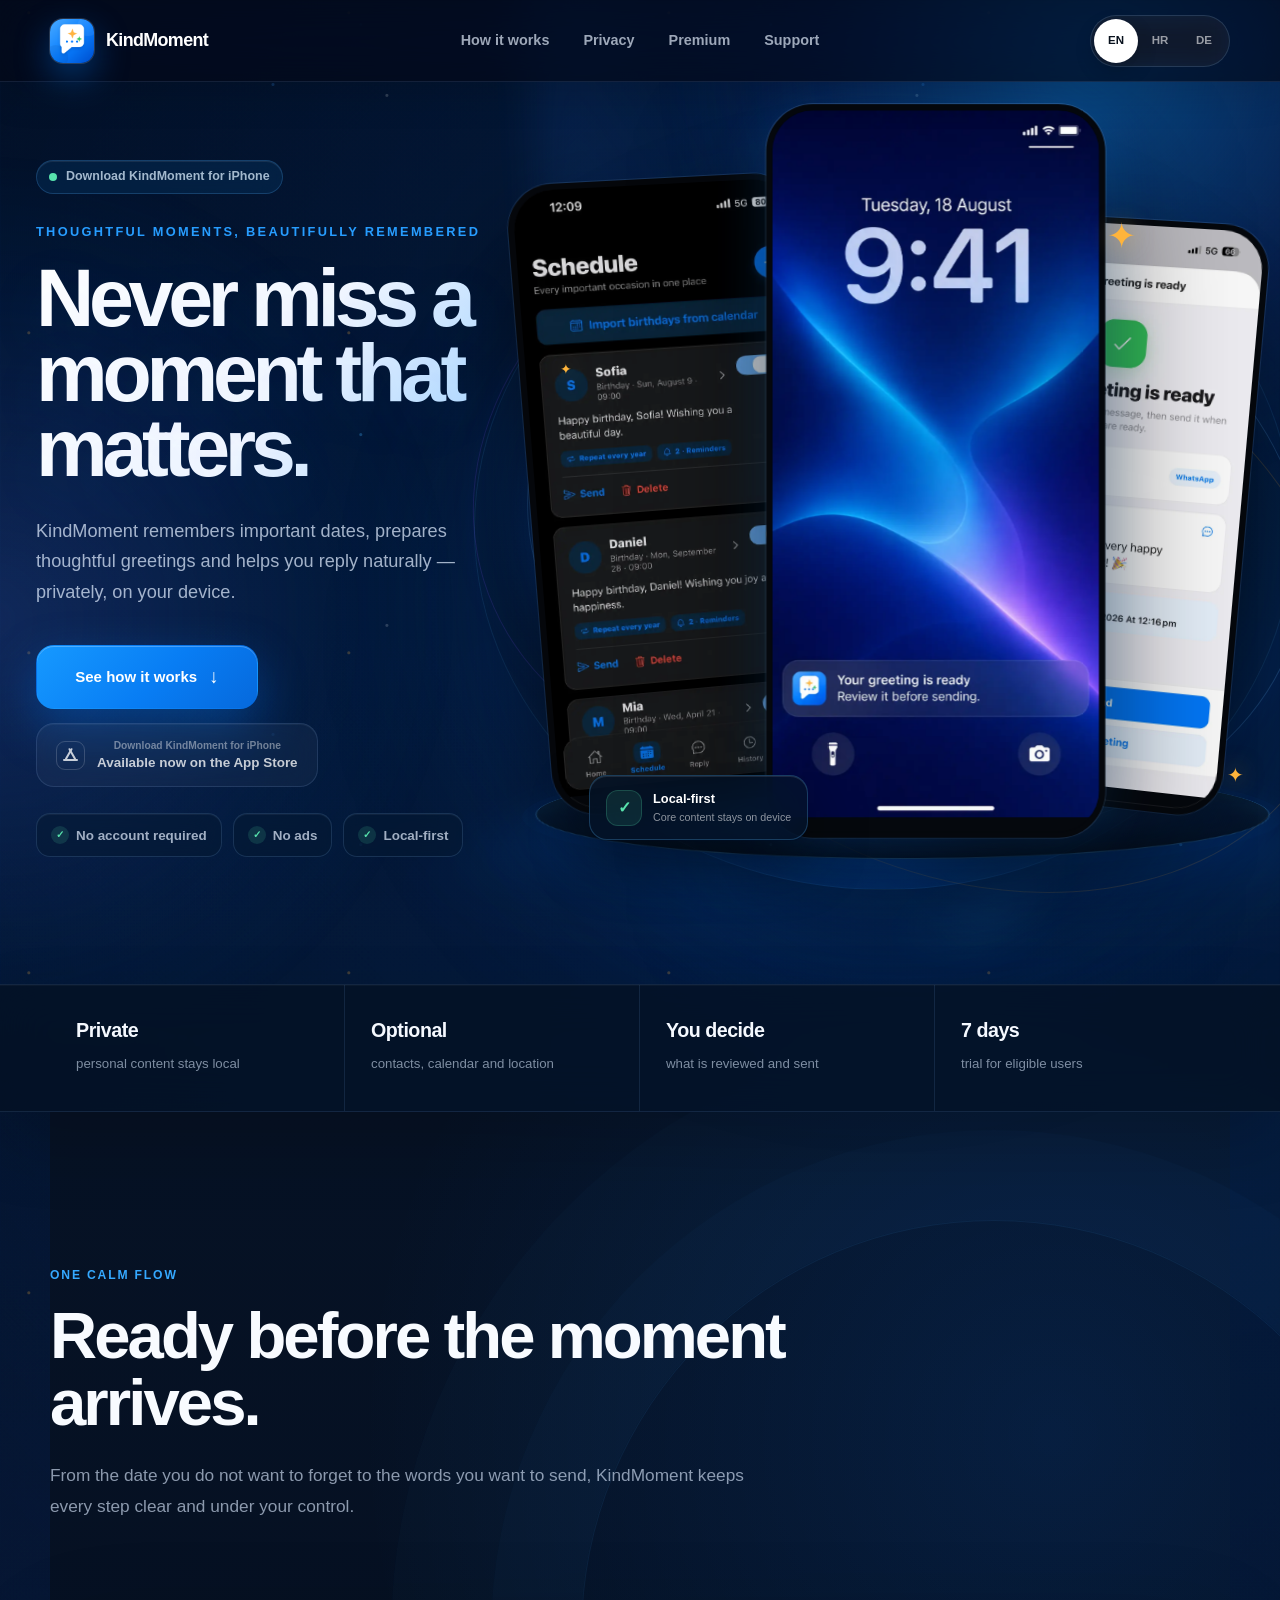
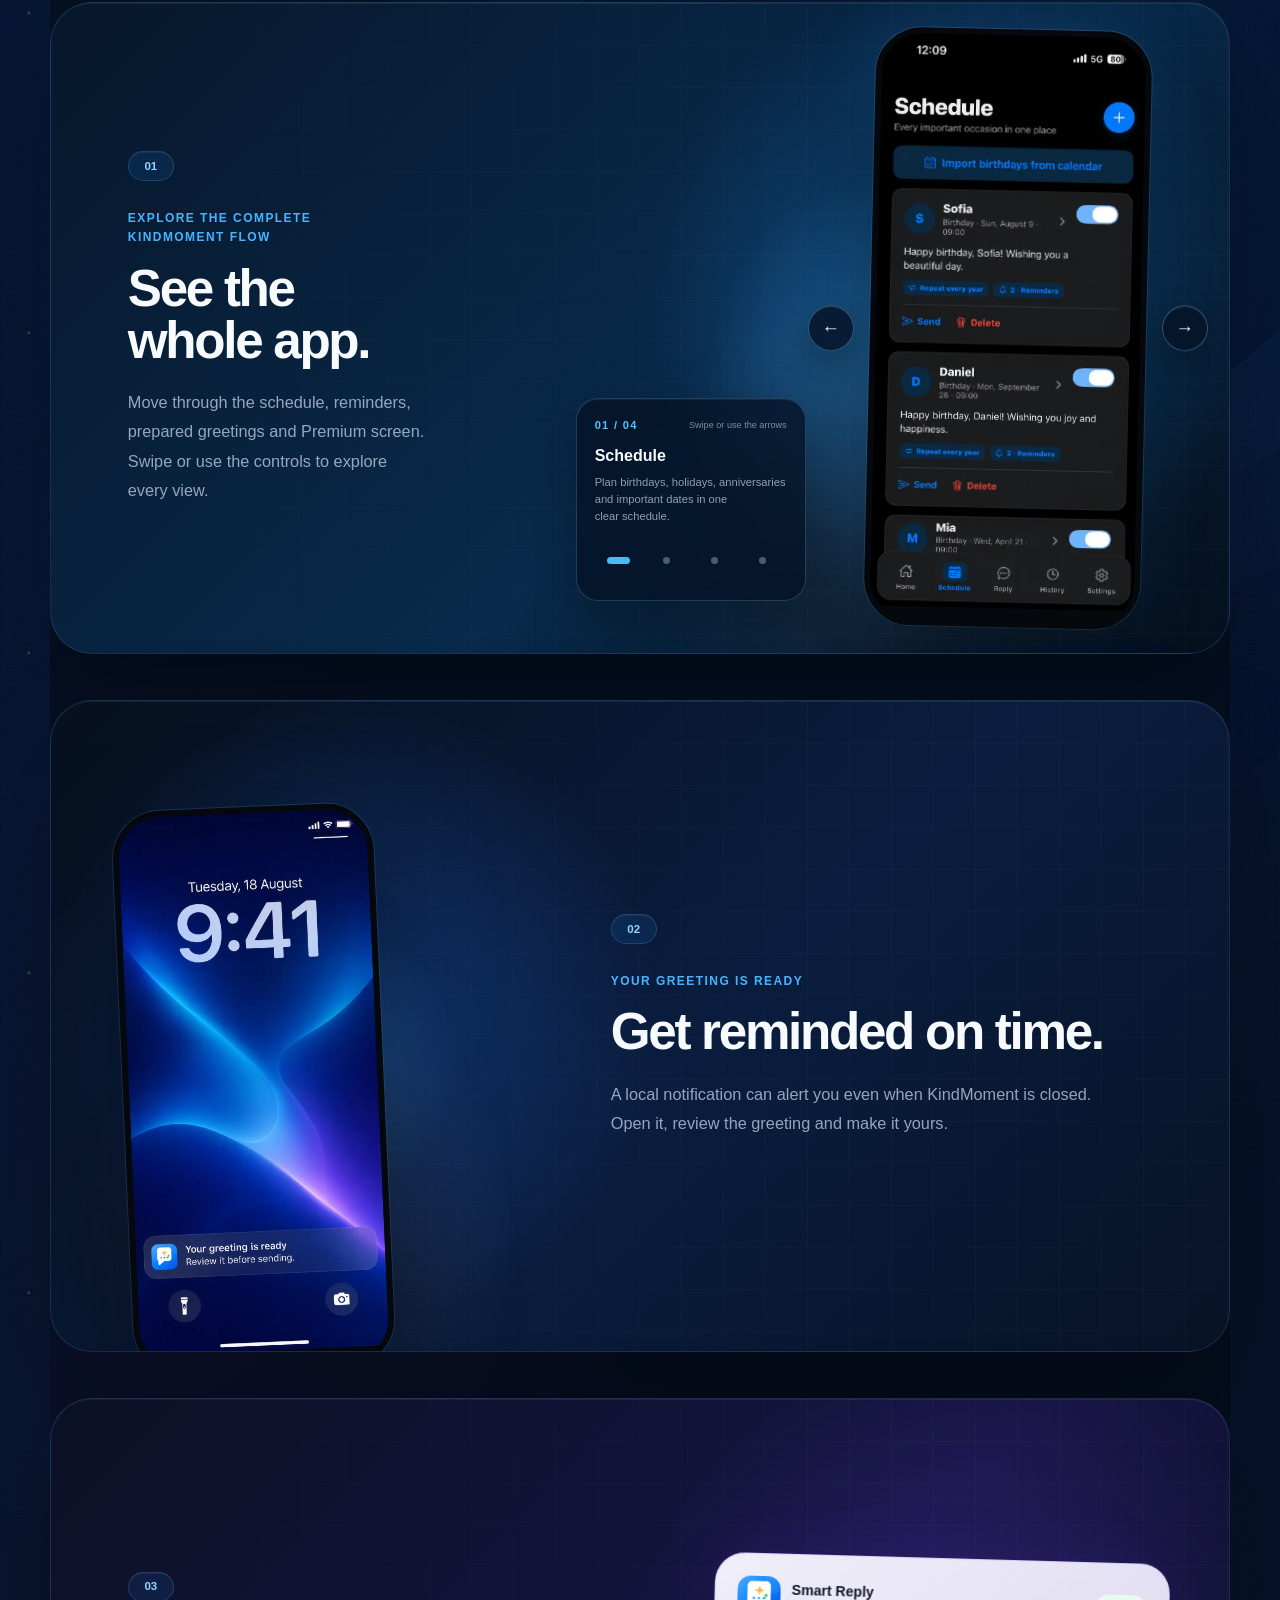
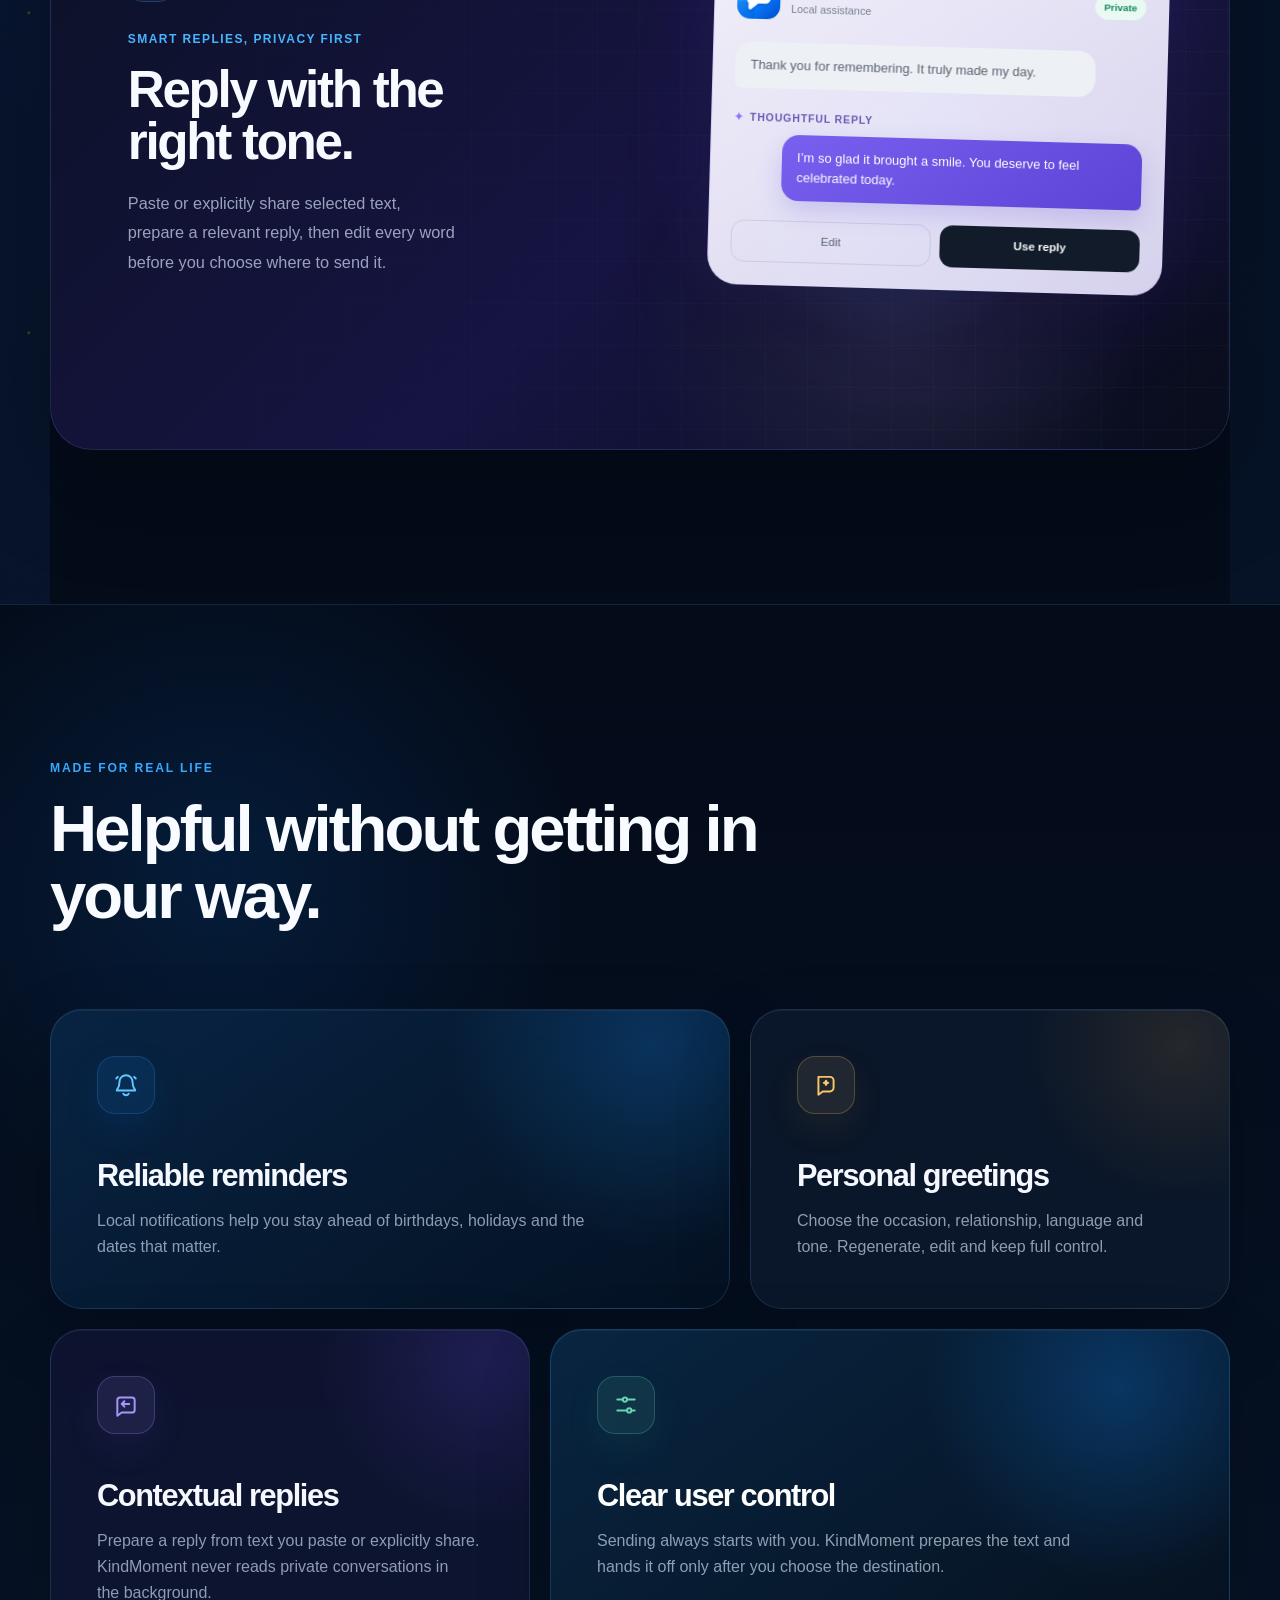
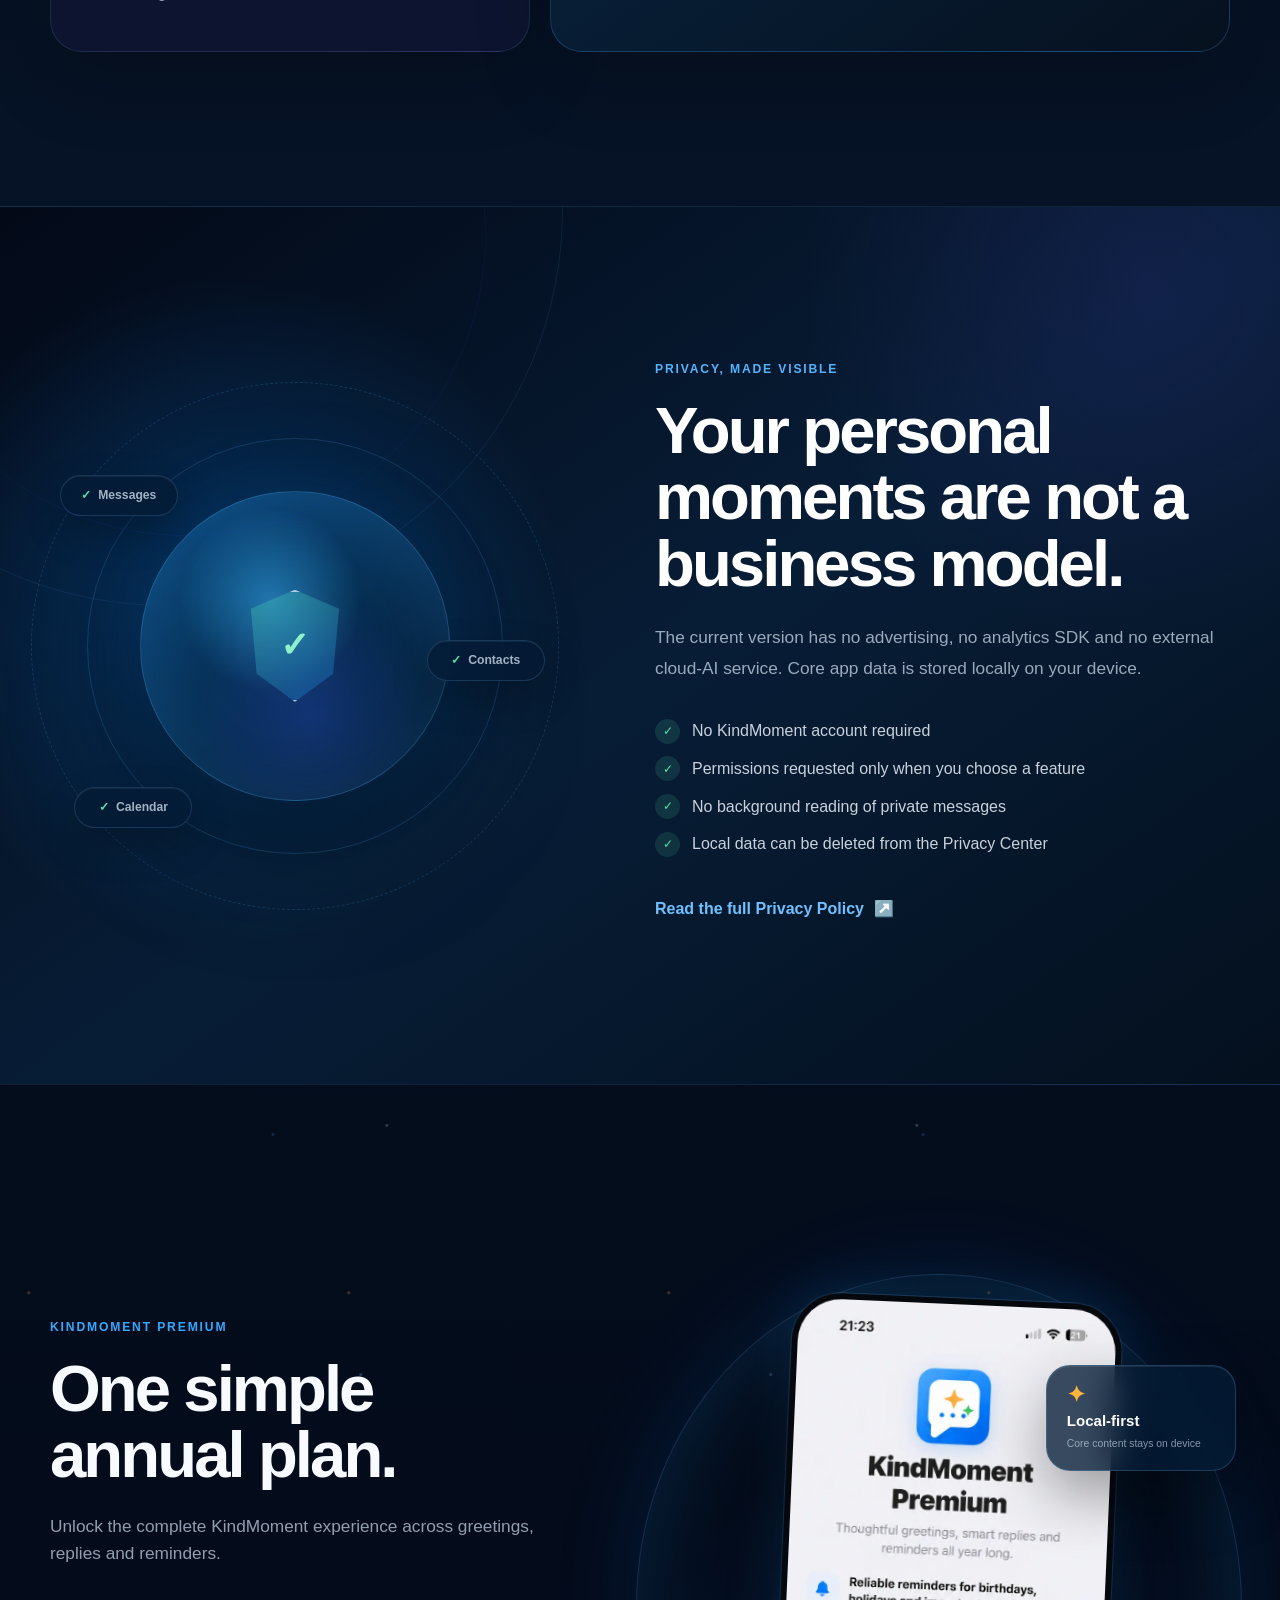
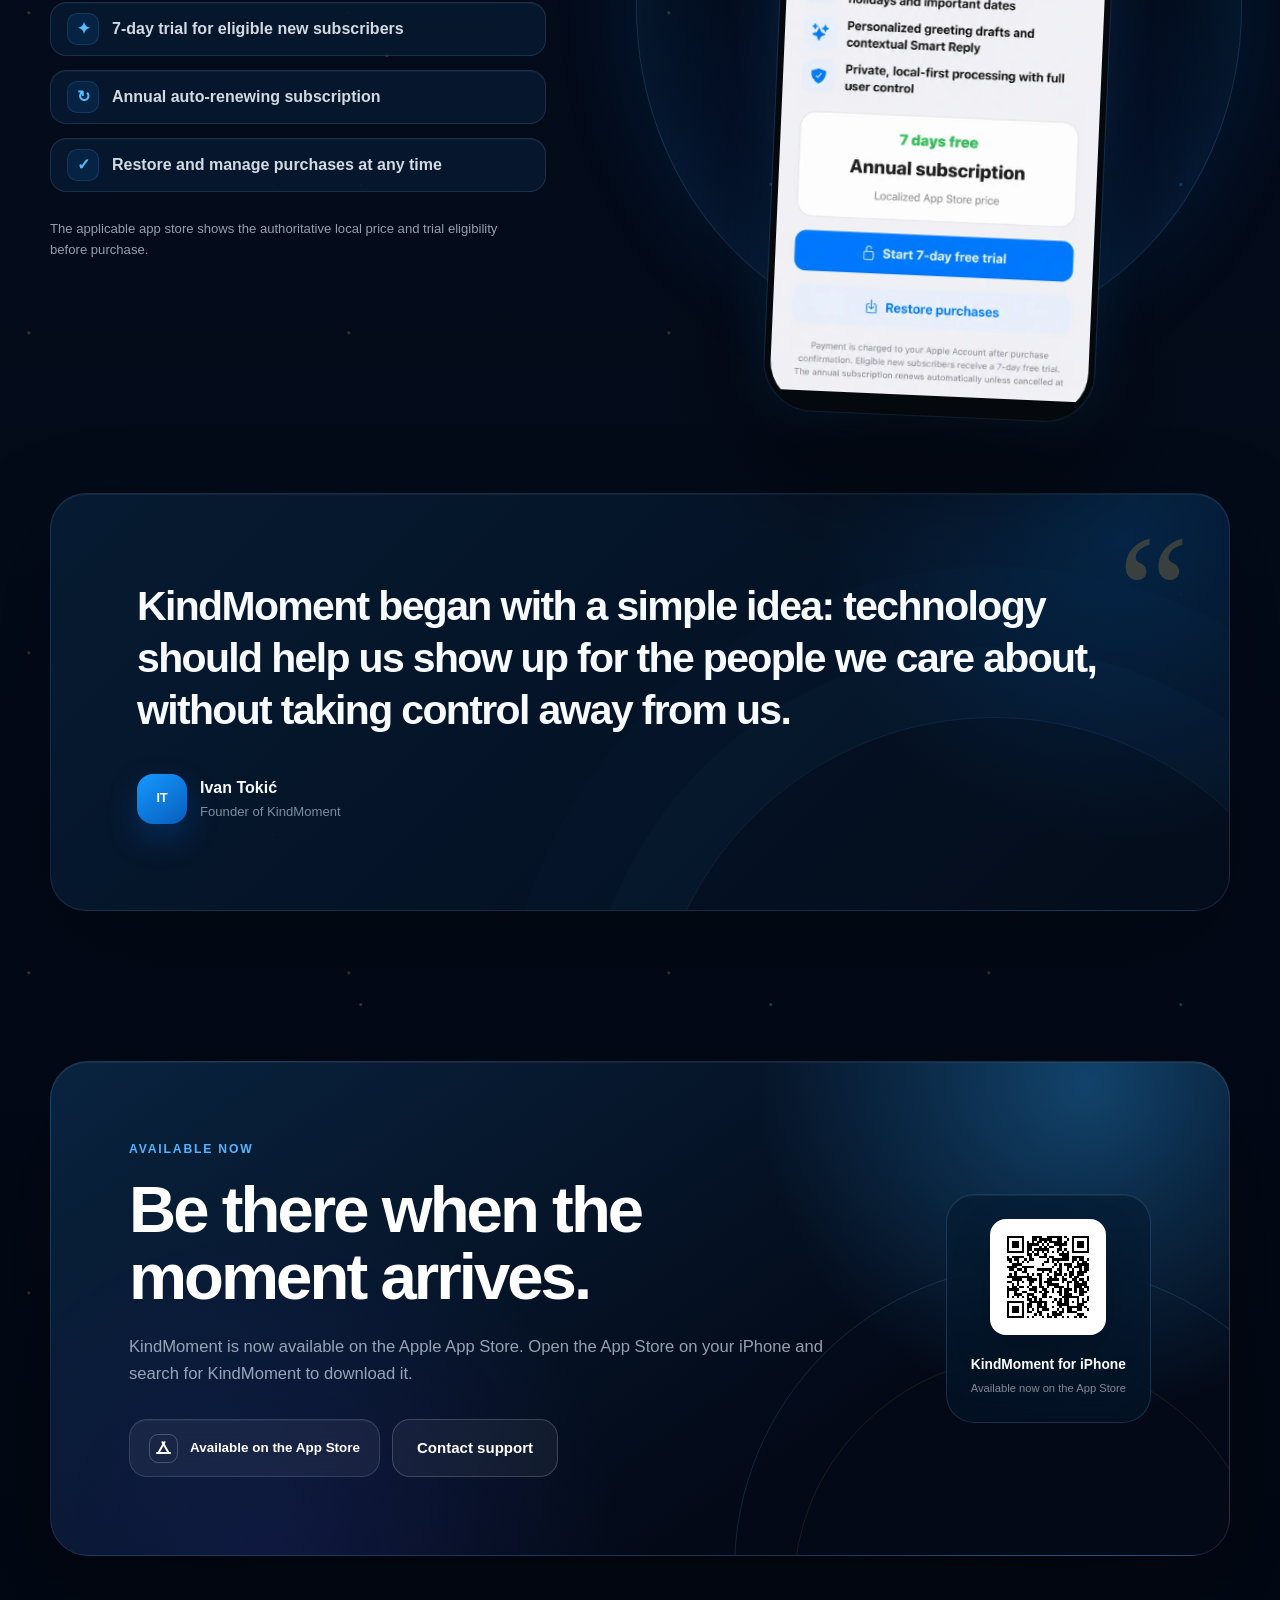
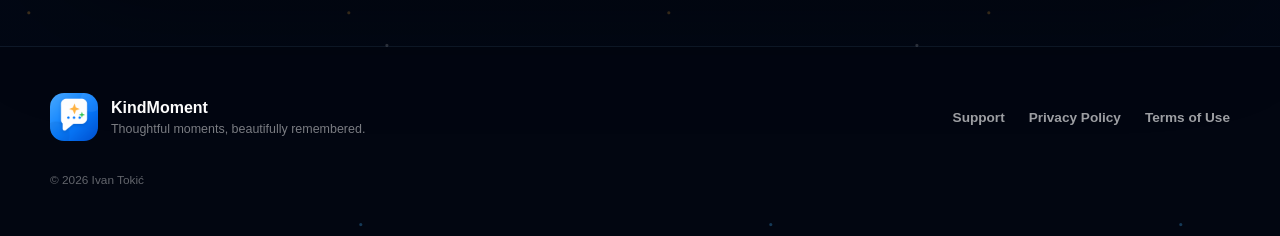
==== index.html @ 4fa4dc0c "Load section anchor scroll fix" ====
<!DOCTYPE html><html lang="en"><head><meta name="referrer" content="strict-origin-when-cross-origin"/><meta http-equiv="Content-Security-Policy" content="default-src 'self'; script-src 'self' 'unsafe-inline'; style-src 'self' 'unsafe-inline'; img-src 'self' data:; font-src 'self' data:; connect-src 'self'; object-src 'none'; base-uri 'self'; form-action 'self'; upgrade-insecure-requests"/><meta charSet="utf-8"/><meta name="viewport" content="width=device-width, initial-scale=1"/><link rel="preload" href="/assets/kindmoment-notification-real.webp" as="image" fetchPriority="high"/><link rel="preload" href="/assets/kindmoment-icon.png" as="image"/><link rel="preload" href="/assets/kindmoment-schedule-real.webp" as="image" fetchPriority="auto"/><link rel="preload" href="/assets/kindmoment-greeting-ready-real.webp" as="image" fetchPriority="auto"/><link rel="preload" href="/assets/kindmoment-app-store-qr.svg" as="image"/><link rel="stylesheet" href="/assets/index-BIJ7lr4t-scroll-unlock-v2.css" data-rsc-css-href="/assets/index-BIJ7lr4t-scroll-unlock-v2.css" data-precedence="vite-rsc/importer-resources"/><link rel="modulepreload" href="/assets/layout-segment-context-CgVqbtiN.js" crossorigin=""/><link rel="modulepreload" href="/assets/rolldown-runtime-QTnfLwEv.js" crossorigin=""/><link rel="modulepreload" href="/assets/framework-B5gSXtEp.js" crossorigin=""/><link rel="modulepreload" href="/assets/index-Khk-bTNC-mobile-scroll-fix-v2.js" crossorigin=""/><link rel="modulepreload" href="/assets/app-tour-carousel-mobile-scroll-fix-v2.js" crossorigin=""/><title>KindMoment — Never miss a moment that matters</title><meta name="description" content="Remember important dates, prepare thoughtful greetings and create contextual replies with privacy-first assistance on your device."/><meta name="application-name" content="KindMoment"/><meta name="creator" content="Ivan Tokić"/><meta name="publisher" content="Ivan Tokić"/><meta name="category" content="productivity"/><meta name="robots" content="index, follow"/><meta property="og:title" content="KindMoment — Never miss a moment that matters"/><meta property="og:description" content="Thoughtful greetings, reliable reminders and privacy-first replies."/><meta property="og:url" content="https://kindmoment.app/"/><meta property="og:type" content="website"/><meta property="og:site_name" content="KindMoment"/><meta property="og:image" content="https://kindmoment.app/assets/kindmoment-social.jpg"/><meta property="og:image:width" content="1200"/><meta property="og:image:height" content="630"/><meta property="og:image:type" content="image/jpeg"/><meta property="og:image:alt" content="KindMoment — thoughtful reminders, greetings and replies"/><meta name="twitter:card" content="summary_large_image"/><meta name="twitter:title" content="KindMoment — Never miss a moment that matters"/><meta name="twitter:description" content="Thoughtful greetings, reliable reminders and privacy-first replies."/><meta name="twitter:image" content="https://kindmoment.app/assets/kindmoment-social.jpg"/><link rel="shortcut icon" href="https://kindmoment.app/assets/kindmoment-icon-32.png"/><link rel="icon" href="https://kindmoment.app/assets/kindmoment-icon-32.png" sizes="32x32" type="image/png"/><link rel="icon" href="https://kindmoment.app/assets/kindmoment-icon-192.png" sizes="192x192" type="image/png"/><link rel="icon" href="https://kindmoment.app/favicon.svg" type="image/svg+xml"/><link rel="apple-touch-icon" href="https://kindmoment.app/assets/kindmoment-apple-touch-icon.png" sizes="180x180" type="image/png"/><link rel="manifest" href="https://kindmoment.app/manifest.webmanifest"/><link rel="canonical" href="https://kindmoment.app/"/><link rel="alternate" hrefLang="en" href="https://kindmoment.app/"/><link rel="alternate" hrefLang="hr" href="https://kindmoment.app/hr"/><link rel="alternate" hrefLang="de" href="https://kindmoment.app/de"/><script>self.__VINEXT_RSC_PARAMS__={}</script><script>self.__VINEXT_RSC_NAV__={"pathname":"/","searchParams":[]}</script><link rel="modulepreload" href="/assets/index-Khk-bTNC-mobile-scroll-fix-v2.js" />
<link rel="preload" href="/assets/_vinext_fonts/geist-8ac0455e797f/geist-ff2310f5.woff2" as="font" type="font/woff2" crossorigin />
<link rel="preload" href="/assets/_vinext_fonts/geist-8ac0455e797f/geist-875ccdd4.woff2" as="font" type="font/woff2" crossorigin />
<link rel="preload" href="/assets/_vinext_fonts/geist-8ac0455e797f/geist-52306abf.woff2" as="font" type="font/woff2" crossorigin />
<link rel="preload" href="/assets/_vinext_fonts/geist-8ac0455e797f/geist-001175b1.woff2" as="font" type="font/woff2" crossorigin />
<link rel="preload" href="/assets/_vinext_fonts/geist-8ac0455e797f/geist-98bbbccb.woff2" as="font" type="font/woff2" crossorigin />
<link rel="preload" href="/assets/_vinext_fonts/geist-mono-00e989178794/geist-mono-f6b33328.woff2" as="font" type="font/woff2" crossorigin />
<link rel="preload" href="/assets/_vinext_fonts/geist-mono-00e989178794/geist-mono-44e03052.woff2" as="font" type="font/woff2" crossorigin />
<link rel="preload" href="/assets/_vinext_fonts/geist-mono-00e989178794/geist-mono-0638449e.woff2" as="font" type="font/woff2" crossorigin />
<link rel="preload" href="/assets/_vinext_fonts/geist-mono-00e989178794/geist-mono-971fb274.woff2" as="font" type="font/woff2" crossorigin />
<link rel="preload" href="/assets/_vinext_fonts/geist-mono-00e989178794/geist-mono-44745446.woff2" as="font" type="font/woff2" crossorigin />
<link rel="preload" href="/assets/_vinext_fonts/geist-mono-00e989178794/geist-mono-013b2f2f.woff2" as="font" type="font/woff2" crossorigin />
<style data-vinext-fonts>/* cyrillic-ext */
@font-face {
  font-family: 'Geist';
  font-style: normal;
  font-weight: 100 900;
  font-display: swap;
  src: url(/assets/_vinext_fonts/geist-8ac0455e797f/geist-ff2310f5.woff2) format('woff2');
  unicode-range: U+0460-052F, U+1C80-1C8A, U+20B4, U+2DE0-2DFF, U+A640-A69F, U+FE2E-FE2F;
}
/* cyrillic */
@font-face {
  font-family: 'Geist';
  font-style: normal;
  font-weight: 100 900;
  font-display: swap;
  src: url(/assets/_vinext_fonts/geist-8ac0455e797f/geist-875ccdd4.woff2) format('woff2');
  unicode-range: U+0301, U+0400-045F, U+0490-0491, U+04B0-04B1, U+2116;
}
/* vietnamese */
@font-face {
  font-family: 'Geist';
  font-style: normal;
  font-weight: 100 900;
  font-display: swap;
  src: url(/assets/_vinext_fonts/geist-8ac0455e797f/geist-52306abf.woff2) format('woff2');
  unicode-range: U+0102-0103, U+0110-0111, U+0128-0129, U+0168-0169, U+01A0-01A1, U+01AF-01B0, U+0300-0301, U+0303-0304, U+0308-0309, U+0323, U+0329, U+1EA0-1EF9, U+20AB;
}
/* latin-ext */
@font-face {
  font-family: 'Geist';
  font-style: normal;
  font-weight: 100 900;
  font-display: swap;
  src: url(/assets/_vinext_fonts/geist-8ac0455e797f/geist-001175b1.woff2) format('woff2');
  unicode-range: U+0100-02BA, U+02BD-02C5, U+02C7-02CC, U+02CE-02D7, U+02DD-02FF, U+0304, U+0308, U+0329, U+1D00-1DBF, U+1E00-1E9F, U+1EF2-1EFF, U+2020, U+20A0-20AB, U+20AD-20C0, U+2113, U+2C60-2C7F, U+A720-A7FF;
}
/* latin */
@font-face {
  font-family: 'Geist';
  font-style: normal;
  font-weight: 100 900;
  font-display: swap;
  src: url(/assets/_vinext_fonts/geist-8ac0455e797f/geist-98bbbccb.woff2) format('woff2');
  unicode-range: U+0000-00FF, U+0131, U+0152-0153, U+02BB-02BC, U+02C6, U+02DA, U+02DC, U+0304, U+0308, U+0329, U+2000-206F, U+20AC, U+2122, U+2191, U+2193, U+2212, U+2215, U+FEFF, U+FFFD;
}

.__font_geist_0tvmz3h { font-family: 'Geist', sans-serif; }

.__variable_geist_0tvmz3h { --font-geist-sans: 'Geist', sans-serif; }

/* cyrillic-ext */
@font-face {
  font-family: 'Geist Mono';
  font-style: normal;
  font-weight: 100 900;
  font-display: swap;
  src: url(/assets/_vinext_fonts/geist-mono-00e989178794/geist-mono-f6b33328.woff2) format('woff2');
  unicode-range: U+0460-052F, U+1C80-1C8A, U+20B4, U+2DE0-2DFF, U+A640-A69F, U+FE2E-FE2F;
}
/* cyrillic */
@font-face {
  font-family: 'Geist Mono';
  font-style: normal;
  font-weight: 100 900;
  font-display: swap;
  src: url(/assets/_vinext_fonts/geist-mono-00e989178794/geist-mono-44e03052.woff2) format('woff2');
  unicode-range: U+0301, U+0400-045F, U+0490-0491, U+04B0-04B1, U+2116;
}
/* symbols2 */
@font-face {
  font-family: 'Geist Mono';
  font-style: normal;
  font-weight: 100 900;
  font-display: swap;
  src: url(/assets/_vinext_fonts/geist-mono-00e989178794/geist-mono-0638449e.woff2) format('woff2');
  unicode-range: U+2000-2001, U+2004-2008, U+200A, U+23B8-23BD, U+2500-259F;
}
/* vietnamese */
@font-face {
  font-family: 'Geist Mono';
  font-style: normal;
  font-weight: 100 900;
  font-display: swap;
  src: url(/assets/_vinext_fonts/geist-mono-00e989178794/geist-mono-971fb274.woff2) format('woff2');
  unicode-range: U+0102-0103, U+0110-0111, U+0128-0129, U+0168-0169, U+01A0-01A1, U+01AF-01B0, U+0300-0301, U+0303-0304, U+0308-0309, U+0323, U+0329, U+1EA0-1EF9, U+20AB;
}
/* latin-ext */
@font-face {
  font-family: 'Geist Mono';
  font-style: normal;
  font-weight: 100 900;
  font-display: swap;
  src: url(/assets/_vinext_fonts/geist-mono-00e989178794/geist-mono-44745446.woff2) format('woff2');
  unicode-range: U+0100-02BA, U+02BD-02C5, U+02C7-02CC, U+02CE-02D7, U+02DD-02FF, U+0304, U+0308, U+0329, U+1D00-1DBF, U+1E00-1E9F, U+1EF2-1EFF, U+2020, U+20A0-20AB, U+20AD-20C0, U+2113, U+2C60-2C7F, U+A720-A7FF;
}
/* latin */
@font-face {
  font-family: 'Geist Mono';
  font-style: normal;
  font-weight: 100 900;
  font-display: swap;
  src: url(/assets/_vinext_fonts/geist-mono-00e989178794/geist-mono-013b2f2f.woff2) format('woff2');
  unicode-range: U+0000-00FF, U+0131, U+0152-0153, U+02BB-02BC, U+02C6, U+02DA, U+02DC, U+0304, U+0308, U+0329, U+2000-206F, U+20AC, U+2122, U+2191, U+2193, U+2212, U+2215, U+FEFF, U+FFFD;
}

.__font_geist_mono_1diim1n { font-family: 'Geist Mono', sans-serif; }

.__variable_geist_mono_1diim1n { --font-geist-mono: 'Geist Mono', sans-serif; }
</style>
<script src="/assets/section-anchor-scroll-fix-v3.js" defer></script></head><body class="__variable_geist_0tvmz3h __variable_geist_mono_1diim1n antialiased"><script type="application/ld+json">{"@context":"https://schema.org","@type":"WebSite","name":"KindMoment","url":"https://kindmoment.app/","description":"Thoughtful greetings, reliable reminders and privacy-first replies.","publisher":{"@type":"Person","name":"Ivan Tokić"}}</script><div class="site-shell" lang="en"><a class="skip-link" href="#main-content">Skip to main content</a><div class="aurora aurora-one" aria-hidden="true"></div><div class="aurora aurora-two" aria-hidden="true"></div><header class="topbar"><a class="brand" href="/" aria-label="KindMoment"><img src="/assets/kindmoment-icon.png" width="512" height="512" alt="" decoding="async"/><span>KindMoment</span></a><nav class="main-nav" aria-label="Primary navigation"><a href="#experience">How it works</a><a href="#privacy">Privacy</a><a href="#premium">Premium</a><a href="/support/">Support</a></nav><div class="language-switcher" aria-label="Language"><a href="/" aria-current="page">EN</a><a href="/hr">HR</a><a href="/de">DE</a></div></header><main id="main-content" tabindex="-1"><section class="hero section-width"><div class="hero-copy"><div class="launch-pill"><span class="pulse-dot" aria-hidden="true"></span>Download KindMoment for iPhone</div><p class="eyebrow">Thoughtful moments, beautifully remembered</p><h1>Never miss a moment that matters.</h1><p class="hero-lead">KindMoment remembers important dates, prepares thoughtful greetings and helps you reply naturally — privately, on your device.</p><div class="hero-actions"><a class="button button-primary" href="#experience">See how it works<span aria-hidden="true">↓</span></a><button class="button button-store button-disabled" type="button" disabled=""><span class="store-mark" aria-hidden="true"><span></span><span></span><span></span></span><span><small>Download KindMoment for iPhone</small><strong>Available now on the App Store</strong></span></button></div><ul class="hero-trust" aria-label="KindMoment highlights"><li><span aria-hidden="true">✓</span>No account required</li><li><span aria-hidden="true">✓</span>No ads</li><li><span aria-hidden="true">✓</span>Local-first</li></ul></div><div class="hero-stage" role="group" aria-label="KindMoment app preview"><div class="stage-aura" aria-hidden="true"></div><div class="orbit orbit-one" aria-hidden="true"></div><div class="orbit orbit-two" aria-hidden="true"></div><div class="orbit orbit-three" aria-hidden="true"></div><div class="spark spark-one" aria-hidden="true">✦</div><div class="spark spark-two" aria-hidden="true">✦</div><div class="spark spark-three" aria-hidden="true">✦</div><div class="stage-platform" aria-hidden="true"></div><figure class="phone phone-schedule"><img class="real-app-screen" src="/assets/kindmoment-schedule-real.webp" width="851" height="1848" alt="KindMoment app screen tour" loading="eager" fetchPriority="auto" decoding="async"/></figure><figure class="phone phone-greeting-ready"><img class="real-app-screen" src="/assets/kindmoment-greeting-ready-real.webp" width="946" height="2048" alt="Your greeting is ready. Review and personalize it before sending." loading="eager" fetchPriority="auto" decoding="async"/></figure><figure class="phone phone-notification"><img class="real-app-screen" src="/assets/kindmoment-notification-real.webp" width="853" height="1844" alt="KindMoment reminder on an iPhone lock screen" loading="eager" fetchPriority="high" decoding="async"/></figure><div class="privacy-chip"><span class="privacy-chip-icon" aria-hidden="true">✓</span><div><strong>Local-first</strong><span>Core content stays on device</span></div></div></div></section><section class="proof-strip" aria-label="KindMoment highlights"><div class="proof-grid section-width"><article><strong>Private</strong><span>personal content stays local</span></article><article><strong>Optional</strong><span>contacts, calendar and location</span></article><article><strong>You decide</strong><span>what is reviewed and sent</span></article><article><strong>7 days</strong><span>trial for eligible users</span></article></div></section><section class="story section-width page-section" id="experience"><div class="section-heading"><p class="eyebrow">One calm flow</p><h2>Ready before the moment arrives.</h2><p>From the date you do not want to forget to the words you want to send, KindMoment keeps every step clear and under your control.</p></div><div class="story-stack"><article class="story-card story-card-1"><div class="story-content"><span class="story-number">01</span><p class="story-kicker">Explore the complete KindMoment flow</p><h3>See the whole app.</h3><p class="story-body">Move through the schedule, reminders, prepared greetings and Premium screen. Swipe or use the controls to explore every view.</p></div><div class="story-visual"><div class="story-glow" aria-hidden="true"></div><div class="app-tour" role="region" aria-roledescription="carousel" aria-label="Explore KindMoment app screens" tabindex="0"><div class="app-tour-phone-wrap"><div class="app-tour-phone"><div class="app-tour-track" style="transform:translateX(-0%)"><figure class="app-tour-slide" aria-hidden="false"><img src="/assets/kindmoment-schedule-real.webp" width="851" height="1848" alt="KindMoment app screen tour" loading="eager" decoding="async" draggable="false"/></figure><figure class="app-tour-slide" aria-hidden="true"><img src="/assets/kindmoment-notification-real.webp" width="853" height="1844" alt="" loading="lazy" decoding="async" draggable="false"/></figure><figure class="app-tour-slide" aria-hidden="true"><img src="/assets/kindmoment-greeting-ready-real.webp" width="946" height="2048" alt="" loading="lazy" decoding="async" draggable="false"/></figure><figure class="app-tour-slide" aria-hidden="true"><img src="/assets/kindmoment-premium-real.webp" width="720" height="1567" alt="" loading="lazy" decoding="async" draggable="false"/></figure></div></div><button class="app-tour-arrow app-tour-arrow-previous" type="button" aria-label="Previous app screen"><span aria-hidden="true">←</span></button><button class="app-tour-arrow app-tour-arrow-next" type="button" aria-label="Next app screen"><span aria-hidden="true">→</span></button></div><div class="app-tour-meta"><div class="app-tour-status" role="status" aria-atomic="true"><div class="app-tour-meta-topline"><span>01<!-- --> /<!-- --> <!-- -->04</span><small>Swipe or use the arrows</small></div><strong>Schedule</strong><p>Plan birthdays, holidays, anniversaries and important dates in one clear schedule.</p></div><div class="app-tour-dots" role="group" aria-label="Explore KindMoment app screens"><button type="button" aria-label="Show: Schedule" aria-current="true"><span aria-hidden="true"></span></button><button type="button" aria-label="Show: Get reminded on time."><span aria-hidden="true"></span></button><button type="button" aria-label="Show: Your greeting is ready"><span aria-hidden="true"></span></button><button type="button" aria-label="Show: KindMoment Premium"><span aria-hidden="true"></span></button></div></div></div></div></article><article class="story-card story-card-2"><div class="story-content"><span class="story-number">02</span><p class="story-kicker">Your greeting is ready</p><h3>Get reminded on time.</h3><p class="story-body">A local notification can alert you even when KindMoment is closed. Open it, review the greeting and make it yours.</p></div><div class="story-visual"><div class="story-glow" aria-hidden="true"></div><figure class="story-phone story-phone-notification"><img class="real-app-screen" src="/assets/kindmoment-notification-real.webp" width="853" height="1844" alt="KindMoment reminder on an iPhone lock screen" loading="lazy" fetchPriority="auto" decoding="async"/></figure></div></article><article class="story-card story-card-3"><div class="story-content"><span class="story-number">03</span><p class="story-kicker">Smart replies, privacy first</p><h3>Reply with the right tone.</h3><p class="story-body">Paste or explicitly share selected text, prepare a relevant reply, then edit every word before you choose where to send it.</p></div><div class="story-visual"><div class="story-glow" aria-hidden="true"></div><div class="reply-demo" role="group" aria-label="KindMoment contextual reply preview"><div class="reply-demo-bar"><img src="/assets/kindmoment-icon.png" width="512" height="512" alt="" decoding="async"/><div><strong>Smart Reply</strong><span>Local assistance</span></div><span class="reply-private">Private</span></div><div class="message-bubble message-in">Thank you for remembering. It truly made my day.</div><div class="reply-label"><span aria-hidden="true">✦</span> <!-- -->Thoughtful reply</div><div class="message-bubble message-out">I’m so glad it brought a smile. You deserve to feel celebrated today.</div><div class="reply-actions"><span>Edit</span><strong>Use reply</strong></div></div></div></article></div></section><section class="features page-section"><div class="section-width"><div class="section-heading"><p class="eyebrow">Made for real life</p><h2>Helpful without getting in your way.</h2></div><div class="feature-grid"><article class="feature-card "><span class="feature-icon" aria-hidden="true"><svg viewBox="0 0 24 24" fill="none" stroke="currentColor" stroke-width="1.8" stroke-linecap="round" stroke-linejoin="round" vector-effect="non-scaling-stroke" focusable="false" aria-hidden="true"><path d="M18 9a6 6 0 0 0-12 0c0 6-2.5 6.8-2.5 8h17c0-1.2-2.5-2-2.5-8Z"></path><path d="M9.5 20a2.8 2.8 0 0 0 5 0"></path><path d="m4.5 4.5-1.5 1.5M19.5 4.5 21 6"></path></svg></span><h3>Reliable reminders</h3><p>Local notifications help you stay ahead of birthdays, holidays and the dates that matter.</p></article><article class="feature-card "><span class="feature-icon" aria-hidden="true"><svg viewBox="0 0 24 24" fill="none" stroke="currentColor" stroke-width="1.8" stroke-linecap="round" stroke-linejoin="round" vector-effect="non-scaling-stroke" focusable="false" aria-hidden="true"><path d="M5 4.5h10.5A3.5 3.5 0 0 1 19 8v6.5a3.5 3.5 0 0 1-3.5 3.5H9l-4 3V4.5Z"></path><path d="m12 8 .55 1.45L14 10l-1.45.55L12 12l-.55-1.45L10 10l1.45-.55L12 8Z"></path></svg></span><h3>Personal greetings</h3><p>Choose the occasion, relationship, language and tone. Regenerate, edit and keep full control.</p></article><article class="feature-card "><span class="feature-icon" aria-hidden="true"><svg viewBox="0 0 24 24" fill="none" stroke="currentColor" stroke-width="1.8" stroke-linecap="round" stroke-linejoin="round" vector-effect="non-scaling-stroke" focusable="false" aria-hidden="true"><path d="M20 16.5a2.5 2.5 0 0 1-2.5 2.5H8l-4 3V7.5A2.5 2.5 0 0 1 6.5 5h11A2.5 2.5 0 0 1 20 7.5Z"></path><path d="M15 11H8m2.5-2.5L8 11l2.5 2.5"></path></svg></span><h3>Contextual replies</h3><p>Prepare a reply from text you paste or explicitly share. KindMoment never reads private conversations in the background.</p></article><article class="feature-card feature-dark"><span class="feature-icon" aria-hidden="true"><svg viewBox="0 0 24 24" fill="none" stroke="currentColor" stroke-width="1.8" stroke-linecap="round" stroke-linejoin="round" vector-effect="non-scaling-stroke" focusable="false" aria-hidden="true"><path d="M4 7h5m4 0h7M4 17h9m4 0h3"></path><circle cx="11" cy="7" r="2"></circle><circle cx="15" cy="17" r="2"></circle></svg></span><h3>Clear user control</h3><p>Sending always starts with you. KindMoment prepares the text and hands it off only after you choose the destination.</p></article></div></div></section><section class="privacy-section page-section" id="privacy"><div class="section-width privacy-layout"><div class="privacy-visual" aria-hidden="true"><div class="shield-orb"><div class="shield">✓</div><span class="shield-ring shield-ring-one"></span><span class="shield-ring shield-ring-two"></span></div><span class="data-pill data-pill-one">Messages</span><span class="data-pill data-pill-two">Contacts</span><span class="data-pill data-pill-three">Calendar</span></div><div class="privacy-copy"><p class="eyebrow eyebrow-light">Privacy, made visible</p><h2>Your personal moments are not a business model.</h2><p class="privacy-lead">The current version has no advertising, no analytics SDK and no external cloud-AI service. Core app data is stored locally on your device.</p><ul><li><span aria-hidden="true">✓</span>No KindMoment account required</li><li><span aria-hidden="true">✓</span>Permissions requested only when you choose a feature</li><li><span aria-hidden="true">✓</span>No background reading of private messages</li><li><span aria-hidden="true">✓</span>Local data can be deleted from the Privacy Center</li></ul><a class="text-link light-link" href="/privacy.html">Read the full Privacy Policy<!-- --> <span aria-hidden="true">↗</span></a></div></div></section><section class="premium-section section-width page-section" id="premium"><div class="premium-copy"><p class="eyebrow">KindMoment Premium</p><h2>One simple annual plan.</h2><p>Unlock the complete KindMoment experience across greetings, replies and reminders.</p><ul class="premium-list"><li><span aria-hidden="true">✦</span>7-day trial for eligible new subscribers</li><li><span aria-hidden="true">↻</span>Annual auto-renewing subscription</li><li><span aria-hidden="true">✓</span>Restore and manage purchases at any time</li></ul><p class="premium-note">The applicable app store shows the authoritative local price and trial eligibility before purchase.</p></div><div class="premium-visual"><div class="premium-halo" aria-hidden="true"></div><figure class="premium-phone"><img class="real-app-screen" src="/assets/kindmoment-premium-real.webp" width="720" height="1567" alt="KindMoment Premium" loading="lazy" fetchPriority="auto" decoding="async"/></figure><div class="premium-badge" aria-hidden="true"><span>✦</span><strong>Local-first</strong><small>Core content stays on device</small></div></div></section><section class="founder-section section-width"><h2 class="sr-only">Founder of KindMoment</h2><div class="founder-mark" aria-hidden="true">“</div><blockquote>KindMoment began with a simple idea: technology should help us show up for the people we care about, without taking control away from us.</blockquote><div class="founder-person"><div class="founder-monogram" aria-hidden="true">IT</div><div><strong>Ivan Tokić</strong><span>Founder of KindMoment</span></div></div></section><section class="launch-section section-width" id="help"><div class="launch-copy"><p class="eyebrow eyebrow-light">Available now</p><h2>Be there when the moment arrives.</h2><p>KindMoment is now available on the Apple App Store. Open the App Store on your iPhone and search for KindMoment to download it.</p><div class="launch-actions"><a class="button button-store" href="https://apps.apple.com/app/kindmoment/id6790472602" target="_blank" rel="noreferrer"><span class="store-mark" aria-hidden="true"><span></span><span></span><span></span></span><strong>Available on the App Store</strong></a><a class="button button-outline-light" href="mailto:tokicx@gmail.com?subject=KindMoment%20Support">Contact support</a></div></div><a class="qr-placeholder" href="https://apps.apple.com/app/kindmoment/id6790472602" target="_blank" rel="noreferrer" aria-label="Available now on the App Store"><img class="app-store-qr" src="/assets/kindmoment-app-store-qr.svg" alt="" width="512" height="512"/><strong>KindMoment for iPhone</strong><span>Available now on the App Store</span></a></section></main><footer class="footer"><div class="section-width footer-layout"><div class="footer-brand"><img src="/assets/kindmoment-icon.png" width="512" height="512" alt="" loading="lazy" decoding="async"/><div><strong>KindMoment</strong><span>Thoughtful moments, beautifully remembered.</span></div></div><div class="footer-links"><a href="/support/">Support</a><a href="/privacy.html">Privacy Policy</a><a href="/terms.html">Terms of Use</a></div><p>© 2026 Ivan Tokić</p></div></footer></div><script id="_R_">import("/assets/index-Khk-bTNC-mobile-scroll-fix-v2.js")</script></body></html><script>self.__VINEXT_RSC_CHUNKS__=self.__VINEXT_RSC_CHUNKS__||[];self.__VINEXT_RSC_CHUNKS__.push("3:I[\"15c18cfaeeff\",[],\"LayoutSegmentProvider\",1]\n4:I[\"8c0f216c4604\",[],\"Slot\",1]\n5:I[\"593f344dc510\",[],\"NotFoundBoundary\",1]\n:HL[\"/assets/index-BIJ7lr4t-scroll-unlock-v2.css\",\"style\"]\n:HL[\"/assets/kindmoment-icon.png\",\"image\"]\n")</script><script>self.__VINEXT_RSC_CHUNKS__=self.__VINEXT_RSC_CHUNKS__||[];self.__VINEXT_RSC_CHUNKS__.push("0:{\"__route\":\"route:/\",\"__interceptionContext\":null,\"__layoutIds\":[\"layout:/\"],\"__rootLayout\":\"/\",\"page:/\":\"$L1\",\"layout:/\":[[[[\"$\",\"link\",\"css:/assets/index-BIJ7lr4t-scroll-unlock-v2.css\",{\"rel\":\"stylesheet\",\"precedence\":\"vite-rsc/importer-resources\",\"href\":\"/assets/index-BIJ7lr4t-scroll-unlock-v2.css\",\"data-rsc-css-href\":\"/assets/index-BIJ7lr4t-scroll-unlock-v2.css\"}],\"$undefined\"],\"$L2\"],null],\"route:/\":[[[\"$\",\"meta\",null,{\"charSet\":\"utf-8\"}],[[\"$\",\"title\",\"0\",{\"children\":\"KindMoment — Never miss a moment that matters\"}],[\"$\",\"meta\",\"1\",{\"name\":\"description\",\"content\":\"Remember important dates, prepare thoughtful greetings and create contextual replies with privacy-first assistance on your device.\"}],[\"$\",\"meta\",\"2\",{\"name\":\"application-name\",\"content\":\"KindMoment\"}],[\"$\",\"meta\",\"3\",{\"name\":\"creator\",\"content\":\"Ivan Tokić\"}],[\"$\",\"meta\",\"4\",{\"name\":\"publisher\",\"content\":\"Ivan Tokić\"}],[\"$\",\"meta\",\"5\",{\"name\":\"category\",\"content\":\"productivity\"}],[\"$\",\"meta\",\"6\",{\"name\":\"robots\",\"content\":\"index, follow\"}],[\"$\",\"meta\",\"7\",{\"property\":\"og:title\",\"content\":\"KindMoment — Never miss a moment that matters\"}],[\"$\",\"meta\",\"8\",{\"property\":\"og:description\",\"content\":\"Thoughtful greetings, reliable reminders and privacy-first replies.\"}],[\"$\",\"meta\",\"9\",{\"property\":\"og:url\",\"content\":\"https://kindmoment.app/\"}],[\"$\",\"meta\",\"10\",{\"property\":\"og:type\",\"content\":\"website\"}],[\"$\",\"meta\",\"11\",{\"property\":\"og:image\",\"content\":\"https://kindmoment.app/assets/kindmoment-social.jpg\"}],[\"$\",\"meta\",\"12\",{\"property\":\"og:image:width\",\"content\":\"1200\"}],[\"$\",\"meta\",\"13\",{\"property\":\"og:image:height\",\"content\":\"630\"}],[\"$\",\"meta\",\"14\",{\"property\":\"og:image:type\",\"content\":\"image/jpeg\"}],[\"$\",\"meta\",\"15\",{\"property\":\"og:image:alt\",\"content\":\"KindMoment — thoughtful reminders, greetings and replies\"}],[\"$\",\"meta\",\"16\",{\"name\":\"twitter:card\",\"content\":\"summary_large_image\"}],[\"$\",\"meta\",\"17\",{\"name\":\"twitter:title\",\"content\":\"KindMoment — Never miss a moment that matters\"}],[\"$\",\"meta\",\"18\",{\"name\":\"twitter:description\",\"content\":\"Thoughtful greetings, reliable reminders and privacy-first replies.\"}],[\"$\",\"meta\",\"19\",{\"name\":\"twitter:image\",\"content\":\"https://kindmoment.app/assets/kindmoment-social.jpg\"}],[\"$\",\"link\",\"20\",{\"rel\":\"shortcut icon\",\"href\":\"https://kindmoment.app/assets/kindmoment-icon-32.png\"}],[\"$\",\"link\",\"21\",{\"rel\":\"icon\",\"href\":\"https://kindmoment.app/assets/kindmoment-icon-32.png\",\"sizes\":\"32x32\",\"type\":\"image/png\"}],[\"$\",\"link\",\"22\",{\"rel\":\"icon\",\"href\":\"https://kindmoment.app/assets/kindmoment-icon-192.png\",\"sizes\":\"192x192\",\"type\":\"image/png\"}],[\"$\",\"link\",\"23\",{\"rel\":\"icon\",\"href\":\"https://kindmoment.app/favicon.svg\",\"type\":\"image/svg+xml\"}],[\"$\",\"link\",\"24\",{\"rel\":\"apple-touch-icon\",\"href\":\"https://kindmoment.app/assets/kindmoment-apple-touch-icon.png\",\"sizes\":\"180x180\",\"type\":\"image/png\"}],[\"$\",\"link\",\"25\",{\"rel\":\"manifest\",\"href\":\"https://kindmoment.app/manifest.webmanifest\"}],[\"$\",\"link\",\"26\",{\"rel\":\"canonical\",\"href\":\"https://kindmoment.app/\"}],[\"$\",\"link\",\"27\",{\"rel\":\"alternate\",\"hrefLang\":\"en\",\"href\":\"https://kindmoment.app/\"}],[\"$\",\"link\",\"28\",{\"rel\":\"alternate\",\"hrefLang\":\"hr\",\"href\":\"https://kindmoment.app/hr\"}],[\"$\",\"link\",\"29\",{\"rel\":\"alternate\",\"hrefLang\":\"de\",\"href\":\"https://kindmoment.app/de\"}]],[[\"$\",\"meta\",\"0\",{\"name\":\"viewport\",\"content\":\"width=device-width, initial-scale=1\"}]]],[\"$\",\"$L3\",null,{\"segmentMap\":{\"children\":[]},\"children\":[\"$\",\"$L4\",null,{\"id\":\"layout:/\",\"parallelSlots\":\"$undefined\",\"children\":[\"$\",\"$L5\",null,{\"resetKey\":\"\",\"fallback\":[\"$\",\"div\",null,{\"className\":\"inner-page\",\"children\":[[\"$\",\"a\",null,{\"className\":\"skip-link\",\"href\":\"#inner-main\",\"children\":\"Skip to main content\"}],[\"$\",\"header\",null,{\"className\":\"inner-header\",\"children\":[[\"$\",\"a\",null,{\"className\":\"brand\",\"href\":\"/\",\"aria-label\":\"KindMoment\",\"children\":[[\"$\",\"img\",null,{\"src\":\"/assets/kindmoment-icon.png\",\"width\":512,\"height\":512,\"alt\":\"\",\"decoding\":\"async\"}],[\"$\",\"span\",null,{\"children\":\"KindMoment\"}]]}],[\"$\",\"nav\",null,{\"className\":\"inner-nav\",\"aria-label\":\"Support and legal navigation\",\"children\":[[\"$\",\"a\",null,{\"href\":\"/support/\",\"children\":\"Support\"}],[\"$\",\"a\",null,{\"href\":\"/privacy.html\",\"children\":\"Privacy\"}],[\"$\",\"a\",null,{\"href\":\"/terms.html\",\"children\":\"Terms\"}]]}]]}],[\"$\",\"main\",null,{\"className\":\"inner-content\",\"id\":\"inner-main\",\"tabIndex\":-1,\"children\":[[\"$\",\"p\",null,{\"className\":\"eyebrow\",\"children\":\"404\"}],[\"$\",\"h1\",null,{\"children\":\"This moment is not here.\"}],\"$L6\",\"$L7\"]}],\"$L8\"]}],\"children\":\"$L9\"}]}]}]],\"__layoutFlags\":{\"layout:/\":\"s\"},\"__artifactCompatibility\":{\"schemaVersion\":1,\"graphVersion\":\"app-route-graph:4uhn5s1wvoptc\",\"deploymentVersion\":\"886e74d7-5bd6-4018-bc83-bc290243bfaa\",\"appElementsSchemaVersion\":1,\"rscPayloadSchemaVersion\":1,\"rootBoundaryId\":\"/\",\"renderEpoch\":null}}\n")</script><script>self.__VINEXT_RSC_CHUNKS__=self.__VINEXT_RSC_CHUNKS__||[];self.__VINEXT_RSC_CHUNKS__.push("a:I[\"593f344dc510\",[],\"RedirectBoundary\",1]\n6:[\"$\",\"p\",null,{\"className\":\"inner-lead\",\"children\":\"The page may have moved, but KindMoment support and legal information are still available.\"}]\n7:[\"$\",\"section\",null,{\"className\":\"support-card\",\"children\":[[\"$\",\"div\",null,{\"children\":[[\"$\",\"h2\",null,{\"children\":\"Choose where to go next\"}],[\"$\",\"p\",null,{\"children\":\"Return to KindMoment or open the support center.\"}]]}],[\"$\",\"div\",null,{\"className\":\"not-found-actions\",\"children\":[[\"$\",\"a\",null,{\"className\":\"button\",\"href\":\"/\",\"children\":\"KindMoment home\"}],[\"$\",\"a\",null,{\"className\":\"text-link\",\"href\":\"/support/\",\"children\":[\"Open support \",[\"$\",\"span\",null,{\"aria-hidden\":\"true\",\"children\":\"→\"}]]}]]}]]}]\n8:[\"$\",\"footer\",null,{\"className\":\"footer\",\"children\":[\"$\",\"div\",null,{\"className\":\"section-width footer-layout\",\"children\":[[\"$\",\"div\",null,{\"className\":\"footer-brand\",\"children\":[[\"$\",\"img\",null,{\"src\":\"/assets/kindmoment-icon.png\",\"width\":512,\"height\":512,\"alt\":\"\",\"loading\":\"lazy\",\"decoding\":\"async\"}],[\"$\",\"div\",null,{\"children\":[[\"$\",\"strong\",null,{\"children\":\"KindMoment\"}],[\"$\",\"span\",null,{\"children\":\"Thoughtful moments, beautifully remembered.\"}]]}]]}],[\"$\",\"div\",null,{\"className\":\"footer-links\",\"children\":[[\"$\",\"a\",null,{\"href\":\"/\",\"children\":\"Home\"}],[\"$\",\"a\",null,{\"href\":\"/support/\",\"children\":\"Support\"}],[\"$\",\"a\",null,{\"href\":\"/privacy.html\",\"children\":\"Privacy Policy\"}],[\"$\",\"a\",null,{\"href\":\"/terms.html\",\"children\":\"Terms of Use\"}]]}],[\"$\",\"p\",null,{\"children\":\"© 2026 Ivan Tokić\"}]]}]}]\n")</script><script>self.__VINEXT_RSC_CHUNKS__=self.__VINEXT_RSC_CHUNKS__||[];self.__VINEXT_RSC_CHUNKS__.push("9:[\"$\",\"$L5\",null,{\"resetKey\":\"\",\"fallback\":[\"$\",\"div\",null,{\"className\":\"inner-page\",\"children\":[[\"$\",\"a\",null,{\"className\":\"skip-link\",\"href\":\"#inner-main\",\"children\":\"Skip to main content\"}],[\"$\",\"header\",null,{\"className\":\"inner-header\",\"children\":[[\"$\",\"a\",null,{\"className\":\"brand\",\"href\":\"/\",\"aria-label\":\"KindMoment\",\"children\":[[\"$\",\"img\",null,{\"src\":\"/assets/kindmoment-icon.png\",\"width\":512,\"height\":512,\"alt\":\"\",\"decoding\":\"async\"}],[\"$\",\"span\",null,{\"children\":\"KindMoment\"}]]}],[\"$\",\"nav\",null,{\"className\":\"inner-nav\",\"aria-label\":\"Support and legal navigation\",\"children\":[[\"$\",\"a\",null,{\"href\":\"/support/\",\"children\":\"Support\"}],[\"$\",\"a\",null,{\"href\":\"/privacy.html\",\"children\":\"Privacy\"}],[\"$\",\"a\",null,{\"href\":\"/terms.html\",\"children\":\"Terms\"}]]}]]}],[\"$\",\"main\",null,{\"className\":\"inner-content\",\"id\":\"inner-main\",\"tabIndex\":-1,\"children\":[[\"$\",\"p\",null,{\"className\":\"eyebrow\",\"children\":\"404\"}],[\"$\",\"h1\",null,{\"children\":\"This moment is not here.\"}],[\"$\",\"p\",null,{\"className\":\"inner-lead\",\"children\":\"The page may have moved, but KindMoment support and legal information are still available.\"}],[\"$\",\"section\",null,{\"className\":\"support-card\",\"children\":[[\"$\",\"div\",null,{\"children\":[[\"$\",\"h2\",null,{\"children\":\"Choose where to go next\"}],[\"$\",\"p\",null,{\"children\":\"Return to KindMoment or open the support center.\"}]]}],[\"$\",\"div\",null,{\"className\":\"not-found-actions\",\"children\":[[\"$\",\"a\",null,{\"className\":\"button\",\"href\":\"/\",\"children\":\"KindMoment home\"}],[\"$\",\"a\",null,{\"className\":\"text-link\",\"href\":\"/support/\",\"children\":[\"Open support \",[\"$\",\"span\",null,{\"aria-hidden\":\"true\",\"children\":\"→\"}]]}]]}]]}]]}],[\"$\",\"footer\",null,{\"className\":\"footer\",\"children\":[\"$\",\"div\",null,{\"className\":\"section-width footer-layout\",\"children\":[[\"$\",\"div\",null,{\"className\":\"footer-brand\",\"children\":[[\"$\",\"img\",null,{\"src\":\"/assets/kindmoment-icon.png\",\"width\":512,\"height\":512,\"alt\":\"\",\"loading\":\"lazy\",\"decoding\":\"async\"}],[\"$\",\"div\",null,{\"children\":[[\"$\",\"strong\",null,{\"children\":\"KindMoment\"}],[\"$\",\"span\",null,{\"children\":\"Thoughtful moments, beautifully remembered.\"}]]}]]}],[\"$\",\"div\",null,{\"className\":\"footer-links\",\"children\":[[\"$\",\"a\",null,{\"href\":\"/\",\"children\":\"Home\"}],[\"$\",\"a\",null,{\"href\":\"/support/\",\"children\":\"Support\"}],[\"$\",\"a\",null,{\"href\":\"/privacy.html\",\"children\":\"Privacy Policy\"}],[\"$\",\"a\",null,{\"href\":\"/terms.html\",\"children\":\"Terms of Use\"}]]}],[\"$\",\"p\",null,{\"children\":\"© 2026 Ivan Tokić\"}]]}]}]]}],\"children\":[\"$\",\"$La\",null,{\"children\":[\"$\",\"$L3\",null,{\"segmentMap\":{\"children\":[]},\"children\":[\"$\",\"$L4\",null,{\"id\":\"page:/\"}]}]}]}]\n")</script><script>self.__VINEXT_RSC_CHUNKS__=self.__VINEXT_RSC_CHUNKS__||[];self.__VINEXT_RSC_CHUNKS__.push("14:I[\"8c0f216c4604\",[],\"Children\",1]\n:HL[\"/assets/kindmoment-schedule-real.webp\",\"image\",{\"fetchPriority\":\"auto\"}]\n:HL[\"/assets/kindmoment-greeting-ready-real.webp\",\"image\",{\"fetchPriority\":\"auto\"}]\n:HL[\"/assets/kindmoment-notification-real.webp\",\"image\",{\"fetchPriority\":\"high\"}]\n")</script><script>self.__VINEXT_RSC_CHUNKS__=self.__VINEXT_RSC_CHUNKS__||[];self.__VINEXT_RSC_CHUNKS__.push("1:[\"$\",\"div\",null,{\"className\":\"site-shell\",\"lang\":\"en\",\"children\":[[\"$\",\"a\",null,{\"className\":\"skip-link\",\"href\":\"#main-content\",\"children\":\"Skip to main content\"}],[\"$\",\"div\",null,{\"className\":\"aurora aurora-one\",\"aria-hidden\":\"true\"}],[\"$\",\"div\",null,{\"className\":\"aurora aurora-two\",\"aria-hidden\":\"true\"}],[\"$\",\"header\",null,{\"className\":\"topbar\",\"children\":[[\"$\",\"a\",null,{\"className\":\"brand\",\"href\":\"/\",\"aria-label\":\"KindMoment\",\"children\":[[\"$\",\"img\",null,{\"src\":\"/assets/kindmoment-icon.png\",\"width\":512,\"height\":512,\"alt\":\"\",\"decoding\":\"async\"}],[\"$\",\"span\",null,{\"children\":\"KindMoment\"}]]}],[\"$\",\"nav\",null,{\"className\":\"main-nav\",\"aria-label\":\"Primary navigation\",\"children\":[[\"$\",\"a\",null,{\"href\":\"#experience\",\"children\":\"How it works\"}],[\"$\",\"a\",null,{\"href\":\"#privacy\",\"children\":\"Privacy\"}],[\"$\",\"a\",null,{\"href\":\"#premium\",\"children\":\"Premium\"}],[\"$\",\"a\",null,{\"href\":\"/support/\",\"children\":\"Support\"}]]}],[\"$\",\"div\",null,{\"className\":\"language-switcher\",\"aria-label\":\"Language\",\"children\":[[\"$\",\"a\",\"en\",{\"href\":\"/\",\"aria-current\":\"page\",\"children\":\"EN\"}],[\"$\",\"a\",\"hr\",{\"href\":\"/hr\",\"aria-current\":\"$undefined\",\"children\":\"HR\"}],[\"$\",\"a\",\"de\",{\"href\":\"/de\",\"aria-current\":\"$undefined\",\"children\":\"DE\"}]]}]]}],[\"$\",\"main\",null,{\"id\":\"main-content\",\"tabIndex\":-1,\"children\":[[\"$\",\"section\",null,{\"className\":\"hero section-width\",\"children\":[[\"$\",\"div\",null,{\"className\":\"hero-copy\",\"children\":[[\"$\",\"div\",null,{\"className\":\"launch-pill\",\"children\":[[\"$\",\"span\",null,{\"className\":\"pulse-dot\",\"aria-hidden\":\"true\"}],\"Download KindMoment for iPhone\"]}],[\"$\",\"p\",null,{\"className\":\"eyebrow\",\"children\":\"Thoughtful moments, beautifully remembered\"}],[\"$\",\"h1\",null,{\"children\":\"Never miss a moment that matters.\"}],[\"$\",\"p\",null,{\"className\":\"hero-lead\",\"children\":\"KindMoment remembers important dates, prepares thoughtful greetings and helps you reply naturally — privately, on your device.\"}],[\"$\",\"div\",null,{\"className\":\"hero-actions\",\"children\":[[\"$\",\"a\",null,{\"className\":\"button button-primary\",\"href\":\"#experience\",\"children\":[\"See how it works\",[\"$\",\"span\",null,{\"aria-hidden\":\"true\",\"children\":\"↓\"}]]}],[\"$\",\"button\",null,{\"className\":\"button button-store button-disabled\",\"type\":\"button\",\"disabled\":true,\"children\":[[\"$\",\"span\",null,{\"className\":\"store-mark\",\"aria-hidden\":\"true\",\"children\":[[\"$\",\"span\",null,{}],[\"$\",\"span\",null,{}],[\"$\",\"span\",null,{}]]}],[\"$\",\"span\",null,{\"children\":[[\"$\",\"small\",null,{\"children\":\"Download KindMoment for iPhone\"}],[\"$\",\"strong\",null,{\"children\":\"Available now on the App Store\"}]]}]]}]]}],[\"$\",\"ul\",null,{\"className\":\"hero-trust\",\"aria-label\":\"KindMoment highlights\",\"children\":[[\"$\",\"li\",\"No account required\",{\"children\":[[\"$\",\"span\",null,{\"aria-hidden\":\"true\",\"children\":\"✓\"}],\"No account required\"]}],[\"$\",\"li\",\"No ads\",{\"children\":[[\"$\",\"span\",null,{\"aria-hidden\":\"true\",\"children\":\"✓\"}],\"No ads\"]}],[\"$\",\"li\",\"Local-first\",{\"children\":[[\"$\",\"span\",null,{\"aria-hidden\":\"true\",\"children\":\"✓\"}],\"Local-first\"]}]]}]]}],[\"$\",\"div\",null,{\"className\":\"hero-stage\",\"role\":\"group\",\"aria-label\":\"KindMoment app preview\",\"children\":[[\"$\",\"div\",null,{\"className\":\"stage-aura\",\"aria-hidden\":\"true\"}],[\"$\",\"div\",null,{\"className\":\"orbit orbit-one\",\"aria-hidden\":\"true\"}],[\"$\",\"div\",null,{\"className\":\"orbit orbit-two\",\"aria-hidden\":\"true\"}],[\"$\",\"div\",null,{\"className\":\"orbit orbit-three\",\"aria-hidden\":\"true\"}],[\"$\",\"div\",null,{\"className\":\"spark spark-one\",\"aria-hidden\":\"true\",\"children\":\"✦\"}],[\"$\",\"div\",null,{\"className\":\"spark spark-two\",\"aria-hidden\":\"true\",\"children\":\"✦\"}],[\"$\",\"div\",null,{\"className\":\"spark spark-three\",\"aria-hidden\":\"true\",\"children\":\"✦\"}],[\"$\",\"div\",null,{\"className\":\"stage-platform\",\"aria-hidden\":\"true\"}],[\"$\",\"figure\",null,{\"className\":\"phone phone-schedule\",\"children\":[\"$\",\"img\",null,{\"className\":\"real-app-screen\",\"src\":\"/assets/kindmoment-schedule-real.webp\",\"width\":851,\"height\":1848,\"alt\":\"KindMoment app screen tour\",\"loading\":\"eager\",\"fetchPriority\":\"auto\",\"decoding\":\"async\"}]}],[\"$\",\"figure\",null,{\"className\":\"phone phone-greeting-ready\",\"children\":[\"$\",\"img\",null,{\"className\":\"real-app-screen\",\"src\":\"/assets/kindmoment-greeting-ready-real.webp\",\"width\":946,\"height\":2048,\"alt\":\"Your greeting is ready. Review and personalize it before sending.\",\"loading\":\"eager\",\"fetchPriority\":\"auto\",\"decoding\":\"async\"}]}],[\"$\",\"figure\",null,{\"className\":\"phone phone-notification\",\"children\":[\"$\",\"img\",null,{\"className\":\"real-app-screen\",\"src\":\"/assets/kindmoment-notification-real.webp\",\"width\":853,\"height\":1844,\"alt\":\"KindMoment reminder on an iPhone lock screen\",\"loading\":\"eager\",\"fetchPriority\":\"high\",\"decoding\":\"async\"}]}],[\"$\",\"div\",null,{\"className\":\"privacy-chip\",\"children\":[[\"$\",\"span\",null,{\"className\":\"privacy-chip-icon\",\"aria-hidden\":\"true\",\"children\":\"✓\"}],\"$Lb\"]}]]}]]}],\"$Lc\",\"$Ld\",\"$Le\",\"$Lf\",\"$L10\",\"$L11\",\"$L12\"]}],\"$L13\"]}]\n")</script><script>self.__VINEXT_RSC_CHUNKS__=self.__VINEXT_RSC_CHUNKS__||[];self.__VINEXT_RSC_CHUNKS__.push("2:[\"$\",\"html\",null,{\"lang\":\"en\",\"children\":[\"$\",\"body\",null,{\"className\":\"__variable_geist_0tvmz3h __variable_geist_mono_1diim1n antialiased\",\"children\":[[\"$\",\"script\",null,{\"type\":\"application/ld+json\",\"dangerouslySetInnerHTML\":{\"__html\":\"{\\\"@context\\\":\\\"https://schema.org\\\",\\\"@type\\\":\\\"WebSite\\\",\\\"name\\\":\\\"KindMoment\\\",\\\"url\\\":\\\"https://kindmoment.app/\\\",\\\"description\\\":\\\"Thoughtful greetings, reliable reminders and privacy-first replies.\\\",\\\"publisher\\\":{\\\"@type\\\":\\\"Person\\\",\\\"name\\\":\\\"Ivan Tokić\\\"}}\"}}],[\"$\",\"$L14\",null,{}]]}]}]\n")</script><script>self.__VINEXT_RSC_CHUNKS__=self.__VINEXT_RSC_CHUNKS__||[];self.__VINEXT_RSC_CHUNKS__.push("15:I[\"0b28fbaeede4\",[],\"AppTourCarousel\",1]\n:HL[\"/assets/kindmoment-app-store-qr.svg\",\"image\"]\nb:[\"$\",\"div\",null,{\"children\":[[\"$\",\"strong\",null,{\"children\":\"Local-first\"}],[\"$\",\"span\",null,{\"children\":\"Core content stays on device\"}]]}]\nc:[\"$\",\"section\",null,{\"className\":\"proof-strip\",\"aria-label\":\"KindMoment highlights\",\"children\":[\"$\",\"div\",null,{\"className\":\"proof-grid section-width\",\"children\":[[\"$\",\"article\",\"Private\",{\"children\":[[\"$\",\"strong\",null,{\"children\":\"Private\"}],[\"$\",\"span\",null,{\"children\":\"personal content stays local\"}]]}],[\"$\",\"article\",\"Optional\",{\"children\":[[\"$\",\"strong\",null,{\"children\":\"Optional\"}],[\"$\",\"span\",null,{\"children\":\"contacts, calendar and location\"}]]}],[\"$\",\"article\",\"You decide\",{\"children\":[[\"$\",\"strong\",null,{\"children\":\"You decide\"}],[\"$\",\"span\",null,{\"children\":\"what is reviewed and sent\"}]]}],[\"$\",\"article\",\"7 days\",{\"children\":[[\"$\",\"strong\",null,{\"children\":\"7 days\"}],[\"$\",\"span\",null,{\"children\":\"trial for eligible users\"}]]}]]}]}]\n")</script><script>self.__VINEXT_RSC_CHUNKS__=self.__VINEXT_RSC_CHUNKS__||[];self.__VINEXT_RSC_CHUNKS__.push("d:[\"$\",\"section\",null,{\"className\":\"story section-width page-section\",\"id\":\"experience\",\"children\":[[\"$\",\"div\",null,{\"className\":\"section-heading\",\"children\":[[\"$\",\"p\",null,{\"className\":\"eyebrow\",\"children\":\"One calm flow\"}],[\"$\",\"h2\",null,{\"children\":\"Ready before the moment arrives.\"}],[\"$\",\"p\",null,{\"children\":\"From the date you do not want to forget to the words you want to send, KindMoment keeps every step clear and under your control.\"}]]}],[\"$\",\"div\",null,{\"className\":\"story-stack\",\"children\":[[\"$\",\"article\",\"01\",{\"className\":\"story-card story-card-1\",\"children\":[[\"$\",\"div\",null,{\"className\":\"story-content\",\"children\":[[\"$\",\"span\",null,{\"className\":\"story-number\",\"children\":\"01\"}],[\"$\",\"p\",null,{\"className\":\"story-kicker\",\"children\":\"Explore the complete KindMoment flow\"}],[\"$\",\"h3\",null,{\"children\":\"See the whole app.\"}],[\"$\",\"p\",null,{\"className\":\"story-body\",\"children\":\"Move through the schedule, reminders, prepared greetings and Premium screen. Swipe or use the controls to explore every view.\"}]]}],[\"$\",\"div\",null,{\"className\":\"story-visual\",\"children\":[[\"$\",\"div\",null,{\"className\":\"story-glow\",\"aria-hidden\":\"true\"}],[\"$\",\"$L15\",null,{\"locale\":\"en\",\"slides\":[{\"src\":\"/assets/kindmoment-schedule-real.webp\",\"width\":851,\"height\":1848,\"title\":\"Schedule\",\"description\":\"Plan birthdays, holidays, anniversaries and important dates in one clear schedule.\",\"alt\":\"KindMoment app screen tour\"},{\"src\":\"/assets/kindmoment-notification-real.webp\",\"width\":853,\"height\":1844,\"title\":\"Get reminded on time.\",\"description\":\"A local notification can alert you even when KindMoment is closed. Open it, review the greeting and make it yours.\",\"alt\":\"KindMoment reminder on an iPhone lock screen\"},{\"src\":\"/assets/kindmoment-greeting-ready-real.webp\",\"width\":946,\"height\":2048,\"title\":\"Your greeting is ready\",\"description\":\"Review and personalize it before sending.\",\"alt\":\"Your greeting is ready. Review and personalize it before sending.\"},{\"src\":\"/assets/kindmoment-premium-real.webp\",\"width\":720,\"height\":1567,\"title\":\"KindMoment Premium\",\"description\":\"Thoughtful greetings, smart replies and reminders all year long.\",\"alt\":\"KindMoment Premium. Thoughtful greetings, smart replies and reminders all year long.\"}]}]]}]]}],[\"$\",\"article\",\"02\",{\"className\":\"story-card story-card-2\",\"children\":[[\"$\",\"div\",null,{\"className\":\"story-content\",\"children\":[[\"$\",\"span\",null,{\"className\":\"story-number\",\"children\":\"02\"}],[\"$\",\"p\",null,{\"className\":\"story-kicker\",\"children\":\"Your greeting is ready\"}],[\"$\",\"h3\",null,{\"children\":\"Get reminded on time.\"}],[\"$\",\"p\",null,{\"className\":\"story-body\",\"children\":\"A local notification can alert you even when KindMoment is closed. Open it, review the greeting and make it yours.\"}]]}],[\"$\",\"div\",null,{\"className\":\"story-visual\",\"children\":[[\"$\",\"div\",null,{\"className\":\"story-glow\",\"aria-hidden\":\"true\"}],[\"$\",\"figure\",null,{\"className\":\"story-phone story-phone-notification\",\"children\":[\"$\",\"img\",null,{\"className\":\"real-app-screen\",\"src\":\"/assets/kindmoment-notification-real.webp\",\"width\":853,\"height\":1844,\"alt\":\"KindMoment reminder on an iPhone lock screen\",\"loading\":\"lazy\",\"fetchPriority\":\"auto\",\"decoding\":\"async\"}]}]]}]]}],[\"$\",\"article\",\"03\",{\"className\":\"story-card story-card-3\",\"children\":[[\"$\",\"div\",null,{\"className\":\"story-content\",\"children\":[[\"$\",\"span\",null,{\"className\":\"story-number\",\"children\":\"03\"}],[\"$\",\"p\",null,{\"className\":\"story-kicker\",\"children\":\"Smart replies, privacy first\"}],[\"$\",\"h3\",null,{\"children\":\"Reply with the right tone.\"}],[\"$\",\"p\",null,{\"className\":\"story-body\",\"children\":\"Paste or explicitly share selected text, prepare a relevant reply, then edit every word before you choose where to send it.\"}]]}],[\"$\",\"div\",null,{\"className\":\"story-visual\",\"children\":[[\"$\",\"div\",null,{\"className\":\"story-glow\",\"aria-hidden\":\"true\"}],[\"$\",\"div\",null,{\"className\":\"reply-demo\",\"role\":\"group\",\"aria-label\":\"KindMoment contextual reply preview\",\"children\":[[\"$\",\"div\",null,{\"className\":\"reply-demo-bar\",\"children\":[[\"$\",\"img\",null,{\"src\":\"/assets/kindmoment-icon.png\",\"width\":512,\"height\":512,\"alt\":\"\",\"decoding\":\"async\"}],[\"$\",\"div\",null,{\"children\":[[\"$\",\"strong\",null,{\"children\":\"Smart Reply\"}],[\"$\",\"span\",null,{\"children\":\"Local assistance\"}]]}],[\"$\",\"span\",null,{\"className\":\"reply-private\",\"children\":\"Private\"}]]}],\"$L16\",\"$L17\",\"$L18\",\"$L19\"]}]]}]]}]]}]]}]\n")</script><script>self.__VINEXT_RSC_CHUNKS__=self.__VINEXT_RSC_CHUNKS__||[];self.__VINEXT_RSC_CHUNKS__.push("e:[\"$\",\"section\",null,{\"className\":\"features page-section\",\"children\":[\"$\",\"div\",null,{\"className\":\"section-width\",\"children\":[[\"$\",\"div\",null,{\"className\":\"section-heading\",\"children\":[[\"$\",\"p\",null,{\"className\":\"eyebrow\",\"children\":\"Made for real life\"}],[\"$\",\"h2\",null,{\"children\":\"Helpful without getting in your way.\"}]]}],[\"$\",\"div\",null,{\"className\":\"feature-grid\",\"children\":[[\"$\",\"article\",\"Reliable reminders\",{\"className\":\"feature-card \",\"children\":[[\"$\",\"span\",null,{\"className\":\"feature-icon\",\"aria-hidden\":\"true\",\"children\":[\"$\",\"svg\",null,{\"viewBox\":\"0 0 24 24\",\"fill\":\"none\",\"stroke\":\"currentColor\",\"strokeWidth\":1.8,\"strokeLinecap\":\"round\",\"strokeLinejoin\":\"round\",\"vectorEffect\":\"non-scaling-stroke\",\"focusable\":false,\"aria-hidden\":true,\"children\":[[\"$\",\"path\",null,{\"d\":\"M18 9a6 6 0 0 0-12 0c0 6-2.5 6.8-2.5 8h17c0-1.2-2.5-2-2.5-8Z\"}],[\"$\",\"path\",null,{\"d\":\"M9.5 20a2.8 2.8 0 0 0 5 0\"}],[\"$\",\"path\",null,{\"d\":\"m4.5 4.5-1.5 1.5M19.5 4.5 21 6\"}]]}]}],[\"$\",\"h3\",null,{\"children\":\"Reliable reminders\"}],[\"$\",\"p\",null,{\"children\":\"Local notifications help you stay ahead of birthdays, holidays and the dates that matter.\"}]]}],[\"$\",\"article\",\"Personal greetings\",{\"className\":\"feature-card \",\"children\":[[\"$\",\"span\",null,{\"className\":\"feature-icon\",\"aria-hidden\":\"true\",\"children\":[\"$\",\"svg\",null,{\"viewBox\":\"0 0 24 24\",\"fill\":\"none\",\"stroke\":\"currentColor\",\"strokeWidth\":1.8,\"strokeLinecap\":\"round\",\"strokeLinejoin\":\"round\",\"vectorEffect\":\"non-scaling-stroke\",\"focusable\":false,\"aria-hidden\":true,\"children\":[[\"$\",\"path\",null,{\"d\":\"M5 4.5h10.5A3.5 3.5 0 0 1 19 8v6.5a3.5 3.5 0 0 1-3.5 3.5H9l-4 3V4.5Z\"}],[\"$\",\"path\",null,{\"d\":\"m12 8 .55 1.45L14 10l-1.45.55L12 12l-.55-1.45L10 10l1.45-.55L12 8Z\"}]]}]}],[\"$\",\"h3\",null,{\"children\":\"Personal greetings\"}],[\"$\",\"p\",null,{\"children\":\"Choose the occasion, relationship, language and tone. Regenerate, edit and keep full control.\"}]]}],[\"$\",\"article\",\"Contextual replies\",{\"className\":\"feature-card \",\"children\":[[\"$\",\"span\",null,{\"className\":\"feature-icon\",\"aria-hidden\":\"true\",\"children\":[\"$\",\"svg\",null,{\"viewBox\":\"0 0 24 24\",\"fill\":\"none\",\"stroke\":\"currentColor\",\"strokeWidth\":1.8,\"strokeLinecap\":\"round\",\"strokeLinejoin\":\"round\",\"vectorEffect\":\"non-scaling-stroke\",\"focusable\":false,\"aria-hidden\":true,\"children\":[[\"$\",\"path\",null,{\"d\":\"M20 16.5a2.5 2.5 0 0 1-2.5 2.5H8l-4 3V7.5A2.5 2.5 0 0 1 6.5 5h11A2.5 2.5 0 0 1 20 7.5Z\"}],[\"$\",\"path\",null,{\"d\":\"M15 11H8m2.5-2.5L8 11l2.5 2.5\"}]]}]}],[\"$\",\"h3\",null,{\"children\":\"Contextual replies\"}],[\"$\",\"p\",null,{\"children\":\"Prepare a reply from text you paste or explicitly share. KindMoment never reads private conversations in the background.\"}]]}],[\"$\",\"article\",\"Clear user control\",{\"className\":\"feature-card feature-dark\",\"children\":[[\"$\",\"span\",null,{\"className\":\"feature-icon\",\"aria-hidden\":\"true\",\"children\":[\"$\",\"svg\",null,{\"viewBox\":\"0 0 24 24\",\"fill\":\"none\",\"stroke\":\"currentColor\",\"strokeWidth\":1.8,\"strokeLinecap\":\"round\",\"strokeLinejoin\":\"round\",\"vectorEffect\":\"non-scaling-stroke\",\"focusable\":false,\"aria-hidden\":true,\"children\":[[\"$\",\"path\",null,{\"d\":\"M4 7h5m4 0h7M4 17h9m4 0h3\"}],[\"$\",\"circle\",null,{\"cx\":\"11\",\"cy\":\"7\",\"r\":\"2\"}],[\"$\",\"circle\",null,{\"cx\":\"15\",\"cy\":\"17\",\"r\":\"2\"}]]}]}],[\"$\",\"h3\",null,{\"children\":\"Clear user control\"}],[\"$\",\"p\",null,{\"children\":\"Sending always starts with you. KindMoment prepares the text and hands it off only after you choose the destination.\"}]]}]]}]]}]}]\n")</script><script>self.__VINEXT_RSC_CHUNKS__=self.__VINEXT_RSC_CHUNKS__||[];self.__VINEXT_RSC_CHUNKS__.push("f:[\"$\",\"section\",null,{\"className\":\"privacy-section page-section\",\"id\":\"privacy\",\"children\":[\"$\",\"div\",null,{\"className\":\"section-width privacy-layout\",\"children\":[[\"$\",\"div\",null,{\"className\":\"privacy-visual\",\"aria-hidden\":\"true\",\"children\":[[\"$\",\"div\",null,{\"className\":\"shield-orb\",\"children\":[[\"$\",\"div\",null,{\"className\":\"shield\",\"children\":\"✓\"}],[\"$\",\"span\",null,{\"className\":\"shield-ring shield-ring-one\"}],[\"$\",\"span\",null,{\"className\":\"shield-ring shield-ring-two\"}]]}],[\"$\",\"span\",null,{\"className\":\"data-pill data-pill-one\",\"children\":\"Messages\"}],[\"$\",\"span\",null,{\"className\":\"data-pill data-pill-two\",\"children\":\"Contacts\"}],[\"$\",\"span\",null,{\"className\":\"data-pill data-pill-three\",\"children\":\"Calendar\"}]]}],[\"$\",\"div\",null,{\"className\":\"privacy-copy\",\"children\":[[\"$\",\"p\",null,{\"className\":\"eyebrow eyebrow-light\",\"children\":\"Privacy, made visible\"}],[\"$\",\"h2\",null,{\"children\":\"Your personal moments are not a business model.\"}],[\"$\",\"p\",null,{\"className\":\"privacy-lead\",\"children\":\"The current version has no advertising, no analytics SDK and no external cloud-AI service. Core app data is stored locally on your device.\"}],[\"$\",\"ul\",null,{\"children\":[[\"$\",\"li\",\"No KindMoment account required\",{\"children\":[[\"$\",\"span\",null,{\"aria-hidden\":\"true\",\"children\":\"✓\"}],\"No KindMoment account required\"]}],[\"$\",\"li\",\"Permissions requested only when you choose a feature\",{\"children\":[[\"$\",\"span\",null,{\"aria-hidden\":\"true\",\"children\":\"✓\"}],\"Permissions requested only when you choose a feature\"]}],[\"$\",\"li\",\"No background reading of private messages\",{\"children\":[[\"$\",\"span\",null,{\"aria-hidden\":\"true\",\"children\":\"✓\"}],\"No background reading of private messages\"]}],[\"$\",\"li\",\"Local data can be deleted from the Privacy Center\",{\"children\":[[\"$\",\"span\",null,{\"aria-hidden\":\"true\",\"children\":\"✓\"}],\"Local data can be deleted from the Privacy Center\"]}]]}],[\"$\",\"a\",null,{\"className\":\"text-link light-link\",\"href\":\"/privacy.html\",\"children\":[\"Read the full Privacy Policy\",\" \",[\"$\",\"span\",null,{\"aria-hidden\":\"true\",\"children\":\"↗\"}]]}]]}]]}]}]\n")</script><script>self.__VINEXT_RSC_CHUNKS__=self.__VINEXT_RSC_CHUNKS__||[];self.__VINEXT_RSC_CHUNKS__.push("10:[\"$\",\"section\",null,{\"className\":\"premium-section section-width page-section\",\"id\":\"premium\",\"children\":[[\"$\",\"div\",null,{\"className\":\"premium-copy\",\"children\":[[\"$\",\"p\",null,{\"className\":\"eyebrow\",\"children\":\"KindMoment Premium\"}],[\"$\",\"h2\",null,{\"children\":\"One simple annual plan.\"}],[\"$\",\"p\",null,{\"children\":\"Unlock the complete KindMoment experience across greetings, replies and reminders.\"}],[\"$\",\"ul\",null,{\"className\":\"premium-list\",\"children\":[[\"$\",\"li\",null,{\"children\":[[\"$\",\"span\",null,{\"aria-hidden\":\"true\",\"children\":\"✦\"}],\"7-day trial for eligible new subscribers\"]}],[\"$\",\"li\",null,{\"children\":[[\"$\",\"span\",null,{\"aria-hidden\":\"true\",\"children\":\"↻\"}],\"Annual auto-renewing subscription\"]}],[\"$\",\"li\",null,{\"children\":[[\"$\",\"span\",null,{\"aria-hidden\":\"true\",\"children\":\"✓\"}],\"Restore and manage purchases at any time\"]}]]}],[\"$\",\"p\",null,{\"className\":\"premium-note\",\"children\":\"The applicable app store shows the authoritative local price and trial eligibility before purchase.\"}]]}],[\"$\",\"div\",null,{\"className\":\"premium-visual\",\"children\":[[\"$\",\"div\",null,{\"className\":\"premium-halo\",\"aria-hidden\":\"true\"}],[\"$\",\"figure\",null,{\"className\":\"premium-phone\",\"children\":[\"$\",\"img\",null,{\"className\":\"real-app-screen\",\"src\":\"/assets/kindmoment-premium-real.webp\",\"width\":720,\"height\":1567,\"alt\":\"KindMoment Premium\",\"loading\":\"lazy\",\"fetchPriority\":\"auto\",\"decoding\":\"async\"}]}],[\"$\",\"div\",null,{\"className\":\"premium-badge\",\"aria-hidden\":\"true\",\"children\":[[\"$\",\"span\",null,{\"children\":\"✦\"}],[\"$\",\"strong\",null,{\"children\":\"Local-first\"}],[\"$\",\"small\",null,{\"children\":\"Core content stays on device\"}]]}]]}]]}]\n")</script><script>self.__VINEXT_RSC_CHUNKS__=self.__VINEXT_RSC_CHUNKS__||[];self.__VINEXT_RSC_CHUNKS__.push("11:[\"$\",\"section\",null,{\"className\":\"founder-section section-width\",\"children\":[[\"$\",\"h2\",null,{\"className\":\"sr-only\",\"children\":\"Founder of KindMoment\"}],[\"$\",\"div\",null,{\"className\":\"founder-mark\",\"aria-hidden\":\"true\",\"children\":\"“\"}],[\"$\",\"blockquote\",null,{\"children\":\"KindMoment began with a simple idea: technology should help us show up for the people we care about, without taking control away from us.\"}],[\"$\",\"div\",null,{\"className\":\"founder-person\",\"children\":[[\"$\",\"div\",null,{\"className\":\"founder-monogram\",\"aria-hidden\":\"true\",\"children\":\"IT\"}],[\"$\",\"div\",null,{\"children\":[[\"$\",\"strong\",null,{\"children\":\"Ivan Tokić\"}],[\"$\",\"span\",null,{\"children\":\"Founder of KindMoment\"}]]}]]}]]}]\n12:[\"$\",\"section\",null,{\"className\":\"launch-section section-width\",\"id\":\"help\",\"children\":[[\"$\",\"div\",null,{\"className\":\"launch-copy\",\"children\":[[\"$\",\"p\",null,{\"className\":\"eyebrow eyebrow-light\",\"children\":\"Available now\"}],[\"$\",\"h2\",null,{\"children\":\"Be there when the moment arrives.\"}],[\"$\",\"p\",null,{\"children\":\"KindMoment is now available on the Apple App Store. Open the App Store on your iPhone and search for KindMoment to download it.\"}],[\"$\",\"div\",null,{\"className\":\"launch-actions\",\"children\":[[\"$\",\"a\",null,{\"className\":\"button button-store\",\"href\":\"https://apps.apple.com/app/kindmoment/id6790472602\",\"target\":\"_blank\",\"rel\":\"noreferrer\",\"children\":[[\"$\",\"span\",null,{\"className\":\"store-mark\",\"aria-hidden\":\"true\",\"children\":[[\"$\",\"span\",null,{}],[\"$\",\"span\",null,{}],[\"$\",\"span\",null,{}]]}],[\"$\",\"strong\",null,{\"children\":\"Available on the App Store\"}]]}],[\"$\",\"a\",null,{\"className\":\"button button-outline-light\",\"href\":\"mailto:tokicx@gmail.com?subject=KindMoment%20Support\",\"children\":\"Contact support\"}]]}]]}],[\"$\",\"a\",null,{\"className\":\"qr-placeholder\",\"href\":\"https://apps.apple.com/app/kindmoment/id6790472602\",\"target\":\"_blank\",\"rel\":\"noreferrer\",\"aria-label\":\"Available now on the App Store\",\"children\":[[\"$\",\"img\",null,{\"className\":\"app-store-qr\",\"src\":\"/assets/kindmoment-app-store-qr.svg\",\"alt\":\"\",\"width\":\"512\",\"height\":\"512\"}],[\"$\",\"strong\",null,{\"children\":\"KindMoment for iPhone\"}],[\"$\",\"span\",null,{\"children\":\"Available now on the App Store\"}]]}]]}]\n")</script><script>self.__VINEXT_RSC_CHUNKS__=self.__VINEXT_RSC_CHUNKS__||[];self.__VINEXT_RSC_CHUNKS__.push("13:[\"$\",\"footer\",null,{\"className\":\"footer\",\"children\":[\"$\",\"div\",null,{\"className\":\"section-width footer-layout\",\"children\":[[\"$\",\"div\",null,{\"className\":\"footer-brand\",\"children\":[[\"$\",\"img\",null,{\"src\":\"/assets/kindmoment-icon.png\",\"width\":512,\"height\":512,\"alt\":\"\",\"loading\":\"lazy\",\"decoding\":\"async\"}],[\"$\",\"div\",null,{\"children\":[[\"$\",\"strong\",null,{\"children\":\"KindMoment\"}],[\"$\",\"span\",null,{\"children\":\"Thoughtful moments, beautifully remembered.\"}]]}]]}],[\"$\",\"div\",null,{\"className\":\"footer-links\",\"children\":[[\"$\",\"a\",null,{\"href\":\"/support/\",\"children\":\"Support\"}],[\"$\",\"a\",null,{\"href\":\"/privacy.html\",\"children\":\"Privacy Policy\"}],[\"$\",\"a\",null,{\"href\":\"/terms.html\",\"children\":\"Terms of Use\"}]]}],[\"$\",\"p\",null,{\"children\":\"© 2026 Ivan Tokić\"}]]}]}]\n")</script><script>self.__VINEXT_RSC_CHUNKS__=self.__VINEXT_RSC_CHUNKS__||[];self.__VINEXT_RSC_CHUNKS__.push("16:[\"$\",\"div\",null,{\"className\":\"message-bubble message-in\",\"children\":\"Thank you for remembering. It truly made my day.\"}]\n17:[\"$\",\"div\",null,{\"className\":\"reply-label\",\"children\":[[\"$\",\"span\",null,{\"aria-hidden\":\"true\",\"children\":\"✦\"}],\" \",\"Thoughtful reply\"]}]\n18:[\"$\",\"div\",null,{\"className\":\"message-bubble message-out\",\"children\":\"I’m so glad it brought a smile. You deserve to feel celebrated today.\"}]\n19:[\"$\",\"div\",null,{\"className\":\"reply-actions\",\"children\":[[\"$\",\"span\",null,{\"children\":\"Edit\"}],[\"$\",\"strong\",null,{\"children\":\"Use reply\"}]]}]\n")</script><script>self.__VINEXT_RSC_DONE__=true</script>
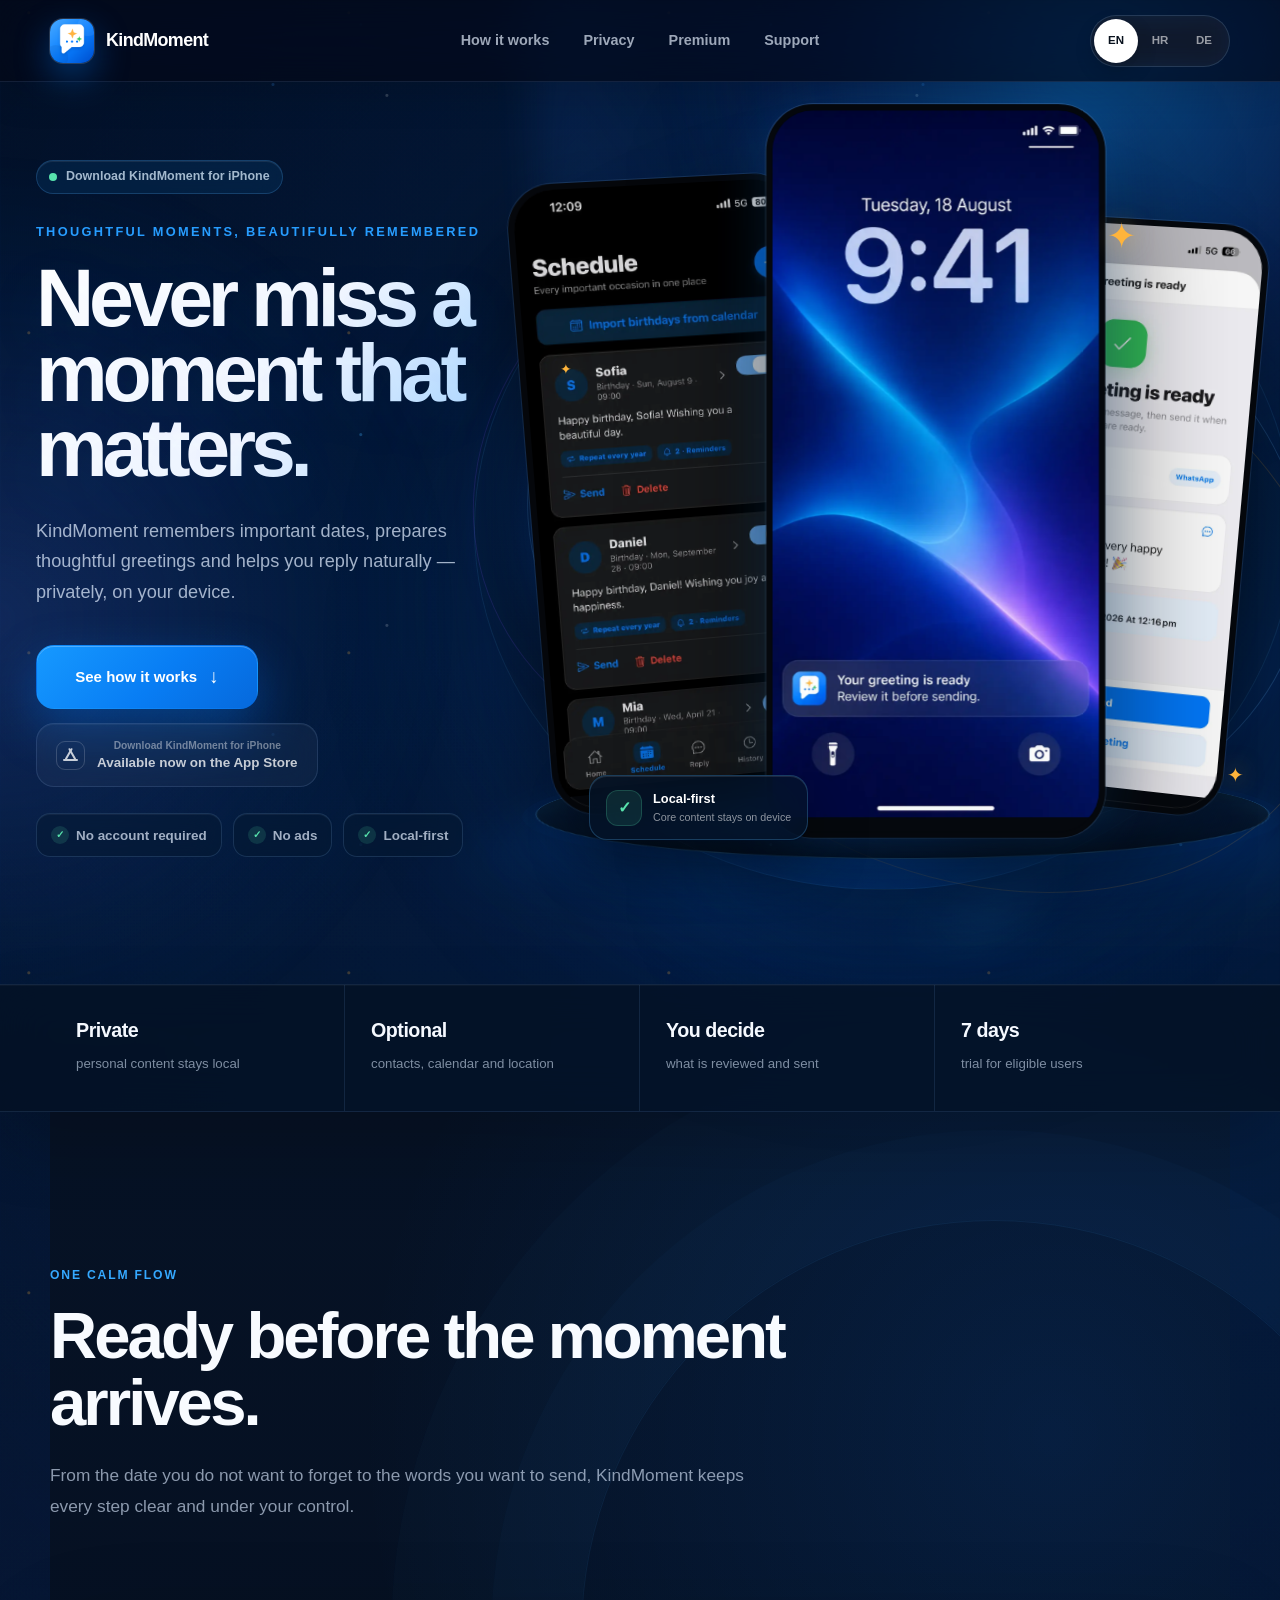
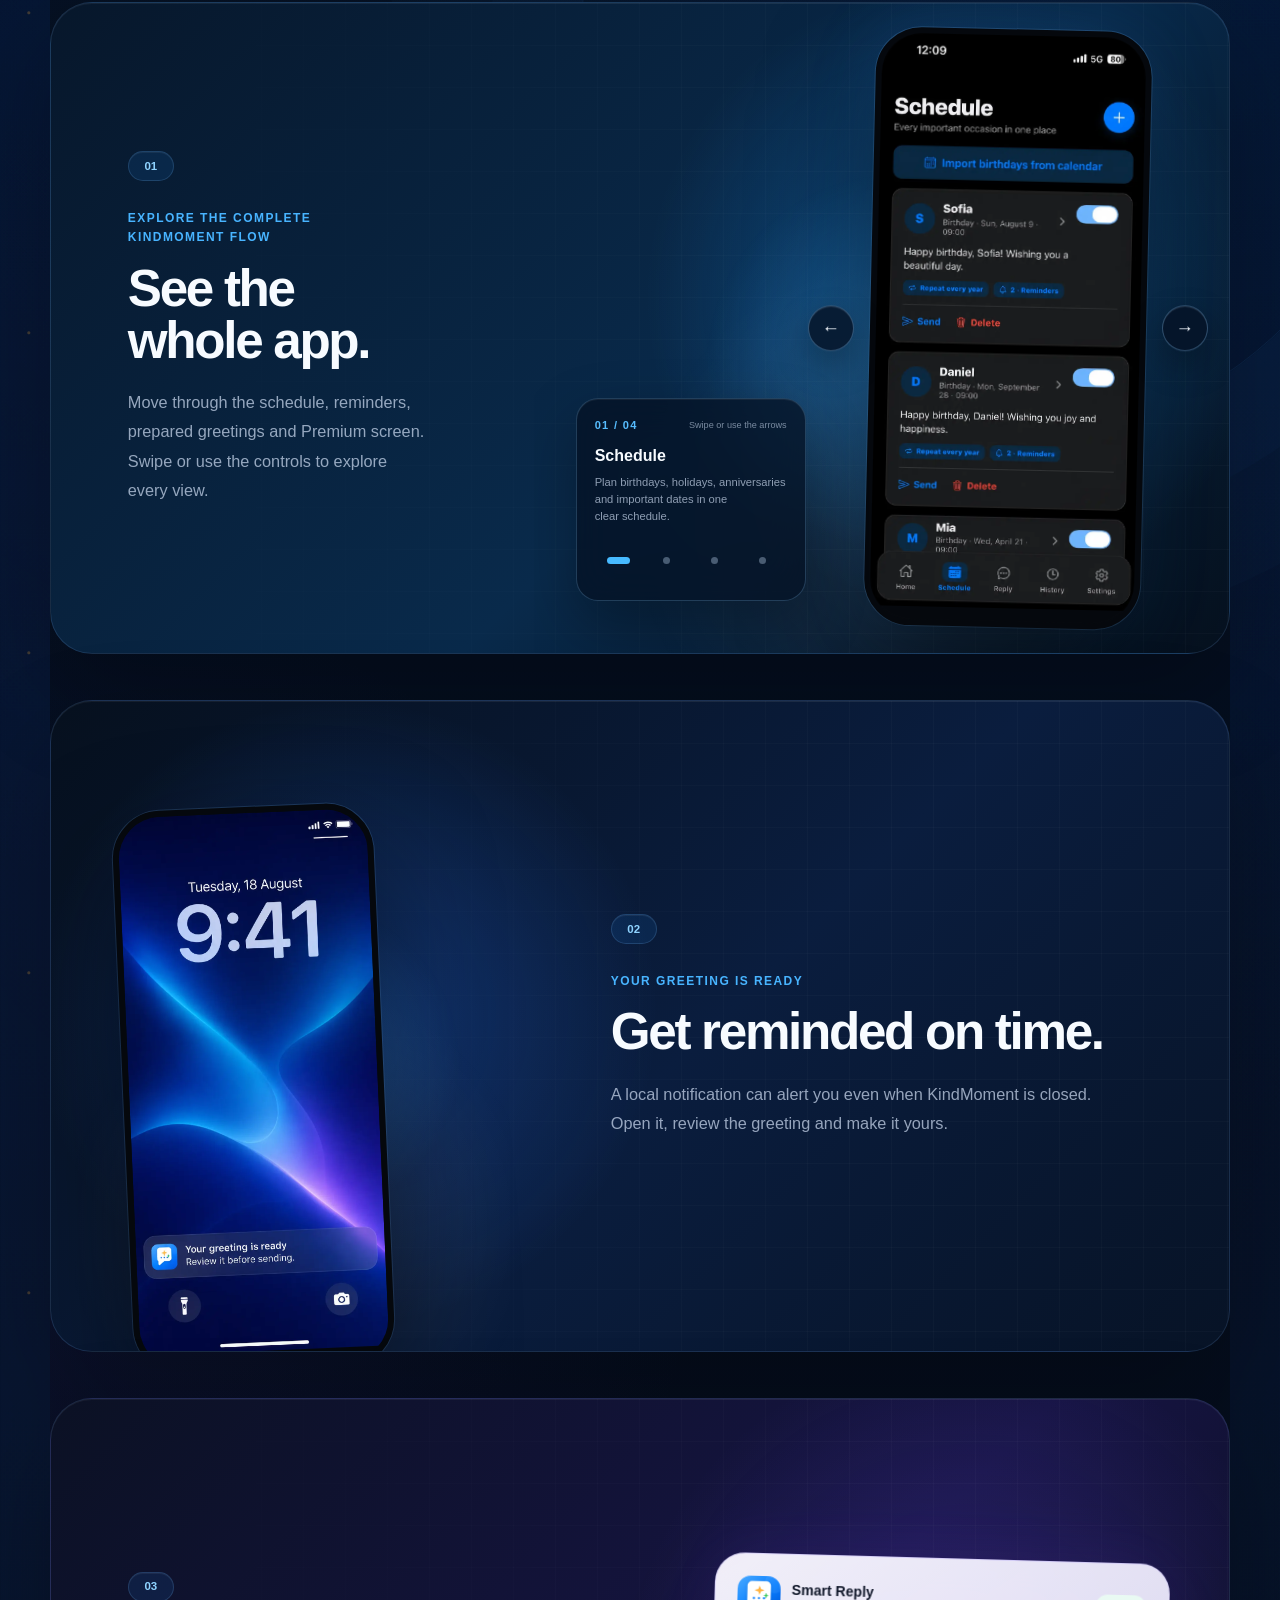
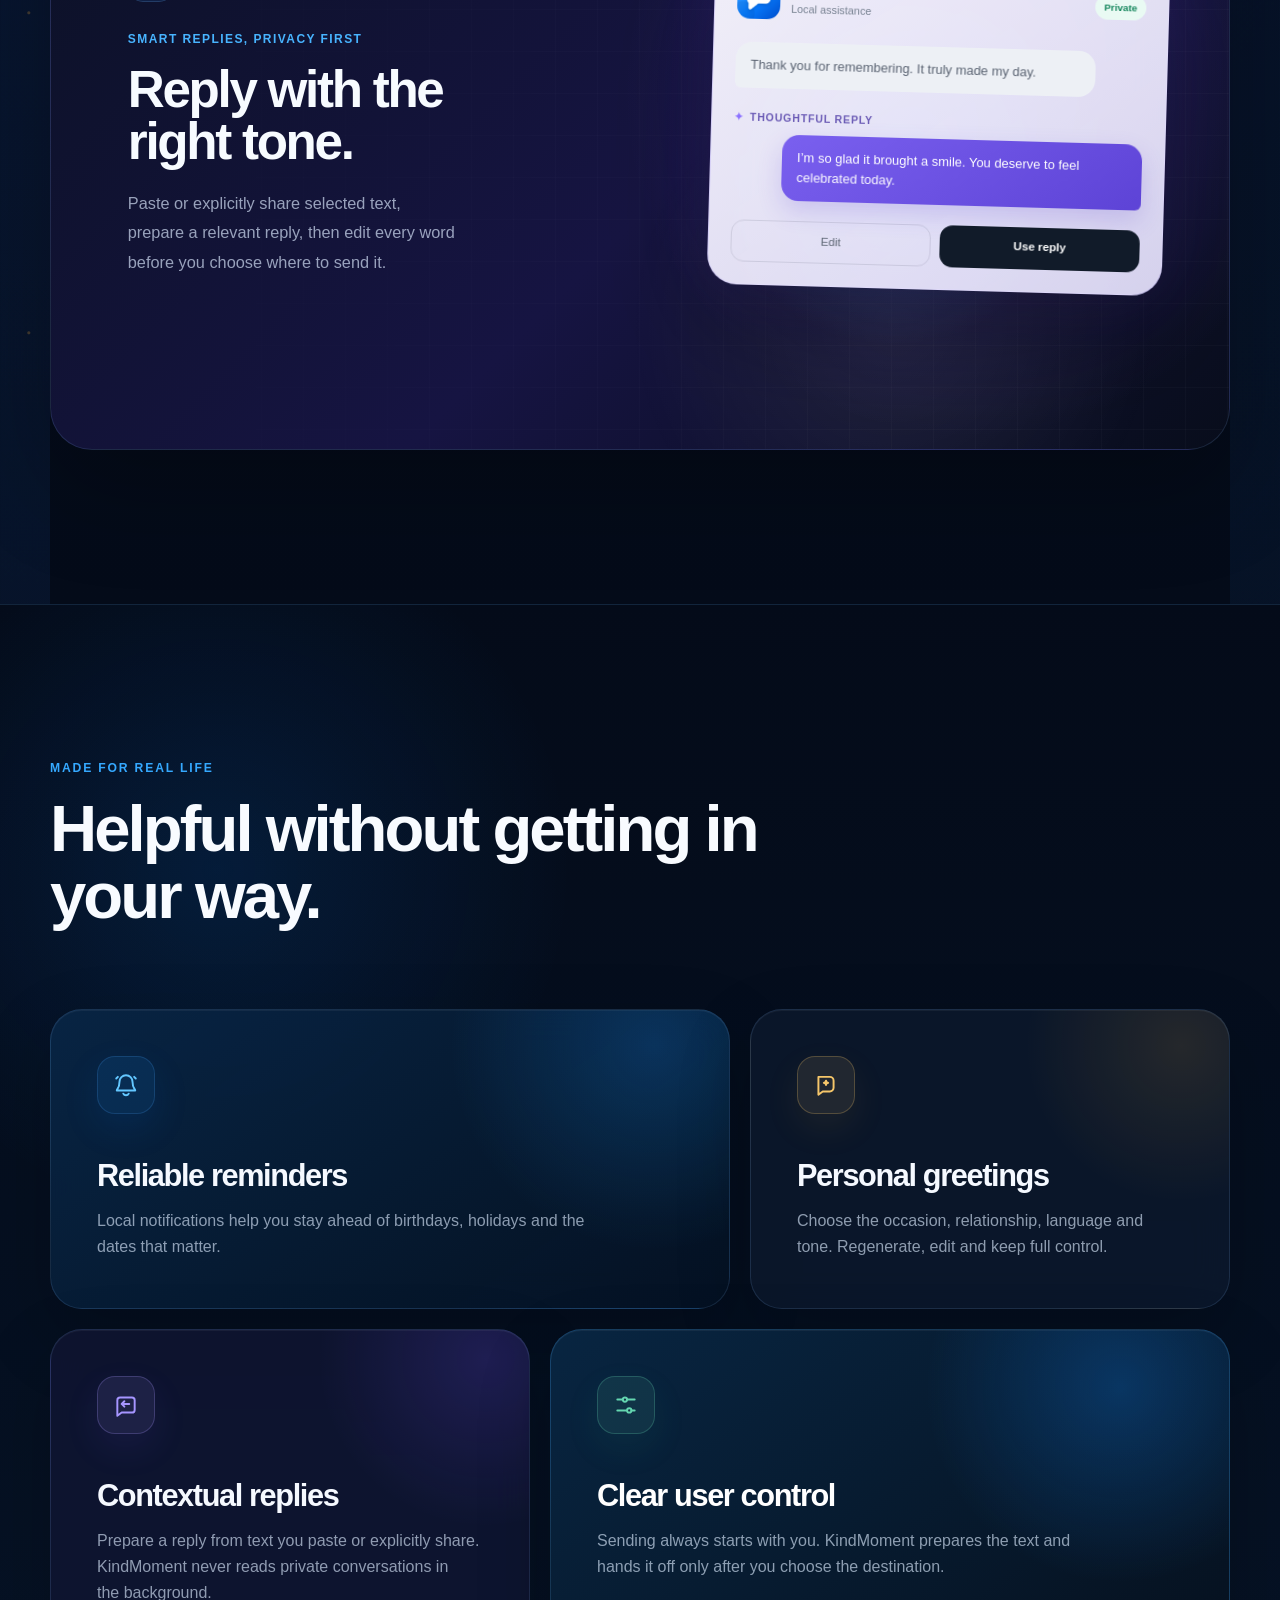
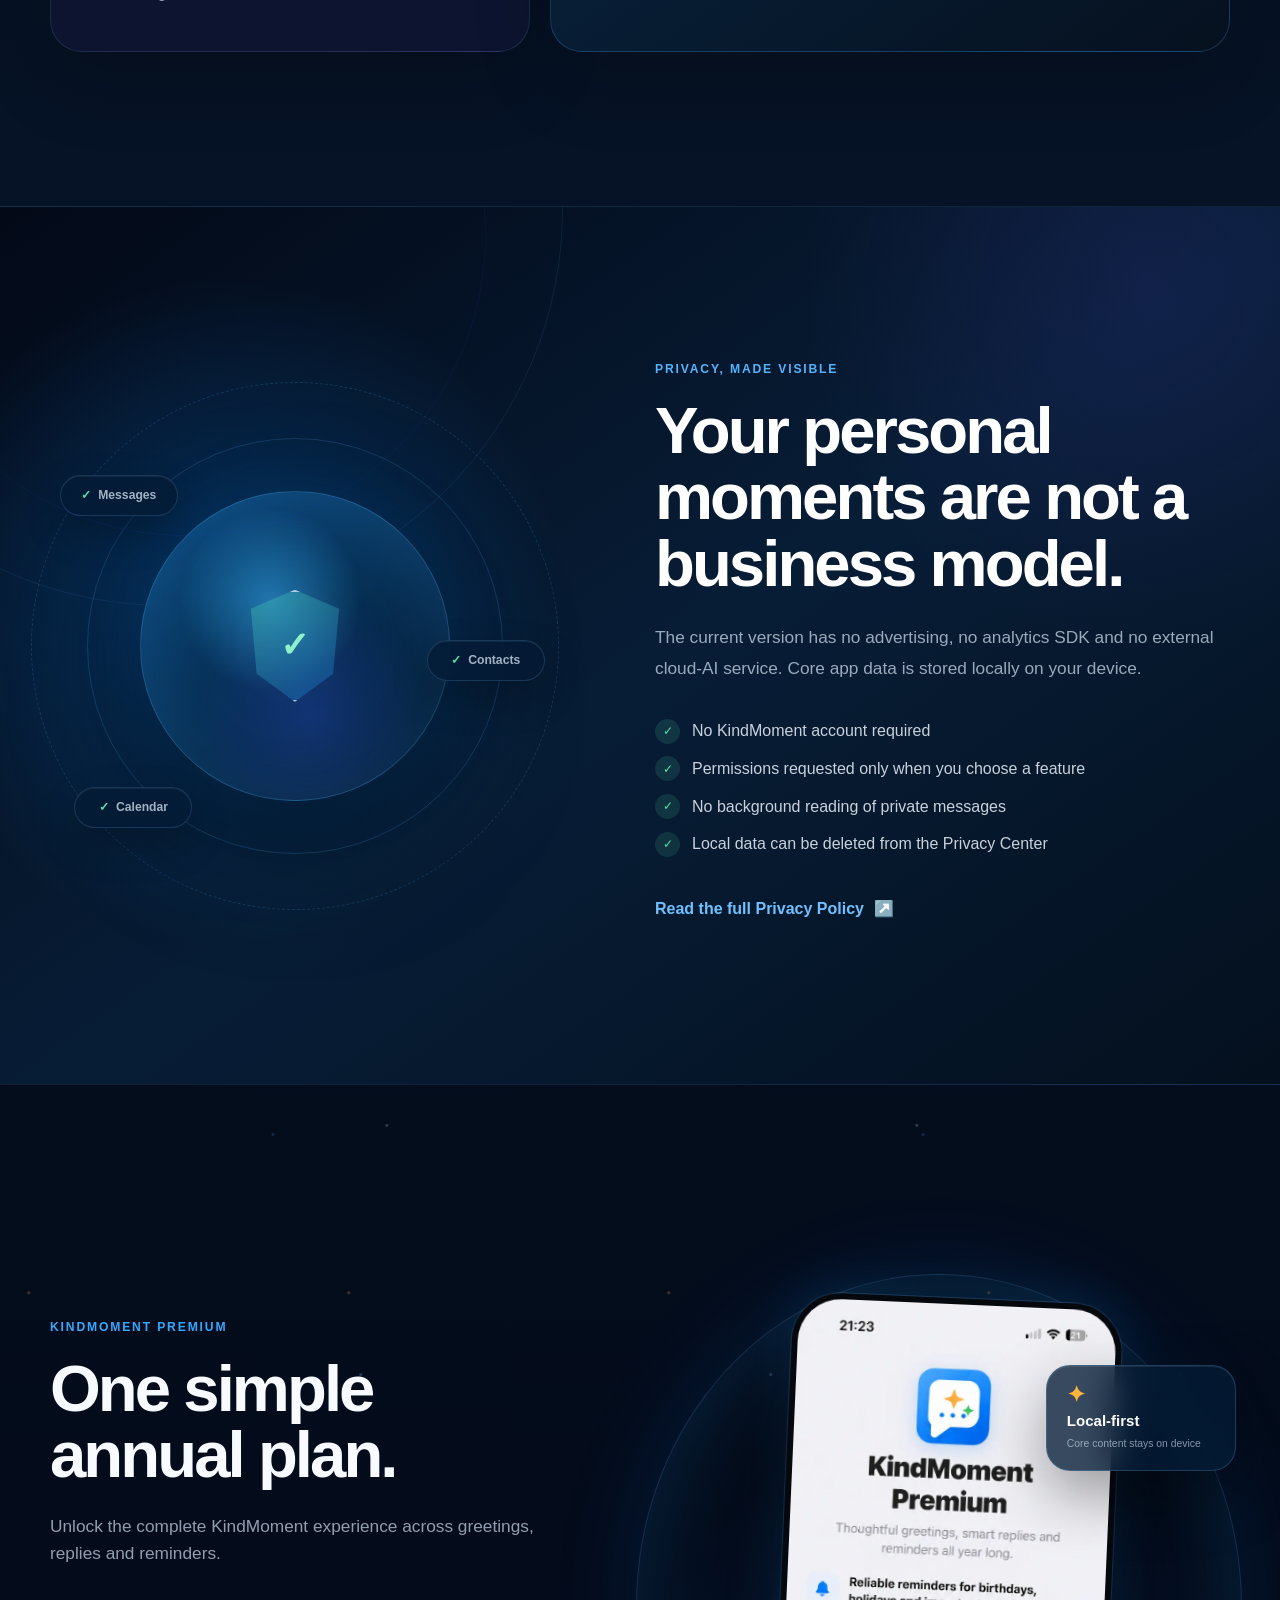
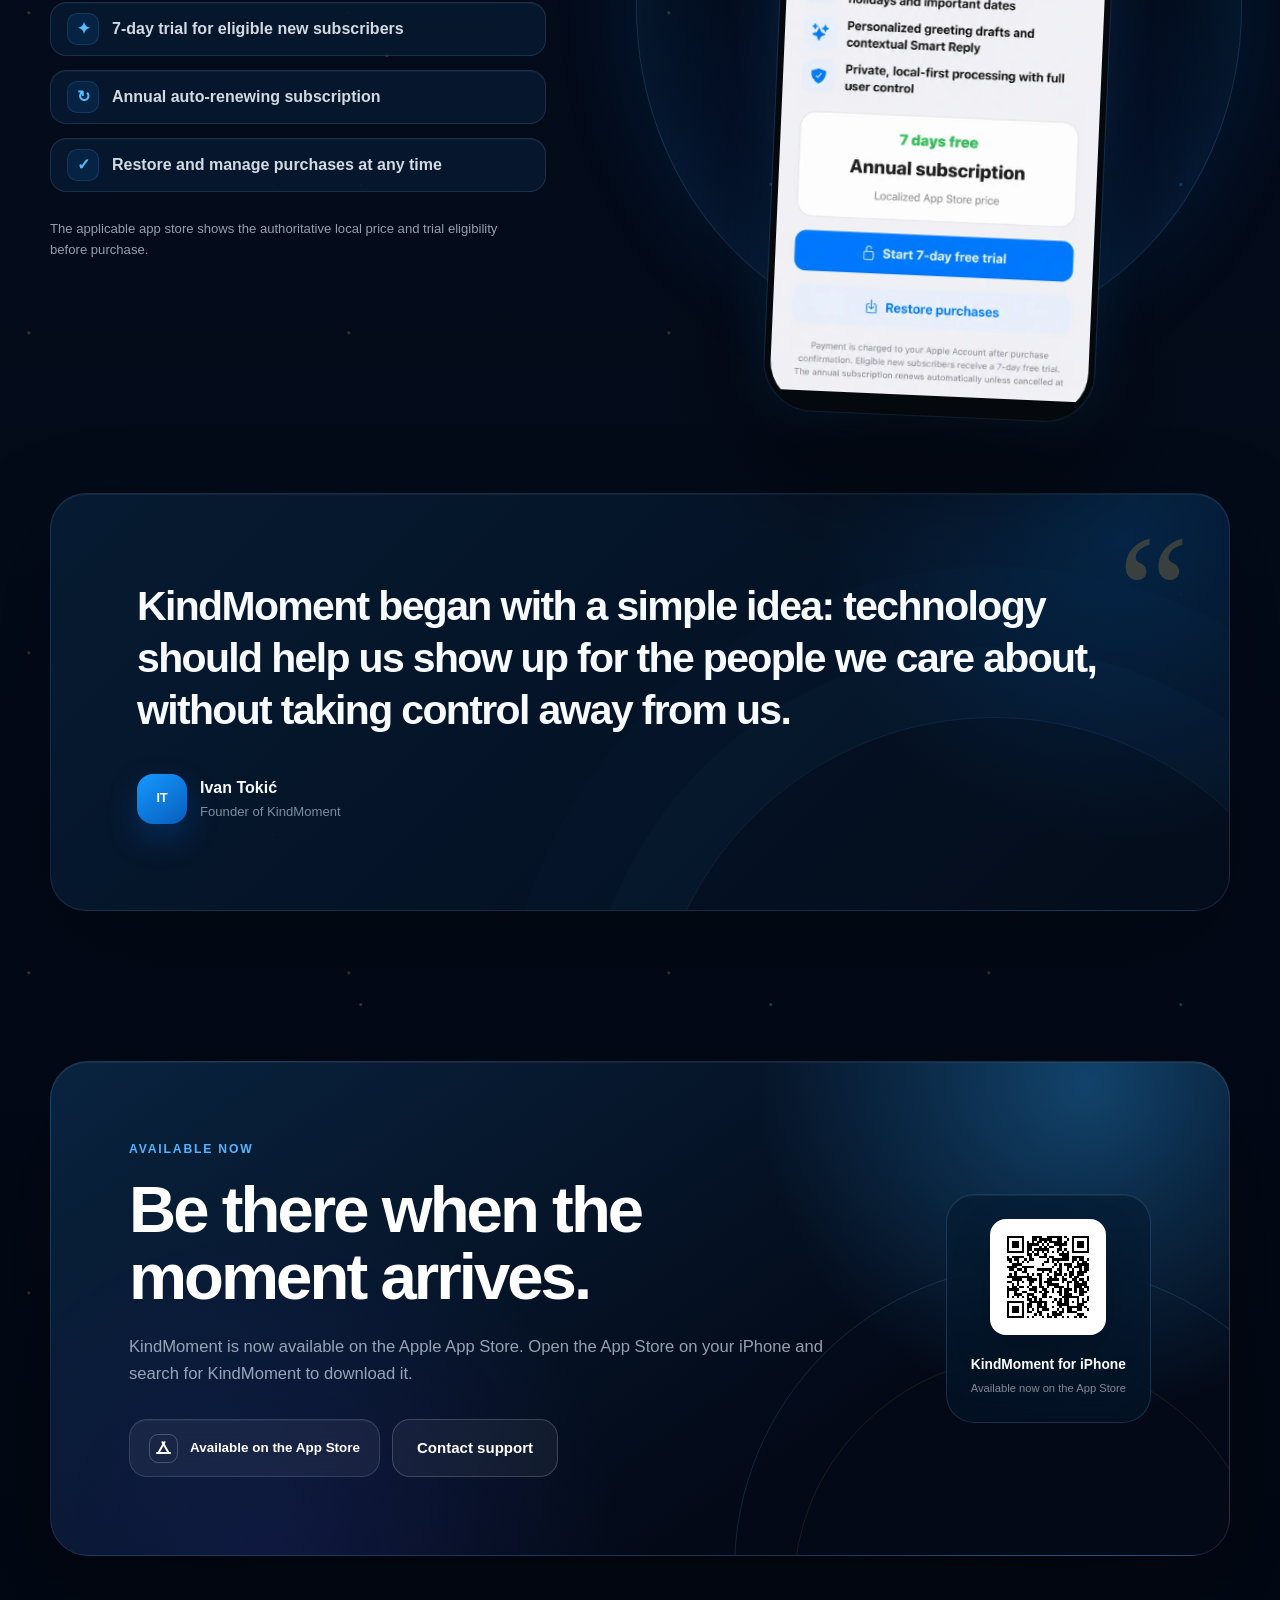
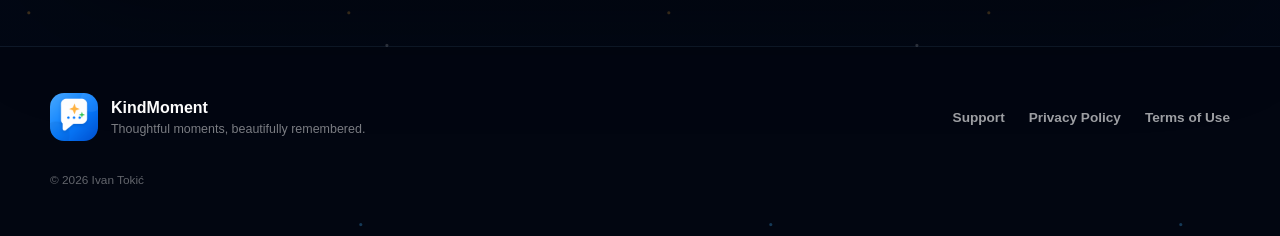
==== commit 1f3d418a: "Load app tour scroll surface fix" ====
--- a/index.html
+++ b/index.html
@@ -1,4 +1,4 @@
-<!DOCTYPE html><html lang="en"><head><meta name="referrer" content="strict-origin-when-cross-origin"/><meta http-equiv="Content-Security-Policy" content="default-src 'self'; script-src 'self' 'unsafe-inline'; style-src 'self' 'unsafe-inline'; img-src 'self' data:; font-src 'self' data:; connect-src 'self'; object-src 'none'; base-uri 'self'; form-action 'self'; upgrade-insecure-requests"/><meta charSet="utf-8"/><meta name="viewport" content="width=device-width, initial-scale=1"/><link rel="preload" href="/assets/kindmoment-notification-real.webp" as="image" fetchPriority="high"/><link rel="preload" href="/assets/kindmoment-icon.png" as="image"/><link rel="preload" href="/assets/kindmoment-schedule-real.webp" as="image" fetchPriority="auto"/><link rel="preload" href="/assets/kindmoment-greeting-ready-real.webp" as="image" fetchPriority="auto"/><link rel="preload" href="/assets/kindmoment-app-store-qr.svg" as="image"/><link rel="stylesheet" href="/assets/index-BIJ7lr4t-scroll-unlock-v2.css" data-rsc-css-href="/assets/index-BIJ7lr4t-scroll-unlock-v2.css" data-precedence="vite-rsc/importer-resources"/><link rel="modulepreload" href="/assets/layout-segment-context-CgVqbtiN.js" crossorigin=""/><link rel="modulepreload" href="/assets/rolldown-runtime-QTnfLwEv.js" crossorigin=""/><link rel="modulepreload" href="/assets/framework-B5gSXtEp.js" crossorigin=""/><link rel="modulepreload" href="/assets/index-Khk-bTNC-mobile-scroll-fix-v2.js" crossorigin=""/><link rel="modulepreload" href="/assets/app-tour-carousel-mobile-scroll-fix-v2.js" crossorigin=""/><title>KindMoment — Never miss a moment that matters</title><meta name="description" content="Remember important dates, prepare thoughtful greetings and create contextual replies with privacy-first assistance on your device."/><meta name="application-name" content="KindMoment"/><meta name="creator" content="Ivan Tokić"/><meta name="publisher" content="Ivan Tokić"/><meta name="category" content="productivity"/><meta name="robots" content="index, follow"/><meta property="og:title" content="KindMoment — Never miss a moment that matters"/><meta property="og:description" content="Thoughtful greetings, reliable reminders and privacy-first replies."/><meta property="og:url" content="https://kindmoment.app/"/><meta property="og:type" content="website"/><meta property="og:site_name" content="KindMoment"/><meta property="og:image" content="https://kindmoment.app/assets/kindmoment-social.jpg"/><meta property="og:image:width" content="1200"/><meta property="og:image:height" content="630"/><meta property="og:image:type" content="image/jpeg"/><meta property="og:image:alt" content="KindMoment — thoughtful reminders, greetings and replies"/><meta name="twitter:card" content="summary_large_image"/><meta name="twitter:title" content="KindMoment — Never miss a moment that matters"/><meta name="twitter:description" content="Thoughtful greetings, reliable reminders and privacy-first replies."/><meta name="twitter:image" content="https://kindmoment.app/assets/kindmoment-social.jpg"/><link rel="shortcut icon" href="https://kindmoment.app/assets/kindmoment-icon-32.png"/><link rel="icon" href="https://kindmoment.app/assets/kindmoment-icon-32.png" sizes="32x32" type="image/png"/><link rel="icon" href="https://kindmoment.app/assets/kindmoment-icon-192.png" sizes="192x192" type="image/png"/><link rel="icon" href="https://kindmoment.app/favicon.svg" type="image/svg+xml"/><link rel="apple-touch-icon" href="https://kindmoment.app/assets/kindmoment-apple-touch-icon.png" sizes="180x180" type="image/png"/><link rel="manifest" href="https://kindmoment.app/manifest.webmanifest"/><link rel="canonical" href="https://kindmoment.app/"/><link rel="alternate" hrefLang="en" href="https://kindmoment.app/"/><link rel="alternate" hrefLang="hr" href="https://kindmoment.app/hr"/><link rel="alternate" hrefLang="de" href="https://kindmoment.app/de"/><script>self.__VINEXT_RSC_PARAMS__={}</script><script>self.__VINEXT_RSC_NAV__={"pathname":"/","searchParams":[]}</script><link rel="modulepreload" href="/assets/index-Khk-bTNC-mobile-scroll-fix-v2.js" />
+<!DOCTYPE html><html lang="en"><head><meta name="referrer" content="strict-origin-when-cross-origin"/><meta http-equiv="Content-Security-Policy" content="default-src 'self'; script-src 'self' 'unsafe-inline'; style-src 'self' 'unsafe-inline'; img-src 'self' data:; font-src 'self' data:; connect-src 'self'; object-src 'none'; base-uri 'self'; form-action 'self'; upgrade-insecure-requests"/><meta charSet="utf-8"/><meta name="viewport" content="width=device-width, initial-scale=1"/><link rel="preload" href="/assets/kindmoment-notification-real.webp" as="image" fetchPriority="high"/><link rel="preload" href="/assets/kindmoment-icon.png" as="image"/><link rel="preload" href="/assets/kindmoment-schedule-real.webp" as="image" fetchPriority="auto"/><link rel="preload" href="/assets/kindmoment-greeting-ready-real.webp" as="image" fetchPriority="auto"/><link rel="preload" href="/assets/kindmoment-app-store-qr.svg" as="image"/><link rel="stylesheet" href="/assets/index-BIJ7lr4t-scroll-surface-v4.css" data-rsc-css-href="/assets/index-BIJ7lr4t-scroll-surface-v4.css" data-precedence="vite-rsc/importer-resources"/><link rel="modulepreload" href="/assets/layout-segment-context-CgVqbtiN.js" crossorigin=""/><link rel="modulepreload" href="/assets/rolldown-runtime-QTnfLwEv.js" crossorigin=""/><link rel="modulepreload" href="/assets/framework-B5gSXtEp.js" crossorigin=""/><link rel="modulepreload" href="/assets/index-Khk-bTNC-mobile-scroll-fix-v2.js" crossorigin=""/><link rel="modulepreload" href="/assets/app-tour-carousel-mobile-scroll-fix-v2.js" crossorigin=""/><title>KindMoment — Never miss a moment that matters</title><meta name="description" content="Remember important dates, prepare thoughtful greetings and create contextual replies with privacy-first assistance on your device."/><meta name="application-name" content="KindMoment"/><meta name="creator" content="Ivan Tokić"/><meta name="publisher" content="Ivan Tokić"/><meta name="category" content="productivity"/><meta name="robots" content="index, follow"/><meta property="og:title" content="KindMoment — Never miss a moment that matters"/><meta property="og:description" content="Thoughtful greetings, reliable reminders and privacy-first replies."/><meta property="og:url" content="https://kindmoment.app/"/><meta property="og:type" content="website"/><meta property="og:site_name" content="KindMoment"/><meta property="og:image" content="https://kindmoment.app/assets/kindmoment-social.jpg"/><meta property="og:image:width" content="1200"/><meta property="og:image:height" content="630"/><meta property="og:image:type" content="image/jpeg"/><meta property="og:image:alt" content="KindMoment — thoughtful reminders, greetings and replies"/><meta name="twitter:card" content="summary_large_image"/><meta name="twitter:title" content="KindMoment — Never miss a moment that matters"/><meta name="twitter:description" content="Thoughtful greetings, reliable reminders and privacy-first replies."/><meta name="twitter:image" content="https://kindmoment.app/assets/kindmoment-social.jpg"/><link rel="shortcut icon" href="https://kindmoment.app/assets/kindmoment-icon-32.png"/><link rel="icon" href="https://kindmoment.app/assets/kindmoment-icon-32.png" sizes="32x32" type="image/png"/><link rel="icon" href="https://kindmoment.app/assets/kindmoment-icon-192.png" sizes="192x192" type="image/png"/><link rel="icon" href="https://kindmoment.app/favicon.svg" type="image/svg+xml"/><link rel="apple-touch-icon" href="https://kindmoment.app/assets/kindmoment-apple-touch-icon.png" sizes="180x180" type="image/png"/><link rel="manifest" href="https://kindmoment.app/manifest.webmanifest"/><link rel="canonical" href="https://kindmoment.app/"/><link rel="alternate" hrefLang="en" href="https://kindmoment.app/"/><link rel="alternate" hrefLang="hr" href="https://kindmoment.app/hr"/><link rel="alternate" hrefLang="de" href="https://kindmoment.app/de"/><script>self.__VINEXT_RSC_PARAMS__={}</script><script>self.__VINEXT_RSC_NAV__={"pathname":"/","searchParams":[]}</script><link rel="modulepreload" href="/assets/index-Khk-bTNC-mobile-scroll-fix-v2.js" />
 <link rel="preload" href="/assets/_vinext_fonts/geist-8ac0455e797f/geist-ff2310f5.woff2" as="font" type="font/woff2" crossorigin />
 <link rel="preload" href="/assets/_vinext_fonts/geist-8ac0455e797f/geist-875ccdd4.woff2" as="font" type="font/woff2" crossorigin />
 <link rel="preload" href="/assets/_vinext_fonts/geist-8ac0455e797f/geist-52306abf.woff2" as="font" type="font/woff2" crossorigin />
@@ -119,4 +119,4 @@
 
 .__variable_geist_mono_1diim1n { --font-geist-mono: 'Geist Mono', sans-serif; }
 </style>
-<script src="/assets/section-anchor-scroll-fix-v3.js" defer></script></head><body class="__variable_geist_0tvmz3h __variable_geist_mono_1diim1n antialiased"><script type="application/ld+json">{"@context":"https://schema.org","@type":"WebSite","name":"KindMoment","url":"https://kindmoment.app/","description":"Thoughtful greetings, reliable reminders and privacy-first replies.","publisher":{"@type":"Person","name":"Ivan Tokić"}}</script><div class="site-shell" lang="en"><a class="skip-link" href="#main-content">Skip to main content</a><div class="aurora aurora-one" aria-hidden="true"></div><div class="aurora aurora-two" aria-hidden="true"></div><header class="topbar"><a class="brand" href="/" aria-label="KindMoment"><img src="/assets/kindmoment-icon.png" width="512" height="512" alt="" decoding="async"/><span>KindMoment</span></a><nav class="main-nav" aria-label="Primary navigation"><a href="#experience">How it works</a><a href="#privacy">Privacy</a><a href="#premium">Premium</a><a href="/support/">Support</a></nav><div class="language-switcher" aria-label="Language"><a href="/" aria-current="page">EN</a><a href="/hr">HR</a><a href="/de">DE</a></div></header><main id="main-content" tabindex="-1"><section class="hero section-width"><div class="hero-copy"><div class="launch-pill"><span class="pulse-dot" aria-hidden="true"></span>Download KindMoment for iPhone</div><p class="eyebrow">Thoughtful moments, beautifully remembered</p><h1>Never miss a moment that matters.</h1><p class="hero-lead">KindMoment remembers important dates, prepares thoughtful greetings and helps you reply naturally — privately, on your device.</p><div class="hero-actions"><a class="button button-primary" href="#experience">See how it works<span aria-hidden="true">↓</span></a><button class="button button-store button-disabled" type="button" disabled=""><span class="store-mark" aria-hidden="true"><span></span><span></span><span></span></span><span><small>Download KindMoment for iPhone</small><strong>Available now on the App Store</strong></span></button></div><ul class="hero-trust" aria-label="KindMoment highlights"><li><span aria-hidden="true">✓</span>No account required</li><li><span aria-hidden="true">✓</span>No ads</li><li><span aria-hidden="true">✓</span>Local-first</li></ul></div><div class="hero-stage" role="group" aria-label="KindMoment app preview"><div class="stage-aura" aria-hidden="true"></div><div class="orbit orbit-one" aria-hidden="true"></div><div class="orbit orbit-two" aria-hidden="true"></div><div class="orbit orbit-three" aria-hidden="true"></div><div class="spark spark-one" aria-hidden="true">✦</div><div class="spark spark-two" aria-hidden="true">✦</div><div class="spark spark-three" aria-hidden="true">✦</div><div class="stage-platform" aria-hidden="true"></div><figure class="phone phone-schedule"><img class="real-app-screen" src="/assets/kindmoment-schedule-real.webp" width="851" height="1848" alt="KindMoment app screen tour" loading="eager" fetchPriority="auto" decoding="async"/></figure><figure class="phone phone-greeting-ready"><img class="real-app-screen" src="/assets/kindmoment-greeting-ready-real.webp" width="946" height="2048" alt="Your greeting is ready. Review and personalize it before sending." loading="eager" fetchPriority="auto" decoding="async"/></figure><figure class="phone phone-notification"><img class="real-app-screen" src="/assets/kindmoment-notification-real.webp" width="853" height="1844" alt="KindMoment reminder on an iPhone lock screen" loading="eager" fetchPriority="high" decoding="async"/></figure><div class="privacy-chip"><span class="privacy-chip-icon" aria-hidden="true">✓</span><div><strong>Local-first</strong><span>Core content stays on device</span></div></div></div></section><section class="proof-strip" aria-label="KindMoment highlights"><div class="proof-grid section-width"><article><strong>Private</strong><span>personal content stays local</span></article><article><strong>Optional</strong><span>contacts, calendar and location</span></article><article><strong>You decide</strong><span>what is reviewed and sent</span></article><article><strong>7 days</strong><span>trial for eligible users</span></article></div></section><section class="story section-width page-section" id="experience"><div class="section-heading"><p class="eyebrow">One calm flow</p><h2>Ready before the moment arrives.</h2><p>From the date you do not want to forget to the words you want to send, KindMoment keeps every step clear and under your control.</p></div><div class="story-stack"><article class="story-card story-card-1"><div class="story-content"><span class="story-number">01</span><p class="story-kicker">Explore the complete KindMoment flow</p><h3>See the whole app.</h3><p class="story-body">Move through the schedule, reminders, prepared greetings and Premium screen. Swipe or use the controls to explore every view.</p></div><div class="story-visual"><div class="story-glow" aria-hidden="true"></div><div class="app-tour" role="region" aria-roledescription="carousel" aria-label="Explore KindMoment app screens" tabindex="0"><div class="app-tour-phone-wrap"><div class="app-tour-phone"><div class="app-tour-track" style="transform:translateX(-0%)"><figure class="app-tour-slide" aria-hidden="false"><img src="/assets/kindmoment-schedule-real.webp" width="851" height="1848" alt="KindMoment app screen tour" loading="eager" decoding="async" draggable="false"/></figure><figure class="app-tour-slide" aria-hidden="true"><img src="/assets/kindmoment-notification-real.webp" width="853" height="1844" alt="" loading="lazy" decoding="async" draggable="false"/></figure><figure class="app-tour-slide" aria-hidden="true"><img src="/assets/kindmoment-greeting-ready-real.webp" width="946" height="2048" alt="" loading="lazy" decoding="async" draggable="false"/></figure><figure class="app-tour-slide" aria-hidden="true"><img src="/assets/kindmoment-premium-real.webp" width="720" height="1567" alt="" loading="lazy" decoding="async" draggable="false"/></figure></div></div><button class="app-tour-arrow app-tour-arrow-previous" type="button" aria-label="Previous app screen"><span aria-hidden="true">←</span></button><button class="app-tour-arrow app-tour-arrow-next" type="button" aria-label="Next app screen"><span aria-hidden="true">→</span></button></div><div class="app-tour-meta"><div class="app-tour-status" role="status" aria-atomic="true"><div class="app-tour-meta-topline"><span>01<!-- --> /<!-- --> <!-- -->04</span><small>Swipe or use the arrows</small></div><strong>Schedule</strong><p>Plan birthdays, holidays, anniversaries and important dates in one clear schedule.</p></div><div class="app-tour-dots" role="group" aria-label="Explore KindMoment app screens"><button type="button" aria-label="Show: Schedule" aria-current="true"><span aria-hidden="true"></span></button><button type="button" aria-label="Show: Get reminded on time."><span aria-hidden="true"></span></button><button type="button" aria-label="Show: Your greeting is ready"><span aria-hidden="true"></span></button><button type="button" aria-label="Show: KindMoment Premium"><span aria-hidden="true"></span></button></div></div></div></div></article><article class="story-card story-card-2"><div class="story-content"><span class="story-number">02</span><p class="story-kicker">Your greeting is ready</p><h3>Get reminded on time.</h3><p class="story-body">A local notification can alert you even when KindMoment is closed. Open it, review the greeting and make it yours.</p></div><div class="story-visual"><div class="story-glow" aria-hidden="true"></div><figure class="story-phone story-phone-notification"><img class="real-app-screen" src="/assets/kindmoment-notification-real.webp" width="853" height="1844" alt="KindMoment reminder on an iPhone lock screen" loading="lazy" fetchPriority="auto" decoding="async"/></figure></div></article><article class="story-card story-card-3"><div class="story-content"><span class="story-number">03</span><p class="story-kicker">Smart replies, privacy first</p><h3>Reply with the right tone.</h3><p class="story-body">Paste or explicitly share selected text, prepare a relevant reply, then edit every word before you choose where to send it.</p></div><div class="story-visual"><div class="story-glow" aria-hidden="true"></div><div class="reply-demo" role="group" aria-label="KindMoment contextual reply preview"><div class="reply-demo-bar"><img src="/assets/kindmoment-icon.png" width="512" height="512" alt="" decoding="async"/><div><strong>Smart Reply</strong><span>Local assistance</span></div><span class="reply-private">Private</span></div><div class="message-bubble message-in">Thank you for remembering. It truly made my day.</div><div class="reply-label"><span aria-hidden="true">✦</span> <!-- -->Thoughtful reply</div><div class="message-bubble message-out">I’m so glad it brought a smile. You deserve to feel celebrated today.</div><div class="reply-actions"><span>Edit</span><strong>Use reply</strong></div></div></div></article></div></section><section class="features page-section"><div class="section-width"><div class="section-heading"><p class="eyebrow">Made for real life</p><h2>Helpful without getting in your way.</h2></div><div class="feature-grid"><article class="feature-card "><span class="feature-icon" aria-hidden="true"><svg viewBox="0 0 24 24" fill="none" stroke="currentColor" stroke-width="1.8" stroke-linecap="round" stroke-linejoin="round" vector-effect="non-scaling-stroke" focusable="false" aria-hidden="true"><path d="M18 9a6 6 0 0 0-12 0c0 6-2.5 6.8-2.5 8h17c0-1.2-2.5-2-2.5-8Z"></path><path d="M9.5 20a2.8 2.8 0 0 0 5 0"></path><path d="m4.5 4.5-1.5 1.5M19.5 4.5 21 6"></path></svg></span><h3>Reliable reminders</h3><p>Local notifications help you stay ahead of birthdays, holidays and the dates that matter.</p></article><article class="feature-card "><span class="feature-icon" aria-hidden="true"><svg viewBox="0 0 24 24" fill="none" stroke="currentColor" stroke-width="1.8" stroke-linecap="round" stroke-linejoin="round" vector-effect="non-scaling-stroke" focusable="false" aria-hidden="true"><path d="M5 4.5h10.5A3.5 3.5 0 0 1 19 8v6.5a3.5 3.5 0 0 1-3.5 3.5H9l-4 3V4.5Z"></path><path d="m12 8 .55 1.45L14 10l-1.45.55L12 12l-.55-1.45L10 10l1.45-.55L12 8Z"></path></svg></span><h3>Personal greetings</h3><p>Choose the occasion, relationship, language and tone. Regenerate, edit and keep full control.</p></article><article class="feature-card "><span class="feature-icon" aria-hidden="true"><svg viewBox="0 0 24 24" fill="none" stroke="currentColor" stroke-width="1.8" stroke-linecap="round" stroke-linejoin="round" vector-effect="non-scaling-stroke" focusable="false" aria-hidden="true"><path d="M20 16.5a2.5 2.5 0 0 1-2.5 2.5H8l-4 3V7.5A2.5 2.5 0 0 1 6.5 5h11A2.5 2.5 0 0 1 20 7.5Z"></path><path d="M15 11H8m2.5-2.5L8 11l2.5 2.5"></path></svg></span><h3>Contextual replies</h3><p>Prepare a reply from text you paste or explicitly share. KindMoment never reads private conversations in the background.</p></article><article class="feature-card feature-dark"><span class="feature-icon" aria-hidden="true"><svg viewBox="0 0 24 24" fill="none" stroke="currentColor" stroke-width="1.8" stroke-linecap="round" stroke-linejoin="round" vector-effect="non-scaling-stroke" focusable="false" aria-hidden="true"><path d="M4 7h5m4 0h7M4 17h9m4 0h3"></path><circle cx="11" cy="7" r="2"></circle><circle cx="15" cy="17" r="2"></circle></svg></span><h3>Clear user control</h3><p>Sending always starts with you. KindMoment prepares the text and hands it off only after you choose the destination.</p></article></div></div></section><section class="privacy-section page-section" id="privacy"><div class="section-width privacy-layout"><div class="privacy-visual" aria-hidden="true"><div class="shield-orb"><div class="shield">✓</div><span class="shield-ring shield-ring-one"></span><span class="shield-ring shield-ring-two"></span></div><span class="data-pill data-pill-one">Messages</span><span class="data-pill data-pill-two">Contacts</span><span class="data-pill data-pill-three">Calendar</span></div><div class="privacy-copy"><p class="eyebrow eyebrow-light">Privacy, made visible</p><h2>Your personal moments are not a business model.</h2><p class="privacy-lead">The current version has no advertising, no analytics SDK and no external cloud-AI service. Core app data is stored locally on your device.</p><ul><li><span aria-hidden="true">✓</span>No KindMoment account required</li><li><span aria-hidden="true">✓</span>Permissions requested only when you choose a feature</li><li><span aria-hidden="true">✓</span>No background reading of private messages</li><li><span aria-hidden="true">✓</span>Local data can be deleted from the Privacy Center</li></ul><a class="text-link light-link" href="/privacy.html">Read the full Privacy Policy<!-- --> <span aria-hidden="true">↗</span></a></div></div></section><section class="premium-section section-width page-section" id="premium"><div class="premium-copy"><p class="eyebrow">KindMoment Premium</p><h2>One simple annual plan.</h2><p>Unlock the complete KindMoment experience across greetings, replies and reminders.</p><ul class="premium-list"><li><span aria-hidden="true">✦</span>7-day trial for eligible new subscribers</li><li><span aria-hidden="true">↻</span>Annual auto-renewing subscription</li><li><span aria-hidden="true">✓</span>Restore and manage purchases at any time</li></ul><p class="premium-note">The applicable app store shows the authoritative local price and trial eligibility before purchase.</p></div><div class="premium-visual"><div class="premium-halo" aria-hidden="true"></div><figure class="premium-phone"><img class="real-app-screen" src="/assets/kindmoment-premium-real.webp" width="720" height="1567" alt="KindMoment Premium" loading="lazy" fetchPriority="auto" decoding="async"/></figure><div class="premium-badge" aria-hidden="true"><span>✦</span><strong>Local-first</strong><small>Core content stays on device</small></div></div></section><section class="founder-section section-width"><h2 class="sr-only">Founder of KindMoment</h2><div class="founder-mark" aria-hidden="true">“</div><blockquote>KindMoment began with a simple idea: technology should help us show up for the people we care about, without taking control away from us.</blockquote><div class="founder-person"><div class="founder-monogram" aria-hidden="true">IT</div><div><strong>Ivan Tokić</strong><span>Founder of KindMoment</span></div></div></section><section class="launch-section section-width" id="help"><div class="launch-copy"><p class="eyebrow eyebrow-light">Available now</p><h2>Be there when the moment arrives.</h2><p>KindMoment is now available on the Apple App Store. Open the App Store on your iPhone and search for KindMoment to download it.</p><div class="launch-actions"><a class="button button-store" href="https://apps.apple.com/app/kindmoment/id6790472602" target="_blank" rel="noreferrer"><span class="store-mark" aria-hidden="true"><span></span><span></span><span></span></span><strong>Available on the App Store</strong></a><a class="button button-outline-light" href="mailto:tokicx@gmail.com?subject=KindMoment%20Support">Contact support</a></div></div><a class="qr-placeholder" href="https://apps.apple.com/app/kindmoment/id6790472602" target="_blank" rel="noreferrer" aria-label="Available now on the App Store"><img class="app-store-qr" src="/assets/kindmoment-app-store-qr.svg" alt="" width="512" height="512"/><strong>KindMoment for iPhone</strong><span>Available now on the App Store</span></a></section></main><footer class="footer"><div class="section-width footer-layout"><div class="footer-brand"><img src="/assets/kindmoment-icon.png" width="512" height="512" alt="" loading="lazy" decoding="async"/><div><strong>KindMoment</strong><span>Thoughtful moments, beautifully remembered.</span></div></div><div class="footer-links"><a href="/support/">Support</a><a href="/privacy.html">Privacy Policy</a><a href="/terms.html">Terms of Use</a></div><p>© 2026 Ivan Tokić</p></div></footer></div><script id="_R_">import("/assets/index-Khk-bTNC-mobile-scroll-fix-v2.js")</script></body></html><script>self.__VINEXT_RSC_CHUNKS__=self.__VINEXT_RSC_CHUNKS__||[];self.__VINEXT_RSC_CHUNKS__.push("3:I[\"15c18cfaeeff\",[],\"LayoutSegmentProvider\",1]\n4:I[\"8c0f216c4604\",[],\"Slot\",1]\n5:I[\"593f344dc510\",[],\"NotFoundBoundary\",1]\n:HL[\"/assets/index-BIJ7lr4t-scroll-unlock-v2.css\",\"style\"]\n:HL[\"/assets/kindmoment-icon.png\",\"image\"]\n")</script><script>self.__VINEXT_RSC_CHUNKS__=self.__VINEXT_RSC_CHUNKS__||[];self.__VINEXT_RSC_CHUNKS__.push("0:{\"__route\":\"route:/\",\"__interceptionContext\":null,\"__layoutIds\":[\"layout:/\"],\"__rootLayout\":\"/\",\"page:/\":\"$L1\",\"layout:/\":[[[[\"$\",\"link\",\"css:/assets/index-BIJ7lr4t-scroll-unlock-v2.css\",{\"rel\":\"stylesheet\",\"precedence\":\"vite-rsc/importer-resources\",\"href\":\"/assets/index-BIJ7lr4t-scroll-unlock-v2.css\",\"data-rsc-css-href\":\"/assets/index-BIJ7lr4t-scroll-unlock-v2.css\"}],\"$undefined\"],\"$L2\"],null],\"route:/\":[[[\"$\",\"meta\",null,{\"charSet\":\"utf-8\"}],[[\"$\",\"title\",\"0\",{\"children\":\"KindMoment — Never miss a moment that matters\"}],[\"$\",\"meta\",\"1\",{\"name\":\"description\",\"content\":\"Remember important dates, prepare thoughtful greetings and create contextual replies with privacy-first assistance on your device.\"}],[\"$\",\"meta\",\"2\",{\"name\":\"application-name\",\"content\":\"KindMoment\"}],[\"$\",\"meta\",\"3\",{\"name\":\"creator\",\"content\":\"Ivan Tokić\"}],[\"$\",\"meta\",\"4\",{\"name\":\"publisher\",\"content\":\"Ivan Tokić\"}],[\"$\",\"meta\",\"5\",{\"name\":\"category\",\"content\":\"productivity\"}],[\"$\",\"meta\",\"6\",{\"name\":\"robots\",\"content\":\"index, follow\"}],[\"$\",\"meta\",\"7\",{\"property\":\"og:title\",\"content\":\"KindMoment — Never miss a moment that matters\"}],[\"$\",\"meta\",\"8\",{\"property\":\"og:description\",\"content\":\"Thoughtful greetings, reliable reminders and privacy-first replies.\"}],[\"$\",\"meta\",\"9\",{\"property\":\"og:url\",\"content\":\"https://kindmoment.app/\"}],[\"$\",\"meta\",\"10\",{\"property\":\"og:type\",\"content\":\"website\"}],[\"$\",\"meta\",\"11\",{\"property\":\"og:image\",\"content\":\"https://kindmoment.app/assets/kindmoment-social.jpg\"}],[\"$\",\"meta\",\"12\",{\"property\":\"og:image:width\",\"content\":\"1200\"}],[\"$\",\"meta\",\"13\",{\"property\":\"og:image:height\",\"content\":\"630\"}],[\"$\",\"meta\",\"14\",{\"property\":\"og:image:type\",\"content\":\"image/jpeg\"}],[\"$\",\"meta\",\"15\",{\"property\":\"og:image:alt\",\"content\":\"KindMoment — thoughtful reminders, greetings and replies\"}],[\"$\",\"meta\",\"16\",{\"name\":\"twitter:card\",\"content\":\"summary_large_image\"}],[\"$\",\"meta\",\"17\",{\"name\":\"twitter:title\",\"content\":\"KindMoment — Never miss a moment that matters\"}],[\"$\",\"meta\",\"18\",{\"name\":\"twitter:description\",\"content\":\"Thoughtful greetings, reliable reminders and privacy-first replies.\"}],[\"$\",\"meta\",\"19\",{\"name\":\"twitter:image\",\"content\":\"https://kindmoment.app/assets/kindmoment-social.jpg\"}],[\"$\",\"link\",\"20\",{\"rel\":\"shortcut icon\",\"href\":\"https://kindmoment.app/assets/kindmoment-icon-32.png\"}],[\"$\",\"link\",\"21\",{\"rel\":\"icon\",\"href\":\"https://kindmoment.app/assets/kindmoment-icon-32.png\",\"sizes\":\"32x32\",\"type\":\"image/png\"}],[\"$\",\"link\",\"22\",{\"rel\":\"icon\",\"href\":\"https://kindmoment.app/assets/kindmoment-icon-192.png\",\"sizes\":\"192x192\",\"type\":\"image/png\"}],[\"$\",\"link\",\"23\",{\"rel\":\"icon\",\"href\":\"https://kindmoment.app/favicon.svg\",\"type\":\"image/svg+xml\"}],[\"$\",\"link\",\"24\",{\"rel\":\"apple-touch-icon\",\"href\":\"https://kindmoment.app/assets/kindmoment-apple-touch-icon.png\",\"sizes\":\"180x180\",\"type\":\"image/png\"}],[\"$\",\"link\",\"25\",{\"rel\":\"manifest\",\"href\":\"https://kindmoment.app/manifest.webmanifest\"}],[\"$\",\"link\",\"26\",{\"rel\":\"canonical\",\"href\":\"https://kindmoment.app/\"}],[\"$\",\"link\",\"27\",{\"rel\":\"alternate\",\"hrefLang\":\"en\",\"href\":\"https://kindmoment.app/\"}],[\"$\",\"link\",\"28\",{\"rel\":\"alternate\",\"hrefLang\":\"hr\",\"href\":\"https://kindmoment.app/hr\"}],[\"$\",\"link\",\"29\",{\"rel\":\"alternate\",\"hrefLang\":\"de\",\"href\":\"https://kindmoment.app/de\"}]],[[\"$\",\"meta\",\"0\",{\"name\":\"viewport\",\"content\":\"width=device-width, initial-scale=1\"}]]],[\"$\",\"$L3\",null,{\"segmentMap\":{\"children\":[]},\"children\":[\"$\",\"$L4\",null,{\"id\":\"layout:/\",\"parallelSlots\":\"$undefined\",\"children\":[\"$\",\"$L5\",null,{\"resetKey\":\"\",\"fallback\":[\"$\",\"div\",null,{\"className\":\"inner-page\",\"children\":[[\"$\",\"a\",null,{\"className\":\"skip-link\",\"href\":\"#inner-main\",\"children\":\"Skip to main content\"}],[\"$\",\"header\",null,{\"className\":\"inner-header\",\"children\":[[\"$\",\"a\",null,{\"className\":\"brand\",\"href\":\"/\",\"aria-label\":\"KindMoment\",\"children\":[[\"$\",\"img\",null,{\"src\":\"/assets/kindmoment-icon.png\",\"width\":512,\"height\":512,\"alt\":\"\",\"decoding\":\"async\"}],[\"$\",\"span\",null,{\"children\":\"KindMoment\"}]]}],[\"$\",\"nav\",null,{\"className\":\"inner-nav\",\"aria-label\":\"Support and legal navigation\",\"children\":[[\"$\",\"a\",null,{\"href\":\"/support/\",\"children\":\"Support\"}],[\"$\",\"a\",null,{\"href\":\"/privacy.html\",\"children\":\"Privacy\"}],[\"$\",\"a\",null,{\"href\":\"/terms.html\",\"children\":\"Terms\"}]]}]]}],[\"$\",\"main\",null,{\"className\":\"inner-content\",\"id\":\"inner-main\",\"tabIndex\":-1,\"children\":[[\"$\",\"p\",null,{\"className\":\"eyebrow\",\"children\":\"404\"}],[\"$\",\"h1\",null,{\"children\":\"This moment is not here.\"}],\"$L6\",\"$L7\"]}],\"$L8\"]}],\"children\":\"$L9\"}]}]}]],\"__layoutFlags\":{\"layout:/\":\"s\"},\"__artifactCompatibility\":{\"schemaVersion\":1,\"graphVersion\":\"app-route-graph:4uhn5s1wvoptc\",\"deploymentVersion\":\"886e74d7-5bd6-4018-bc83-bc290243bfaa\",\"appElementsSchemaVersion\":1,\"rscPayloadSchemaVersion\":1,\"rootBoundaryId\":\"/\",\"renderEpoch\":null}}\n")</script><script>self.__VINEXT_RSC_CHUNKS__=self.__VINEXT_RSC_CHUNKS__||[];self.__VINEXT_RSC_CHUNKS__.push("a:I[\"593f344dc510\",[],\"RedirectBoundary\",1]\n6:[\"$\",\"p\",null,{\"className\":\"inner-lead\",\"children\":\"The page may have moved, but KindMoment support and legal information are still available.\"}]\n7:[\"$\",\"section\",null,{\"className\":\"support-card\",\"children\":[[\"$\",\"div\",null,{\"children\":[[\"$\",\"h2\",null,{\"children\":\"Choose where to go next\"}],[\"$\",\"p\",null,{\"children\":\"Return to KindMoment or open the support center.\"}]]}],[\"$\",\"div\",null,{\"className\":\"not-found-actions\",\"children\":[[\"$\",\"a\",null,{\"className\":\"button\",\"href\":\"/\",\"children\":\"KindMoment home\"}],[\"$\",\"a\",null,{\"className\":\"text-link\",\"href\":\"/support/\",\"children\":[\"Open support \",[\"$\",\"span\",null,{\"aria-hidden\":\"true\",\"children\":\"→\"}]]}]]}]]}]\n8:[\"$\",\"footer\",null,{\"className\":\"footer\",\"children\":[\"$\",\"div\",null,{\"className\":\"section-width footer-layout\",\"children\":[[\"$\",\"div\",null,{\"className\":\"footer-brand\",\"children\":[[\"$\",\"img\",null,{\"src\":\"/assets/kindmoment-icon.png\",\"width\":512,\"height\":512,\"alt\":\"\",\"loading\":\"lazy\",\"decoding\":\"async\"}],[\"$\",\"div\",null,{\"children\":[[\"$\",\"strong\",null,{\"children\":\"KindMoment\"}],[\"$\",\"span\",null,{\"children\":\"Thoughtful moments, beautifully remembered.\"}]]}]]}],[\"$\",\"div\",null,{\"className\":\"footer-links\",\"children\":[[\"$\",\"a\",null,{\"href\":\"/\",\"children\":\"Home\"}],[\"$\",\"a\",null,{\"href\":\"/support/\",\"children\":\"Support\"}],[\"$\",\"a\",null,{\"href\":\"/privacy.html\",\"children\":\"Privacy Policy\"}],[\"$\",\"a\",null,{\"href\":\"/terms.html\",\"children\":\"Terms of Use\"}]]}],[\"$\",\"p\",null,{\"children\":\"© 2026 Ivan Tokić\"}]]}]}]\n")</script><script>self.__VINEXT_RSC_CHUNKS__=self.__VINEXT_RSC_CHUNKS__||[];self.__VINEXT_RSC_CHUNKS__.push("9:[\"$\",\"$L5\",null,{\"resetKey\":\"\",\"fallback\":[\"$\",\"div\",null,{\"className\":\"inner-page\",\"children\":[[\"$\",\"a\",null,{\"className\":\"skip-link\",\"href\":\"#inner-main\",\"children\":\"Skip to main content\"}],[\"$\",\"header\",null,{\"className\":\"inner-header\",\"children\":[[\"$\",\"a\",null,{\"className\":\"brand\",\"href\":\"/\",\"aria-label\":\"KindMoment\",\"children\":[[\"$\",\"img\",null,{\"src\":\"/assets/kindmoment-icon.png\",\"width\":512,\"height\":512,\"alt\":\"\",\"decoding\":\"async\"}],[\"$\",\"span\",null,{\"children\":\"KindMoment\"}]]}],[\"$\",\"nav\",null,{\"className\":\"inner-nav\",\"aria-label\":\"Support and legal navigation\",\"children\":[[\"$\",\"a\",null,{\"href\":\"/support/\",\"children\":\"Support\"}],[\"$\",\"a\",null,{\"href\":\"/privacy.html\",\"children\":\"Privacy\"}],[\"$\",\"a\",null,{\"href\":\"/terms.html\",\"children\":\"Terms\"}]]}]]}],[\"$\",\"main\",null,{\"className\":\"inner-content\",\"id\":\"inner-main\",\"tabIndex\":-1,\"children\":[[\"$\",\"p\",null,{\"className\":\"eyebrow\",\"children\":\"404\"}],[\"$\",\"h1\",null,{\"children\":\"This moment is not here.\"}],[\"$\",\"p\",null,{\"className\":\"inner-lead\",\"children\":\"The page may have moved, but KindMoment support and legal information are still available.\"}],[\"$\",\"section\",null,{\"className\":\"support-card\",\"children\":[[\"$\",\"div\",null,{\"children\":[[\"$\",\"h2\",null,{\"children\":\"Choose where to go next\"}],[\"$\",\"p\",null,{\"children\":\"Return to KindMoment or open the support center.\"}]]}],[\"$\",\"div\",null,{\"className\":\"not-found-actions\",\"children\":[[\"$\",\"a\",null,{\"className\":\"button\",\"href\":\"/\",\"children\":\"KindMoment home\"}],[\"$\",\"a\",null,{\"className\":\"text-link\",\"href\":\"/support/\",\"children\":[\"Open support \",[\"$\",\"span\",null,{\"aria-hidden\":\"true\",\"children\":\"→\"}]]}]]}]]}]]}],[\"$\",\"footer\",null,{\"className\":\"footer\",\"children\":[\"$\",\"div\",null,{\"className\":\"section-width footer-layout\",\"children\":[[\"$\",\"div\",null,{\"className\":\"footer-brand\",\"children\":[[\"$\",\"img\",null,{\"src\":\"/assets/kindmoment-icon.png\",\"width\":512,\"height\":512,\"alt\":\"\",\"loading\":\"lazy\",\"decoding\":\"async\"}],[\"$\",\"div\",null,{\"children\":[[\"$\",\"strong\",null,{\"children\":\"KindMoment\"}],[\"$\",\"span\",null,{\"children\":\"Thoughtful moments, beautifully remembered.\"}]]}]]}],[\"$\",\"div\",null,{\"className\":\"footer-links\",\"children\":[[\"$\",\"a\",null,{\"href\":\"/\",\"children\":\"Home\"}],[\"$\",\"a\",null,{\"href\":\"/support/\",\"children\":\"Support\"}],[\"$\",\"a\",null,{\"href\":\"/privacy.html\",\"children\":\"Privacy Policy\"}],[\"$\",\"a\",null,{\"href\":\"/terms.html\",\"children\":\"Terms of Use\"}]]}],[\"$\",\"p\",null,{\"children\":\"© 2026 Ivan Tokić\"}]]}]}]]}],\"children\":[\"$\",\"$La\",null,{\"children\":[\"$\",\"$L3\",null,{\"segmentMap\":{\"children\":[]},\"children\":[\"$\",\"$L4\",null,{\"id\":\"page:/\"}]}]}]}]\n")</script><script>self.__VINEXT_RSC_CHUNKS__=self.__VINEXT_RSC_CHUNKS__||[];self.__VINEXT_RSC_CHUNKS__.push("14:I[\"8c0f216c4604\",[],\"Children\",1]\n:HL[\"/assets/kindmoment-schedule-real.webp\",\"image\",{\"fetchPriority\":\"auto\"}]\n:HL[\"/assets/kindmoment-greeting-ready-real.webp\",\"image\",{\"fetchPriority\":\"auto\"}]\n:HL[\"/assets/kindmoment-notification-real.webp\",\"image\",{\"fetchPriority\":\"high\"}]\n")</script><script>self.__VINEXT_RSC_CHUNKS__=self.__VINEXT_RSC_CHUNKS__||[];self.__VINEXT_RSC_CHUNKS__.push("1:[\"$\",\"div\",null,{\"className\":\"site-shell\",\"lang\":\"en\",\"children\":[[\"$\",\"a\",null,{\"className\":\"skip-link\",\"href\":\"#main-content\",\"children\":\"Skip to main content\"}],[\"$\",\"div\",null,{\"className\":\"aurora aurora-one\",\"aria-hidden\":\"true\"}],[\"$\",\"div\",null,{\"className\":\"aurora aurora-two\",\"aria-hidden\":\"true\"}],[\"$\",\"header\",null,{\"className\":\"topbar\",\"children\":[[\"$\",\"a\",null,{\"className\":\"brand\",\"href\":\"/\",\"aria-label\":\"KindMoment\",\"children\":[[\"$\",\"img\",null,{\"src\":\"/assets/kindmoment-icon.png\",\"width\":512,\"height\":512,\"alt\":\"\",\"decoding\":\"async\"}],[\"$\",\"span\",null,{\"children\":\"KindMoment\"}]]}],[\"$\",\"nav\",null,{\"className\":\"main-nav\",\"aria-label\":\"Primary navigation\",\"children\":[[\"$\",\"a\",null,{\"href\":\"#experience\",\"children\":\"How it works\"}],[\"$\",\"a\",null,{\"href\":\"#privacy\",\"children\":\"Privacy\"}],[\"$\",\"a\",null,{\"href\":\"#premium\",\"children\":\"Premium\"}],[\"$\",\"a\",null,{\"href\":\"/support/\",\"children\":\"Support\"}]]}],[\"$\",\"div\",null,{\"className\":\"language-switcher\",\"aria-label\":\"Language\",\"children\":[[\"$\",\"a\",\"en\",{\"href\":\"/\",\"aria-current\":\"page\",\"children\":\"EN\"}],[\"$\",\"a\",\"hr\",{\"href\":\"/hr\",\"aria-current\":\"$undefined\",\"children\":\"HR\"}],[\"$\",\"a\",\"de\",{\"href\":\"/de\",\"aria-current\":\"$undefined\",\"children\":\"DE\"}]]}]]}],[\"$\",\"main\",null,{\"id\":\"main-content\",\"tabIndex\":-1,\"children\":[[\"$\",\"section\",null,{\"className\":\"hero section-width\",\"children\":[[\"$\",\"div\",null,{\"className\":\"hero-copy\",\"children\":[[\"$\",\"div\",null,{\"className\":\"launch-pill\",\"children\":[[\"$\",\"span\",null,{\"className\":\"pulse-dot\",\"aria-hidden\":\"true\"}],\"Download KindMoment for iPhone\"]}],[\"$\",\"p\",null,{\"className\":\"eyebrow\",\"children\":\"Thoughtful moments, beautifully remembered\"}],[\"$\",\"h1\",null,{\"children\":\"Never miss a moment that matters.\"}],[\"$\",\"p\",null,{\"className\":\"hero-lead\",\"children\":\"KindMoment remembers important dates, prepares thoughtful greetings and helps you reply naturally — privately, on your device.\"}],[\"$\",\"div\",null,{\"className\":\"hero-actions\",\"children\":[[\"$\",\"a\",null,{\"className\":\"button button-primary\",\"href\":\"#experience\",\"children\":[\"See how it works\",[\"$\",\"span\",null,{\"aria-hidden\":\"true\",\"children\":\"↓\"}]]}],[\"$\",\"button\",null,{\"className\":\"button button-store button-disabled\",\"type\":\"button\",\"disabled\":true,\"children\":[[\"$\",\"span\",null,{\"className\":\"store-mark\",\"aria-hidden\":\"true\",\"children\":[[\"$\",\"span\",null,{}],[\"$\",\"span\",null,{}],[\"$\",\"span\",null,{}]]}],[\"$\",\"span\",null,{\"children\":[[\"$\",\"small\",null,{\"children\":\"Download KindMoment for iPhone\"}],[\"$\",\"strong\",null,{\"children\":\"Available now on the App Store\"}]]}]]}]]}],[\"$\",\"ul\",null,{\"className\":\"hero-trust\",\"aria-label\":\"KindMoment highlights\",\"children\":[[\"$\",\"li\",\"No account required\",{\"children\":[[\"$\",\"span\",null,{\"aria-hidden\":\"true\",\"children\":\"✓\"}],\"No account required\"]}],[\"$\",\"li\",\"No ads\",{\"children\":[[\"$\",\"span\",null,{\"aria-hidden\":\"true\",\"children\":\"✓\"}],\"No ads\"]}],[\"$\",\"li\",\"Local-first\",{\"children\":[[\"$\",\"span\",null,{\"aria-hidden\":\"true\",\"children\":\"✓\"}],\"Local-first\"]}]]}]]}],[\"$\",\"div\",null,{\"className\":\"hero-stage\",\"role\":\"group\",\"aria-label\":\"KindMoment app preview\",\"children\":[[\"$\",\"div\",null,{\"className\":\"stage-aura\",\"aria-hidden\":\"true\"}],[\"$\",\"div\",null,{\"className\":\"orbit orbit-one\",\"aria-hidden\":\"true\"}],[\"$\",\"div\",null,{\"className\":\"orbit orbit-two\",\"aria-hidden\":\"true\"}],[\"$\",\"div\",null,{\"className\":\"orbit orbit-three\",\"aria-hidden\":\"true\"}],[\"$\",\"div\",null,{\"className\":\"spark spark-one\",\"aria-hidden\":\"true\",\"children\":\"✦\"}],[\"$\",\"div\",null,{\"className\":\"spark spark-two\",\"aria-hidden\":\"true\",\"children\":\"✦\"}],[\"$\",\"div\",null,{\"className\":\"spark spark-three\",\"aria-hidden\":\"true\",\"children\":\"✦\"}],[\"$\",\"div\",null,{\"className\":\"stage-platform\",\"aria-hidden\":\"true\"}],[\"$\",\"figure\",null,{\"className\":\"phone phone-schedule\",\"children\":[\"$\",\"img\",null,{\"className\":\"real-app-screen\",\"src\":\"/assets/kindmoment-schedule-real.webp\",\"width\":851,\"height\":1848,\"alt\":\"KindMoment app screen tour\",\"loading\":\"eager\",\"fetchPriority\":\"auto\",\"decoding\":\"async\"}]}],[\"$\",\"figure\",null,{\"className\":\"phone phone-greeting-ready\",\"children\":[\"$\",\"img\",null,{\"className\":\"real-app-screen\",\"src\":\"/assets/kindmoment-greeting-ready-real.webp\",\"width\":946,\"height\":2048,\"alt\":\"Your greeting is ready. Review and personalize it before sending.\",\"loading\":\"eager\",\"fetchPriority\":\"auto\",\"decoding\":\"async\"}]}],[\"$\",\"figure\",null,{\"className\":\"phone phone-notification\",\"children\":[\"$\",\"img\",null,{\"className\":\"real-app-screen\",\"src\":\"/assets/kindmoment-notification-real.webp\",\"width\":853,\"height\":1844,\"alt\":\"KindMoment reminder on an iPhone lock screen\",\"loading\":\"eager\",\"fetchPriority\":\"high\",\"decoding\":\"async\"}]}],[\"$\",\"div\",null,{\"className\":\"privacy-chip\",\"children\":[[\"$\",\"span\",null,{\"className\":\"privacy-chip-icon\",\"aria-hidden\":\"true\",\"children\":\"✓\"}],\"$Lb\"]}]]}]]}],\"$Lc\",\"$Ld\",\"$Le\",\"$Lf\",\"$L10\",\"$L11\",\"$L12\"]}],\"$L13\"]}]\n")</script><script>self.__VINEXT_RSC_CHUNKS__=self.__VINEXT_RSC_CHUNKS__||[];self.__VINEXT_RSC_CHUNKS__.push("2:[\"$\",\"html\",null,{\"lang\":\"en\",\"children\":[\"$\",\"body\",null,{\"className\":\"__variable_geist_0tvmz3h __variable_geist_mono_1diim1n antialiased\",\"children\":[[\"$\",\"script\",null,{\"type\":\"application/ld+json\",\"dangerouslySetInnerHTML\":{\"__html\":\"{\\\"@context\\\":\\\"https://schema.org\\\",\\\"@type\\\":\\\"WebSite\\\",\\\"name\\\":\\\"KindMoment\\\",\\\"url\\\":\\\"https://kindmoment.app/\\\",\\\"description\\\":\\\"Thoughtful greetings, reliable reminders and privacy-first replies.\\\",\\\"publisher\\\":{\\\"@type\\\":\\\"Person\\\",\\\"name\\\":\\\"Ivan Tokić\\\"}}\"}}],[\"$\",\"$L14\",null,{}]]}]}]\n")</script><script>self.__VINEXT_RSC_CHUNKS__=self.__VINEXT_RSC_CHUNKS__||[];self.__VINEXT_RSC_CHUNKS__.push("15:I[\"0b28fbaeede4\",[],\"AppTourCarousel\",1]\n:HL[\"/assets/kindmoment-app-store-qr.svg\",\"image\"]\nb:[\"$\",\"div\",null,{\"children\":[[\"$\",\"strong\",null,{\"children\":\"Local-first\"}],[\"$\",\"span\",null,{\"children\":\"Core content stays on device\"}]]}]\nc:[\"$\",\"section\",null,{\"className\":\"proof-strip\",\"aria-label\":\"KindMoment highlights\",\"children\":[\"$\",\"div\",null,{\"className\":\"proof-grid section-width\",\"children\":[[\"$\",\"article\",\"Private\",{\"children\":[[\"$\",\"strong\",null,{\"children\":\"Private\"}],[\"$\",\"span\",null,{\"children\":\"personal content stays local\"}]]}],[\"$\",\"article\",\"Optional\",{\"children\":[[\"$\",\"strong\",null,{\"children\":\"Optional\"}],[\"$\",\"span\",null,{\"children\":\"contacts, calendar and location\"}]]}],[\"$\",\"article\",\"You decide\",{\"children\":[[\"$\",\"strong\",null,{\"children\":\"You decide\"}],[\"$\",\"span\",null,{\"children\":\"what is reviewed and sent\"}]]}],[\"$\",\"article\",\"7 days\",{\"children\":[[\"$\",\"strong\",null,{\"children\":\"7 days\"}],[\"$\",\"span\",null,{\"children\":\"trial for eligible users\"}]]}]]}]}]\n")</script><script>self.__VINEXT_RSC_CHUNKS__=self.__VINEXT_RSC_CHUNKS__||[];self.__VINEXT_RSC_CHUNKS__.push("d:[\"$\",\"section\",null,{\"className\":\"story section-width page-section\",\"id\":\"experience\",\"children\":[[\"$\",\"div\",null,{\"className\":\"section-heading\",\"children\":[[\"$\",\"p\",null,{\"className\":\"eyebrow\",\"children\":\"One calm flow\"}],[\"$\",\"h2\",null,{\"children\":\"Ready before the moment arrives.\"}],[\"$\",\"p\",null,{\"children\":\"From the date you do not want to forget to the words you want to send, KindMoment keeps every step clear and under your control.\"}]]}],[\"$\",\"div\",null,{\"className\":\"story-stack\",\"children\":[[\"$\",\"article\",\"01\",{\"className\":\"story-card story-card-1\",\"children\":[[\"$\",\"div\",null,{\"className\":\"story-content\",\"children\":[[\"$\",\"span\",null,{\"className\":\"story-number\",\"children\":\"01\"}],[\"$\",\"p\",null,{\"className\":\"story-kicker\",\"children\":\"Explore the complete KindMoment flow\"}],[\"$\",\"h3\",null,{\"children\":\"See the whole app.\"}],[\"$\",\"p\",null,{\"className\":\"story-body\",\"children\":\"Move through the schedule, reminders, prepared greetings and Premium screen. Swipe or use the controls to explore every view.\"}]]}],[\"$\",\"div\",null,{\"className\":\"story-visual\",\"children\":[[\"$\",\"div\",null,{\"className\":\"story-glow\",\"aria-hidden\":\"true\"}],[\"$\",\"$L15\",null,{\"locale\":\"en\",\"slides\":[{\"src\":\"/assets/kindmoment-schedule-real.webp\",\"width\":851,\"height\":1848,\"title\":\"Schedule\",\"description\":\"Plan birthdays, holidays, anniversaries and important dates in one clear schedule.\",\"alt\":\"KindMoment app screen tour\"},{\"src\":\"/assets/kindmoment-notification-real.webp\",\"width\":853,\"height\":1844,\"title\":\"Get reminded on time.\",\"description\":\"A local notification can alert you even when KindMoment is closed. Open it, review the greeting and make it yours.\",\"alt\":\"KindMoment reminder on an iPhone lock screen\"},{\"src\":\"/assets/kindmoment-greeting-ready-real.webp\",\"width\":946,\"height\":2048,\"title\":\"Your greeting is ready\",\"description\":\"Review and personalize it before sending.\",\"alt\":\"Your greeting is ready. Review and personalize it before sending.\"},{\"src\":\"/assets/kindmoment-premium-real.webp\",\"width\":720,\"height\":1567,\"title\":\"KindMoment Premium\",\"description\":\"Thoughtful greetings, smart replies and reminders all year long.\",\"alt\":\"KindMoment Premium. Thoughtful greetings, smart replies and reminders all year long.\"}]}]]}]]}],[\"$\",\"article\",\"02\",{\"className\":\"story-card story-card-2\",\"children\":[[\"$\",\"div\",null,{\"className\":\"story-content\",\"children\":[[\"$\",\"span\",null,{\"className\":\"story-number\",\"children\":\"02\"}],[\"$\",\"p\",null,{\"className\":\"story-kicker\",\"children\":\"Your greeting is ready\"}],[\"$\",\"h3\",null,{\"children\":\"Get reminded on time.\"}],[\"$\",\"p\",null,{\"className\":\"story-body\",\"children\":\"A local notification can alert you even when KindMoment is closed. Open it, review the greeting and make it yours.\"}]]}],[\"$\",\"div\",null,{\"className\":\"story-visual\",\"children\":[[\"$\",\"div\",null,{\"className\":\"story-glow\",\"aria-hidden\":\"true\"}],[\"$\",\"figure\",null,{\"className\":\"story-phone story-phone-notification\",\"children\":[\"$\",\"img\",null,{\"className\":\"real-app-screen\",\"src\":\"/assets/kindmoment-notification-real.webp\",\"width\":853,\"height\":1844,\"alt\":\"KindMoment reminder on an iPhone lock screen\",\"loading\":\"lazy\",\"fetchPriority\":\"auto\",\"decoding\":\"async\"}]}]]}]]}],[\"$\",\"article\",\"03\",{\"className\":\"story-card story-card-3\",\"children\":[[\"$\",\"div\",null,{\"className\":\"story-content\",\"children\":[[\"$\",\"span\",null,{\"className\":\"story-number\",\"children\":\"03\"}],[\"$\",\"p\",null,{\"className\":\"story-kicker\",\"children\":\"Smart replies, privacy first\"}],[\"$\",\"h3\",null,{\"children\":\"Reply with the right tone.\"}],[\"$\",\"p\",null,{\"className\":\"story-body\",\"children\":\"Paste or explicitly share selected text, prepare a relevant reply, then edit every word before you choose where to send it.\"}]]}],[\"$\",\"div\",null,{\"className\":\"story-visual\",\"children\":[[\"$\",\"div\",null,{\"className\":\"story-glow\",\"aria-hidden\":\"true\"}],[\"$\",\"div\",null,{\"className\":\"reply-demo\",\"role\":\"group\",\"aria-label\":\"KindMoment contextual reply preview\",\"children\":[[\"$\",\"div\",null,{\"className\":\"reply-demo-bar\",\"children\":[[\"$\",\"img\",null,{\"src\":\"/assets/kindmoment-icon.png\",\"width\":512,\"height\":512,\"alt\":\"\",\"decoding\":\"async\"}],[\"$\",\"div\",null,{\"children\":[[\"$\",\"strong\",null,{\"children\":\"Smart Reply\"}],[\"$\",\"span\",null,{\"children\":\"Local assistance\"}]]}],[\"$\",\"span\",null,{\"className\":\"reply-private\",\"children\":\"Private\"}]]}],\"$L16\",\"$L17\",\"$L18\",\"$L19\"]}]]}]]}]]}]]}]\n")</script><script>self.__VINEXT_RSC_CHUNKS__=self.__VINEXT_RSC_CHUNKS__||[];self.__VINEXT_RSC_CHUNKS__.push("e:[\"$\",\"section\",null,{\"className\":\"features page-section\",\"children\":[\"$\",\"div\",null,{\"className\":\"section-width\",\"children\":[[\"$\",\"div\",null,{\"className\":\"section-heading\",\"children\":[[\"$\",\"p\",null,{\"className\":\"eyebrow\",\"children\":\"Made for real life\"}],[\"$\",\"h2\",null,{\"children\":\"Helpful without getting in your way.\"}]]}],[\"$\",\"div\",null,{\"className\":\"feature-grid\",\"children\":[[\"$\",\"article\",\"Reliable reminders\",{\"className\":\"feature-card \",\"children\":[[\"$\",\"span\",null,{\"className\":\"feature-icon\",\"aria-hidden\":\"true\",\"children\":[\"$\",\"svg\",null,{\"viewBox\":\"0 0 24 24\",\"fill\":\"none\",\"stroke\":\"currentColor\",\"strokeWidth\":1.8,\"strokeLinecap\":\"round\",\"strokeLinejoin\":\"round\",\"vectorEffect\":\"non-scaling-stroke\",\"focusable\":false,\"aria-hidden\":true,\"children\":[[\"$\",\"path\",null,{\"d\":\"M18 9a6 6 0 0 0-12 0c0 6-2.5 6.8-2.5 8h17c0-1.2-2.5-2-2.5-8Z\"}],[\"$\",\"path\",null,{\"d\":\"M9.5 20a2.8 2.8 0 0 0 5 0\"}],[\"$\",\"path\",null,{\"d\":\"m4.5 4.5-1.5 1.5M19.5 4.5 21 6\"}]]}]}],[\"$\",\"h3\",null,{\"children\":\"Reliable reminders\"}],[\"$\",\"p\",null,{\"children\":\"Local notifications help you stay ahead of birthdays, holidays and the dates that matter.\"}]]}],[\"$\",\"article\",\"Personal greetings\",{\"className\":\"feature-card \",\"children\":[[\"$\",\"span\",null,{\"className\":\"feature-icon\",\"aria-hidden\":\"true\",\"children\":[\"$\",\"svg\",null,{\"viewBox\":\"0 0 24 24\",\"fill\":\"none\",\"stroke\":\"currentColor\",\"strokeWidth\":1.8,\"strokeLinecap\":\"round\",\"strokeLinejoin\":\"round\",\"vectorEffect\":\"non-scaling-stroke\",\"focusable\":false,\"aria-hidden\":true,\"children\":[[\"$\",\"path\",null,{\"d\":\"M5 4.5h10.5A3.5 3.5 0 0 1 19 8v6.5a3.5 3.5 0 0 1-3.5 3.5H9l-4 3V4.5Z\"}],[\"$\",\"path\",null,{\"d\":\"m12 8 .55 1.45L14 10l-1.45.55L12 12l-.55-1.45L10 10l1.45-.55L12 8Z\"}]]}]}],[\"$\",\"h3\",null,{\"children\":\"Personal greetings\"}],[\"$\",\"p\",null,{\"children\":\"Choose the occasion, relationship, language and tone. Regenerate, edit and keep full control.\"}]]}],[\"$\",\"article\",\"Contextual replies\",{\"className\":\"feature-card \",\"children\":[[\"$\",\"span\",null,{\"className\":\"feature-icon\",\"aria-hidden\":\"true\",\"children\":[\"$\",\"svg\",null,{\"viewBox\":\"0 0 24 24\",\"fill\":\"none\",\"stroke\":\"currentColor\",\"strokeWidth\":1.8,\"strokeLinecap\":\"round\",\"strokeLinejoin\":\"round\",\"vectorEffect\":\"non-scaling-stroke\",\"focusable\":false,\"aria-hidden\":true,\"children\":[[\"$\",\"path\",null,{\"d\":\"M20 16.5a2.5 2.5 0 0 1-2.5 2.5H8l-4 3V7.5A2.5 2.5 0 0 1 6.5 5h11A2.5 2.5 0 0 1 20 7.5Z\"}],[\"$\",\"path\",null,{\"d\":\"M15 11H8m2.5-2.5L8 11l2.5 2.5\"}]]}]}],[\"$\",\"h3\",null,{\"children\":\"Contextual replies\"}],[\"$\",\"p\",null,{\"children\":\"Prepare a reply from text you paste or explicitly share. KindMoment never reads private conversations in the background.\"}]]}],[\"$\",\"article\",\"Clear user control\",{\"className\":\"feature-card feature-dark\",\"children\":[[\"$\",\"span\",null,{\"className\":\"feature-icon\",\"aria-hidden\":\"true\",\"children\":[\"$\",\"svg\",null,{\"viewBox\":\"0 0 24 24\",\"fill\":\"none\",\"stroke\":\"currentColor\",\"strokeWidth\":1.8,\"strokeLinecap\":\"round\",\"strokeLinejoin\":\"round\",\"vectorEffect\":\"non-scaling-stroke\",\"focusable\":false,\"aria-hidden\":true,\"children\":[[\"$\",\"path\",null,{\"d\":\"M4 7h5m4 0h7M4 17h9m4 0h3\"}],[\"$\",\"circle\",null,{\"cx\":\"11\",\"cy\":\"7\",\"r\":\"2\"}],[\"$\",\"circle\",null,{\"cx\":\"15\",\"cy\":\"17\",\"r\":\"2\"}]]}]}],[\"$\",\"h3\",null,{\"children\":\"Clear user control\"}],[\"$\",\"p\",null,{\"children\":\"Sending always starts with you. KindMoment prepares the text and hands it off only after you choose the destination.\"}]]}]]}]]}]}]\n")</script><script>self.__VINEXT_RSC_CHUNKS__=self.__VINEXT_RSC_CHUNKS__||[];self.__VINEXT_RSC_CHUNKS__.push("f:[\"$\",\"section\",null,{\"className\":\"privacy-section page-section\",\"id\":\"privacy\",\"children\":[\"$\",\"div\",null,{\"className\":\"section-width privacy-layout\",\"children\":[[\"$\",\"div\",null,{\"className\":\"privacy-visual\",\"aria-hidden\":\"true\",\"children\":[[\"$\",\"div\",null,{\"className\":\"shield-orb\",\"children\":[[\"$\",\"div\",null,{\"className\":\"shield\",\"children\":\"✓\"}],[\"$\",\"span\",null,{\"className\":\"shield-ring shield-ring-one\"}],[\"$\",\"span\",null,{\"className\":\"shield-ring shield-ring-two\"}]]}],[\"$\",\"span\",null,{\"className\":\"data-pill data-pill-one\",\"children\":\"Messages\"}],[\"$\",\"span\",null,{\"className\":\"data-pill data-pill-two\",\"children\":\"Contacts\"}],[\"$\",\"span\",null,{\"className\":\"data-pill data-pill-three\",\"children\":\"Calendar\"}]]}],[\"$\",\"div\",null,{\"className\":\"privacy-copy\",\"children\":[[\"$\",\"p\",null,{\"className\":\"eyebrow eyebrow-light\",\"children\":\"Privacy, made visible\"}],[\"$\",\"h2\",null,{\"children\":\"Your personal moments are not a business model.\"}],[\"$\",\"p\",null,{\"className\":\"privacy-lead\",\"children\":\"The current version has no advertising, no analytics SDK and no external cloud-AI service. Core app data is stored locally on your device.\"}],[\"$\",\"ul\",null,{\"children\":[[\"$\",\"li\",\"No KindMoment account required\",{\"children\":[[\"$\",\"span\",null,{\"aria-hidden\":\"true\",\"children\":\"✓\"}],\"No KindMoment account required\"]}],[\"$\",\"li\",\"Permissions requested only when you choose a feature\",{\"children\":[[\"$\",\"span\",null,{\"aria-hidden\":\"true\",\"children\":\"✓\"}],\"Permissions requested only when you choose a feature\"]}],[\"$\",\"li\",\"No background reading of private messages\",{\"children\":[[\"$\",\"span\",null,{\"aria-hidden\":\"true\",\"children\":\"✓\"}],\"No background reading of private messages\"]}],[\"$\",\"li\",\"Local data can be deleted from the Privacy Center\",{\"children\":[[\"$\",\"span\",null,{\"aria-hidden\":\"true\",\"children\":\"✓\"}],\"Local data can be deleted from the Privacy Center\"]}]]}],[\"$\",\"a\",null,{\"className\":\"text-link light-link\",\"href\":\"/privacy.html\",\"children\":[\"Read the full Privacy Policy\",\" \",[\"$\",\"span\",null,{\"aria-hidden\":\"true\",\"children\":\"↗\"}]]}]]}]]}]}]\n")</script><script>self.__VINEXT_RSC_CHUNKS__=self.__VINEXT_RSC_CHUNKS__||[];self.__VINEXT_RSC_CHUNKS__.push("10:[\"$\",\"section\",null,{\"className\":\"premium-section section-width page-section\",\"id\":\"premium\",\"children\":[[\"$\",\"div\",null,{\"className\":\"premium-copy\",\"children\":[[\"$\",\"p\",null,{\"className\":\"eyebrow\",\"children\":\"KindMoment Premium\"}],[\"$\",\"h2\",null,{\"children\":\"One simple annual plan.\"}],[\"$\",\"p\",null,{\"children\":\"Unlock the complete KindMoment experience across greetings, replies and reminders.\"}],[\"$\",\"ul\",null,{\"className\":\"premium-list\",\"children\":[[\"$\",\"li\",null,{\"children\":[[\"$\",\"span\",null,{\"aria-hidden\":\"true\",\"children\":\"✦\"}],\"7-day trial for eligible new subscribers\"]}],[\"$\",\"li\",null,{\"children\":[[\"$\",\"span\",null,{\"aria-hidden\":\"true\",\"children\":\"↻\"}],\"Annual auto-renewing subscription\"]}],[\"$\",\"li\",null,{\"children\":[[\"$\",\"span\",null,{\"aria-hidden\":\"true\",\"children\":\"✓\"}],\"Restore and manage purchases at any time\"]}]]}],[\"$\",\"p\",null,{\"className\":\"premium-note\",\"children\":\"The applicable app store shows the authoritative local price and trial eligibility before purchase.\"}]]}],[\"$\",\"div\",null,{\"className\":\"premium-visual\",\"children\":[[\"$\",\"div\",null,{\"className\":\"premium-halo\",\"aria-hidden\":\"true\"}],[\"$\",\"figure\",null,{\"className\":\"premium-phone\",\"children\":[\"$\",\"img\",null,{\"className\":\"real-app-screen\",\"src\":\"/assets/kindmoment-premium-real.webp\",\"width\":720,\"height\":1567,\"alt\":\"KindMoment Premium\",\"loading\":\"lazy\",\"fetchPriority\":\"auto\",\"decoding\":\"async\"}]}],[\"$\",\"div\",null,{\"className\":\"premium-badge\",\"aria-hidden\":\"true\",\"children\":[[\"$\",\"span\",null,{\"children\":\"✦\"}],[\"$\",\"strong\",null,{\"children\":\"Local-first\"}],[\"$\",\"small\",null,{\"children\":\"Core content stays on device\"}]]}]]}]]}]\n")</script><script>self.__VINEXT_RSC_CHUNKS__=self.__VINEXT_RSC_CHUNKS__||[];self.__VINEXT_RSC_CHUNKS__.push("11:[\"$\",\"section\",null,{\"className\":\"founder-section section-width\",\"children\":[[\"$\",\"h2\",null,{\"className\":\"sr-only\",\"children\":\"Founder of KindMoment\"}],[\"$\",\"div\",null,{\"className\":\"founder-mark\",\"aria-hidden\":\"true\",\"children\":\"“\"}],[\"$\",\"blockquote\",null,{\"children\":\"KindMoment began with a simple idea: technology should help us show up for the people we care about, without taking control away from us.\"}],[\"$\",\"div\",null,{\"className\":\"founder-person\",\"children\":[[\"$\",\"div\",null,{\"className\":\"founder-monogram\",\"aria-hidden\":\"true\",\"children\":\"IT\"}],[\"$\",\"div\",null,{\"children\":[[\"$\",\"strong\",null,{\"children\":\"Ivan Tokić\"}],[\"$\",\"span\",null,{\"children\":\"Founder of KindMoment\"}]]}]]}]]}]\n12:[\"$\",\"section\",null,{\"className\":\"launch-section section-width\",\"id\":\"help\",\"children\":[[\"$\",\"div\",null,{\"className\":\"launch-copy\",\"children\":[[\"$\",\"p\",null,{\"className\":\"eyebrow eyebrow-light\",\"children\":\"Available now\"}],[\"$\",\"h2\",null,{\"children\":\"Be there when the moment arrives.\"}],[\"$\",\"p\",null,{\"children\":\"KindMoment is now available on the Apple App Store. Open the App Store on your iPhone and search for KindMoment to download it.\"}],[\"$\",\"div\",null,{\"className\":\"launch-actions\",\"children\":[[\"$\",\"a\",null,{\"className\":\"button button-store\",\"href\":\"https://apps.apple.com/app/kindmoment/id6790472602\",\"target\":\"_blank\",\"rel\":\"noreferrer\",\"children\":[[\"$\",\"span\",null,{\"className\":\"store-mark\",\"aria-hidden\":\"true\",\"children\":[[\"$\",\"span\",null,{}],[\"$\",\"span\",null,{}],[\"$\",\"span\",null,{}]]}],[\"$\",\"strong\",null,{\"children\":\"Available on the App Store\"}]]}],[\"$\",\"a\",null,{\"className\":\"button button-outline-light\",\"href\":\"mailto:tokicx@gmail.com?subject=KindMoment%20Support\",\"children\":\"Contact support\"}]]}]]}],[\"$\",\"a\",null,{\"className\":\"qr-placeholder\",\"href\":\"https://apps.apple.com/app/kindmoment/id6790472602\",\"target\":\"_blank\",\"rel\":\"noreferrer\",\"aria-label\":\"Available now on the App Store\",\"children\":[[\"$\",\"img\",null,{\"className\":\"app-store-qr\",\"src\":\"/assets/kindmoment-app-store-qr.svg\",\"alt\":\"\",\"width\":\"512\",\"height\":\"512\"}],[\"$\",\"strong\",null,{\"children\":\"KindMoment for iPhone\"}],[\"$\",\"span\",null,{\"children\":\"Available now on the App Store\"}]]}]]}]\n")</script><script>self.__VINEXT_RSC_CHUNKS__=self.__VINEXT_RSC_CHUNKS__||[];self.__VINEXT_RSC_CHUNKS__.push("13:[\"$\",\"footer\",null,{\"className\":\"footer\",\"children\":[\"$\",\"div\",null,{\"className\":\"section-width footer-layout\",\"children\":[[\"$\",\"div\",null,{\"className\":\"footer-brand\",\"children\":[[\"$\",\"img\",null,{\"src\":\"/assets/kindmoment-icon.png\",\"width\":512,\"height\":512,\"alt\":\"\",\"loading\":\"lazy\",\"decoding\":\"async\"}],[\"$\",\"div\",null,{\"children\":[[\"$\",\"strong\",null,{\"children\":\"KindMoment\"}],[\"$\",\"span\",null,{\"children\":\"Thoughtful moments, beautifully remembered.\"}]]}]]}],[\"$\",\"div\",null,{\"className\":\"footer-links\",\"children\":[[\"$\",\"a\",null,{\"href\":\"/support/\",\"children\":\"Support\"}],[\"$\",\"a\",null,{\"href\":\"/privacy.html\",\"children\":\"Privacy Policy\"}],[\"$\",\"a\",null,{\"href\":\"/terms.html\",\"children\":\"Terms of Use\"}]]}],[\"$\",\"p\",null,{\"children\":\"© 2026 Ivan Tokić\"}]]}]}]\n")</script><script>self.__VINEXT_RSC_CHUNKS__=self.__VINEXT_RSC_CHUNKS__||[];self.__VINEXT_RSC_CHUNKS__.push("16:[\"$\",\"div\",null,{\"className\":\"message-bubble message-in\",\"children\":\"Thank you for remembering. It truly made my day.\"}]\n17:[\"$\",\"div\",null,{\"className\":\"reply-label\",\"children\":[[\"$\",\"span\",null,{\"aria-hidden\":\"true\",\"children\":\"✦\"}],\" \",\"Thoughtful reply\"]}]\n18:[\"$\",\"div\",null,{\"className\":\"message-bubble message-out\",\"children\":\"I’m so glad it brought a smile. You deserve to feel celebrated today.\"}]\n19:[\"$\",\"div\",null,{\"className\":\"reply-actions\",\"children\":[[\"$\",\"span\",null,{\"children\":\"Edit\"}],[\"$\",\"strong\",null,{\"children\":\"Use reply\"}]]}]\n")</script><script>self.__VINEXT_RSC_DONE__=true</script>+<script src="/assets/section-anchor-scroll-fix-v3.js" defer></script></head><body class="__variable_geist_0tvmz3h __variable_geist_mono_1diim1n antialiased"><script type="application/ld+json">{"@context":"https://schema.org","@type":"WebSite","name":"KindMoment","url":"https://kindmoment.app/","description":"Thoughtful greetings, reliable reminders and privacy-first replies.","publisher":{"@type":"Person","name":"Ivan Tokić"}}</script><div class="site-shell" lang="en"><a class="skip-link" href="#main-content">Skip to main content</a><div class="aurora aurora-one" aria-hidden="true"></div><div class="aurora aurora-two" aria-hidden="true"></div><header class="topbar"><a class="brand" href="/" aria-label="KindMoment"><img src="/assets/kindmoment-icon.png" width="512" height="512" alt="" decoding="async"/><span>KindMoment</span></a><nav class="main-nav" aria-label="Primary navigation"><a href="#experience">How it works</a><a href="#privacy">Privacy</a><a href="#premium">Premium</a><a href="/support/">Support</a></nav><div class="language-switcher" aria-label="Language"><a href="/" aria-current="page">EN</a><a href="/hr">HR</a><a href="/de">DE</a></div></header><main id="main-content" tabindex="-1"><section class="hero section-width"><div class="hero-copy"><div class="launch-pill"><span class="pulse-dot" aria-hidden="true"></span>Download KindMoment for iPhone</div><p class="eyebrow">Thoughtful moments, beautifully remembered</p><h1>Never miss a moment that matters.</h1><p class="hero-lead">KindMoment remembers important dates, prepares thoughtful greetings and helps you reply naturally — privately, on your device.</p><div class="hero-actions"><a class="button button-primary" href="#experience">See how it works<span aria-hidden="true">↓</span></a><button class="button button-store button-disabled" type="button" disabled=""><span class="store-mark" aria-hidden="true"><span></span><span></span><span></span></span><span><small>Download KindMoment for iPhone</small><strong>Available now on the App Store</strong></span></button></div><ul class="hero-trust" aria-label="KindMoment highlights"><li><span aria-hidden="true">✓</span>No account required</li><li><span aria-hidden="true">✓</span>No ads</li><li><span aria-hidden="true">✓</span>Local-first</li></ul></div><div class="hero-stage" role="group" aria-label="KindMoment app preview"><div class="stage-aura" aria-hidden="true"></div><div class="orbit orbit-one" aria-hidden="true"></div><div class="orbit orbit-two" aria-hidden="true"></div><div class="orbit orbit-three" aria-hidden="true"></div><div class="spark spark-one" aria-hidden="true">✦</div><div class="spark spark-two" aria-hidden="true">✦</div><div class="spark spark-three" aria-hidden="true">✦</div><div class="stage-platform" aria-hidden="true"></div><figure class="phone phone-schedule"><img class="real-app-screen" src="/assets/kindmoment-schedule-real.webp" width="851" height="1848" alt="KindMoment app screen tour" loading="eager" fetchPriority="auto" decoding="async"/></figure><figure class="phone phone-greeting-ready"><img class="real-app-screen" src="/assets/kindmoment-greeting-ready-real.webp" width="946" height="2048" alt="Your greeting is ready. Review and personalize it before sending." loading="eager" fetchPriority="auto" decoding="async"/></figure><figure class="phone phone-notification"><img class="real-app-screen" src="/assets/kindmoment-notification-real.webp" width="853" height="1844" alt="KindMoment reminder on an iPhone lock screen" loading="eager" fetchPriority="high" decoding="async"/></figure><div class="privacy-chip"><span class="privacy-chip-icon" aria-hidden="true">✓</span><div><strong>Local-first</strong><span>Core content stays on device</span></div></div></div></section><section class="proof-strip" aria-label="KindMoment highlights"><div class="proof-grid section-width"><article><strong>Private</strong><span>personal content stays local</span></article><article><strong>Optional</strong><span>contacts, calendar and location</span></article><article><strong>You decide</strong><span>what is reviewed and sent</span></article><article><strong>7 days</strong><span>trial for eligible users</span></article></div></section><section class="story section-width page-section" id="experience"><div class="section-heading"><p class="eyebrow">One calm flow</p><h2>Ready before the moment arrives.</h2><p>From the date you do not want to forget to the words you want to send, KindMoment keeps every step clear and under your control.</p></div><div class="story-stack"><article class="story-card story-card-1"><div class="story-content"><span class="story-number">01</span><p class="story-kicker">Explore the complete KindMoment flow</p><h3>See the whole app.</h3><p class="story-body">Move through the schedule, reminders, prepared greetings and Premium screen. Swipe or use the controls to explore every view.</p></div><div class="story-visual"><div class="story-glow" aria-hidden="true"></div><div class="app-tour" role="region" aria-roledescription="carousel" aria-label="Explore KindMoment app screens" tabindex="0"><div class="app-tour-phone-wrap"><div class="app-tour-phone"><div class="app-tour-track" style="transform:translateX(-0%)"><figure class="app-tour-slide" aria-hidden="false"><img src="/assets/kindmoment-schedule-real.webp" width="851" height="1848" alt="KindMoment app screen tour" loading="eager" decoding="async" draggable="false"/></figure><figure class="app-tour-slide" aria-hidden="true"><img src="/assets/kindmoment-notification-real.webp" width="853" height="1844" alt="" loading="lazy" decoding="async" draggable="false"/></figure><figure class="app-tour-slide" aria-hidden="true"><img src="/assets/kindmoment-greeting-ready-real.webp" width="946" height="2048" alt="" loading="lazy" decoding="async" draggable="false"/></figure><figure class="app-tour-slide" aria-hidden="true"><img src="/assets/kindmoment-premium-real.webp" width="720" height="1567" alt="" loading="lazy" decoding="async" draggable="false"/></figure></div></div><button class="app-tour-arrow app-tour-arrow-previous" type="button" aria-label="Previous app screen"><span aria-hidden="true">←</span></button><button class="app-tour-arrow app-tour-arrow-next" type="button" aria-label="Next app screen"><span aria-hidden="true">→</span></button></div><div class="app-tour-meta"><div class="app-tour-status" role="status" aria-atomic="true"><div class="app-tour-meta-topline"><span>01<!-- --> /<!-- --> <!-- -->04</span><small>Swipe or use the arrows</small></div><strong>Schedule</strong><p>Plan birthdays, holidays, anniversaries and important dates in one clear schedule.</p></div><div class="app-tour-dots" role="group" aria-label="Explore KindMoment app screens"><button type="button" aria-label="Show: Schedule" aria-current="true"><span aria-hidden="true"></span></button><button type="button" aria-label="Show: Get reminded on time."><span aria-hidden="true"></span></button><button type="button" aria-label="Show: Your greeting is ready"><span aria-hidden="true"></span></button><button type="button" aria-label="Show: KindMoment Premium"><span aria-hidden="true"></span></button></div></div></div></div></article><article class="story-card story-card-2"><div class="story-content"><span class="story-number">02</span><p class="story-kicker">Your greeting is ready</p><h3>Get reminded on time.</h3><p class="story-body">A local notification can alert you even when KindMoment is closed. Open it, review the greeting and make it yours.</p></div><div class="story-visual"><div class="story-glow" aria-hidden="true"></div><figure class="story-phone story-phone-notification"><img class="real-app-screen" src="/assets/kindmoment-notification-real.webp" width="853" height="1844" alt="KindMoment reminder on an iPhone lock screen" loading="lazy" fetchPriority="auto" decoding="async"/></figure></div></article><article class="story-card story-card-3"><div class="story-content"><span class="story-number">03</span><p class="story-kicker">Smart replies, privacy first</p><h3>Reply with the right tone.</h3><p class="story-body">Paste or explicitly share selected text, prepare a relevant reply, then edit every word before you choose where to send it.</p></div><div class="story-visual"><div class="story-glow" aria-hidden="true"></div><div class="reply-demo" role="group" aria-label="KindMoment contextual reply preview"><div class="reply-demo-bar"><img src="/assets/kindmoment-icon.png" width="512" height="512" alt="" decoding="async"/><div><strong>Smart Reply</strong><span>Local assistance</span></div><span class="reply-private">Private</span></div><div class="message-bubble message-in">Thank you for remembering. It truly made my day.</div><div class="reply-label"><span aria-hidden="true">✦</span> <!-- -->Thoughtful reply</div><div class="message-bubble message-out">I’m so glad it brought a smile. You deserve to feel celebrated today.</div><div class="reply-actions"><span>Edit</span><strong>Use reply</strong></div></div></div></article></div></section><section class="features page-section"><div class="section-width"><div class="section-heading"><p class="eyebrow">Made for real life</p><h2>Helpful without getting in your way.</h2></div><div class="feature-grid"><article class="feature-card "><span class="feature-icon" aria-hidden="true"><svg viewBox="0 0 24 24" fill="none" stroke="currentColor" stroke-width="1.8" stroke-linecap="round" stroke-linejoin="round" vector-effect="non-scaling-stroke" focusable="false" aria-hidden="true"><path d="M18 9a6 6 0 0 0-12 0c0 6-2.5 6.8-2.5 8h17c0-1.2-2.5-2-2.5-8Z"></path><path d="M9.5 20a2.8 2.8 0 0 0 5 0"></path><path d="m4.5 4.5-1.5 1.5M19.5 4.5 21 6"></path></svg></span><h3>Reliable reminders</h3><p>Local notifications help you stay ahead of birthdays, holidays and the dates that matter.</p></article><article class="feature-card "><span class="feature-icon" aria-hidden="true"><svg viewBox="0 0 24 24" fill="none" stroke="currentColor" stroke-width="1.8" stroke-linecap="round" stroke-linejoin="round" vector-effect="non-scaling-stroke" focusable="false" aria-hidden="true"><path d="M5 4.5h10.5A3.5 3.5 0 0 1 19 8v6.5a3.5 3.5 0 0 1-3.5 3.5H9l-4 3V4.5Z"></path><path d="m12 8 .55 1.45L14 10l-1.45.55L12 12l-.55-1.45L10 10l1.45-.55L12 8Z"></path></svg></span><h3>Personal greetings</h3><p>Choose the occasion, relationship, language and tone. Regenerate, edit and keep full control.</p></article><article class="feature-card "><span class="feature-icon" aria-hidden="true"><svg viewBox="0 0 24 24" fill="none" stroke="currentColor" stroke-width="1.8" stroke-linecap="round" stroke-linejoin="round" vector-effect="non-scaling-stroke" focusable="false" aria-hidden="true"><path d="M20 16.5a2.5 2.5 0 0 1-2.5 2.5H8l-4 3V7.5A2.5 2.5 0 0 1 6.5 5h11A2.5 2.5 0 0 1 20 7.5Z"></path><path d="M15 11H8m2.5-2.5L8 11l2.5 2.5"></path></svg></span><h3>Contextual replies</h3><p>Prepare a reply from text you paste or explicitly share. KindMoment never reads private conversations in the background.</p></article><article class="feature-card feature-dark"><span class="feature-icon" aria-hidden="true"><svg viewBox="0 0 24 24" fill="none" stroke="currentColor" stroke-width="1.8" stroke-linecap="round" stroke-linejoin="round" vector-effect="non-scaling-stroke" focusable="false" aria-hidden="true"><path d="M4 7h5m4 0h7M4 17h9m4 0h3"></path><circle cx="11" cy="7" r="2"></circle><circle cx="15" cy="17" r="2"></circle></svg></span><h3>Clear user control</h3><p>Sending always starts with you. KindMoment prepares the text and hands it off only after you choose the destination.</p></article></div></div></section><section class="privacy-section page-section" id="privacy"><div class="section-width privacy-layout"><div class="privacy-visual" aria-hidden="true"><div class="shield-orb"><div class="shield">✓</div><span class="shield-ring shield-ring-one"></span><span class="shield-ring shield-ring-two"></span></div><span class="data-pill data-pill-one">Messages</span><span class="data-pill data-pill-two">Contacts</span><span class="data-pill data-pill-three">Calendar</span></div><div class="privacy-copy"><p class="eyebrow eyebrow-light">Privacy, made visible</p><h2>Your personal moments are not a business model.</h2><p class="privacy-lead">The current version has no advertising, no analytics SDK and no external cloud-AI service. Core app data is stored locally on your device.</p><ul><li><span aria-hidden="true">✓</span>No KindMoment account required</li><li><span aria-hidden="true">✓</span>Permissions requested only when you choose a feature</li><li><span aria-hidden="true">✓</span>No background reading of private messages</li><li><span aria-hidden="true">✓</span>Local data can be deleted from the Privacy Center</li></ul><a class="text-link light-link" href="/privacy.html">Read the full Privacy Policy<!-- --> <span aria-hidden="true">↗</span></a></div></div></section><section class="premium-section section-width page-section" id="premium"><div class="premium-copy"><p class="eyebrow">KindMoment Premium</p><h2>One simple annual plan.</h2><p>Unlock the complete KindMoment experience across greetings, replies and reminders.</p><ul class="premium-list"><li><span aria-hidden="true">✦</span>7-day trial for eligible new subscribers</li><li><span aria-hidden="true">↻</span>Annual auto-renewing subscription</li><li><span aria-hidden="true">✓</span>Restore and manage purchases at any time</li></ul><p class="premium-note">The applicable app store shows the authoritative local price and trial eligibility before purchase.</p></div><div class="premium-visual"><div class="premium-halo" aria-hidden="true"></div><figure class="premium-phone"><img class="real-app-screen" src="/assets/kindmoment-premium-real.webp" width="720" height="1567" alt="KindMoment Premium" loading="lazy" fetchPriority="auto" decoding="async"/></figure><div class="premium-badge" aria-hidden="true"><span>✦</span><strong>Local-first</strong><small>Core content stays on device</small></div></div></section><section class="founder-section section-width"><h2 class="sr-only">Founder of KindMoment</h2><div class="founder-mark" aria-hidden="true">“</div><blockquote>KindMoment began with a simple idea: technology should help us show up for the people we care about, without taking control away from us.</blockquote><div class="founder-person"><div class="founder-monogram" aria-hidden="true">IT</div><div><strong>Ivan Tokić</strong><span>Founder of KindMoment</span></div></div></section><section class="launch-section section-width" id="help"><div class="launch-copy"><p class="eyebrow eyebrow-light">Available now</p><h2>Be there when the moment arrives.</h2><p>KindMoment is now available on the Apple App Store. Open the App Store on your iPhone and search for KindMoment to download it.</p><div class="launch-actions"><a class="button button-store" href="https://apps.apple.com/app/kindmoment/id6790472602" target="_blank" rel="noreferrer"><span class="store-mark" aria-hidden="true"><span></span><span></span><span></span></span><strong>Available on the App Store</strong></a><a class="button button-outline-light" href="mailto:tokicx@gmail.com?subject=KindMoment%20Support">Contact support</a></div></div><a class="qr-placeholder" href="https://apps.apple.com/app/kindmoment/id6790472602" target="_blank" rel="noreferrer" aria-label="Available now on the App Store"><img class="app-store-qr" src="/assets/kindmoment-app-store-qr.svg" alt="" width="512" height="512"/><strong>KindMoment for iPhone</strong><span>Available now on the App Store</span></a></section></main><footer class="footer"><div class="section-width footer-layout"><div class="footer-brand"><img src="/assets/kindmoment-icon.png" width="512" height="512" alt="" loading="lazy" decoding="async"/><div><strong>KindMoment</strong><span>Thoughtful moments, beautifully remembered.</span></div></div><div class="footer-links"><a href="/support/">Support</a><a href="/privacy.html">Privacy Policy</a><a href="/terms.html">Terms of Use</a></div><p>© 2026 Ivan Tokić</p></div></footer></div><script id="_R_">import("/assets/index-Khk-bTNC-mobile-scroll-fix-v2.js")</script></body></html><script>self.__VINEXT_RSC_CHUNKS__=self.__VINEXT_RSC_CHUNKS__||[];self.__VINEXT_RSC_CHUNKS__.push("3:I[\"15c18cfaeeff\",[],\"LayoutSegmentProvider\",1]\n4:I[\"8c0f216c4604\",[],\"Slot\",1]\n5:I[\"593f344dc510\",[],\"NotFoundBoundary\",1]\n:HL[\"/assets/index-BIJ7lr4t-scroll-surface-v4.css\",\"style\"]\n:HL[\"/assets/kindmoment-icon.png\",\"image\"]\n")</script><script>self.__VINEXT_RSC_CHUNKS__=self.__VINEXT_RSC_CHUNKS__||[];self.__VINEXT_RSC_CHUNKS__.push("0:{\"__route\":\"route:/\",\"__interceptionContext\":null,\"__layoutIds\":[\"layout:/\"],\"__rootLayout\":\"/\",\"page:/\":\"$L1\",\"layout:/\":[[[[\"$\",\"link\",\"css:/assets/index-BIJ7lr4t-scroll-surface-v4.css\",{\"rel\":\"stylesheet\",\"precedence\":\"vite-rsc/importer-resources\",\"href\":\"/assets/index-BIJ7lr4t-scroll-surface-v4.css\",\"data-rsc-css-href\":\"/assets/index-BIJ7lr4t-scroll-surface-v4.css\"}],\"$undefined\"],\"$L2\"],null],\"route:/\":[[[\"$\",\"meta\",null,{\"charSet\":\"utf-8\"}],[[\"$\",\"title\",\"0\",{\"children\":\"KindMoment — Never miss a moment that matters\"}],[\"$\",\"meta\",\"1\",{\"name\":\"description\",\"content\":\"Remember important dates, prepare thoughtful greetings and create contextual replies with privacy-first assistance on your device.\"}],[\"$\",\"meta\",\"2\",{\"name\":\"application-name\",\"content\":\"KindMoment\"}],[\"$\",\"meta\",\"3\",{\"name\":\"creator\",\"content\":\"Ivan Tokić\"}],[\"$\",\"meta\",\"4\",{\"name\":\"publisher\",\"content\":\"Ivan Tokić\"}],[\"$\",\"meta\",\"5\",{\"name\":\"category\",\"content\":\"productivity\"}],[\"$\",\"meta\",\"6\",{\"name\":\"robots\",\"content\":\"index, follow\"}],[\"$\",\"meta\",\"7\",{\"property\":\"og:title\",\"content\":\"KindMoment — Never miss a moment that matters\"}],[\"$\",\"meta\",\"8\",{\"property\":\"og:description\",\"content\":\"Thoughtful greetings, reliable reminders and privacy-first replies.\"}],[\"$\",\"meta\",\"9\",{\"property\":\"og:url\",\"content\":\"https://kindmoment.app/\"}],[\"$\",\"meta\",\"10\",{\"property\":\"og:type\",\"content\":\"website\"}],[\"$\",\"meta\",\"11\",{\"property\":\"og:image\",\"content\":\"https://kindmoment.app/assets/kindmoment-social.jpg\"}],[\"$\",\"meta\",\"12\",{\"property\":\"og:image:width\",\"content\":\"1200\"}],[\"$\",\"meta\",\"13\",{\"property\":\"og:image:height\",\"content\":\"630\"}],[\"$\",\"meta\",\"14\",{\"property\":\"og:image:type\",\"content\":\"image/jpeg\"}],[\"$\",\"meta\",\"15\",{\"property\":\"og:image:alt\",\"content\":\"KindMoment — thoughtful reminders, greetings and replies\"}],[\"$\",\"meta\",\"16\",{\"name\":\"twitter:card\",\"content\":\"summary_large_image\"}],[\"$\",\"meta\",\"17\",{\"name\":\"twitter:title\",\"content\":\"KindMoment — Never miss a moment that matters\"}],[\"$\",\"meta\",\"18\",{\"name\":\"twitter:description\",\"content\":\"Thoughtful greetings, reliable reminders and privacy-first replies.\"}],[\"$\",\"meta\",\"19\",{\"name\":\"twitter:image\",\"content\":\"https://kindmoment.app/assets/kindmoment-social.jpg\"}],[\"$\",\"link\",\"20\",{\"rel\":\"shortcut icon\",\"href\":\"https://kindmoment.app/assets/kindmoment-icon-32.png\"}],[\"$\",\"link\",\"21\",{\"rel\":\"icon\",\"href\":\"https://kindmoment.app/assets/kindmoment-icon-32.png\",\"sizes\":\"32x32\",\"type\":\"image/png\"}],[\"$\",\"link\",\"22\",{\"rel\":\"icon\",\"href\":\"https://kindmoment.app/assets/kindmoment-icon-192.png\",\"sizes\":\"192x192\",\"type\":\"image/png\"}],[\"$\",\"link\",\"23\",{\"rel\":\"icon\",\"href\":\"https://kindmoment.app/favicon.svg\",\"type\":\"image/svg+xml\"}],[\"$\",\"link\",\"24\",{\"rel\":\"apple-touch-icon\",\"href\":\"https://kindmoment.app/assets/kindmoment-apple-touch-icon.png\",\"sizes\":\"180x180\",\"type\":\"image/png\"}],[\"$\",\"link\",\"25\",{\"rel\":\"manifest\",\"href\":\"https://kindmoment.app/manifest.webmanifest\"}],[\"$\",\"link\",\"26\",{\"rel\":\"canonical\",\"href\":\"https://kindmoment.app/\"}],[\"$\",\"link\",\"27\",{\"rel\":\"alternate\",\"hrefLang\":\"en\",\"href\":\"https://kindmoment.app/\"}],[\"$\",\"link\",\"28\",{\"rel\":\"alternate\",\"hrefLang\":\"hr\",\"href\":\"https://kindmoment.app/hr\"}],[\"$\",\"link\",\"29\",{\"rel\":\"alternate\",\"hrefLang\":\"de\",\"href\":\"https://kindmoment.app/de\"}]],[[\"$\",\"meta\",\"0\",{\"name\":\"viewport\",\"content\":\"width=device-width, initial-scale=1\"}]]],[\"$\",\"$L3\",null,{\"segmentMap\":{\"children\":[]},\"children\":[\"$\",\"$L4\",null,{\"id\":\"layout:/\",\"parallelSlots\":\"$undefined\",\"children\":[\"$\",\"$L5\",null,{\"resetKey\":\"\",\"fallback\":[\"$\",\"div\",null,{\"className\":\"inner-page\",\"children\":[[\"$\",\"a\",null,{\"className\":\"skip-link\",\"href\":\"#inner-main\",\"children\":\"Skip to main content\"}],[\"$\",\"header\",null,{\"className\":\"inner-header\",\"children\":[[\"$\",\"a\",null,{\"className\":\"brand\",\"href\":\"/\",\"aria-label\":\"KindMoment\",\"children\":[[\"$\",\"img\",null,{\"src\":\"/assets/kindmoment-icon.png\",\"width\":512,\"height\":512,\"alt\":\"\",\"decoding\":\"async\"}],[\"$\",\"span\",null,{\"children\":\"KindMoment\"}]]}],[\"$\",\"nav\",null,{\"className\":\"inner-nav\",\"aria-label\":\"Support and legal navigation\",\"children\":[[\"$\",\"a\",null,{\"href\":\"/support/\",\"children\":\"Support\"}],[\"$\",\"a\",null,{\"href\":\"/privacy.html\",\"children\":\"Privacy\"}],[\"$\",\"a\",null,{\"href\":\"/terms.html\",\"children\":\"Terms\"}]]}]]}],[\"$\",\"main\",null,{\"className\":\"inner-content\",\"id\":\"inner-main\",\"tabIndex\":-1,\"children\":[[\"$\",\"p\",null,{\"className\":\"eyebrow\",\"children\":\"404\"}],[\"$\",\"h1\",null,{\"children\":\"This moment is not here.\"}],\"$L6\",\"$L7\"]}],\"$L8\"]}],\"children\":\"$L9\"}]}]}]],\"__layoutFlags\":{\"layout:/\":\"s\"},\"__artifactCompatibility\":{\"schemaVersion\":1,\"graphVersion\":\"app-route-graph:4uhn5s1wvoptc\",\"deploymentVersion\":\"886e74d7-5bd6-4018-bc83-bc290243bfaa\",\"appElementsSchemaVersion\":1,\"rscPayloadSchemaVersion\":1,\"rootBoundaryId\":\"/\",\"renderEpoch\":null}}\n")</script><script>self.__VINEXT_RSC_CHUNKS__=self.__VINEXT_RSC_CHUNKS__||[];self.__VINEXT_RSC_CHUNKS__.push("a:I[\"593f344dc510\",[],\"RedirectBoundary\",1]\n6:[\"$\",\"p\",null,{\"className\":\"inner-lead\",\"children\":\"The page may have moved, but KindMoment support and legal information are still available.\"}]\n7:[\"$\",\"section\",null,{\"className\":\"support-card\",\"children\":[[\"$\",\"div\",null,{\"children\":[[\"$\",\"h2\",null,{\"children\":\"Choose where to go next\"}],[\"$\",\"p\",null,{\"children\":\"Return to KindMoment or open the support center.\"}]]}],[\"$\",\"div\",null,{\"className\":\"not-found-actions\",\"children\":[[\"$\",\"a\",null,{\"className\":\"button\",\"href\":\"/\",\"children\":\"KindMoment home\"}],[\"$\",\"a\",null,{\"className\":\"text-link\",\"href\":\"/support/\",\"children\":[\"Open support \",[\"$\",\"span\",null,{\"aria-hidden\":\"true\",\"children\":\"→\"}]]}]]}]]}]\n8:[\"$\",\"footer\",null,{\"className\":\"footer\",\"children\":[\"$\",\"div\",null,{\"className\":\"section-width footer-layout\",\"children\":[[\"$\",\"div\",null,{\"className\":\"footer-brand\",\"children\":[[\"$\",\"img\",null,{\"src\":\"/assets/kindmoment-icon.png\",\"width\":512,\"height\":512,\"alt\":\"\",\"loading\":\"lazy\",\"decoding\":\"async\"}],[\"$\",\"div\",null,{\"children\":[[\"$\",\"strong\",null,{\"children\":\"KindMoment\"}],[\"$\",\"span\",null,{\"children\":\"Thoughtful moments, beautifully remembered.\"}]]}]]}],[\"$\",\"div\",null,{\"className\":\"footer-links\",\"children\":[[\"$\",\"a\",null,{\"href\":\"/\",\"children\":\"Home\"}],[\"$\",\"a\",null,{\"href\":\"/support/\",\"children\":\"Support\"}],[\"$\",\"a\",null,{\"href\":\"/privacy.html\",\"children\":\"Privacy Policy\"}],[\"$\",\"a\",null,{\"href\":\"/terms.html\",\"children\":\"Terms of Use\"}]]}],[\"$\",\"p\",null,{\"children\":\"© 2026 Ivan Tokić\"}]]}]}]\n")</script><script>self.__VINEXT_RSC_CHUNKS__=self.__VINEXT_RSC_CHUNKS__||[];self.__VINEXT_RSC_CHUNKS__.push("9:[\"$\",\"$L5\",null,{\"resetKey\":\"\",\"fallback\":[\"$\",\"div\",null,{\"className\":\"inner-page\",\"children\":[[\"$\",\"a\",null,{\"className\":\"skip-link\",\"href\":\"#inner-main\",\"children\":\"Skip to main content\"}],[\"$\",\"header\",null,{\"className\":\"inner-header\",\"children\":[[\"$\",\"a\",null,{\"className\":\"brand\",\"href\":\"/\",\"aria-label\":\"KindMoment\",\"children\":[[\"$\",\"img\",null,{\"src\":\"/assets/kindmoment-icon.png\",\"width\":512,\"height\":512,\"alt\":\"\",\"decoding\":\"async\"}],[\"$\",\"span\",null,{\"children\":\"KindMoment\"}]]}],[\"$\",\"nav\",null,{\"className\":\"inner-nav\",\"aria-label\":\"Support and legal navigation\",\"children\":[[\"$\",\"a\",null,{\"href\":\"/support/\",\"children\":\"Support\"}],[\"$\",\"a\",null,{\"href\":\"/privacy.html\",\"children\":\"Privacy\"}],[\"$\",\"a\",null,{\"href\":\"/terms.html\",\"children\":\"Terms\"}]]}]]}],[\"$\",\"main\",null,{\"className\":\"inner-content\",\"id\":\"inner-main\",\"tabIndex\":-1,\"children\":[[\"$\",\"p\",null,{\"className\":\"eyebrow\",\"children\":\"404\"}],[\"$\",\"h1\",null,{\"children\":\"This moment is not here.\"}],[\"$\",\"p\",null,{\"className\":\"inner-lead\",\"children\":\"The page may have moved, but KindMoment support and legal information are still available.\"}],[\"$\",\"section\",null,{\"className\":\"support-card\",\"children\":[[\"$\",\"div\",null,{\"children\":[[\"$\",\"h2\",null,{\"children\":\"Choose where to go next\"}],[\"$\",\"p\",null,{\"children\":\"Return to KindMoment or open the support center.\"}]]}],[\"$\",\"div\",null,{\"className\":\"not-found-actions\",\"children\":[[\"$\",\"a\",null,{\"className\":\"button\",\"href\":\"/\",\"children\":\"KindMoment home\"}],[\"$\",\"a\",null,{\"className\":\"text-link\",\"href\":\"/support/\",\"children\":[\"Open support \",[\"$\",\"span\",null,{\"aria-hidden\":\"true\",\"children\":\"→\"}]]}]]}]]}]]}],[\"$\",\"footer\",null,{\"className\":\"footer\",\"children\":[\"$\",\"div\",null,{\"className\":\"section-width footer-layout\",\"children\":[[\"$\",\"div\",null,{\"className\":\"footer-brand\",\"children\":[[\"$\",\"img\",null,{\"src\":\"/assets/kindmoment-icon.png\",\"width\":512,\"height\":512,\"alt\":\"\",\"loading\":\"lazy\",\"decoding\":\"async\"}],[\"$\",\"div\",null,{\"children\":[[\"$\",\"strong\",null,{\"children\":\"KindMoment\"}],[\"$\",\"span\",null,{\"children\":\"Thoughtful moments, beautifully remembered.\"}]]}]]}],[\"$\",\"div\",null,{\"className\":\"footer-links\",\"children\":[[\"$\",\"a\",null,{\"href\":\"/\",\"children\":\"Home\"}],[\"$\",\"a\",null,{\"href\":\"/support/\",\"children\":\"Support\"}],[\"$\",\"a\",null,{\"href\":\"/privacy.html\",\"children\":\"Privacy Policy\"}],[\"$\",\"a\",null,{\"href\":\"/terms.html\",\"children\":\"Terms of Use\"}]]}],[\"$\",\"p\",null,{\"children\":\"© 2026 Ivan Tokić\"}]]}]}]]}],\"children\":[\"$\",\"$La\",null,{\"children\":[\"$\",\"$L3\",null,{\"segmentMap\":{\"children\":[]},\"children\":[\"$\",\"$L4\",null,{\"id\":\"page:/\"}]}]}]}]\n")</script><script>self.__VINEXT_RSC_CHUNKS__=self.__VINEXT_RSC_CHUNKS__||[];self.__VINEXT_RSC_CHUNKS__.push("14:I[\"8c0f216c4604\",[],\"Children\",1]\n:HL[\"/assets/kindmoment-schedule-real.webp\",\"image\",{\"fetchPriority\":\"auto\"}]\n:HL[\"/assets/kindmoment-greeting-ready-real.webp\",\"image\",{\"fetchPriority\":\"auto\"}]\n:HL[\"/assets/kindmoment-notification-real.webp\",\"image\",{\"fetchPriority\":\"high\"}]\n")</script><script>self.__VINEXT_RSC_CHUNKS__=self.__VINEXT_RSC_CHUNKS__||[];self.__VINEXT_RSC_CHUNKS__.push("1:[\"$\",\"div\",null,{\"className\":\"site-shell\",\"lang\":\"en\",\"children\":[[\"$\",\"a\",null,{\"className\":\"skip-link\",\"href\":\"#main-content\",\"children\":\"Skip to main content\"}],[\"$\",\"div\",null,{\"className\":\"aurora aurora-one\",\"aria-hidden\":\"true\"}],[\"$\",\"div\",null,{\"className\":\"aurora aurora-two\",\"aria-hidden\":\"true\"}],[\"$\",\"header\",null,{\"className\":\"topbar\",\"children\":[[\"$\",\"a\",null,{\"className\":\"brand\",\"href\":\"/\",\"aria-label\":\"KindMoment\",\"children\":[[\"$\",\"img\",null,{\"src\":\"/assets/kindmoment-icon.png\",\"width\":512,\"height\":512,\"alt\":\"\",\"decoding\":\"async\"}],[\"$\",\"span\",null,{\"children\":\"KindMoment\"}]]}],[\"$\",\"nav\",null,{\"className\":\"main-nav\",\"aria-label\":\"Primary navigation\",\"children\":[[\"$\",\"a\",null,{\"href\":\"#experience\",\"children\":\"How it works\"}],[\"$\",\"a\",null,{\"href\":\"#privacy\",\"children\":\"Privacy\"}],[\"$\",\"a\",null,{\"href\":\"#premium\",\"children\":\"Premium\"}],[\"$\",\"a\",null,{\"href\":\"/support/\",\"children\":\"Support\"}]]}],[\"$\",\"div\",null,{\"className\":\"language-switcher\",\"aria-label\":\"Language\",\"children\":[[\"$\",\"a\",\"en\",{\"href\":\"/\",\"aria-current\":\"page\",\"children\":\"EN\"}],[\"$\",\"a\",\"hr\",{\"href\":\"/hr\",\"aria-current\":\"$undefined\",\"children\":\"HR\"}],[\"$\",\"a\",\"de\",{\"href\":\"/de\",\"aria-current\":\"$undefined\",\"children\":\"DE\"}]]}]]}],[\"$\",\"main\",null,{\"id\":\"main-content\",\"tabIndex\":-1,\"children\":[[\"$\",\"section\",null,{\"className\":\"hero section-width\",\"children\":[[\"$\",\"div\",null,{\"className\":\"hero-copy\",\"children\":[[\"$\",\"div\",null,{\"className\":\"launch-pill\",\"children\":[[\"$\",\"span\",null,{\"className\":\"pulse-dot\",\"aria-hidden\":\"true\"}],\"Download KindMoment for iPhone\"]}],[\"$\",\"p\",null,{\"className\":\"eyebrow\",\"children\":\"Thoughtful moments, beautifully remembered\"}],[\"$\",\"h1\",null,{\"children\":\"Never miss a moment that matters.\"}],[\"$\",\"p\",null,{\"className\":\"hero-lead\",\"children\":\"KindMoment remembers important dates, prepares thoughtful greetings and helps you reply naturally — privately, on your device.\"}],[\"$\",\"div\",null,{\"className\":\"hero-actions\",\"children\":[[\"$\",\"a\",null,{\"className\":\"button button-primary\",\"href\":\"#experience\",\"children\":[\"See how it works\",[\"$\",\"span\",null,{\"aria-hidden\":\"true\",\"children\":\"↓\"}]]}],[\"$\",\"button\",null,{\"className\":\"button button-store button-disabled\",\"type\":\"button\",\"disabled\":true,\"children\":[[\"$\",\"span\",null,{\"className\":\"store-mark\",\"aria-hidden\":\"true\",\"children\":[[\"$\",\"span\",null,{}],[\"$\",\"span\",null,{}],[\"$\",\"span\",null,{}]]}],[\"$\",\"span\",null,{\"children\":[[\"$\",\"small\",null,{\"children\":\"Download KindMoment for iPhone\"}],[\"$\",\"strong\",null,{\"children\":\"Available now on the App Store\"}]]}]]}]]}],[\"$\",\"ul\",null,{\"className\":\"hero-trust\",\"aria-label\":\"KindMoment highlights\",\"children\":[[\"$\",\"li\",\"No account required\",{\"children\":[[\"$\",\"span\",null,{\"aria-hidden\":\"true\",\"children\":\"✓\"}],\"No account required\"]}],[\"$\",\"li\",\"No ads\",{\"children\":[[\"$\",\"span\",null,{\"aria-hidden\":\"true\",\"children\":\"✓\"}],\"No ads\"]}],[\"$\",\"li\",\"Local-first\",{\"children\":[[\"$\",\"span\",null,{\"aria-hidden\":\"true\",\"children\":\"✓\"}],\"Local-first\"]}]]}]]}],[\"$\",\"div\",null,{\"className\":\"hero-stage\",\"role\":\"group\",\"aria-label\":\"KindMoment app preview\",\"children\":[[\"$\",\"div\",null,{\"className\":\"stage-aura\",\"aria-hidden\":\"true\"}],[\"$\",\"div\",null,{\"className\":\"orbit orbit-one\",\"aria-hidden\":\"true\"}],[\"$\",\"div\",null,{\"className\":\"orbit orbit-two\",\"aria-hidden\":\"true\"}],[\"$\",\"div\",null,{\"className\":\"orbit orbit-three\",\"aria-hidden\":\"true\"}],[\"$\",\"div\",null,{\"className\":\"spark spark-one\",\"aria-hidden\":\"true\",\"children\":\"✦\"}],[\"$\",\"div\",null,{\"className\":\"spark spark-two\",\"aria-hidden\":\"true\",\"children\":\"✦\"}],[\"$\",\"div\",null,{\"className\":\"spark spark-three\",\"aria-hidden\":\"true\",\"children\":\"✦\"}],[\"$\",\"div\",null,{\"className\":\"stage-platform\",\"aria-hidden\":\"true\"}],[\"$\",\"figure\",null,{\"className\":\"phone phone-schedule\",\"children\":[\"$\",\"img\",null,{\"className\":\"real-app-screen\",\"src\":\"/assets/kindmoment-schedule-real.webp\",\"width\":851,\"height\":1848,\"alt\":\"KindMoment app screen tour\",\"loading\":\"eager\",\"fetchPriority\":\"auto\",\"decoding\":\"async\"}]}],[\"$\",\"figure\",null,{\"className\":\"phone phone-greeting-ready\",\"children\":[\"$\",\"img\",null,{\"className\":\"real-app-screen\",\"src\":\"/assets/kindmoment-greeting-ready-real.webp\",\"width\":946,\"height\":2048,\"alt\":\"Your greeting is ready. Review and personalize it before sending.\",\"loading\":\"eager\",\"fetchPriority\":\"auto\",\"decoding\":\"async\"}]}],[\"$\",\"figure\",null,{\"className\":\"phone phone-notification\",\"children\":[\"$\",\"img\",null,{\"className\":\"real-app-screen\",\"src\":\"/assets/kindmoment-notification-real.webp\",\"width\":853,\"height\":1844,\"alt\":\"KindMoment reminder on an iPhone lock screen\",\"loading\":\"eager\",\"fetchPriority\":\"high\",\"decoding\":\"async\"}]}],[\"$\",\"div\",null,{\"className\":\"privacy-chip\",\"children\":[[\"$\",\"span\",null,{\"className\":\"privacy-chip-icon\",\"aria-hidden\":\"true\",\"children\":\"✓\"}],\"$Lb\"]}]]}]]}],\"$Lc\",\"$Ld\",\"$Le\",\"$Lf\",\"$L10\",\"$L11\",\"$L12\"]}],\"$L13\"]}]\n")</script><script>self.__VINEXT_RSC_CHUNKS__=self.__VINEXT_RSC_CHUNKS__||[];self.__VINEXT_RSC_CHUNKS__.push("2:[\"$\",\"html\",null,{\"lang\":\"en\",\"children\":[\"$\",\"body\",null,{\"className\":\"__variable_geist_0tvmz3h __variable_geist_mono_1diim1n antialiased\",\"children\":[[\"$\",\"script\",null,{\"type\":\"application/ld+json\",\"dangerouslySetInnerHTML\":{\"__html\":\"{\\\"@context\\\":\\\"https://schema.org\\\",\\\"@type\\\":\\\"WebSite\\\",\\\"name\\\":\\\"KindMoment\\\",\\\"url\\\":\\\"https://kindmoment.app/\\\",\\\"description\\\":\\\"Thoughtful greetings, reliable reminders and privacy-first replies.\\\",\\\"publisher\\\":{\\\"@type\\\":\\\"Person\\\",\\\"name\\\":\\\"Ivan Tokić\\\"}}\"}}],[\"$\",\"$L14\",null,{}]]}]}]\n")</script><script>self.__VINEXT_RSC_CHUNKS__=self.__VINEXT_RSC_CHUNKS__||[];self.__VINEXT_RSC_CHUNKS__.push("15:I[\"0b28fbaeede4\",[],\"AppTourCarousel\",1]\n:HL[\"/assets/kindmoment-app-store-qr.svg\",\"image\"]\nb:[\"$\",\"div\",null,{\"children\":[[\"$\",\"strong\",null,{\"children\":\"Local-first\"}],[\"$\",\"span\",null,{\"children\":\"Core content stays on device\"}]]}]\nc:[\"$\",\"section\",null,{\"className\":\"proof-strip\",\"aria-label\":\"KindMoment highlights\",\"children\":[\"$\",\"div\",null,{\"className\":\"proof-grid section-width\",\"children\":[[\"$\",\"article\",\"Private\",{\"children\":[[\"$\",\"strong\",null,{\"children\":\"Private\"}],[\"$\",\"span\",null,{\"children\":\"personal content stays local\"}]]}],[\"$\",\"article\",\"Optional\",{\"children\":[[\"$\",\"strong\",null,{\"children\":\"Optional\"}],[\"$\",\"span\",null,{\"children\":\"contacts, calendar and location\"}]]}],[\"$\",\"article\",\"You decide\",{\"children\":[[\"$\",\"strong\",null,{\"children\":\"You decide\"}],[\"$\",\"span\",null,{\"children\":\"what is reviewed and sent\"}]]}],[\"$\",\"article\",\"7 days\",{\"children\":[[\"$\",\"strong\",null,{\"children\":\"7 days\"}],[\"$\",\"span\",null,{\"children\":\"trial for eligible users\"}]]}]]}]}]\n")</script><script>self.__VINEXT_RSC_CHUNKS__=self.__VINEXT_RSC_CHUNKS__||[];self.__VINEXT_RSC_CHUNKS__.push("d:[\"$\",\"section\",null,{\"className\":\"story section-width page-section\",\"id\":\"experience\",\"children\":[[\"$\",\"div\",null,{\"className\":\"section-heading\",\"children\":[[\"$\",\"p\",null,{\"className\":\"eyebrow\",\"children\":\"One calm flow\"}],[\"$\",\"h2\",null,{\"children\":\"Ready before the moment arrives.\"}],[\"$\",\"p\",null,{\"children\":\"From the date you do not want to forget to the words you want to send, KindMoment keeps every step clear and under your control.\"}]]}],[\"$\",\"div\",null,{\"className\":\"story-stack\",\"children\":[[\"$\",\"article\",\"01\",{\"className\":\"story-card story-card-1\",\"children\":[[\"$\",\"div\",null,{\"className\":\"story-content\",\"children\":[[\"$\",\"span\",null,{\"className\":\"story-number\",\"children\":\"01\"}],[\"$\",\"p\",null,{\"className\":\"story-kicker\",\"children\":\"Explore the complete KindMoment flow\"}],[\"$\",\"h3\",null,{\"children\":\"See the whole app.\"}],[\"$\",\"p\",null,{\"className\":\"story-body\",\"children\":\"Move through the schedule, reminders, prepared greetings and Premium screen. Swipe or use the controls to explore every view.\"}]]}],[\"$\",\"div\",null,{\"className\":\"story-visual\",\"children\":[[\"$\",\"div\",null,{\"className\":\"story-glow\",\"aria-hidden\":\"true\"}],[\"$\",\"$L15\",null,{\"locale\":\"en\",\"slides\":[{\"src\":\"/assets/kindmoment-schedule-real.webp\",\"width\":851,\"height\":1848,\"title\":\"Schedule\",\"description\":\"Plan birthdays, holidays, anniversaries and important dates in one clear schedule.\",\"alt\":\"KindMoment app screen tour\"},{\"src\":\"/assets/kindmoment-notification-real.webp\",\"width\":853,\"height\":1844,\"title\":\"Get reminded on time.\",\"description\":\"A local notification can alert you even when KindMoment is closed. Open it, review the greeting and make it yours.\",\"alt\":\"KindMoment reminder on an iPhone lock screen\"},{\"src\":\"/assets/kindmoment-greeting-ready-real.webp\",\"width\":946,\"height\":2048,\"title\":\"Your greeting is ready\",\"description\":\"Review and personalize it before sending.\",\"alt\":\"Your greeting is ready. Review and personalize it before sending.\"},{\"src\":\"/assets/kindmoment-premium-real.webp\",\"width\":720,\"height\":1567,\"title\":\"KindMoment Premium\",\"description\":\"Thoughtful greetings, smart replies and reminders all year long.\",\"alt\":\"KindMoment Premium. Thoughtful greetings, smart replies and reminders all year long.\"}]}]]}]]}],[\"$\",\"article\",\"02\",{\"className\":\"story-card story-card-2\",\"children\":[[\"$\",\"div\",null,{\"className\":\"story-content\",\"children\":[[\"$\",\"span\",null,{\"className\":\"story-number\",\"children\":\"02\"}],[\"$\",\"p\",null,{\"className\":\"story-kicker\",\"children\":\"Your greeting is ready\"}],[\"$\",\"h3\",null,{\"children\":\"Get reminded on time.\"}],[\"$\",\"p\",null,{\"className\":\"story-body\",\"children\":\"A local notification can alert you even when KindMoment is closed. Open it, review the greeting and make it yours.\"}]]}],[\"$\",\"div\",null,{\"className\":\"story-visual\",\"children\":[[\"$\",\"div\",null,{\"className\":\"story-glow\",\"aria-hidden\":\"true\"}],[\"$\",\"figure\",null,{\"className\":\"story-phone story-phone-notification\",\"children\":[\"$\",\"img\",null,{\"className\":\"real-app-screen\",\"src\":\"/assets/kindmoment-notification-real.webp\",\"width\":853,\"height\":1844,\"alt\":\"KindMoment reminder on an iPhone lock screen\",\"loading\":\"lazy\",\"fetchPriority\":\"auto\",\"decoding\":\"async\"}]}]]}]]}],[\"$\",\"article\",\"03\",{\"className\":\"story-card story-card-3\",\"children\":[[\"$\",\"div\",null,{\"className\":\"story-content\",\"children\":[[\"$\",\"span\",null,{\"className\":\"story-number\",\"children\":\"03\"}],[\"$\",\"p\",null,{\"className\":\"story-kicker\",\"children\":\"Smart replies, privacy first\"}],[\"$\",\"h3\",null,{\"children\":\"Reply with the right tone.\"}],[\"$\",\"p\",null,{\"className\":\"story-body\",\"children\":\"Paste or explicitly share selected text, prepare a relevant reply, then edit every word before you choose where to send it.\"}]]}],[\"$\",\"div\",null,{\"className\":\"story-visual\",\"children\":[[\"$\",\"div\",null,{\"className\":\"story-glow\",\"aria-hidden\":\"true\"}],[\"$\",\"div\",null,{\"className\":\"reply-demo\",\"role\":\"group\",\"aria-label\":\"KindMoment contextual reply preview\",\"children\":[[\"$\",\"div\",null,{\"className\":\"reply-demo-bar\",\"children\":[[\"$\",\"img\",null,{\"src\":\"/assets/kindmoment-icon.png\",\"width\":512,\"height\":512,\"alt\":\"\",\"decoding\":\"async\"}],[\"$\",\"div\",null,{\"children\":[[\"$\",\"strong\",null,{\"children\":\"Smart Reply\"}],[\"$\",\"span\",null,{\"children\":\"Local assistance\"}]]}],[\"$\",\"span\",null,{\"className\":\"reply-private\",\"children\":\"Private\"}]]}],\"$L16\",\"$L17\",\"$L18\",\"$L19\"]}]]}]]}]]}]]}]\n")</script><script>self.__VINEXT_RSC_CHUNKS__=self.__VINEXT_RSC_CHUNKS__||[];self.__VINEXT_RSC_CHUNKS__.push("e:[\"$\",\"section\",null,{\"className\":\"features page-section\",\"children\":[\"$\",\"div\",null,{\"className\":\"section-width\",\"children\":[[\"$\",\"div\",null,{\"className\":\"section-heading\",\"children\":[[\"$\",\"p\",null,{\"className\":\"eyebrow\",\"children\":\"Made for real life\"}],[\"$\",\"h2\",null,{\"children\":\"Helpful without getting in your way.\"}]]}],[\"$\",\"div\",null,{\"className\":\"feature-grid\",\"children\":[[\"$\",\"article\",\"Reliable reminders\",{\"className\":\"feature-card \",\"children\":[[\"$\",\"span\",null,{\"className\":\"feature-icon\",\"aria-hidden\":\"true\",\"children\":[\"$\",\"svg\",null,{\"viewBox\":\"0 0 24 24\",\"fill\":\"none\",\"stroke\":\"currentColor\",\"strokeWidth\":1.8,\"strokeLinecap\":\"round\",\"strokeLinejoin\":\"round\",\"vectorEffect\":\"non-scaling-stroke\",\"focusable\":false,\"aria-hidden\":true,\"children\":[[\"$\",\"path\",null,{\"d\":\"M18 9a6 6 0 0 0-12 0c0 6-2.5 6.8-2.5 8h17c0-1.2-2.5-2-2.5-8Z\"}],[\"$\",\"path\",null,{\"d\":\"M9.5 20a2.8 2.8 0 0 0 5 0\"}],[\"$\",\"path\",null,{\"d\":\"m4.5 4.5-1.5 1.5M19.5 4.5 21 6\"}]]}]}],[\"$\",\"h3\",null,{\"children\":\"Reliable reminders\"}],[\"$\",\"p\",null,{\"children\":\"Local notifications help you stay ahead of birthdays, holidays and the dates that matter.\"}]]}],[\"$\",\"article\",\"Personal greetings\",{\"className\":\"feature-card \",\"children\":[[\"$\",\"span\",null,{\"className\":\"feature-icon\",\"aria-hidden\":\"true\",\"children\":[\"$\",\"svg\",null,{\"viewBox\":\"0 0 24 24\",\"fill\":\"none\",\"stroke\":\"currentColor\",\"strokeWidth\":1.8,\"strokeLinecap\":\"round\",\"strokeLinejoin\":\"round\",\"vectorEffect\":\"non-scaling-stroke\",\"focusable\":false,\"aria-hidden\":true,\"children\":[[\"$\",\"path\",null,{\"d\":\"M5 4.5h10.5A3.5 3.5 0 0 1 19 8v6.5a3.5 3.5 0 0 1-3.5 3.5H9l-4 3V4.5Z\"}],[\"$\",\"path\",null,{\"d\":\"m12 8 .55 1.45L14 10l-1.45.55L12 12l-.55-1.45L10 10l1.45-.55L12 8Z\"}]]}]}],[\"$\",\"h3\",null,{\"children\":\"Personal greetings\"}],[\"$\",\"p\",null,{\"children\":\"Choose the occasion, relationship, language and tone. Regenerate, edit and keep full control.\"}]]}],[\"$\",\"article\",\"Contextual replies\",{\"className\":\"feature-card \",\"children\":[[\"$\",\"span\",null,{\"className\":\"feature-icon\",\"aria-hidden\":\"true\",\"children\":[\"$\",\"svg\",null,{\"viewBox\":\"0 0 24 24\",\"fill\":\"none\",\"stroke\":\"currentColor\",\"strokeWidth\":1.8,\"strokeLinecap\":\"round\",\"strokeLinejoin\":\"round\",\"vectorEffect\":\"non-scaling-stroke\",\"focusable\":false,\"aria-hidden\":true,\"children\":[[\"$\",\"path\",null,{\"d\":\"M20 16.5a2.5 2.5 0 0 1-2.5 2.5H8l-4 3V7.5A2.5 2.5 0 0 1 6.5 5h11A2.5 2.5 0 0 1 20 7.5Z\"}],[\"$\",\"path\",null,{\"d\":\"M15 11H8m2.5-2.5L8 11l2.5 2.5\"}]]}]}],[\"$\",\"h3\",null,{\"children\":\"Contextual replies\"}],[\"$\",\"p\",null,{\"children\":\"Prepare a reply from text you paste or explicitly share. KindMoment never reads private conversations in the background.\"}]]}],[\"$\",\"article\",\"Clear user control\",{\"className\":\"feature-card feature-dark\",\"children\":[[\"$\",\"span\",null,{\"className\":\"feature-icon\",\"aria-hidden\":\"true\",\"children\":[\"$\",\"svg\",null,{\"viewBox\":\"0 0 24 24\",\"fill\":\"none\",\"stroke\":\"currentColor\",\"strokeWidth\":1.8,\"strokeLinecap\":\"round\",\"strokeLinejoin\":\"round\",\"vectorEffect\":\"non-scaling-stroke\",\"focusable\":false,\"aria-hidden\":true,\"children\":[[\"$\",\"path\",null,{\"d\":\"M4 7h5m4 0h7M4 17h9m4 0h3\"}],[\"$\",\"circle\",null,{\"cx\":\"11\",\"cy\":\"7\",\"r\":\"2\"}],[\"$\",\"circle\",null,{\"cx\":\"15\",\"cy\":\"17\",\"r\":\"2\"}]]}]}],[\"$\",\"h3\",null,{\"children\":\"Clear user control\"}],[\"$\",\"p\",null,{\"children\":\"Sending always starts with you. KindMoment prepares the text and hands it off only after you choose the destination.\"}]]}]]}]]}]}]\n")</script><script>self.__VINEXT_RSC_CHUNKS__=self.__VINEXT_RSC_CHUNKS__||[];self.__VINEXT_RSC_CHUNKS__.push("f:[\"$\",\"section\",null,{\"className\":\"privacy-section page-section\",\"id\":\"privacy\",\"children\":[\"$\",\"div\",null,{\"className\":\"section-width privacy-layout\",\"children\":[[\"$\",\"div\",null,{\"className\":\"privacy-visual\",\"aria-hidden\":\"true\",\"children\":[[\"$\",\"div\",null,{\"className\":\"shield-orb\",\"children\":[[\"$\",\"div\",null,{\"className\":\"shield\",\"children\":\"✓\"}],[\"$\",\"span\",null,{\"className\":\"shield-ring shield-ring-one\"}],[\"$\",\"span\",null,{\"className\":\"shield-ring shield-ring-two\"}]]}],[\"$\",\"span\",null,{\"className\":\"data-pill data-pill-one\",\"children\":\"Messages\"}],[\"$\",\"span\",null,{\"className\":\"data-pill data-pill-two\",\"children\":\"Contacts\"}],[\"$\",\"span\",null,{\"className\":\"data-pill data-pill-three\",\"children\":\"Calendar\"}]]}],[\"$\",\"div\",null,{\"className\":\"privacy-copy\",\"children\":[[\"$\",\"p\",null,{\"className\":\"eyebrow eyebrow-light\",\"children\":\"Privacy, made visible\"}],[\"$\",\"h2\",null,{\"children\":\"Your personal moments are not a business model.\"}],[\"$\",\"p\",null,{\"className\":\"privacy-lead\",\"children\":\"The current version has no advertising, no analytics SDK and no external cloud-AI service. Core app data is stored locally on your device.\"}],[\"$\",\"ul\",null,{\"children\":[[\"$\",\"li\",\"No KindMoment account required\",{\"children\":[[\"$\",\"span\",null,{\"aria-hidden\":\"true\",\"children\":\"✓\"}],\"No KindMoment account required\"]}],[\"$\",\"li\",\"Permissions requested only when you choose a feature\",{\"children\":[[\"$\",\"span\",null,{\"aria-hidden\":\"true\",\"children\":\"✓\"}],\"Permissions requested only when you choose a feature\"]}],[\"$\",\"li\",\"No background reading of private messages\",{\"children\":[[\"$\",\"span\",null,{\"aria-hidden\":\"true\",\"children\":\"✓\"}],\"No background reading of private messages\"]}],[\"$\",\"li\",\"Local data can be deleted from the Privacy Center\",{\"children\":[[\"$\",\"span\",null,{\"aria-hidden\":\"true\",\"children\":\"✓\"}],\"Local data can be deleted from the Privacy Center\"]}]]}],[\"$\",\"a\",null,{\"className\":\"text-link light-link\",\"href\":\"/privacy.html\",\"children\":[\"Read the full Privacy Policy\",\" \",[\"$\",\"span\",null,{\"aria-hidden\":\"true\",\"children\":\"↗\"}]]}]]}]]}]}]\n")</script><script>self.__VINEXT_RSC_CHUNKS__=self.__VINEXT_RSC_CHUNKS__||[];self.__VINEXT_RSC_CHUNKS__.push("10:[\"$\",\"section\",null,{\"className\":\"premium-section section-width page-section\",\"id\":\"premium\",\"children\":[[\"$\",\"div\",null,{\"className\":\"premium-copy\",\"children\":[[\"$\",\"p\",null,{\"className\":\"eyebrow\",\"children\":\"KindMoment Premium\"}],[\"$\",\"h2\",null,{\"children\":\"One simple annual plan.\"}],[\"$\",\"p\",null,{\"children\":\"Unlock the complete KindMoment experience across greetings, replies and reminders.\"}],[\"$\",\"ul\",null,{\"className\":\"premium-list\",\"children\":[[\"$\",\"li\",null,{\"children\":[[\"$\",\"span\",null,{\"aria-hidden\":\"true\",\"children\":\"✦\"}],\"7-day trial for eligible new subscribers\"]}],[\"$\",\"li\",null,{\"children\":[[\"$\",\"span\",null,{\"aria-hidden\":\"true\",\"children\":\"↻\"}],\"Annual auto-renewing subscription\"]}],[\"$\",\"li\",null,{\"children\":[[\"$\",\"span\",null,{\"aria-hidden\":\"true\",\"children\":\"✓\"}],\"Restore and manage purchases at any time\"]}]]}],[\"$\",\"p\",null,{\"className\":\"premium-note\",\"children\":\"The applicable app store shows the authoritative local price and trial eligibility before purchase.\"}]]}],[\"$\",\"div\",null,{\"className\":\"premium-visual\",\"children\":[[\"$\",\"div\",null,{\"className\":\"premium-halo\",\"aria-hidden\":\"true\"}],[\"$\",\"figure\",null,{\"className\":\"premium-phone\",\"children\":[\"$\",\"img\",null,{\"className\":\"real-app-screen\",\"src\":\"/assets/kindmoment-premium-real.webp\",\"width\":720,\"height\":1567,\"alt\":\"KindMoment Premium\",\"loading\":\"lazy\",\"fetchPriority\":\"auto\",\"decoding\":\"async\"}]}],[\"$\",\"div\",null,{\"className\":\"premium-badge\",\"aria-hidden\":\"true\",\"children\":[[\"$\",\"span\",null,{\"children\":\"✦\"}],[\"$\",\"strong\",null,{\"children\":\"Local-first\"}],[\"$\",\"small\",null,{\"children\":\"Core content stays on device\"}]]}]]}]]}]\n")</script><script>self.__VINEXT_RSC_CHUNKS__=self.__VINEXT_RSC_CHUNKS__||[];self.__VINEXT_RSC_CHUNKS__.push("11:[\"$\",\"section\",null,{\"className\":\"founder-section section-width\",\"children\":[[\"$\",\"h2\",null,{\"className\":\"sr-only\",\"children\":\"Founder of KindMoment\"}],[\"$\",\"div\",null,{\"className\":\"founder-mark\",\"aria-hidden\":\"true\",\"children\":\"“\"}],[\"$\",\"blockquote\",null,{\"children\":\"KindMoment began with a simple idea: technology should help us show up for the people we care about, without taking control away from us.\"}],[\"$\",\"div\",null,{\"className\":\"founder-person\",\"children\":[[\"$\",\"div\",null,{\"className\":\"founder-monogram\",\"aria-hidden\":\"true\",\"children\":\"IT\"}],[\"$\",\"div\",null,{\"children\":[[\"$\",\"strong\",null,{\"children\":\"Ivan Tokić\"}],[\"$\",\"span\",null,{\"children\":\"Founder of KindMoment\"}]]}]]}]]}]\n12:[\"$\",\"section\",null,{\"className\":\"launch-section section-width\",\"id\":\"help\",\"children\":[[\"$\",\"div\",null,{\"className\":\"launch-copy\",\"children\":[[\"$\",\"p\",null,{\"className\":\"eyebrow eyebrow-light\",\"children\":\"Available now\"}],[\"$\",\"h2\",null,{\"children\":\"Be there when the moment arrives.\"}],[\"$\",\"p\",null,{\"children\":\"KindMoment is now available on the Apple App Store. Open the App Store on your iPhone and search for KindMoment to download it.\"}],[\"$\",\"div\",null,{\"className\":\"launch-actions\",\"children\":[[\"$\",\"a\",null,{\"className\":\"button button-store\",\"href\":\"https://apps.apple.com/app/kindmoment/id6790472602\",\"target\":\"_blank\",\"rel\":\"noreferrer\",\"children\":[[\"$\",\"span\",null,{\"className\":\"store-mark\",\"aria-hidden\":\"true\",\"children\":[[\"$\",\"span\",null,{}],[\"$\",\"span\",null,{}],[\"$\",\"span\",null,{}]]}],[\"$\",\"strong\",null,{\"children\":\"Available on the App Store\"}]]}],[\"$\",\"a\",null,{\"className\":\"button button-outline-light\",\"href\":\"mailto:tokicx@gmail.com?subject=KindMoment%20Support\",\"children\":\"Contact support\"}]]}]]}],[\"$\",\"a\",null,{\"className\":\"qr-placeholder\",\"href\":\"https://apps.apple.com/app/kindmoment/id6790472602\",\"target\":\"_blank\",\"rel\":\"noreferrer\",\"aria-label\":\"Available now on the App Store\",\"children\":[[\"$\",\"img\",null,{\"className\":\"app-store-qr\",\"src\":\"/assets/kindmoment-app-store-qr.svg\",\"alt\":\"\",\"width\":\"512\",\"height\":\"512\"}],[\"$\",\"strong\",null,{\"children\":\"KindMoment for iPhone\"}],[\"$\",\"span\",null,{\"children\":\"Available now on the App Store\"}]]}]]}]\n")</script><script>self.__VINEXT_RSC_CHUNKS__=self.__VINEXT_RSC_CHUNKS__||[];self.__VINEXT_RSC_CHUNKS__.push("13:[\"$\",\"footer\",null,{\"className\":\"footer\",\"children\":[\"$\",\"div\",null,{\"className\":\"section-width footer-layout\",\"children\":[[\"$\",\"div\",null,{\"className\":\"footer-brand\",\"children\":[[\"$\",\"img\",null,{\"src\":\"/assets/kindmoment-icon.png\",\"width\":512,\"height\":512,\"alt\":\"\",\"loading\":\"lazy\",\"decoding\":\"async\"}],[\"$\",\"div\",null,{\"children\":[[\"$\",\"strong\",null,{\"children\":\"KindMoment\"}],[\"$\",\"span\",null,{\"children\":\"Thoughtful moments, beautifully remembered.\"}]]}]]}],[\"$\",\"div\",null,{\"className\":\"footer-links\",\"children\":[[\"$\",\"a\",null,{\"href\":\"/support/\",\"children\":\"Support\"}],[\"$\",\"a\",null,{\"href\":\"/privacy.html\",\"children\":\"Privacy Policy\"}],[\"$\",\"a\",null,{\"href\":\"/terms.html\",\"children\":\"Terms of Use\"}]]}],[\"$\",\"p\",null,{\"children\":\"© 2026 Ivan Tokić\"}]]}]}]\n")</script><script>self.__VINEXT_RSC_CHUNKS__=self.__VINEXT_RSC_CHUNKS__||[];self.__VINEXT_RSC_CHUNKS__.push("16:[\"$\",\"div\",null,{\"className\":\"message-bubble message-in\",\"children\":\"Thank you for remembering. It truly made my day.\"}]\n17:[\"$\",\"div\",null,{\"className\":\"reply-label\",\"children\":[[\"$\",\"span\",null,{\"aria-hidden\":\"true\",\"children\":\"✦\"}],\" \",\"Thoughtful reply\"]}]\n18:[\"$\",\"div\",null,{\"className\":\"message-bubble message-out\",\"children\":\"I’m so glad it brought a smile. You deserve to feel celebrated today.\"}]\n19:[\"$\",\"div\",null,{\"className\":\"reply-actions\",\"children\":[[\"$\",\"span\",null,{\"children\":\"Edit\"}],[\"$\",\"strong\",null,{\"children\":\"Use reply\"}]]}]\n")</script><script>self.__VINEXT_RSC_DONE__=true</script>
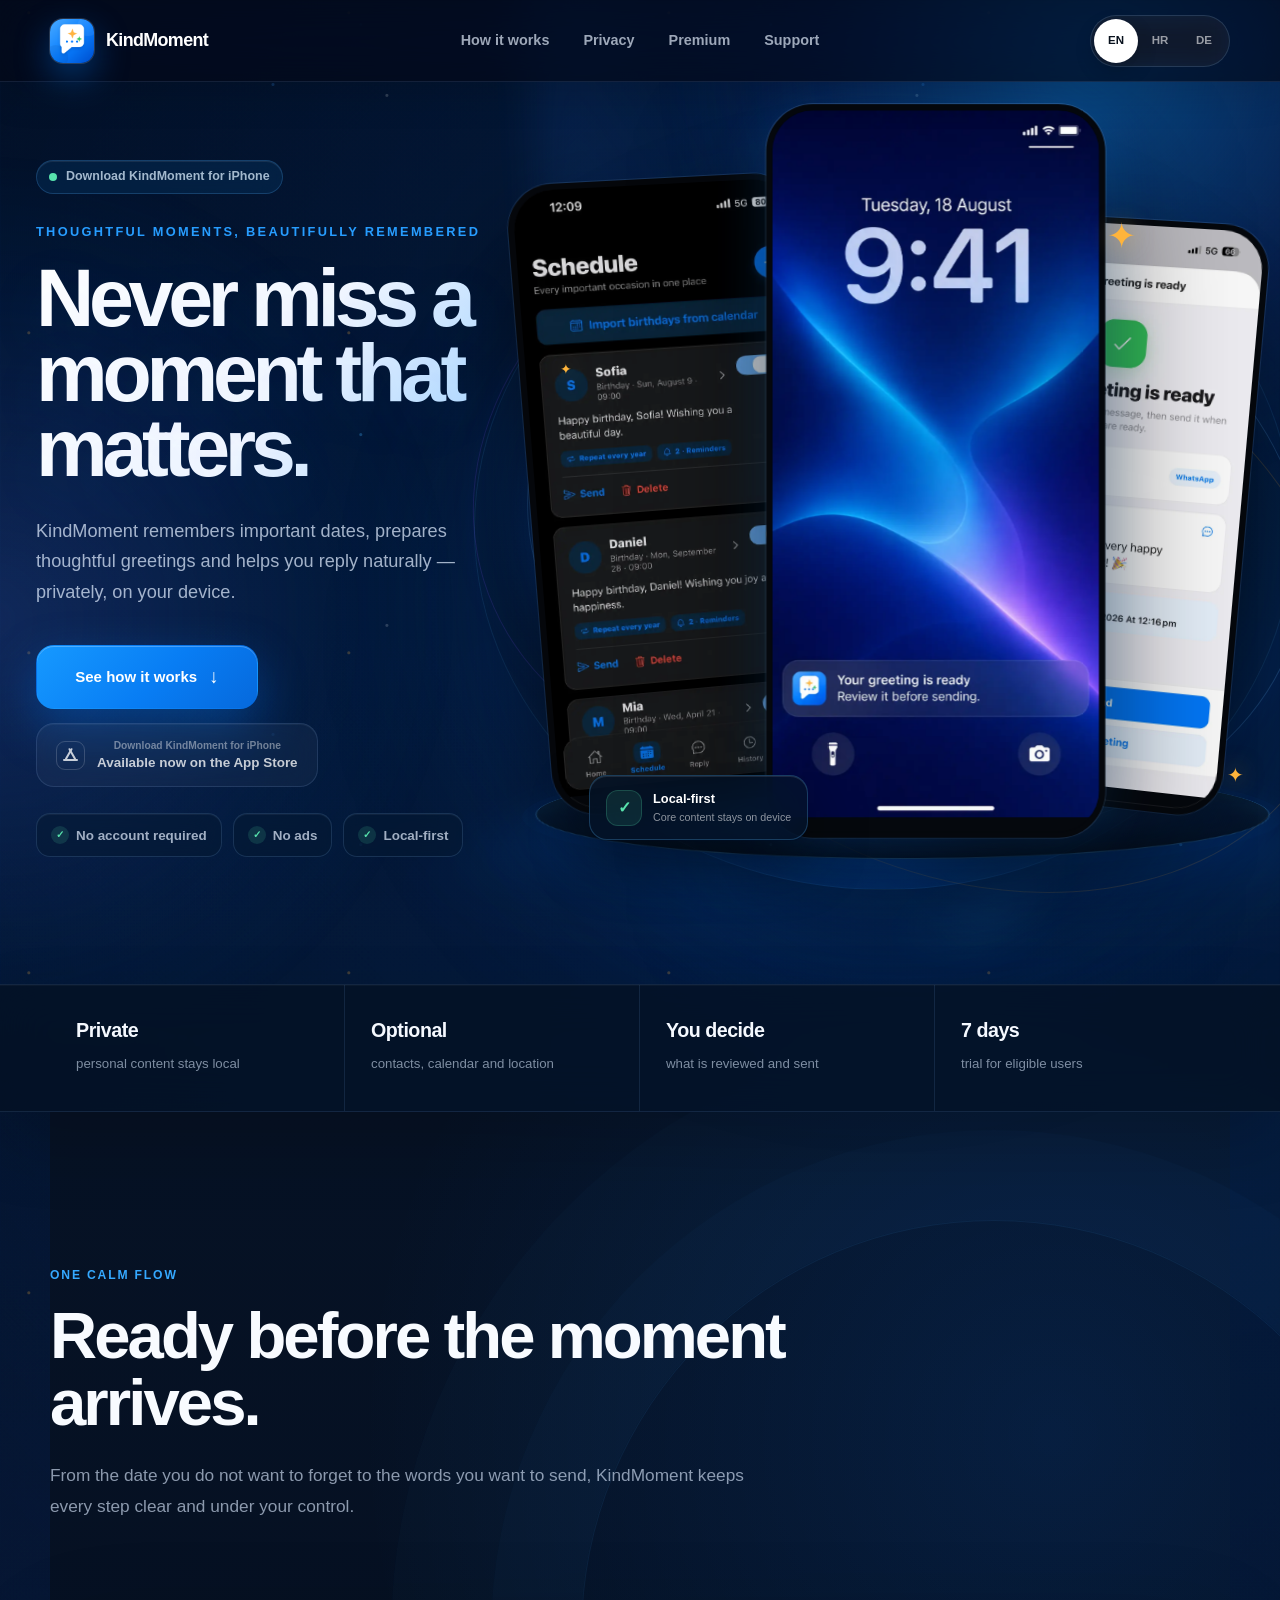
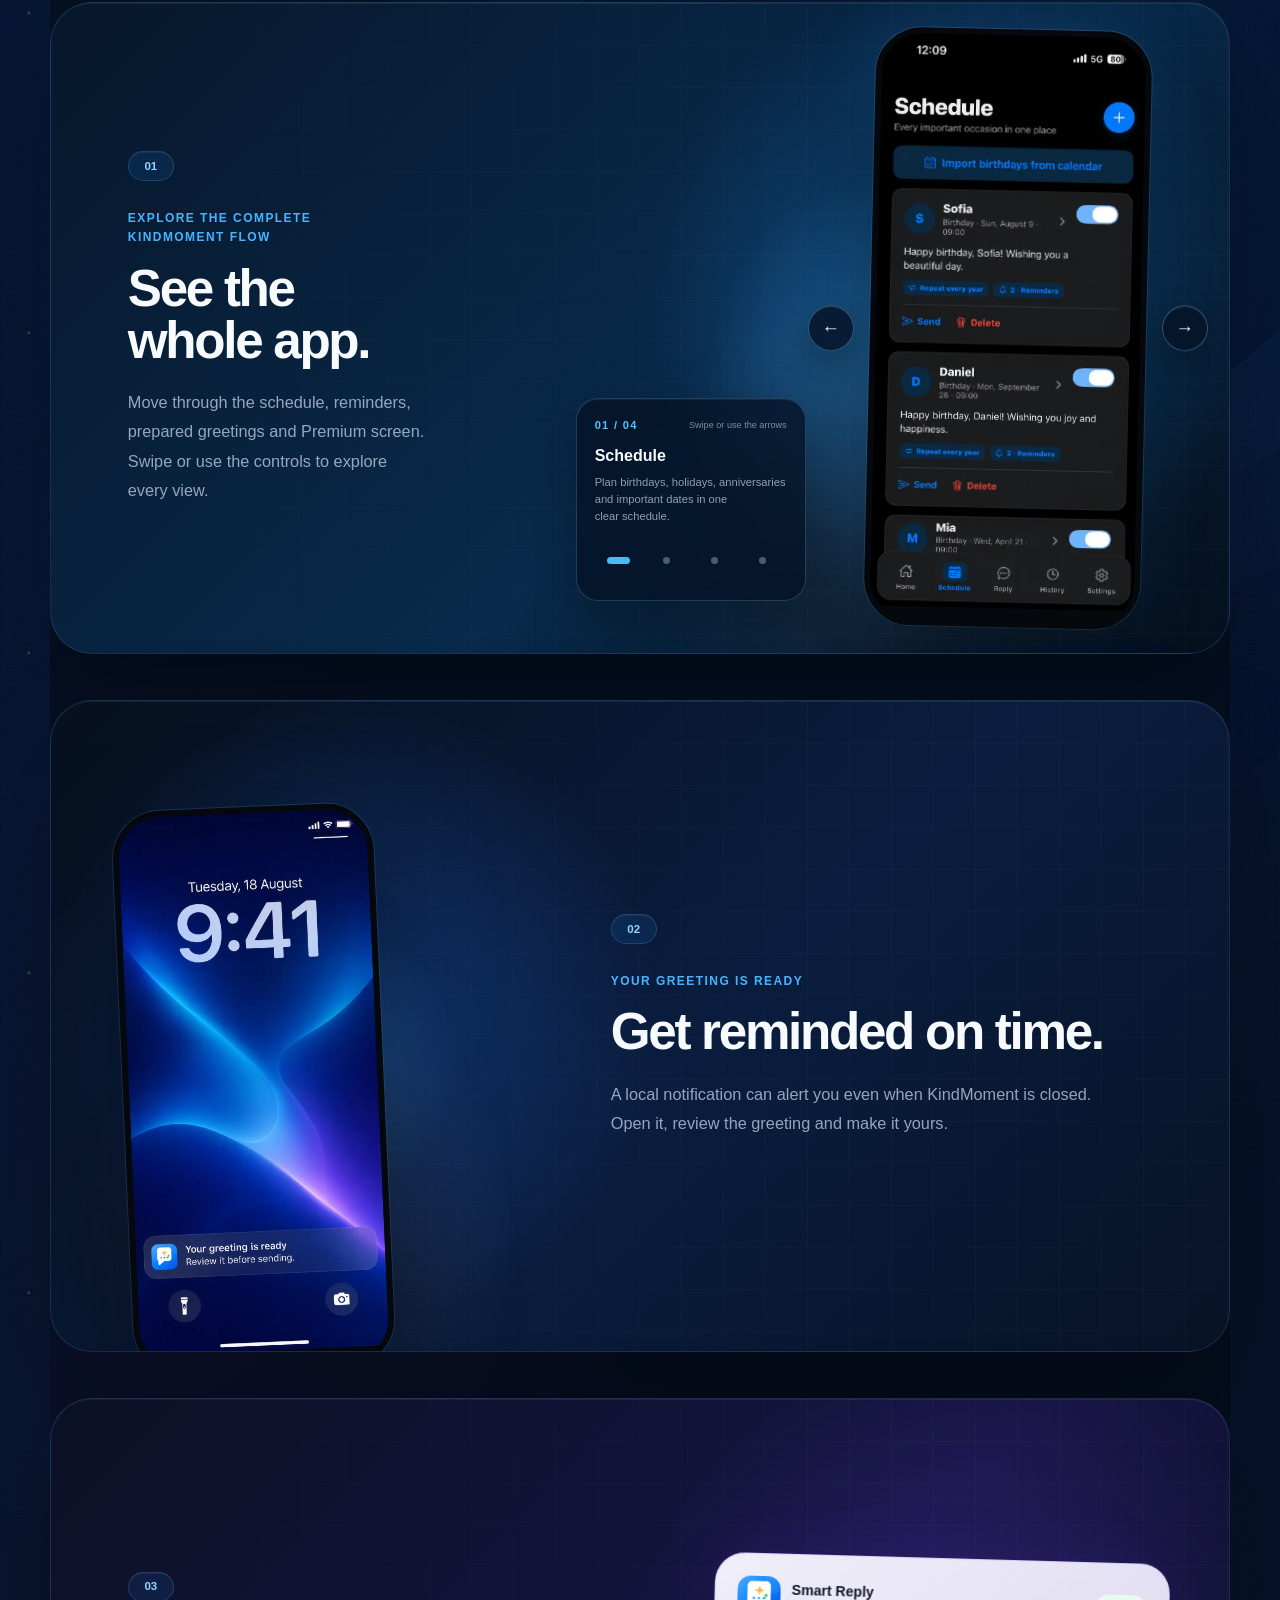
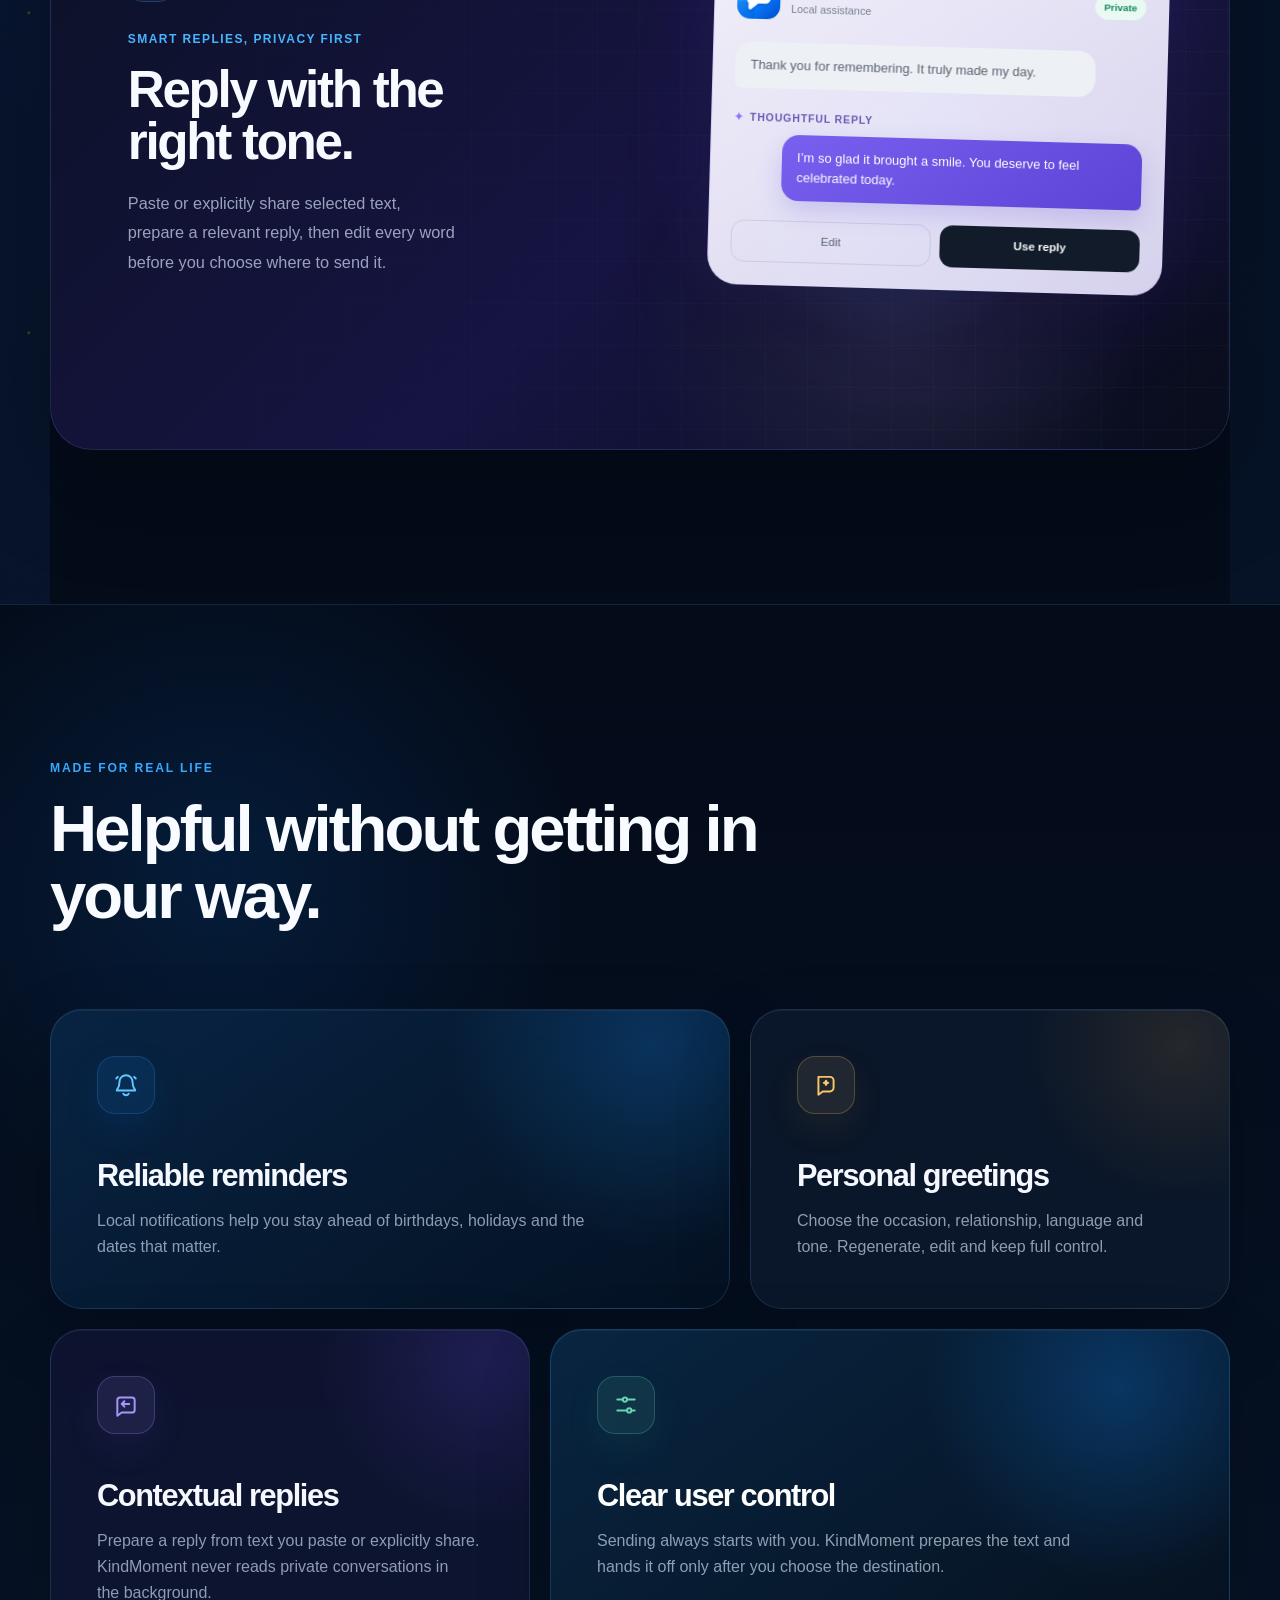
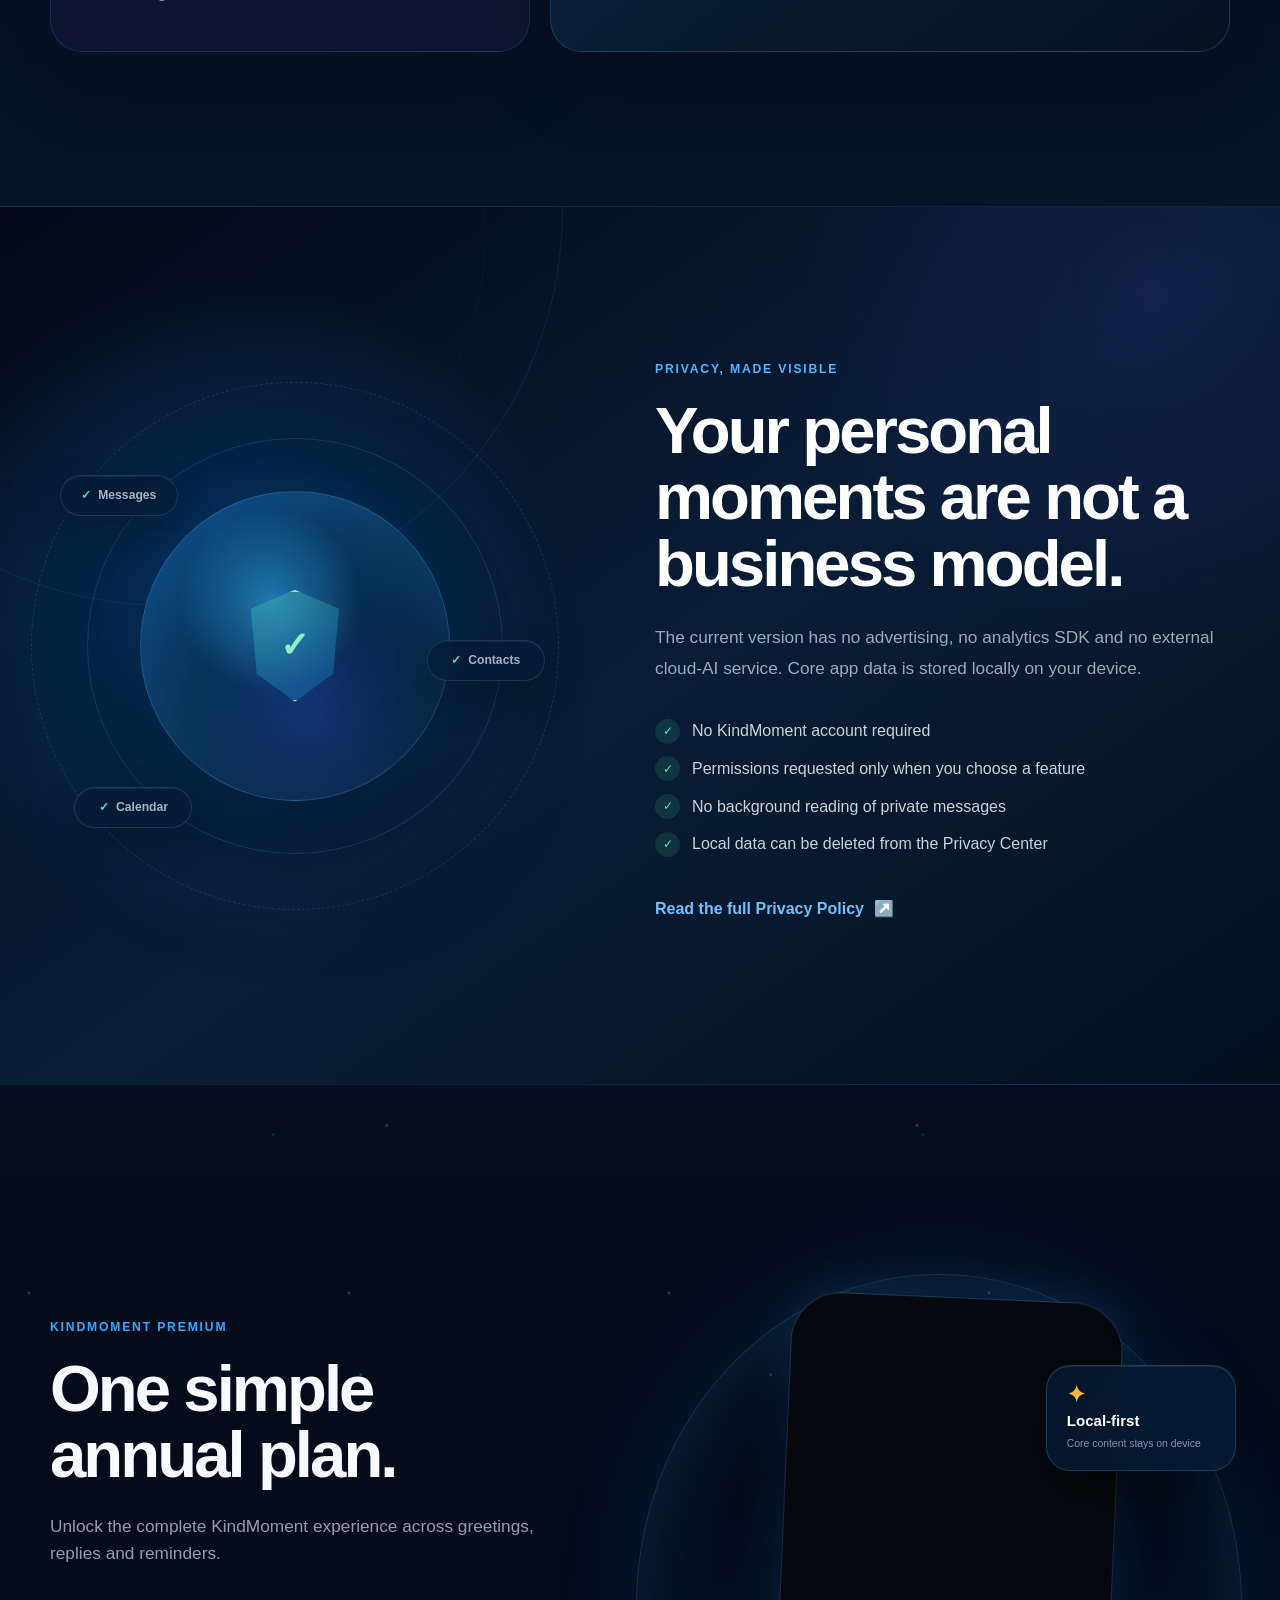
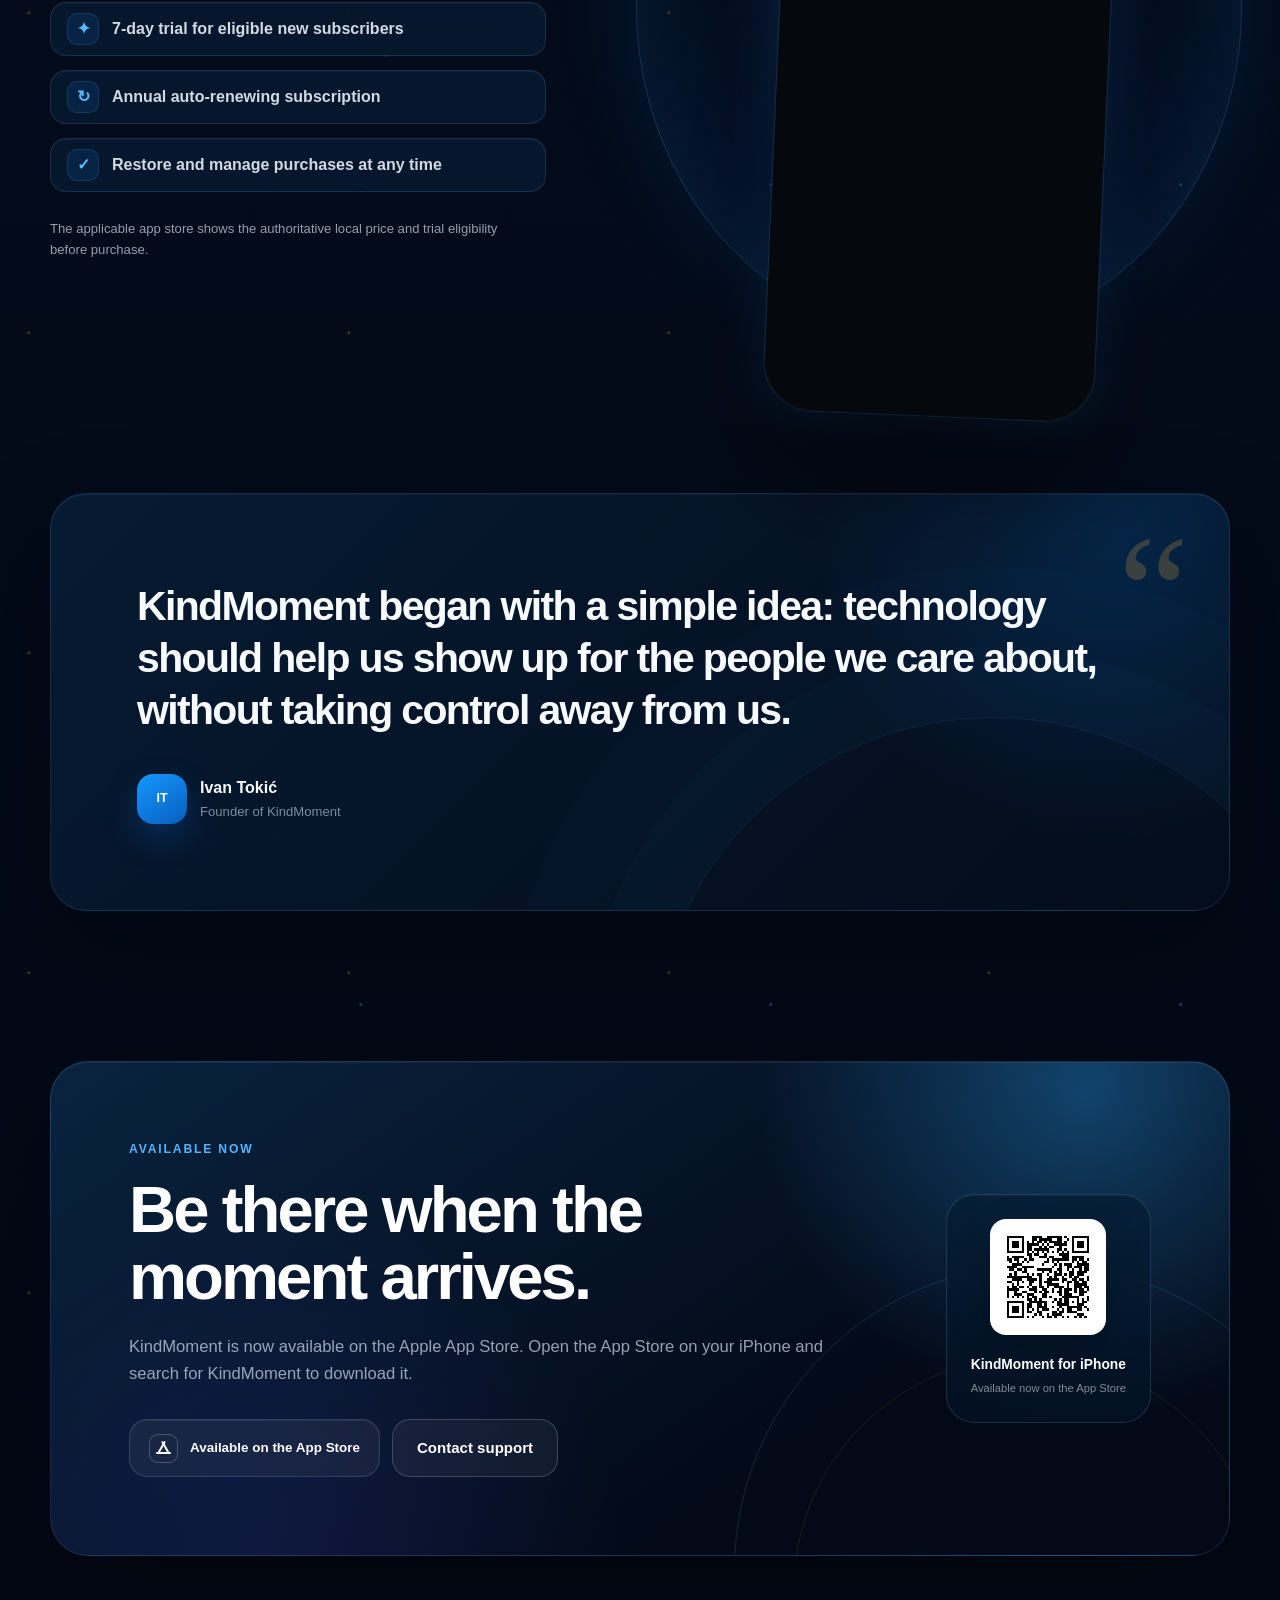
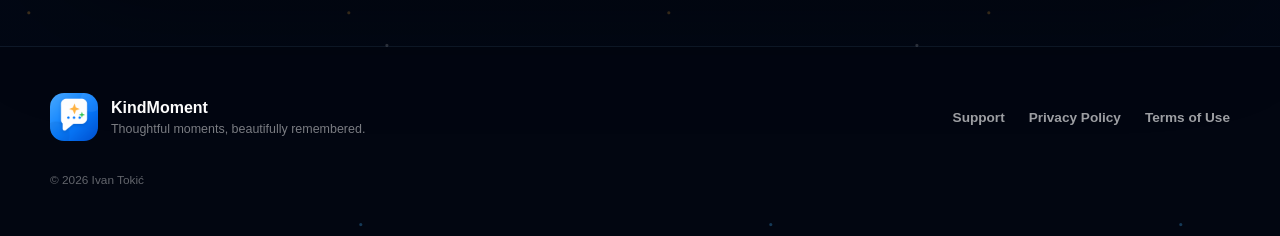
==== commit 00c0cfc9: "Use static rendering to prevent blank screen" ====
--- a/index.html
+++ b/index.html
@@ -1,4 +1,4 @@
-<!DOCTYPE html><html lang="en"><head><meta name="referrer" content="strict-origin-when-cross-origin"/><meta http-equiv="Content-Security-Policy" content="default-src 'self'; script-src 'self' 'unsafe-inline'; style-src 'self' 'unsafe-inline'; img-src 'self' data:; font-src 'self' data:; connect-src 'self'; object-src 'none'; base-uri 'self'; form-action 'self'; upgrade-insecure-requests"/><meta charSet="utf-8"/><meta name="viewport" content="width=device-width, initial-scale=1"/><link rel="preload" href="/assets/kindmoment-notification-real.webp" as="image" fetchPriority="high"/><link rel="preload" href="/assets/kindmoment-icon.png" as="image"/><link rel="preload" href="/assets/kindmoment-schedule-real.webp" as="image" fetchPriority="auto"/><link rel="preload" href="/assets/kindmoment-greeting-ready-real.webp" as="image" fetchPriority="auto"/><link rel="preload" href="/assets/kindmoment-app-store-qr.svg" as="image"/><link rel="stylesheet" href="/assets/index-BIJ7lr4t-scroll-surface-v4.css" data-rsc-css-href="/assets/index-BIJ7lr4t-scroll-surface-v4.css" data-precedence="vite-rsc/importer-resources"/><link rel="modulepreload" href="/assets/layout-segment-context-CgVqbtiN.js" crossorigin=""/><link rel="modulepreload" href="/assets/rolldown-runtime-QTnfLwEv.js" crossorigin=""/><link rel="modulepreload" href="/assets/framework-B5gSXtEp.js" crossorigin=""/><link rel="modulepreload" href="/assets/index-Khk-bTNC-mobile-scroll-fix-v2.js" crossorigin=""/><link rel="modulepreload" href="/assets/app-tour-carousel-mobile-scroll-fix-v2.js" crossorigin=""/><title>KindMoment — Never miss a moment that matters</title><meta name="description" content="Remember important dates, prepare thoughtful greetings and create contextual replies with privacy-first assistance on your device."/><meta name="application-name" content="KindMoment"/><meta name="creator" content="Ivan Tokić"/><meta name="publisher" content="Ivan Tokić"/><meta name="category" content="productivity"/><meta name="robots" content="index, follow"/><meta property="og:title" content="KindMoment — Never miss a moment that matters"/><meta property="og:description" content="Thoughtful greetings, reliable reminders and privacy-first replies."/><meta property="og:url" content="https://kindmoment.app/"/><meta property="og:type" content="website"/><meta property="og:site_name" content="KindMoment"/><meta property="og:image" content="https://kindmoment.app/assets/kindmoment-social.jpg"/><meta property="og:image:width" content="1200"/><meta property="og:image:height" content="630"/><meta property="og:image:type" content="image/jpeg"/><meta property="og:image:alt" content="KindMoment — thoughtful reminders, greetings and replies"/><meta name="twitter:card" content="summary_large_image"/><meta name="twitter:title" content="KindMoment — Never miss a moment that matters"/><meta name="twitter:description" content="Thoughtful greetings, reliable reminders and privacy-first replies."/><meta name="twitter:image" content="https://kindmoment.app/assets/kindmoment-social.jpg"/><link rel="shortcut icon" href="https://kindmoment.app/assets/kindmoment-icon-32.png"/><link rel="icon" href="https://kindmoment.app/assets/kindmoment-icon-32.png" sizes="32x32" type="image/png"/><link rel="icon" href="https://kindmoment.app/assets/kindmoment-icon-192.png" sizes="192x192" type="image/png"/><link rel="icon" href="https://kindmoment.app/favicon.svg" type="image/svg+xml"/><link rel="apple-touch-icon" href="https://kindmoment.app/assets/kindmoment-apple-touch-icon.png" sizes="180x180" type="image/png"/><link rel="manifest" href="https://kindmoment.app/manifest.webmanifest"/><link rel="canonical" href="https://kindmoment.app/"/><link rel="alternate" hrefLang="en" href="https://kindmoment.app/"/><link rel="alternate" hrefLang="hr" href="https://kindmoment.app/hr"/><link rel="alternate" hrefLang="de" href="https://kindmoment.app/de"/><script>self.__VINEXT_RSC_PARAMS__={}</script><script>self.__VINEXT_RSC_NAV__={"pathname":"/","searchParams":[]}</script><link rel="modulepreload" href="/assets/index-Khk-bTNC-mobile-scroll-fix-v2.js" />
+<!DOCTYPE html><html lang="en"><head><meta name="referrer" content="strict-origin-when-cross-origin"/><meta http-equiv="Content-Security-Policy" content="default-src 'self'; script-src 'self' 'unsafe-inline'; style-src 'self' 'unsafe-inline'; img-src 'self' data:; font-src 'self' data:; connect-src 'self'; object-src 'none'; base-uri 'self'; form-action 'self'; upgrade-insecure-requests"/><meta charSet="utf-8"/><meta name="viewport" content="width=device-width, initial-scale=1"/><link rel="preload" href="/assets/kindmoment-notification-real.webp" as="image" fetchPriority="high"/><link rel="preload" href="/assets/kindmoment-icon.png" as="image"/><link rel="preload" href="/assets/kindmoment-schedule-real.webp" as="image" fetchPriority="auto"/><link rel="preload" href="/assets/kindmoment-greeting-ready-real.webp" as="image" fetchPriority="auto"/><link rel="preload" href="/assets/kindmoment-app-store-qr.svg" as="image"/><link rel="stylesheet" href="/assets/index-BIJ7lr4t-scroll-surface-v4.css" data-rsc-css-href="/assets/index-BIJ7lr4t-scroll-surface-v4.css" data-precedence="vite-rsc/importer-resources"/><title>KindMoment — Never miss a moment that matters</title><meta name="description" content="Remember important dates, prepare thoughtful greetings and create contextual replies with privacy-first assistance on your device."/><meta name="application-name" content="KindMoment"/><meta name="creator" content="Ivan Tokić"/><meta name="publisher" content="Ivan Tokić"/><meta name="category" content="productivity"/><meta name="robots" content="index, follow"/><meta property="og:title" content="KindMoment — Never miss a moment that matters"/><meta property="og:description" content="Thoughtful greetings, reliable reminders and privacy-first replies."/><meta property="og:url" content="https://kindmoment.app/"/><meta property="og:type" content="website"/><meta property="og:site_name" content="KindMoment"/><meta property="og:image" content="https://kindmoment.app/assets/kindmoment-social.jpg"/><meta property="og:image:width" content="1200"/><meta property="og:image:height" content="630"/><meta property="og:image:type" content="image/jpeg"/><meta property="og:image:alt" content="KindMoment — thoughtful reminders, greetings and replies"/><meta name="twitter:card" content="summary_large_image"/><meta name="twitter:title" content="KindMoment — Never miss a moment that matters"/><meta name="twitter:description" content="Thoughtful greetings, reliable reminders and privacy-first replies."/><meta name="twitter:image" content="https://kindmoment.app/assets/kindmoment-social.jpg"/><link rel="shortcut icon" href="https://kindmoment.app/assets/kindmoment-icon-32.png"/><link rel="icon" href="https://kindmoment.app/assets/kindmoment-icon-32.png" sizes="32x32" type="image/png"/><link rel="icon" href="https://kindmoment.app/assets/kindmoment-icon-192.png" sizes="192x192" type="image/png"/><link rel="icon" href="https://kindmoment.app/favicon.svg" type="image/svg+xml"/><link rel="apple-touch-icon" href="https://kindmoment.app/assets/kindmoment-apple-touch-icon.png" sizes="180x180" type="image/png"/><link rel="manifest" href="https://kindmoment.app/manifest.webmanifest"/><link rel="canonical" href="https://kindmoment.app/"/><link rel="alternate" hrefLang="en" href="https://kindmoment.app/"/><link rel="alternate" hrefLang="hr" href="https://kindmoment.app/hr"/><link rel="alternate" hrefLang="de" href="https://kindmoment.app/de"/>
 <link rel="preload" href="/assets/_vinext_fonts/geist-8ac0455e797f/geist-ff2310f5.woff2" as="font" type="font/woff2" crossorigin />
 <link rel="preload" href="/assets/_vinext_fonts/geist-8ac0455e797f/geist-875ccdd4.woff2" as="font" type="font/woff2" crossorigin />
 <link rel="preload" href="/assets/_vinext_fonts/geist-8ac0455e797f/geist-52306abf.woff2" as="font" type="font/woff2" crossorigin />
@@ -119,4 +119,4 @@
 
 .__variable_geist_mono_1diim1n { --font-geist-mono: 'Geist Mono', sans-serif; }
 </style>
-<script src="/assets/section-anchor-scroll-fix-v3.js" defer></script></head><body class="__variable_geist_0tvmz3h __variable_geist_mono_1diim1n antialiased"><script type="application/ld+json">{"@context":"https://schema.org","@type":"WebSite","name":"KindMoment","url":"https://kindmoment.app/","description":"Thoughtful greetings, reliable reminders and privacy-first replies.","publisher":{"@type":"Person","name":"Ivan Tokić"}}</script><div class="site-shell" lang="en"><a class="skip-link" href="#main-content">Skip to main content</a><div class="aurora aurora-one" aria-hidden="true"></div><div class="aurora aurora-two" aria-hidden="true"></div><header class="topbar"><a class="brand" href="/" aria-label="KindMoment"><img src="/assets/kindmoment-icon.png" width="512" height="512" alt="" decoding="async"/><span>KindMoment</span></a><nav class="main-nav" aria-label="Primary navigation"><a href="#experience">How it works</a><a href="#privacy">Privacy</a><a href="#premium">Premium</a><a href="/support/">Support</a></nav><div class="language-switcher" aria-label="Language"><a href="/" aria-current="page">EN</a><a href="/hr">HR</a><a href="/de">DE</a></div></header><main id="main-content" tabindex="-1"><section class="hero section-width"><div class="hero-copy"><div class="launch-pill"><span class="pulse-dot" aria-hidden="true"></span>Download KindMoment for iPhone</div><p class="eyebrow">Thoughtful moments, beautifully remembered</p><h1>Never miss a moment that matters.</h1><p class="hero-lead">KindMoment remembers important dates, prepares thoughtful greetings and helps you reply naturally — privately, on your device.</p><div class="hero-actions"><a class="button button-primary" href="#experience">See how it works<span aria-hidden="true">↓</span></a><button class="button button-store button-disabled" type="button" disabled=""><span class="store-mark" aria-hidden="true"><span></span><span></span><span></span></span><span><small>Download KindMoment for iPhone</small><strong>Available now on the App Store</strong></span></button></div><ul class="hero-trust" aria-label="KindMoment highlights"><li><span aria-hidden="true">✓</span>No account required</li><li><span aria-hidden="true">✓</span>No ads</li><li><span aria-hidden="true">✓</span>Local-first</li></ul></div><div class="hero-stage" role="group" aria-label="KindMoment app preview"><div class="stage-aura" aria-hidden="true"></div><div class="orbit orbit-one" aria-hidden="true"></div><div class="orbit orbit-two" aria-hidden="true"></div><div class="orbit orbit-three" aria-hidden="true"></div><div class="spark spark-one" aria-hidden="true">✦</div><div class="spark spark-two" aria-hidden="true">✦</div><div class="spark spark-three" aria-hidden="true">✦</div><div class="stage-platform" aria-hidden="true"></div><figure class="phone phone-schedule"><img class="real-app-screen" src="/assets/kindmoment-schedule-real.webp" width="851" height="1848" alt="KindMoment app screen tour" loading="eager" fetchPriority="auto" decoding="async"/></figure><figure class="phone phone-greeting-ready"><img class="real-app-screen" src="/assets/kindmoment-greeting-ready-real.webp" width="946" height="2048" alt="Your greeting is ready. Review and personalize it before sending." loading="eager" fetchPriority="auto" decoding="async"/></figure><figure class="phone phone-notification"><img class="real-app-screen" src="/assets/kindmoment-notification-real.webp" width="853" height="1844" alt="KindMoment reminder on an iPhone lock screen" loading="eager" fetchPriority="high" decoding="async"/></figure><div class="privacy-chip"><span class="privacy-chip-icon" aria-hidden="true">✓</span><div><strong>Local-first</strong><span>Core content stays on device</span></div></div></div></section><section class="proof-strip" aria-label="KindMoment highlights"><div class="proof-grid section-width"><article><strong>Private</strong><span>personal content stays local</span></article><article><strong>Optional</strong><span>contacts, calendar and location</span></article><article><strong>You decide</strong><span>what is reviewed and sent</span></article><article><strong>7 days</strong><span>trial for eligible users</span></article></div></section><section class="story section-width page-section" id="experience"><div class="section-heading"><p class="eyebrow">One calm flow</p><h2>Ready before the moment arrives.</h2><p>From the date you do not want to forget to the words you want to send, KindMoment keeps every step clear and under your control.</p></div><div class="story-stack"><article class="story-card story-card-1"><div class="story-content"><span class="story-number">01</span><p class="story-kicker">Explore the complete KindMoment flow</p><h3>See the whole app.</h3><p class="story-body">Move through the schedule, reminders, prepared greetings and Premium screen. Swipe or use the controls to explore every view.</p></div><div class="story-visual"><div class="story-glow" aria-hidden="true"></div><div class="app-tour" role="region" aria-roledescription="carousel" aria-label="Explore KindMoment app screens" tabindex="0"><div class="app-tour-phone-wrap"><div class="app-tour-phone"><div class="app-tour-track" style="transform:translateX(-0%)"><figure class="app-tour-slide" aria-hidden="false"><img src="/assets/kindmoment-schedule-real.webp" width="851" height="1848" alt="KindMoment app screen tour" loading="eager" decoding="async" draggable="false"/></figure><figure class="app-tour-slide" aria-hidden="true"><img src="/assets/kindmoment-notification-real.webp" width="853" height="1844" alt="" loading="lazy" decoding="async" draggable="false"/></figure><figure class="app-tour-slide" aria-hidden="true"><img src="/assets/kindmoment-greeting-ready-real.webp" width="946" height="2048" alt="" loading="lazy" decoding="async" draggable="false"/></figure><figure class="app-tour-slide" aria-hidden="true"><img src="/assets/kindmoment-premium-real.webp" width="720" height="1567" alt="" loading="lazy" decoding="async" draggable="false"/></figure></div></div><button class="app-tour-arrow app-tour-arrow-previous" type="button" aria-label="Previous app screen"><span aria-hidden="true">←</span></button><button class="app-tour-arrow app-tour-arrow-next" type="button" aria-label="Next app screen"><span aria-hidden="true">→</span></button></div><div class="app-tour-meta"><div class="app-tour-status" role="status" aria-atomic="true"><div class="app-tour-meta-topline"><span>01<!-- --> /<!-- --> <!-- -->04</span><small>Swipe or use the arrows</small></div><strong>Schedule</strong><p>Plan birthdays, holidays, anniversaries and important dates in one clear schedule.</p></div><div class="app-tour-dots" role="group" aria-label="Explore KindMoment app screens"><button type="button" aria-label="Show: Schedule" aria-current="true"><span aria-hidden="true"></span></button><button type="button" aria-label="Show: Get reminded on time."><span aria-hidden="true"></span></button><button type="button" aria-label="Show: Your greeting is ready"><span aria-hidden="true"></span></button><button type="button" aria-label="Show: KindMoment Premium"><span aria-hidden="true"></span></button></div></div></div></div></article><article class="story-card story-card-2"><div class="story-content"><span class="story-number">02</span><p class="story-kicker">Your greeting is ready</p><h3>Get reminded on time.</h3><p class="story-body">A local notification can alert you even when KindMoment is closed. Open it, review the greeting and make it yours.</p></div><div class="story-visual"><div class="story-glow" aria-hidden="true"></div><figure class="story-phone story-phone-notification"><img class="real-app-screen" src="/assets/kindmoment-notification-real.webp" width="853" height="1844" alt="KindMoment reminder on an iPhone lock screen" loading="lazy" fetchPriority="auto" decoding="async"/></figure></div></article><article class="story-card story-card-3"><div class="story-content"><span class="story-number">03</span><p class="story-kicker">Smart replies, privacy first</p><h3>Reply with the right tone.</h3><p class="story-body">Paste or explicitly share selected text, prepare a relevant reply, then edit every word before you choose where to send it.</p></div><div class="story-visual"><div class="story-glow" aria-hidden="true"></div><div class="reply-demo" role="group" aria-label="KindMoment contextual reply preview"><div class="reply-demo-bar"><img src="/assets/kindmoment-icon.png" width="512" height="512" alt="" decoding="async"/><div><strong>Smart Reply</strong><span>Local assistance</span></div><span class="reply-private">Private</span></div><div class="message-bubble message-in">Thank you for remembering. It truly made my day.</div><div class="reply-label"><span aria-hidden="true">✦</span> <!-- -->Thoughtful reply</div><div class="message-bubble message-out">I’m so glad it brought a smile. You deserve to feel celebrated today.</div><div class="reply-actions"><span>Edit</span><strong>Use reply</strong></div></div></div></article></div></section><section class="features page-section"><div class="section-width"><div class="section-heading"><p class="eyebrow">Made for real life</p><h2>Helpful without getting in your way.</h2></div><div class="feature-grid"><article class="feature-card "><span class="feature-icon" aria-hidden="true"><svg viewBox="0 0 24 24" fill="none" stroke="currentColor" stroke-width="1.8" stroke-linecap="round" stroke-linejoin="round" vector-effect="non-scaling-stroke" focusable="false" aria-hidden="true"><path d="M18 9a6 6 0 0 0-12 0c0 6-2.5 6.8-2.5 8h17c0-1.2-2.5-2-2.5-8Z"></path><path d="M9.5 20a2.8 2.8 0 0 0 5 0"></path><path d="m4.5 4.5-1.5 1.5M19.5 4.5 21 6"></path></svg></span><h3>Reliable reminders</h3><p>Local notifications help you stay ahead of birthdays, holidays and the dates that matter.</p></article><article class="feature-card "><span class="feature-icon" aria-hidden="true"><svg viewBox="0 0 24 24" fill="none" stroke="currentColor" stroke-width="1.8" stroke-linecap="round" stroke-linejoin="round" vector-effect="non-scaling-stroke" focusable="false" aria-hidden="true"><path d="M5 4.5h10.5A3.5 3.5 0 0 1 19 8v6.5a3.5 3.5 0 0 1-3.5 3.5H9l-4 3V4.5Z"></path><path d="m12 8 .55 1.45L14 10l-1.45.55L12 12l-.55-1.45L10 10l1.45-.55L12 8Z"></path></svg></span><h3>Personal greetings</h3><p>Choose the occasion, relationship, language and tone. Regenerate, edit and keep full control.</p></article><article class="feature-card "><span class="feature-icon" aria-hidden="true"><svg viewBox="0 0 24 24" fill="none" stroke="currentColor" stroke-width="1.8" stroke-linecap="round" stroke-linejoin="round" vector-effect="non-scaling-stroke" focusable="false" aria-hidden="true"><path d="M20 16.5a2.5 2.5 0 0 1-2.5 2.5H8l-4 3V7.5A2.5 2.5 0 0 1 6.5 5h11A2.5 2.5 0 0 1 20 7.5Z"></path><path d="M15 11H8m2.5-2.5L8 11l2.5 2.5"></path></svg></span><h3>Contextual replies</h3><p>Prepare a reply from text you paste or explicitly share. KindMoment never reads private conversations in the background.</p></article><article class="feature-card feature-dark"><span class="feature-icon" aria-hidden="true"><svg viewBox="0 0 24 24" fill="none" stroke="currentColor" stroke-width="1.8" stroke-linecap="round" stroke-linejoin="round" vector-effect="non-scaling-stroke" focusable="false" aria-hidden="true"><path d="M4 7h5m4 0h7M4 17h9m4 0h3"></path><circle cx="11" cy="7" r="2"></circle><circle cx="15" cy="17" r="2"></circle></svg></span><h3>Clear user control</h3><p>Sending always starts with you. KindMoment prepares the text and hands it off only after you choose the destination.</p></article></div></div></section><section class="privacy-section page-section" id="privacy"><div class="section-width privacy-layout"><div class="privacy-visual" aria-hidden="true"><div class="shield-orb"><div class="shield">✓</div><span class="shield-ring shield-ring-one"></span><span class="shield-ring shield-ring-two"></span></div><span class="data-pill data-pill-one">Messages</span><span class="data-pill data-pill-two">Contacts</span><span class="data-pill data-pill-three">Calendar</span></div><div class="privacy-copy"><p class="eyebrow eyebrow-light">Privacy, made visible</p><h2>Your personal moments are not a business model.</h2><p class="privacy-lead">The current version has no advertising, no analytics SDK and no external cloud-AI service. Core app data is stored locally on your device.</p><ul><li><span aria-hidden="true">✓</span>No KindMoment account required</li><li><span aria-hidden="true">✓</span>Permissions requested only when you choose a feature</li><li><span aria-hidden="true">✓</span>No background reading of private messages</li><li><span aria-hidden="true">✓</span>Local data can be deleted from the Privacy Center</li></ul><a class="text-link light-link" href="/privacy.html">Read the full Privacy Policy<!-- --> <span aria-hidden="true">↗</span></a></div></div></section><section class="premium-section section-width page-section" id="premium"><div class="premium-copy"><p class="eyebrow">KindMoment Premium</p><h2>One simple annual plan.</h2><p>Unlock the complete KindMoment experience across greetings, replies and reminders.</p><ul class="premium-list"><li><span aria-hidden="true">✦</span>7-day trial for eligible new subscribers</li><li><span aria-hidden="true">↻</span>Annual auto-renewing subscription</li><li><span aria-hidden="true">✓</span>Restore and manage purchases at any time</li></ul><p class="premium-note">The applicable app store shows the authoritative local price and trial eligibility before purchase.</p></div><div class="premium-visual"><div class="premium-halo" aria-hidden="true"></div><figure class="premium-phone"><img class="real-app-screen" src="/assets/kindmoment-premium-real.webp" width="720" height="1567" alt="KindMoment Premium" loading="lazy" fetchPriority="auto" decoding="async"/></figure><div class="premium-badge" aria-hidden="true"><span>✦</span><strong>Local-first</strong><small>Core content stays on device</small></div></div></section><section class="founder-section section-width"><h2 class="sr-only">Founder of KindMoment</h2><div class="founder-mark" aria-hidden="true">“</div><blockquote>KindMoment began with a simple idea: technology should help us show up for the people we care about, without taking control away from us.</blockquote><div class="founder-person"><div class="founder-monogram" aria-hidden="true">IT</div><div><strong>Ivan Tokić</strong><span>Founder of KindMoment</span></div></div></section><section class="launch-section section-width" id="help"><div class="launch-copy"><p class="eyebrow eyebrow-light">Available now</p><h2>Be there when the moment arrives.</h2><p>KindMoment is now available on the Apple App Store. Open the App Store on your iPhone and search for KindMoment to download it.</p><div class="launch-actions"><a class="button button-store" href="https://apps.apple.com/app/kindmoment/id6790472602" target="_blank" rel="noreferrer"><span class="store-mark" aria-hidden="true"><span></span><span></span><span></span></span><strong>Available on the App Store</strong></a><a class="button button-outline-light" href="mailto:tokicx@gmail.com?subject=KindMoment%20Support">Contact support</a></div></div><a class="qr-placeholder" href="https://apps.apple.com/app/kindmoment/id6790472602" target="_blank" rel="noreferrer" aria-label="Available now on the App Store"><img class="app-store-qr" src="/assets/kindmoment-app-store-qr.svg" alt="" width="512" height="512"/><strong>KindMoment for iPhone</strong><span>Available now on the App Store</span></a></section></main><footer class="footer"><div class="section-width footer-layout"><div class="footer-brand"><img src="/assets/kindmoment-icon.png" width="512" height="512" alt="" loading="lazy" decoding="async"/><div><strong>KindMoment</strong><span>Thoughtful moments, beautifully remembered.</span></div></div><div class="footer-links"><a href="/support/">Support</a><a href="/privacy.html">Privacy Policy</a><a href="/terms.html">Terms of Use</a></div><p>© 2026 Ivan Tokić</p></div></footer></div><script id="_R_">import("/assets/index-Khk-bTNC-mobile-scroll-fix-v2.js")</script></body></html><script>self.__VINEXT_RSC_CHUNKS__=self.__VINEXT_RSC_CHUNKS__||[];self.__VINEXT_RSC_CHUNKS__.push("3:I[\"15c18cfaeeff\",[],\"LayoutSegmentProvider\",1]\n4:I[\"8c0f216c4604\",[],\"Slot\",1]\n5:I[\"593f344dc510\",[],\"NotFoundBoundary\",1]\n:HL[\"/assets/index-BIJ7lr4t-scroll-surface-v4.css\",\"style\"]\n:HL[\"/assets/kindmoment-icon.png\",\"image\"]\n")</script><script>self.__VINEXT_RSC_CHUNKS__=self.__VINEXT_RSC_CHUNKS__||[];self.__VINEXT_RSC_CHUNKS__.push("0:{\"__route\":\"route:/\",\"__interceptionContext\":null,\"__layoutIds\":[\"layout:/\"],\"__rootLayout\":\"/\",\"page:/\":\"$L1\",\"layout:/\":[[[[\"$\",\"link\",\"css:/assets/index-BIJ7lr4t-scroll-surface-v4.css\",{\"rel\":\"stylesheet\",\"precedence\":\"vite-rsc/importer-resources\",\"href\":\"/assets/index-BIJ7lr4t-scroll-surface-v4.css\",\"data-rsc-css-href\":\"/assets/index-BIJ7lr4t-scroll-surface-v4.css\"}],\"$undefined\"],\"$L2\"],null],\"route:/\":[[[\"$\",\"meta\",null,{\"charSet\":\"utf-8\"}],[[\"$\",\"title\",\"0\",{\"children\":\"KindMoment — Never miss a moment that matters\"}],[\"$\",\"meta\",\"1\",{\"name\":\"description\",\"content\":\"Remember important dates, prepare thoughtful greetings and create contextual replies with privacy-first assistance on your device.\"}],[\"$\",\"meta\",\"2\",{\"name\":\"application-name\",\"content\":\"KindMoment\"}],[\"$\",\"meta\",\"3\",{\"name\":\"creator\",\"content\":\"Ivan Tokić\"}],[\"$\",\"meta\",\"4\",{\"name\":\"publisher\",\"content\":\"Ivan Tokić\"}],[\"$\",\"meta\",\"5\",{\"name\":\"category\",\"content\":\"productivity\"}],[\"$\",\"meta\",\"6\",{\"name\":\"robots\",\"content\":\"index, follow\"}],[\"$\",\"meta\",\"7\",{\"property\":\"og:title\",\"content\":\"KindMoment — Never miss a moment that matters\"}],[\"$\",\"meta\",\"8\",{\"property\":\"og:description\",\"content\":\"Thoughtful greetings, reliable reminders and privacy-first replies.\"}],[\"$\",\"meta\",\"9\",{\"property\":\"og:url\",\"content\":\"https://kindmoment.app/\"}],[\"$\",\"meta\",\"10\",{\"property\":\"og:type\",\"content\":\"website\"}],[\"$\",\"meta\",\"11\",{\"property\":\"og:image\",\"content\":\"https://kindmoment.app/assets/kindmoment-social.jpg\"}],[\"$\",\"meta\",\"12\",{\"property\":\"og:image:width\",\"content\":\"1200\"}],[\"$\",\"meta\",\"13\",{\"property\":\"og:image:height\",\"content\":\"630\"}],[\"$\",\"meta\",\"14\",{\"property\":\"og:image:type\",\"content\":\"image/jpeg\"}],[\"$\",\"meta\",\"15\",{\"property\":\"og:image:alt\",\"content\":\"KindMoment — thoughtful reminders, greetings and replies\"}],[\"$\",\"meta\",\"16\",{\"name\":\"twitter:card\",\"content\":\"summary_large_image\"}],[\"$\",\"meta\",\"17\",{\"name\":\"twitter:title\",\"content\":\"KindMoment — Never miss a moment that matters\"}],[\"$\",\"meta\",\"18\",{\"name\":\"twitter:description\",\"content\":\"Thoughtful greetings, reliable reminders and privacy-first replies.\"}],[\"$\",\"meta\",\"19\",{\"name\":\"twitter:image\",\"content\":\"https://kindmoment.app/assets/kindmoment-social.jpg\"}],[\"$\",\"link\",\"20\",{\"rel\":\"shortcut icon\",\"href\":\"https://kindmoment.app/assets/kindmoment-icon-32.png\"}],[\"$\",\"link\",\"21\",{\"rel\":\"icon\",\"href\":\"https://kindmoment.app/assets/kindmoment-icon-32.png\",\"sizes\":\"32x32\",\"type\":\"image/png\"}],[\"$\",\"link\",\"22\",{\"rel\":\"icon\",\"href\":\"https://kindmoment.app/assets/kindmoment-icon-192.png\",\"sizes\":\"192x192\",\"type\":\"image/png\"}],[\"$\",\"link\",\"23\",{\"rel\":\"icon\",\"href\":\"https://kindmoment.app/favicon.svg\",\"type\":\"image/svg+xml\"}],[\"$\",\"link\",\"24\",{\"rel\":\"apple-touch-icon\",\"href\":\"https://kindmoment.app/assets/kindmoment-apple-touch-icon.png\",\"sizes\":\"180x180\",\"type\":\"image/png\"}],[\"$\",\"link\",\"25\",{\"rel\":\"manifest\",\"href\":\"https://kindmoment.app/manifest.webmanifest\"}],[\"$\",\"link\",\"26\",{\"rel\":\"canonical\",\"href\":\"https://kindmoment.app/\"}],[\"$\",\"link\",\"27\",{\"rel\":\"alternate\",\"hrefLang\":\"en\",\"href\":\"https://kindmoment.app/\"}],[\"$\",\"link\",\"28\",{\"rel\":\"alternate\",\"hrefLang\":\"hr\",\"href\":\"https://kindmoment.app/hr\"}],[\"$\",\"link\",\"29\",{\"rel\":\"alternate\",\"hrefLang\":\"de\",\"href\":\"https://kindmoment.app/de\"}]],[[\"$\",\"meta\",\"0\",{\"name\":\"viewport\",\"content\":\"width=device-width, initial-scale=1\"}]]],[\"$\",\"$L3\",null,{\"segmentMap\":{\"children\":[]},\"children\":[\"$\",\"$L4\",null,{\"id\":\"layout:/\",\"parallelSlots\":\"$undefined\",\"children\":[\"$\",\"$L5\",null,{\"resetKey\":\"\",\"fallback\":[\"$\",\"div\",null,{\"className\":\"inner-page\",\"children\":[[\"$\",\"a\",null,{\"className\":\"skip-link\",\"href\":\"#inner-main\",\"children\":\"Skip to main content\"}],[\"$\",\"header\",null,{\"className\":\"inner-header\",\"children\":[[\"$\",\"a\",null,{\"className\":\"brand\",\"href\":\"/\",\"aria-label\":\"KindMoment\",\"children\":[[\"$\",\"img\",null,{\"src\":\"/assets/kindmoment-icon.png\",\"width\":512,\"height\":512,\"alt\":\"\",\"decoding\":\"async\"}],[\"$\",\"span\",null,{\"children\":\"KindMoment\"}]]}],[\"$\",\"nav\",null,{\"className\":\"inner-nav\",\"aria-label\":\"Support and legal navigation\",\"children\":[[\"$\",\"a\",null,{\"href\":\"/support/\",\"children\":\"Support\"}],[\"$\",\"a\",null,{\"href\":\"/privacy.html\",\"children\":\"Privacy\"}],[\"$\",\"a\",null,{\"href\":\"/terms.html\",\"children\":\"Terms\"}]]}]]}],[\"$\",\"main\",null,{\"className\":\"inner-content\",\"id\":\"inner-main\",\"tabIndex\":-1,\"children\":[[\"$\",\"p\",null,{\"className\":\"eyebrow\",\"children\":\"404\"}],[\"$\",\"h1\",null,{\"children\":\"This moment is not here.\"}],\"$L6\",\"$L7\"]}],\"$L8\"]}],\"children\":\"$L9\"}]}]}]],\"__layoutFlags\":{\"layout:/\":\"s\"},\"__artifactCompatibility\":{\"schemaVersion\":1,\"graphVersion\":\"app-route-graph:4uhn5s1wvoptc\",\"deploymentVersion\":\"886e74d7-5bd6-4018-bc83-bc290243bfaa\",\"appElementsSchemaVersion\":1,\"rscPayloadSchemaVersion\":1,\"rootBoundaryId\":\"/\",\"renderEpoch\":null}}\n")</script><script>self.__VINEXT_RSC_CHUNKS__=self.__VINEXT_RSC_CHUNKS__||[];self.__VINEXT_RSC_CHUNKS__.push("a:I[\"593f344dc510\",[],\"RedirectBoundary\",1]\n6:[\"$\",\"p\",null,{\"className\":\"inner-lead\",\"children\":\"The page may have moved, but KindMoment support and legal information are still available.\"}]\n7:[\"$\",\"section\",null,{\"className\":\"support-card\",\"children\":[[\"$\",\"div\",null,{\"children\":[[\"$\",\"h2\",null,{\"children\":\"Choose where to go next\"}],[\"$\",\"p\",null,{\"children\":\"Return to KindMoment or open the support center.\"}]]}],[\"$\",\"div\",null,{\"className\":\"not-found-actions\",\"children\":[[\"$\",\"a\",null,{\"className\":\"button\",\"href\":\"/\",\"children\":\"KindMoment home\"}],[\"$\",\"a\",null,{\"className\":\"text-link\",\"href\":\"/support/\",\"children\":[\"Open support \",[\"$\",\"span\",null,{\"aria-hidden\":\"true\",\"children\":\"→\"}]]}]]}]]}]\n8:[\"$\",\"footer\",null,{\"className\":\"footer\",\"children\":[\"$\",\"div\",null,{\"className\":\"section-width footer-layout\",\"children\":[[\"$\",\"div\",null,{\"className\":\"footer-brand\",\"children\":[[\"$\",\"img\",null,{\"src\":\"/assets/kindmoment-icon.png\",\"width\":512,\"height\":512,\"alt\":\"\",\"loading\":\"lazy\",\"decoding\":\"async\"}],[\"$\",\"div\",null,{\"children\":[[\"$\",\"strong\",null,{\"children\":\"KindMoment\"}],[\"$\",\"span\",null,{\"children\":\"Thoughtful moments, beautifully remembered.\"}]]}]]}],[\"$\",\"div\",null,{\"className\":\"footer-links\",\"children\":[[\"$\",\"a\",null,{\"href\":\"/\",\"children\":\"Home\"}],[\"$\",\"a\",null,{\"href\":\"/support/\",\"children\":\"Support\"}],[\"$\",\"a\",null,{\"href\":\"/privacy.html\",\"children\":\"Privacy Policy\"}],[\"$\",\"a\",null,{\"href\":\"/terms.html\",\"children\":\"Terms of Use\"}]]}],[\"$\",\"p\",null,{\"children\":\"© 2026 Ivan Tokić\"}]]}]}]\n")</script><script>self.__VINEXT_RSC_CHUNKS__=self.__VINEXT_RSC_CHUNKS__||[];self.__VINEXT_RSC_CHUNKS__.push("9:[\"$\",\"$L5\",null,{\"resetKey\":\"\",\"fallback\":[\"$\",\"div\",null,{\"className\":\"inner-page\",\"children\":[[\"$\",\"a\",null,{\"className\":\"skip-link\",\"href\":\"#inner-main\",\"children\":\"Skip to main content\"}],[\"$\",\"header\",null,{\"className\":\"inner-header\",\"children\":[[\"$\",\"a\",null,{\"className\":\"brand\",\"href\":\"/\",\"aria-label\":\"KindMoment\",\"children\":[[\"$\",\"img\",null,{\"src\":\"/assets/kindmoment-icon.png\",\"width\":512,\"height\":512,\"alt\":\"\",\"decoding\":\"async\"}],[\"$\",\"span\",null,{\"children\":\"KindMoment\"}]]}],[\"$\",\"nav\",null,{\"className\":\"inner-nav\",\"aria-label\":\"Support and legal navigation\",\"children\":[[\"$\",\"a\",null,{\"href\":\"/support/\",\"children\":\"Support\"}],[\"$\",\"a\",null,{\"href\":\"/privacy.html\",\"children\":\"Privacy\"}],[\"$\",\"a\",null,{\"href\":\"/terms.html\",\"children\":\"Terms\"}]]}]]}],[\"$\",\"main\",null,{\"className\":\"inner-content\",\"id\":\"inner-main\",\"tabIndex\":-1,\"children\":[[\"$\",\"p\",null,{\"className\":\"eyebrow\",\"children\":\"404\"}],[\"$\",\"h1\",null,{\"children\":\"This moment is not here.\"}],[\"$\",\"p\",null,{\"className\":\"inner-lead\",\"children\":\"The page may have moved, but KindMoment support and legal information are still available.\"}],[\"$\",\"section\",null,{\"className\":\"support-card\",\"children\":[[\"$\",\"div\",null,{\"children\":[[\"$\",\"h2\",null,{\"children\":\"Choose where to go next\"}],[\"$\",\"p\",null,{\"children\":\"Return to KindMoment or open the support center.\"}]]}],[\"$\",\"div\",null,{\"className\":\"not-found-actions\",\"children\":[[\"$\",\"a\",null,{\"className\":\"button\",\"href\":\"/\",\"children\":\"KindMoment home\"}],[\"$\",\"a\",null,{\"className\":\"text-link\",\"href\":\"/support/\",\"children\":[\"Open support \",[\"$\",\"span\",null,{\"aria-hidden\":\"true\",\"children\":\"→\"}]]}]]}]]}]]}],[\"$\",\"footer\",null,{\"className\":\"footer\",\"children\":[\"$\",\"div\",null,{\"className\":\"section-width footer-layout\",\"children\":[[\"$\",\"div\",null,{\"className\":\"footer-brand\",\"children\":[[\"$\",\"img\",null,{\"src\":\"/assets/kindmoment-icon.png\",\"width\":512,\"height\":512,\"alt\":\"\",\"loading\":\"lazy\",\"decoding\":\"async\"}],[\"$\",\"div\",null,{\"children\":[[\"$\",\"strong\",null,{\"children\":\"KindMoment\"}],[\"$\",\"span\",null,{\"children\":\"Thoughtful moments, beautifully remembered.\"}]]}]]}],[\"$\",\"div\",null,{\"className\":\"footer-links\",\"children\":[[\"$\",\"a\",null,{\"href\":\"/\",\"children\":\"Home\"}],[\"$\",\"a\",null,{\"href\":\"/support/\",\"children\":\"Support\"}],[\"$\",\"a\",null,{\"href\":\"/privacy.html\",\"children\":\"Privacy Policy\"}],[\"$\",\"a\",null,{\"href\":\"/terms.html\",\"children\":\"Terms of Use\"}]]}],[\"$\",\"p\",null,{\"children\":\"© 2026 Ivan Tokić\"}]]}]}]]}],\"children\":[\"$\",\"$La\",null,{\"children\":[\"$\",\"$L3\",null,{\"segmentMap\":{\"children\":[]},\"children\":[\"$\",\"$L4\",null,{\"id\":\"page:/\"}]}]}]}]\n")</script><script>self.__VINEXT_RSC_CHUNKS__=self.__VINEXT_RSC_CHUNKS__||[];self.__VINEXT_RSC_CHUNKS__.push("14:I[\"8c0f216c4604\",[],\"Children\",1]\n:HL[\"/assets/kindmoment-schedule-real.webp\",\"image\",{\"fetchPriority\":\"auto\"}]\n:HL[\"/assets/kindmoment-greeting-ready-real.webp\",\"image\",{\"fetchPriority\":\"auto\"}]\n:HL[\"/assets/kindmoment-notification-real.webp\",\"image\",{\"fetchPriority\":\"high\"}]\n")</script><script>self.__VINEXT_RSC_CHUNKS__=self.__VINEXT_RSC_CHUNKS__||[];self.__VINEXT_RSC_CHUNKS__.push("1:[\"$\",\"div\",null,{\"className\":\"site-shell\",\"lang\":\"en\",\"children\":[[\"$\",\"a\",null,{\"className\":\"skip-link\",\"href\":\"#main-content\",\"children\":\"Skip to main content\"}],[\"$\",\"div\",null,{\"className\":\"aurora aurora-one\",\"aria-hidden\":\"true\"}],[\"$\",\"div\",null,{\"className\":\"aurora aurora-two\",\"aria-hidden\":\"true\"}],[\"$\",\"header\",null,{\"className\":\"topbar\",\"children\":[[\"$\",\"a\",null,{\"className\":\"brand\",\"href\":\"/\",\"aria-label\":\"KindMoment\",\"children\":[[\"$\",\"img\",null,{\"src\":\"/assets/kindmoment-icon.png\",\"width\":512,\"height\":512,\"alt\":\"\",\"decoding\":\"async\"}],[\"$\",\"span\",null,{\"children\":\"KindMoment\"}]]}],[\"$\",\"nav\",null,{\"className\":\"main-nav\",\"aria-label\":\"Primary navigation\",\"children\":[[\"$\",\"a\",null,{\"href\":\"#experience\",\"children\":\"How it works\"}],[\"$\",\"a\",null,{\"href\":\"#privacy\",\"children\":\"Privacy\"}],[\"$\",\"a\",null,{\"href\":\"#premium\",\"children\":\"Premium\"}],[\"$\",\"a\",null,{\"href\":\"/support/\",\"children\":\"Support\"}]]}],[\"$\",\"div\",null,{\"className\":\"language-switcher\",\"aria-label\":\"Language\",\"children\":[[\"$\",\"a\",\"en\",{\"href\":\"/\",\"aria-current\":\"page\",\"children\":\"EN\"}],[\"$\",\"a\",\"hr\",{\"href\":\"/hr\",\"aria-current\":\"$undefined\",\"children\":\"HR\"}],[\"$\",\"a\",\"de\",{\"href\":\"/de\",\"aria-current\":\"$undefined\",\"children\":\"DE\"}]]}]]}],[\"$\",\"main\",null,{\"id\":\"main-content\",\"tabIndex\":-1,\"children\":[[\"$\",\"section\",null,{\"className\":\"hero section-width\",\"children\":[[\"$\",\"div\",null,{\"className\":\"hero-copy\",\"children\":[[\"$\",\"div\",null,{\"className\":\"launch-pill\",\"children\":[[\"$\",\"span\",null,{\"className\":\"pulse-dot\",\"aria-hidden\":\"true\"}],\"Download KindMoment for iPhone\"]}],[\"$\",\"p\",null,{\"className\":\"eyebrow\",\"children\":\"Thoughtful moments, beautifully remembered\"}],[\"$\",\"h1\",null,{\"children\":\"Never miss a moment that matters.\"}],[\"$\",\"p\",null,{\"className\":\"hero-lead\",\"children\":\"KindMoment remembers important dates, prepares thoughtful greetings and helps you reply naturally — privately, on your device.\"}],[\"$\",\"div\",null,{\"className\":\"hero-actions\",\"children\":[[\"$\",\"a\",null,{\"className\":\"button button-primary\",\"href\":\"#experience\",\"children\":[\"See how it works\",[\"$\",\"span\",null,{\"aria-hidden\":\"true\",\"children\":\"↓\"}]]}],[\"$\",\"button\",null,{\"className\":\"button button-store button-disabled\",\"type\":\"button\",\"disabled\":true,\"children\":[[\"$\",\"span\",null,{\"className\":\"store-mark\",\"aria-hidden\":\"true\",\"children\":[[\"$\",\"span\",null,{}],[\"$\",\"span\",null,{}],[\"$\",\"span\",null,{}]]}],[\"$\",\"span\",null,{\"children\":[[\"$\",\"small\",null,{\"children\":\"Download KindMoment for iPhone\"}],[\"$\",\"strong\",null,{\"children\":\"Available now on the App Store\"}]]}]]}]]}],[\"$\",\"ul\",null,{\"className\":\"hero-trust\",\"aria-label\":\"KindMoment highlights\",\"children\":[[\"$\",\"li\",\"No account required\",{\"children\":[[\"$\",\"span\",null,{\"aria-hidden\":\"true\",\"children\":\"✓\"}],\"No account required\"]}],[\"$\",\"li\",\"No ads\",{\"children\":[[\"$\",\"span\",null,{\"aria-hidden\":\"true\",\"children\":\"✓\"}],\"No ads\"]}],[\"$\",\"li\",\"Local-first\",{\"children\":[[\"$\",\"span\",null,{\"aria-hidden\":\"true\",\"children\":\"✓\"}],\"Local-first\"]}]]}]]}],[\"$\",\"div\",null,{\"className\":\"hero-stage\",\"role\":\"group\",\"aria-label\":\"KindMoment app preview\",\"children\":[[\"$\",\"div\",null,{\"className\":\"stage-aura\",\"aria-hidden\":\"true\"}],[\"$\",\"div\",null,{\"className\":\"orbit orbit-one\",\"aria-hidden\":\"true\"}],[\"$\",\"div\",null,{\"className\":\"orbit orbit-two\",\"aria-hidden\":\"true\"}],[\"$\",\"div\",null,{\"className\":\"orbit orbit-three\",\"aria-hidden\":\"true\"}],[\"$\",\"div\",null,{\"className\":\"spark spark-one\",\"aria-hidden\":\"true\",\"children\":\"✦\"}],[\"$\",\"div\",null,{\"className\":\"spark spark-two\",\"aria-hidden\":\"true\",\"children\":\"✦\"}],[\"$\",\"div\",null,{\"className\":\"spark spark-three\",\"aria-hidden\":\"true\",\"children\":\"✦\"}],[\"$\",\"div\",null,{\"className\":\"stage-platform\",\"aria-hidden\":\"true\"}],[\"$\",\"figure\",null,{\"className\":\"phone phone-schedule\",\"children\":[\"$\",\"img\",null,{\"className\":\"real-app-screen\",\"src\":\"/assets/kindmoment-schedule-real.webp\",\"width\":851,\"height\":1848,\"alt\":\"KindMoment app screen tour\",\"loading\":\"eager\",\"fetchPriority\":\"auto\",\"decoding\":\"async\"}]}],[\"$\",\"figure\",null,{\"className\":\"phone phone-greeting-ready\",\"children\":[\"$\",\"img\",null,{\"className\":\"real-app-screen\",\"src\":\"/assets/kindmoment-greeting-ready-real.webp\",\"width\":946,\"height\":2048,\"alt\":\"Your greeting is ready. Review and personalize it before sending.\",\"loading\":\"eager\",\"fetchPriority\":\"auto\",\"decoding\":\"async\"}]}],[\"$\",\"figure\",null,{\"className\":\"phone phone-notification\",\"children\":[\"$\",\"img\",null,{\"className\":\"real-app-screen\",\"src\":\"/assets/kindmoment-notification-real.webp\",\"width\":853,\"height\":1844,\"alt\":\"KindMoment reminder on an iPhone lock screen\",\"loading\":\"eager\",\"fetchPriority\":\"high\",\"decoding\":\"async\"}]}],[\"$\",\"div\",null,{\"className\":\"privacy-chip\",\"children\":[[\"$\",\"span\",null,{\"className\":\"privacy-chip-icon\",\"aria-hidden\":\"true\",\"children\":\"✓\"}],\"$Lb\"]}]]}]]}],\"$Lc\",\"$Ld\",\"$Le\",\"$Lf\",\"$L10\",\"$L11\",\"$L12\"]}],\"$L13\"]}]\n")</script><script>self.__VINEXT_RSC_CHUNKS__=self.__VINEXT_RSC_CHUNKS__||[];self.__VINEXT_RSC_CHUNKS__.push("2:[\"$\",\"html\",null,{\"lang\":\"en\",\"children\":[\"$\",\"body\",null,{\"className\":\"__variable_geist_0tvmz3h __variable_geist_mono_1diim1n antialiased\",\"children\":[[\"$\",\"script\",null,{\"type\":\"application/ld+json\",\"dangerouslySetInnerHTML\":{\"__html\":\"{\\\"@context\\\":\\\"https://schema.org\\\",\\\"@type\\\":\\\"WebSite\\\",\\\"name\\\":\\\"KindMoment\\\",\\\"url\\\":\\\"https://kindmoment.app/\\\",\\\"description\\\":\\\"Thoughtful greetings, reliable reminders and privacy-first replies.\\\",\\\"publisher\\\":{\\\"@type\\\":\\\"Person\\\",\\\"name\\\":\\\"Ivan Tokić\\\"}}\"}}],[\"$\",\"$L14\",null,{}]]}]}]\n")</script><script>self.__VINEXT_RSC_CHUNKS__=self.__VINEXT_RSC_CHUNKS__||[];self.__VINEXT_RSC_CHUNKS__.push("15:I[\"0b28fbaeede4\",[],\"AppTourCarousel\",1]\n:HL[\"/assets/kindmoment-app-store-qr.svg\",\"image\"]\nb:[\"$\",\"div\",null,{\"children\":[[\"$\",\"strong\",null,{\"children\":\"Local-first\"}],[\"$\",\"span\",null,{\"children\":\"Core content stays on device\"}]]}]\nc:[\"$\",\"section\",null,{\"className\":\"proof-strip\",\"aria-label\":\"KindMoment highlights\",\"children\":[\"$\",\"div\",null,{\"className\":\"proof-grid section-width\",\"children\":[[\"$\",\"article\",\"Private\",{\"children\":[[\"$\",\"strong\",null,{\"children\":\"Private\"}],[\"$\",\"span\",null,{\"children\":\"personal content stays local\"}]]}],[\"$\",\"article\",\"Optional\",{\"children\":[[\"$\",\"strong\",null,{\"children\":\"Optional\"}],[\"$\",\"span\",null,{\"children\":\"contacts, calendar and location\"}]]}],[\"$\",\"article\",\"You decide\",{\"children\":[[\"$\",\"strong\",null,{\"children\":\"You decide\"}],[\"$\",\"span\",null,{\"children\":\"what is reviewed and sent\"}]]}],[\"$\",\"article\",\"7 days\",{\"children\":[[\"$\",\"strong\",null,{\"children\":\"7 days\"}],[\"$\",\"span\",null,{\"children\":\"trial for eligible users\"}]]}]]}]}]\n")</script><script>self.__VINEXT_RSC_CHUNKS__=self.__VINEXT_RSC_CHUNKS__||[];self.__VINEXT_RSC_CHUNKS__.push("d:[\"$\",\"section\",null,{\"className\":\"story section-width page-section\",\"id\":\"experience\",\"children\":[[\"$\",\"div\",null,{\"className\":\"section-heading\",\"children\":[[\"$\",\"p\",null,{\"className\":\"eyebrow\",\"children\":\"One calm flow\"}],[\"$\",\"h2\",null,{\"children\":\"Ready before the moment arrives.\"}],[\"$\",\"p\",null,{\"children\":\"From the date you do not want to forget to the words you want to send, KindMoment keeps every step clear and under your control.\"}]]}],[\"$\",\"div\",null,{\"className\":\"story-stack\",\"children\":[[\"$\",\"article\",\"01\",{\"className\":\"story-card story-card-1\",\"children\":[[\"$\",\"div\",null,{\"className\":\"story-content\",\"children\":[[\"$\",\"span\",null,{\"className\":\"story-number\",\"children\":\"01\"}],[\"$\",\"p\",null,{\"className\":\"story-kicker\",\"children\":\"Explore the complete KindMoment flow\"}],[\"$\",\"h3\",null,{\"children\":\"See the whole app.\"}],[\"$\",\"p\",null,{\"className\":\"story-body\",\"children\":\"Move through the schedule, reminders, prepared greetings and Premium screen. Swipe or use the controls to explore every view.\"}]]}],[\"$\",\"div\",null,{\"className\":\"story-visual\",\"children\":[[\"$\",\"div\",null,{\"className\":\"story-glow\",\"aria-hidden\":\"true\"}],[\"$\",\"$L15\",null,{\"locale\":\"en\",\"slides\":[{\"src\":\"/assets/kindmoment-schedule-real.webp\",\"width\":851,\"height\":1848,\"title\":\"Schedule\",\"description\":\"Plan birthdays, holidays, anniversaries and important dates in one clear schedule.\",\"alt\":\"KindMoment app screen tour\"},{\"src\":\"/assets/kindmoment-notification-real.webp\",\"width\":853,\"height\":1844,\"title\":\"Get reminded on time.\",\"description\":\"A local notification can alert you even when KindMoment is closed. Open it, review the greeting and make it yours.\",\"alt\":\"KindMoment reminder on an iPhone lock screen\"},{\"src\":\"/assets/kindmoment-greeting-ready-real.webp\",\"width\":946,\"height\":2048,\"title\":\"Your greeting is ready\",\"description\":\"Review and personalize it before sending.\",\"alt\":\"Your greeting is ready. Review and personalize it before sending.\"},{\"src\":\"/assets/kindmoment-premium-real.webp\",\"width\":720,\"height\":1567,\"title\":\"KindMoment Premium\",\"description\":\"Thoughtful greetings, smart replies and reminders all year long.\",\"alt\":\"KindMoment Premium. Thoughtful greetings, smart replies and reminders all year long.\"}]}]]}]]}],[\"$\",\"article\",\"02\",{\"className\":\"story-card story-card-2\",\"children\":[[\"$\",\"div\",null,{\"className\":\"story-content\",\"children\":[[\"$\",\"span\",null,{\"className\":\"story-number\",\"children\":\"02\"}],[\"$\",\"p\",null,{\"className\":\"story-kicker\",\"children\":\"Your greeting is ready\"}],[\"$\",\"h3\",null,{\"children\":\"Get reminded on time.\"}],[\"$\",\"p\",null,{\"className\":\"story-body\",\"children\":\"A local notification can alert you even when KindMoment is closed. Open it, review the greeting and make it yours.\"}]]}],[\"$\",\"div\",null,{\"className\":\"story-visual\",\"children\":[[\"$\",\"div\",null,{\"className\":\"story-glow\",\"aria-hidden\":\"true\"}],[\"$\",\"figure\",null,{\"className\":\"story-phone story-phone-notification\",\"children\":[\"$\",\"img\",null,{\"className\":\"real-app-screen\",\"src\":\"/assets/kindmoment-notification-real.webp\",\"width\":853,\"height\":1844,\"alt\":\"KindMoment reminder on an iPhone lock screen\",\"loading\":\"lazy\",\"fetchPriority\":\"auto\",\"decoding\":\"async\"}]}]]}]]}],[\"$\",\"article\",\"03\",{\"className\":\"story-card story-card-3\",\"children\":[[\"$\",\"div\",null,{\"className\":\"story-content\",\"children\":[[\"$\",\"span\",null,{\"className\":\"story-number\",\"children\":\"03\"}],[\"$\",\"p\",null,{\"className\":\"story-kicker\",\"children\":\"Smart replies, privacy first\"}],[\"$\",\"h3\",null,{\"children\":\"Reply with the right tone.\"}],[\"$\",\"p\",null,{\"className\":\"story-body\",\"children\":\"Paste or explicitly share selected text, prepare a relevant reply, then edit every word before you choose where to send it.\"}]]}],[\"$\",\"div\",null,{\"className\":\"story-visual\",\"children\":[[\"$\",\"div\",null,{\"className\":\"story-glow\",\"aria-hidden\":\"true\"}],[\"$\",\"div\",null,{\"className\":\"reply-demo\",\"role\":\"group\",\"aria-label\":\"KindMoment contextual reply preview\",\"children\":[[\"$\",\"div\",null,{\"className\":\"reply-demo-bar\",\"children\":[[\"$\",\"img\",null,{\"src\":\"/assets/kindmoment-icon.png\",\"width\":512,\"height\":512,\"alt\":\"\",\"decoding\":\"async\"}],[\"$\",\"div\",null,{\"children\":[[\"$\",\"strong\",null,{\"children\":\"Smart Reply\"}],[\"$\",\"span\",null,{\"children\":\"Local assistance\"}]]}],[\"$\",\"span\",null,{\"className\":\"reply-private\",\"children\":\"Private\"}]]}],\"$L16\",\"$L17\",\"$L18\",\"$L19\"]}]]}]]}]]}]]}]\n")</script><script>self.__VINEXT_RSC_CHUNKS__=self.__VINEXT_RSC_CHUNKS__||[];self.__VINEXT_RSC_CHUNKS__.push("e:[\"$\",\"section\",null,{\"className\":\"features page-section\",\"children\":[\"$\",\"div\",null,{\"className\":\"section-width\",\"children\":[[\"$\",\"div\",null,{\"className\":\"section-heading\",\"children\":[[\"$\",\"p\",null,{\"className\":\"eyebrow\",\"children\":\"Made for real life\"}],[\"$\",\"h2\",null,{\"children\":\"Helpful without getting in your way.\"}]]}],[\"$\",\"div\",null,{\"className\":\"feature-grid\",\"children\":[[\"$\",\"article\",\"Reliable reminders\",{\"className\":\"feature-card \",\"children\":[[\"$\",\"span\",null,{\"className\":\"feature-icon\",\"aria-hidden\":\"true\",\"children\":[\"$\",\"svg\",null,{\"viewBox\":\"0 0 24 24\",\"fill\":\"none\",\"stroke\":\"currentColor\",\"strokeWidth\":1.8,\"strokeLinecap\":\"round\",\"strokeLinejoin\":\"round\",\"vectorEffect\":\"non-scaling-stroke\",\"focusable\":false,\"aria-hidden\":true,\"children\":[[\"$\",\"path\",null,{\"d\":\"M18 9a6 6 0 0 0-12 0c0 6-2.5 6.8-2.5 8h17c0-1.2-2.5-2-2.5-8Z\"}],[\"$\",\"path\",null,{\"d\":\"M9.5 20a2.8 2.8 0 0 0 5 0\"}],[\"$\",\"path\",null,{\"d\":\"m4.5 4.5-1.5 1.5M19.5 4.5 21 6\"}]]}]}],[\"$\",\"h3\",null,{\"children\":\"Reliable reminders\"}],[\"$\",\"p\",null,{\"children\":\"Local notifications help you stay ahead of birthdays, holidays and the dates that matter.\"}]]}],[\"$\",\"article\",\"Personal greetings\",{\"className\":\"feature-card \",\"children\":[[\"$\",\"span\",null,{\"className\":\"feature-icon\",\"aria-hidden\":\"true\",\"children\":[\"$\",\"svg\",null,{\"viewBox\":\"0 0 24 24\",\"fill\":\"none\",\"stroke\":\"currentColor\",\"strokeWidth\":1.8,\"strokeLinecap\":\"round\",\"strokeLinejoin\":\"round\",\"vectorEffect\":\"non-scaling-stroke\",\"focusable\":false,\"aria-hidden\":true,\"children\":[[\"$\",\"path\",null,{\"d\":\"M5 4.5h10.5A3.5 3.5 0 0 1 19 8v6.5a3.5 3.5 0 0 1-3.5 3.5H9l-4 3V4.5Z\"}],[\"$\",\"path\",null,{\"d\":\"m12 8 .55 1.45L14 10l-1.45.55L12 12l-.55-1.45L10 10l1.45-.55L12 8Z\"}]]}]}],[\"$\",\"h3\",null,{\"children\":\"Personal greetings\"}],[\"$\",\"p\",null,{\"children\":\"Choose the occasion, relationship, language and tone. Regenerate, edit and keep full control.\"}]]}],[\"$\",\"article\",\"Contextual replies\",{\"className\":\"feature-card \",\"children\":[[\"$\",\"span\",null,{\"className\":\"feature-icon\",\"aria-hidden\":\"true\",\"children\":[\"$\",\"svg\",null,{\"viewBox\":\"0 0 24 24\",\"fill\":\"none\",\"stroke\":\"currentColor\",\"strokeWidth\":1.8,\"strokeLinecap\":\"round\",\"strokeLinejoin\":\"round\",\"vectorEffect\":\"non-scaling-stroke\",\"focusable\":false,\"aria-hidden\":true,\"children\":[[\"$\",\"path\",null,{\"d\":\"M20 16.5a2.5 2.5 0 0 1-2.5 2.5H8l-4 3V7.5A2.5 2.5 0 0 1 6.5 5h11A2.5 2.5 0 0 1 20 7.5Z\"}],[\"$\",\"path\",null,{\"d\":\"M15 11H8m2.5-2.5L8 11l2.5 2.5\"}]]}]}],[\"$\",\"h3\",null,{\"children\":\"Contextual replies\"}],[\"$\",\"p\",null,{\"children\":\"Prepare a reply from text you paste or explicitly share. KindMoment never reads private conversations in the background.\"}]]}],[\"$\",\"article\",\"Clear user control\",{\"className\":\"feature-card feature-dark\",\"children\":[[\"$\",\"span\",null,{\"className\":\"feature-icon\",\"aria-hidden\":\"true\",\"children\":[\"$\",\"svg\",null,{\"viewBox\":\"0 0 24 24\",\"fill\":\"none\",\"stroke\":\"currentColor\",\"strokeWidth\":1.8,\"strokeLinecap\":\"round\",\"strokeLinejoin\":\"round\",\"vectorEffect\":\"non-scaling-stroke\",\"focusable\":false,\"aria-hidden\":true,\"children\":[[\"$\",\"path\",null,{\"d\":\"M4 7h5m4 0h7M4 17h9m4 0h3\"}],[\"$\",\"circle\",null,{\"cx\":\"11\",\"cy\":\"7\",\"r\":\"2\"}],[\"$\",\"circle\",null,{\"cx\":\"15\",\"cy\":\"17\",\"r\":\"2\"}]]}]}],[\"$\",\"h3\",null,{\"children\":\"Clear user control\"}],[\"$\",\"p\",null,{\"children\":\"Sending always starts with you. KindMoment prepares the text and hands it off only after you choose the destination.\"}]]}]]}]]}]}]\n")</script><script>self.__VINEXT_RSC_CHUNKS__=self.__VINEXT_RSC_CHUNKS__||[];self.__VINEXT_RSC_CHUNKS__.push("f:[\"$\",\"section\",null,{\"className\":\"privacy-section page-section\",\"id\":\"privacy\",\"children\":[\"$\",\"div\",null,{\"className\":\"section-width privacy-layout\",\"children\":[[\"$\",\"div\",null,{\"className\":\"privacy-visual\",\"aria-hidden\":\"true\",\"children\":[[\"$\",\"div\",null,{\"className\":\"shield-orb\",\"children\":[[\"$\",\"div\",null,{\"className\":\"shield\",\"children\":\"✓\"}],[\"$\",\"span\",null,{\"className\":\"shield-ring shield-ring-one\"}],[\"$\",\"span\",null,{\"className\":\"shield-ring shield-ring-two\"}]]}],[\"$\",\"span\",null,{\"className\":\"data-pill data-pill-one\",\"children\":\"Messages\"}],[\"$\",\"span\",null,{\"className\":\"data-pill data-pill-two\",\"children\":\"Contacts\"}],[\"$\",\"span\",null,{\"className\":\"data-pill data-pill-three\",\"children\":\"Calendar\"}]]}],[\"$\",\"div\",null,{\"className\":\"privacy-copy\",\"children\":[[\"$\",\"p\",null,{\"className\":\"eyebrow eyebrow-light\",\"children\":\"Privacy, made visible\"}],[\"$\",\"h2\",null,{\"children\":\"Your personal moments are not a business model.\"}],[\"$\",\"p\",null,{\"className\":\"privacy-lead\",\"children\":\"The current version has no advertising, no analytics SDK and no external cloud-AI service. Core app data is stored locally on your device.\"}],[\"$\",\"ul\",null,{\"children\":[[\"$\",\"li\",\"No KindMoment account required\",{\"children\":[[\"$\",\"span\",null,{\"aria-hidden\":\"true\",\"children\":\"✓\"}],\"No KindMoment account required\"]}],[\"$\",\"li\",\"Permissions requested only when you choose a feature\",{\"children\":[[\"$\",\"span\",null,{\"aria-hidden\":\"true\",\"children\":\"✓\"}],\"Permissions requested only when you choose a feature\"]}],[\"$\",\"li\",\"No background reading of private messages\",{\"children\":[[\"$\",\"span\",null,{\"aria-hidden\":\"true\",\"children\":\"✓\"}],\"No background reading of private messages\"]}],[\"$\",\"li\",\"Local data can be deleted from the Privacy Center\",{\"children\":[[\"$\",\"span\",null,{\"aria-hidden\":\"true\",\"children\":\"✓\"}],\"Local data can be deleted from the Privacy Center\"]}]]}],[\"$\",\"a\",null,{\"className\":\"text-link light-link\",\"href\":\"/privacy.html\",\"children\":[\"Read the full Privacy Policy\",\" \",[\"$\",\"span\",null,{\"aria-hidden\":\"true\",\"children\":\"↗\"}]]}]]}]]}]}]\n")</script><script>self.__VINEXT_RSC_CHUNKS__=self.__VINEXT_RSC_CHUNKS__||[];self.__VINEXT_RSC_CHUNKS__.push("10:[\"$\",\"section\",null,{\"className\":\"premium-section section-width page-section\",\"id\":\"premium\",\"children\":[[\"$\",\"div\",null,{\"className\":\"premium-copy\",\"children\":[[\"$\",\"p\",null,{\"className\":\"eyebrow\",\"children\":\"KindMoment Premium\"}],[\"$\",\"h2\",null,{\"children\":\"One simple annual plan.\"}],[\"$\",\"p\",null,{\"children\":\"Unlock the complete KindMoment experience across greetings, replies and reminders.\"}],[\"$\",\"ul\",null,{\"className\":\"premium-list\",\"children\":[[\"$\",\"li\",null,{\"children\":[[\"$\",\"span\",null,{\"aria-hidden\":\"true\",\"children\":\"✦\"}],\"7-day trial for eligible new subscribers\"]}],[\"$\",\"li\",null,{\"children\":[[\"$\",\"span\",null,{\"aria-hidden\":\"true\",\"children\":\"↻\"}],\"Annual auto-renewing subscription\"]}],[\"$\",\"li\",null,{\"children\":[[\"$\",\"span\",null,{\"aria-hidden\":\"true\",\"children\":\"✓\"}],\"Restore and manage purchases at any time\"]}]]}],[\"$\",\"p\",null,{\"className\":\"premium-note\",\"children\":\"The applicable app store shows the authoritative local price and trial eligibility before purchase.\"}]]}],[\"$\",\"div\",null,{\"className\":\"premium-visual\",\"children\":[[\"$\",\"div\",null,{\"className\":\"premium-halo\",\"aria-hidden\":\"true\"}],[\"$\",\"figure\",null,{\"className\":\"premium-phone\",\"children\":[\"$\",\"img\",null,{\"className\":\"real-app-screen\",\"src\":\"/assets/kindmoment-premium-real.webp\",\"width\":720,\"height\":1567,\"alt\":\"KindMoment Premium\",\"loading\":\"lazy\",\"fetchPriority\":\"auto\",\"decoding\":\"async\"}]}],[\"$\",\"div\",null,{\"className\":\"premium-badge\",\"aria-hidden\":\"true\",\"children\":[[\"$\",\"span\",null,{\"children\":\"✦\"}],[\"$\",\"strong\",null,{\"children\":\"Local-first\"}],[\"$\",\"small\",null,{\"children\":\"Core content stays on device\"}]]}]]}]]}]\n")</script><script>self.__VINEXT_RSC_CHUNKS__=self.__VINEXT_RSC_CHUNKS__||[];self.__VINEXT_RSC_CHUNKS__.push("11:[\"$\",\"section\",null,{\"className\":\"founder-section section-width\",\"children\":[[\"$\",\"h2\",null,{\"className\":\"sr-only\",\"children\":\"Founder of KindMoment\"}],[\"$\",\"div\",null,{\"className\":\"founder-mark\",\"aria-hidden\":\"true\",\"children\":\"“\"}],[\"$\",\"blockquote\",null,{\"children\":\"KindMoment began with a simple idea: technology should help us show up for the people we care about, without taking control away from us.\"}],[\"$\",\"div\",null,{\"className\":\"founder-person\",\"children\":[[\"$\",\"div\",null,{\"className\":\"founder-monogram\",\"aria-hidden\":\"true\",\"children\":\"IT\"}],[\"$\",\"div\",null,{\"children\":[[\"$\",\"strong\",null,{\"children\":\"Ivan Tokić\"}],[\"$\",\"span\",null,{\"children\":\"Founder of KindMoment\"}]]}]]}]]}]\n12:[\"$\",\"section\",null,{\"className\":\"launch-section section-width\",\"id\":\"help\",\"children\":[[\"$\",\"div\",null,{\"className\":\"launch-copy\",\"children\":[[\"$\",\"p\",null,{\"className\":\"eyebrow eyebrow-light\",\"children\":\"Available now\"}],[\"$\",\"h2\",null,{\"children\":\"Be there when the moment arrives.\"}],[\"$\",\"p\",null,{\"children\":\"KindMoment is now available on the Apple App Store. Open the App Store on your iPhone and search for KindMoment to download it.\"}],[\"$\",\"div\",null,{\"className\":\"launch-actions\",\"children\":[[\"$\",\"a\",null,{\"className\":\"button button-store\",\"href\":\"https://apps.apple.com/app/kindmoment/id6790472602\",\"target\":\"_blank\",\"rel\":\"noreferrer\",\"children\":[[\"$\",\"span\",null,{\"className\":\"store-mark\",\"aria-hidden\":\"true\",\"children\":[[\"$\",\"span\",null,{}],[\"$\",\"span\",null,{}],[\"$\",\"span\",null,{}]]}],[\"$\",\"strong\",null,{\"children\":\"Available on the App Store\"}]]}],[\"$\",\"a\",null,{\"className\":\"button button-outline-light\",\"href\":\"mailto:tokicx@gmail.com?subject=KindMoment%20Support\",\"children\":\"Contact support\"}]]}]]}],[\"$\",\"a\",null,{\"className\":\"qr-placeholder\",\"href\":\"https://apps.apple.com/app/kindmoment/id6790472602\",\"target\":\"_blank\",\"rel\":\"noreferrer\",\"aria-label\":\"Available now on the App Store\",\"children\":[[\"$\",\"img\",null,{\"className\":\"app-store-qr\",\"src\":\"/assets/kindmoment-app-store-qr.svg\",\"alt\":\"\",\"width\":\"512\",\"height\":\"512\"}],[\"$\",\"strong\",null,{\"children\":\"KindMoment for iPhone\"}],[\"$\",\"span\",null,{\"children\":\"Available now on the App Store\"}]]}]]}]\n")</script><script>self.__VINEXT_RSC_CHUNKS__=self.__VINEXT_RSC_CHUNKS__||[];self.__VINEXT_RSC_CHUNKS__.push("13:[\"$\",\"footer\",null,{\"className\":\"footer\",\"children\":[\"$\",\"div\",null,{\"className\":\"section-width footer-layout\",\"children\":[[\"$\",\"div\",null,{\"className\":\"footer-brand\",\"children\":[[\"$\",\"img\",null,{\"src\":\"/assets/kindmoment-icon.png\",\"width\":512,\"height\":512,\"alt\":\"\",\"loading\":\"lazy\",\"decoding\":\"async\"}],[\"$\",\"div\",null,{\"children\":[[\"$\",\"strong\",null,{\"children\":\"KindMoment\"}],[\"$\",\"span\",null,{\"children\":\"Thoughtful moments, beautifully remembered.\"}]]}]]}],[\"$\",\"div\",null,{\"className\":\"footer-links\",\"children\":[[\"$\",\"a\",null,{\"href\":\"/support/\",\"children\":\"Support\"}],[\"$\",\"a\",null,{\"href\":\"/privacy.html\",\"children\":\"Privacy Policy\"}],[\"$\",\"a\",null,{\"href\":\"/terms.html\",\"children\":\"Terms of Use\"}]]}],[\"$\",\"p\",null,{\"children\":\"© 2026 Ivan Tokić\"}]]}]}]\n")</script><script>self.__VINEXT_RSC_CHUNKS__=self.__VINEXT_RSC_CHUNKS__||[];self.__VINEXT_RSC_CHUNKS__.push("16:[\"$\",\"div\",null,{\"className\":\"message-bubble message-in\",\"children\":\"Thank you for remembering. It truly made my day.\"}]\n17:[\"$\",\"div\",null,{\"className\":\"reply-label\",\"children\":[[\"$\",\"span\",null,{\"aria-hidden\":\"true\",\"children\":\"✦\"}],\" \",\"Thoughtful reply\"]}]\n18:[\"$\",\"div\",null,{\"className\":\"message-bubble message-out\",\"children\":\"I’m so glad it brought a smile. You deserve to feel celebrated today.\"}]\n19:[\"$\",\"div\",null,{\"className\":\"reply-actions\",\"children\":[[\"$\",\"span\",null,{\"children\":\"Edit\"}],[\"$\",\"strong\",null,{\"children\":\"Use reply\"}]]}]\n")</script><script>self.__VINEXT_RSC_DONE__=true</script>+<script src="/assets/section-anchor-scroll-fix-v3.js" defer></script></head><body class="__variable_geist_0tvmz3h __variable_geist_mono_1diim1n antialiased"><script type="application/ld+json">{"@context":"https://schema.org","@type":"WebSite","name":"KindMoment","url":"https://kindmoment.app/","description":"Thoughtful greetings, reliable reminders and privacy-first replies.","publisher":{"@type":"Person","name":"Ivan Tokić"}}</script><div class="site-shell" lang="en"><a class="skip-link" href="#main-content">Skip to main content</a><div class="aurora aurora-one" aria-hidden="true"></div><div class="aurora aurora-two" aria-hidden="true"></div><header class="topbar"><a class="brand" href="/" aria-label="KindMoment"><img src="/assets/kindmoment-icon.png" width="512" height="512" alt="" decoding="async"/><span>KindMoment</span></a><nav class="main-nav" aria-label="Primary navigation"><a href="#experience">How it works</a><a href="#privacy">Privacy</a><a href="#premium">Premium</a><a href="/support/">Support</a></nav><div class="language-switcher" aria-label="Language"><a href="/" aria-current="page">EN</a><a href="/hr">HR</a><a href="/de">DE</a></div></header><main id="main-content" tabindex="-1"><section class="hero section-width"><div class="hero-copy"><div class="launch-pill"><span class="pulse-dot" aria-hidden="true"></span>Download KindMoment for iPhone</div><p class="eyebrow">Thoughtful moments, beautifully remembered</p><h1>Never miss a moment that matters.</h1><p class="hero-lead">KindMoment remembers important dates, prepares thoughtful greetings and helps you reply naturally — privately, on your device.</p><div class="hero-actions"><a class="button button-primary" href="#experience">See how it works<span aria-hidden="true">↓</span></a><button class="button button-store button-disabled" type="button" disabled=""><span class="store-mark" aria-hidden="true"><span></span><span></span><span></span></span><span><small>Download KindMoment for iPhone</small><strong>Available now on the App Store</strong></span></button></div><ul class="hero-trust" aria-label="KindMoment highlights"><li><span aria-hidden="true">✓</span>No account required</li><li><span aria-hidden="true">✓</span>No ads</li><li><span aria-hidden="true">✓</span>Local-first</li></ul></div><div class="hero-stage" role="group" aria-label="KindMoment app preview"><div class="stage-aura" aria-hidden="true"></div><div class="orbit orbit-one" aria-hidden="true"></div><div class="orbit orbit-two" aria-hidden="true"></div><div class="orbit orbit-three" aria-hidden="true"></div><div class="spark spark-one" aria-hidden="true">✦</div><div class="spark spark-two" aria-hidden="true">✦</div><div class="spark spark-three" aria-hidden="true">✦</div><div class="stage-platform" aria-hidden="true"></div><figure class="phone phone-schedule"><img class="real-app-screen" src="/assets/kindmoment-schedule-real.webp" width="851" height="1848" alt="KindMoment app screen tour" loading="eager" fetchPriority="auto" decoding="async"/></figure><figure class="phone phone-greeting-ready"><img class="real-app-screen" src="/assets/kindmoment-greeting-ready-real.webp" width="946" height="2048" alt="Your greeting is ready. Review and personalize it before sending." loading="eager" fetchPriority="auto" decoding="async"/></figure><figure class="phone phone-notification"><img class="real-app-screen" src="/assets/kindmoment-notification-real.webp" width="853" height="1844" alt="KindMoment reminder on an iPhone lock screen" loading="eager" fetchPriority="high" decoding="async"/></figure><div class="privacy-chip"><span class="privacy-chip-icon" aria-hidden="true">✓</span><div><strong>Local-first</strong><span>Core content stays on device</span></div></div></div></section><section class="proof-strip" aria-label="KindMoment highlights"><div class="proof-grid section-width"><article><strong>Private</strong><span>personal content stays local</span></article><article><strong>Optional</strong><span>contacts, calendar and location</span></article><article><strong>You decide</strong><span>what is reviewed and sent</span></article><article><strong>7 days</strong><span>trial for eligible users</span></article></div></section><section class="story section-width page-section" id="experience"><div class="section-heading"><p class="eyebrow">One calm flow</p><h2>Ready before the moment arrives.</h2><p>From the date you do not want to forget to the words you want to send, KindMoment keeps every step clear and under your control.</p></div><div class="story-stack"><article class="story-card story-card-1"><div class="story-content"><span class="story-number">01</span><p class="story-kicker">Explore the complete KindMoment flow</p><h3>See the whole app.</h3><p class="story-body">Move through the schedule, reminders, prepared greetings and Premium screen. Swipe or use the controls to explore every view.</p></div><div class="story-visual"><div class="story-glow" aria-hidden="true"></div><div class="app-tour" role="region" aria-roledescription="carousel" aria-label="Explore KindMoment app screens" tabindex="0"><div class="app-tour-phone-wrap"><div class="app-tour-phone"><div class="app-tour-track" style="transform:translateX(-0%)"><figure class="app-tour-slide" aria-hidden="false"><img src="/assets/kindmoment-schedule-real.webp" width="851" height="1848" alt="KindMoment app screen tour" loading="eager" decoding="async" draggable="false"/></figure><figure class="app-tour-slide" aria-hidden="true"><img src="/assets/kindmoment-notification-real.webp" width="853" height="1844" alt="" loading="lazy" decoding="async" draggable="false"/></figure><figure class="app-tour-slide" aria-hidden="true"><img src="/assets/kindmoment-greeting-ready-real.webp" width="946" height="2048" alt="" loading="lazy" decoding="async" draggable="false"/></figure><figure class="app-tour-slide" aria-hidden="true"><img src="/assets/kindmoment-premium-real.webp" width="720" height="1567" alt="" loading="lazy" decoding="async" draggable="false"/></figure></div></div><button class="app-tour-arrow app-tour-arrow-previous" type="button" aria-label="Previous app screen"><span aria-hidden="true">←</span></button><button class="app-tour-arrow app-tour-arrow-next" type="button" aria-label="Next app screen"><span aria-hidden="true">→</span></button></div><div class="app-tour-meta"><div class="app-tour-status" role="status" aria-atomic="true"><div class="app-tour-meta-topline"><span>01<!-- --> /<!-- --> <!-- -->04</span><small>Swipe or use the arrows</small></div><strong>Schedule</strong><p>Plan birthdays, holidays, anniversaries and important dates in one clear schedule.</p></div><div class="app-tour-dots" role="group" aria-label="Explore KindMoment app screens"><button type="button" aria-label="Show: Schedule" aria-current="true"><span aria-hidden="true"></span></button><button type="button" aria-label="Show: Get reminded on time."><span aria-hidden="true"></span></button><button type="button" aria-label="Show: Your greeting is ready"><span aria-hidden="true"></span></button><button type="button" aria-label="Show: KindMoment Premium"><span aria-hidden="true"></span></button></div></div></div></div></article><article class="story-card story-card-2"><div class="story-content"><span class="story-number">02</span><p class="story-kicker">Your greeting is ready</p><h3>Get reminded on time.</h3><p class="story-body">A local notification can alert you even when KindMoment is closed. Open it, review the greeting and make it yours.</p></div><div class="story-visual"><div class="story-glow" aria-hidden="true"></div><figure class="story-phone story-phone-notification"><img class="real-app-screen" src="/assets/kindmoment-notification-real.webp" width="853" height="1844" alt="KindMoment reminder on an iPhone lock screen" loading="lazy" fetchPriority="auto" decoding="async"/></figure></div></article><article class="story-card story-card-3"><div class="story-content"><span class="story-number">03</span><p class="story-kicker">Smart replies, privacy first</p><h3>Reply with the right tone.</h3><p class="story-body">Paste or explicitly share selected text, prepare a relevant reply, then edit every word before you choose where to send it.</p></div><div class="story-visual"><div class="story-glow" aria-hidden="true"></div><div class="reply-demo" role="group" aria-label="KindMoment contextual reply preview"><div class="reply-demo-bar"><img src="/assets/kindmoment-icon.png" width="512" height="512" alt="" decoding="async"/><div><strong>Smart Reply</strong><span>Local assistance</span></div><span class="reply-private">Private</span></div><div class="message-bubble message-in">Thank you for remembering. It truly made my day.</div><div class="reply-label"><span aria-hidden="true">✦</span> <!-- -->Thoughtful reply</div><div class="message-bubble message-out">I’m so glad it brought a smile. You deserve to feel celebrated today.</div><div class="reply-actions"><span>Edit</span><strong>Use reply</strong></div></div></div></article></div></section><section class="features page-section"><div class="section-width"><div class="section-heading"><p class="eyebrow">Made for real life</p><h2>Helpful without getting in your way.</h2></div><div class="feature-grid"><article class="feature-card "><span class="feature-icon" aria-hidden="true"><svg viewBox="0 0 24 24" fill="none" stroke="currentColor" stroke-width="1.8" stroke-linecap="round" stroke-linejoin="round" vector-effect="non-scaling-stroke" focusable="false" aria-hidden="true"><path d="M18 9a6 6 0 0 0-12 0c0 6-2.5 6.8-2.5 8h17c0-1.2-2.5-2-2.5-8Z"></path><path d="M9.5 20a2.8 2.8 0 0 0 5 0"></path><path d="m4.5 4.5-1.5 1.5M19.5 4.5 21 6"></path></svg></span><h3>Reliable reminders</h3><p>Local notifications help you stay ahead of birthdays, holidays and the dates that matter.</p></article><article class="feature-card "><span class="feature-icon" aria-hidden="true"><svg viewBox="0 0 24 24" fill="none" stroke="currentColor" stroke-width="1.8" stroke-linecap="round" stroke-linejoin="round" vector-effect="non-scaling-stroke" focusable="false" aria-hidden="true"><path d="M5 4.5h10.5A3.5 3.5 0 0 1 19 8v6.5a3.5 3.5 0 0 1-3.5 3.5H9l-4 3V4.5Z"></path><path d="m12 8 .55 1.45L14 10l-1.45.55L12 12l-.55-1.45L10 10l1.45-.55L12 8Z"></path></svg></span><h3>Personal greetings</h3><p>Choose the occasion, relationship, language and tone. Regenerate, edit and keep full control.</p></article><article class="feature-card "><span class="feature-icon" aria-hidden="true"><svg viewBox="0 0 24 24" fill="none" stroke="currentColor" stroke-width="1.8" stroke-linecap="round" stroke-linejoin="round" vector-effect="non-scaling-stroke" focusable="false" aria-hidden="true"><path d="M20 16.5a2.5 2.5 0 0 1-2.5 2.5H8l-4 3V7.5A2.5 2.5 0 0 1 6.5 5h11A2.5 2.5 0 0 1 20 7.5Z"></path><path d="M15 11H8m2.5-2.5L8 11l2.5 2.5"></path></svg></span><h3>Contextual replies</h3><p>Prepare a reply from text you paste or explicitly share. KindMoment never reads private conversations in the background.</p></article><article class="feature-card feature-dark"><span class="feature-icon" aria-hidden="true"><svg viewBox="0 0 24 24" fill="none" stroke="currentColor" stroke-width="1.8" stroke-linecap="round" stroke-linejoin="round" vector-effect="non-scaling-stroke" focusable="false" aria-hidden="true"><path d="M4 7h5m4 0h7M4 17h9m4 0h3"></path><circle cx="11" cy="7" r="2"></circle><circle cx="15" cy="17" r="2"></circle></svg></span><h3>Clear user control</h3><p>Sending always starts with you. KindMoment prepares the text and hands it off only after you choose the destination.</p></article></div></div></section><section class="privacy-section page-section" id="privacy"><div class="section-width privacy-layout"><div class="privacy-visual" aria-hidden="true"><div class="shield-orb"><div class="shield">✓</div><span class="shield-ring shield-ring-one"></span><span class="shield-ring shield-ring-two"></span></div><span class="data-pill data-pill-one">Messages</span><span class="data-pill data-pill-two">Contacts</span><span class="data-pill data-pill-three">Calendar</span></div><div class="privacy-copy"><p class="eyebrow eyebrow-light">Privacy, made visible</p><h2>Your personal moments are not a business model.</h2><p class="privacy-lead">The current version has no advertising, no analytics SDK and no external cloud-AI service. Core app data is stored locally on your device.</p><ul><li><span aria-hidden="true">✓</span>No KindMoment account required</li><li><span aria-hidden="true">✓</span>Permissions requested only when you choose a feature</li><li><span aria-hidden="true">✓</span>No background reading of private messages</li><li><span aria-hidden="true">✓</span>Local data can be deleted from the Privacy Center</li></ul><a class="text-link light-link" href="/privacy.html">Read the full Privacy Policy<!-- --> <span aria-hidden="true">↗</span></a></div></div></section><section class="premium-section section-width page-section" id="premium"><div class="premium-copy"><p class="eyebrow">KindMoment Premium</p><h2>One simple annual plan.</h2><p>Unlock the complete KindMoment experience across greetings, replies and reminders.</p><ul class="premium-list"><li><span aria-hidden="true">✦</span>7-day trial for eligible new subscribers</li><li><span aria-hidden="true">↻</span>Annual auto-renewing subscription</li><li><span aria-hidden="true">✓</span>Restore and manage purchases at any time</li></ul><p class="premium-note">The applicable app store shows the authoritative local price and trial eligibility before purchase.</p></div><div class="premium-visual"><div class="premium-halo" aria-hidden="true"></div><figure class="premium-phone"><img class="real-app-screen" src="/assets/kindmoment-premium-real.webp" width="720" height="1567" alt="KindMoment Premium" loading="lazy" fetchPriority="auto" decoding="async"/></figure><div class="premium-badge" aria-hidden="true"><span>✦</span><strong>Local-first</strong><small>Core content stays on device</small></div></div></section><section class="founder-section section-width"><h2 class="sr-only">Founder of KindMoment</h2><div class="founder-mark" aria-hidden="true">“</div><blockquote>KindMoment began with a simple idea: technology should help us show up for the people we care about, without taking control away from us.</blockquote><div class="founder-person"><div class="founder-monogram" aria-hidden="true">IT</div><div><strong>Ivan Tokić</strong><span>Founder of KindMoment</span></div></div></section><section class="launch-section section-width" id="help"><div class="launch-copy"><p class="eyebrow eyebrow-light">Available now</p><h2>Be there when the moment arrives.</h2><p>KindMoment is now available on the Apple App Store. Open the App Store on your iPhone and search for KindMoment to download it.</p><div class="launch-actions"><a class="button button-store" href="https://apps.apple.com/app/kindmoment/id6790472602" target="_blank" rel="noreferrer"><span class="store-mark" aria-hidden="true"><span></span><span></span><span></span></span><strong>Available on the App Store</strong></a><a class="button button-outline-light" href="mailto:tokicx@gmail.com?subject=KindMoment%20Support">Contact support</a></div></div><a class="qr-placeholder" href="https://apps.apple.com/app/kindmoment/id6790472602" target="_blank" rel="noreferrer" aria-label="Available now on the App Store"><img class="app-store-qr" src="/assets/kindmoment-app-store-qr.svg" alt="" width="512" height="512"/><strong>KindMoment for iPhone</strong><span>Available now on the App Store</span></a></section></main><footer class="footer"><div class="section-width footer-layout"><div class="footer-brand"><img src="/assets/kindmoment-icon.png" width="512" height="512" alt="" loading="lazy" decoding="async"/><div><strong>KindMoment</strong><span>Thoughtful moments, beautifully remembered.</span></div></div><div class="footer-links"><a href="/support/">Support</a><a href="/privacy.html">Privacy Policy</a><a href="/terms.html">Terms of Use</a></div><p>© 2026 Ivan Tokić</p></div></footer></div><script src="/assets/static-interactions-v1.js" defer></script></body></html>
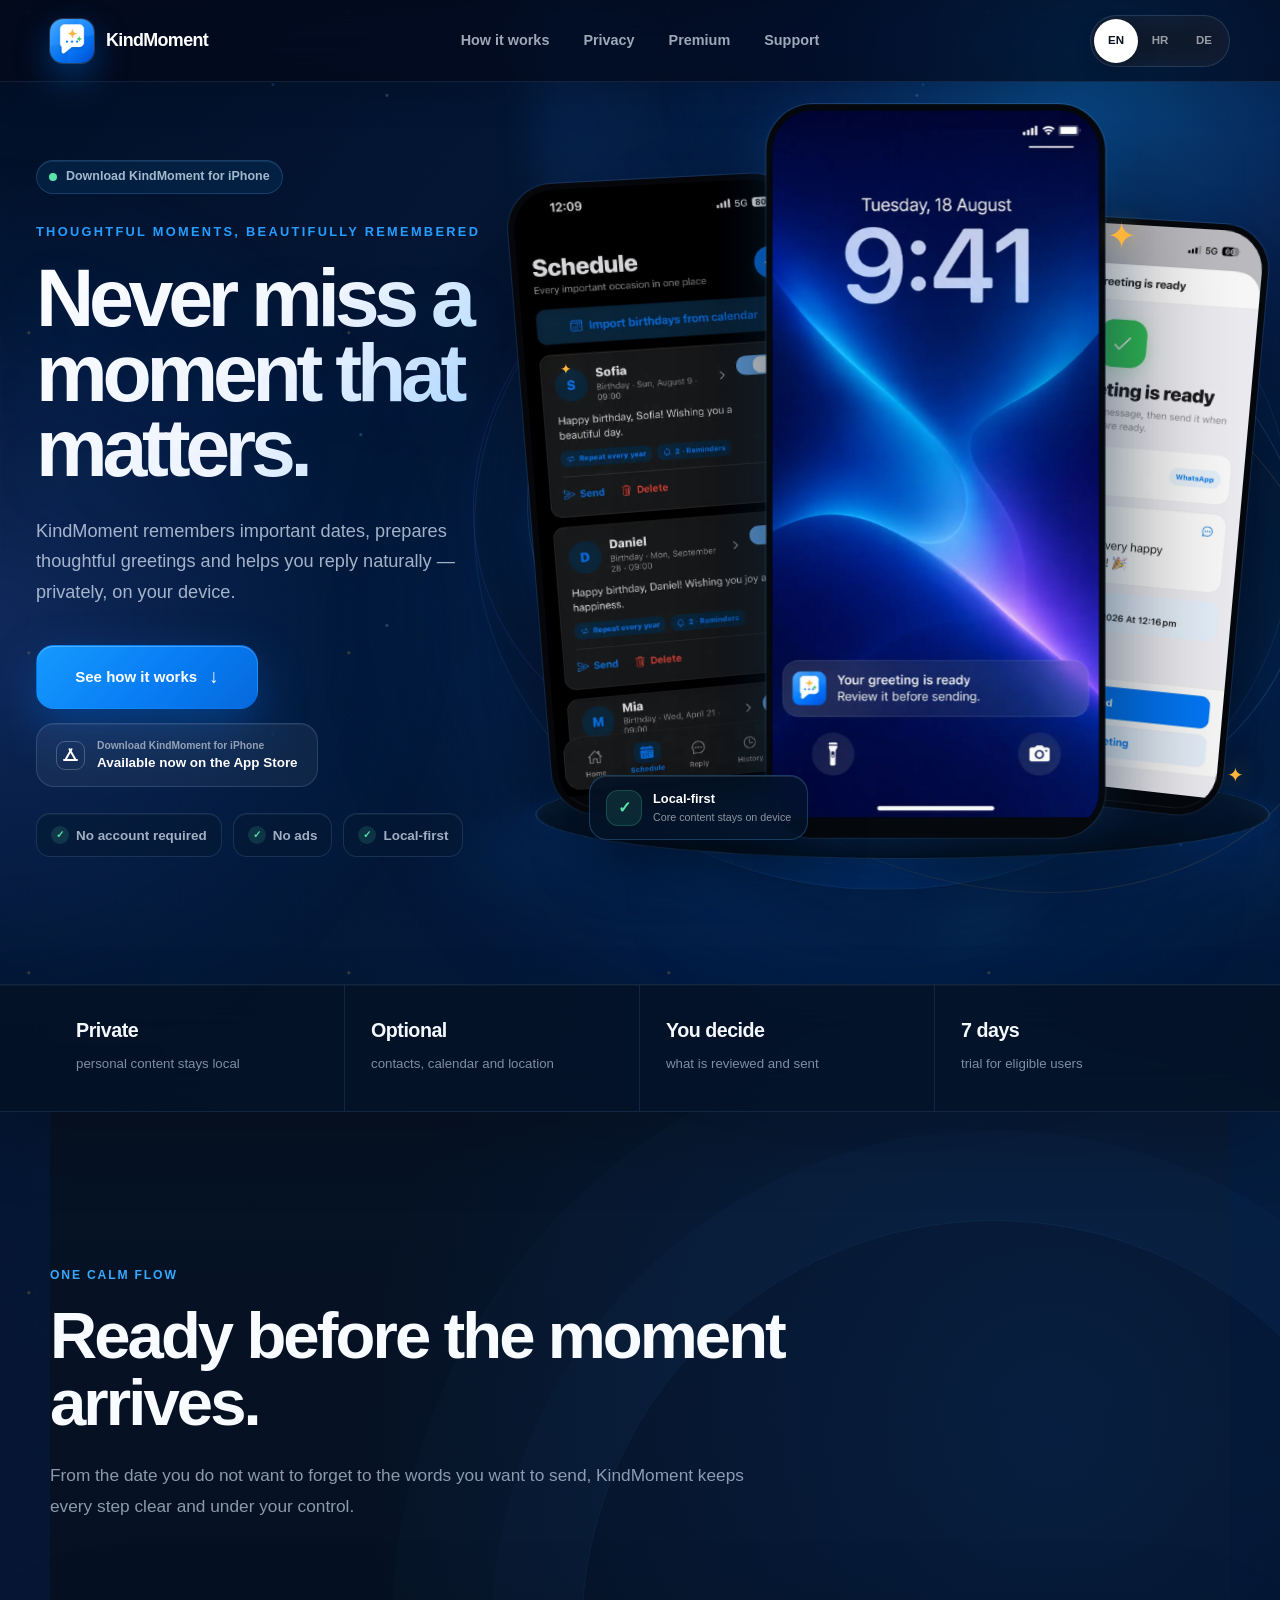
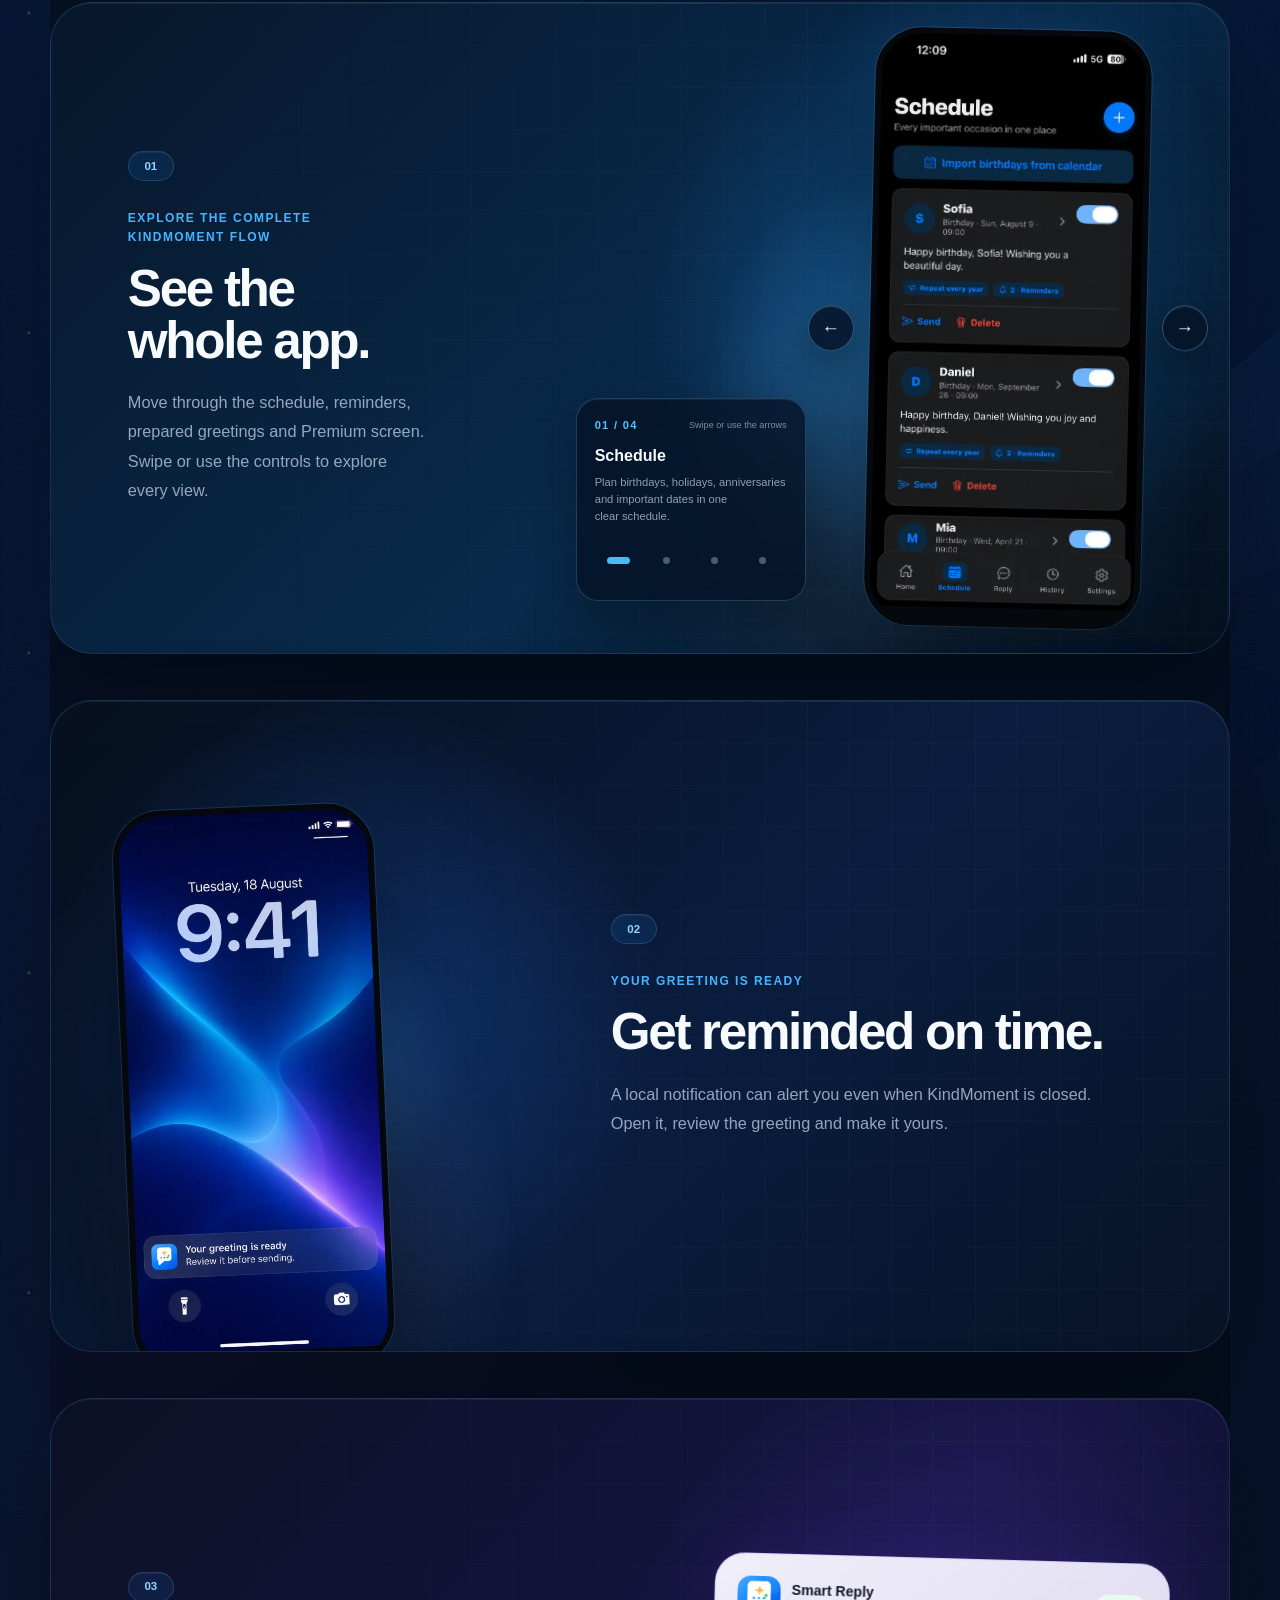
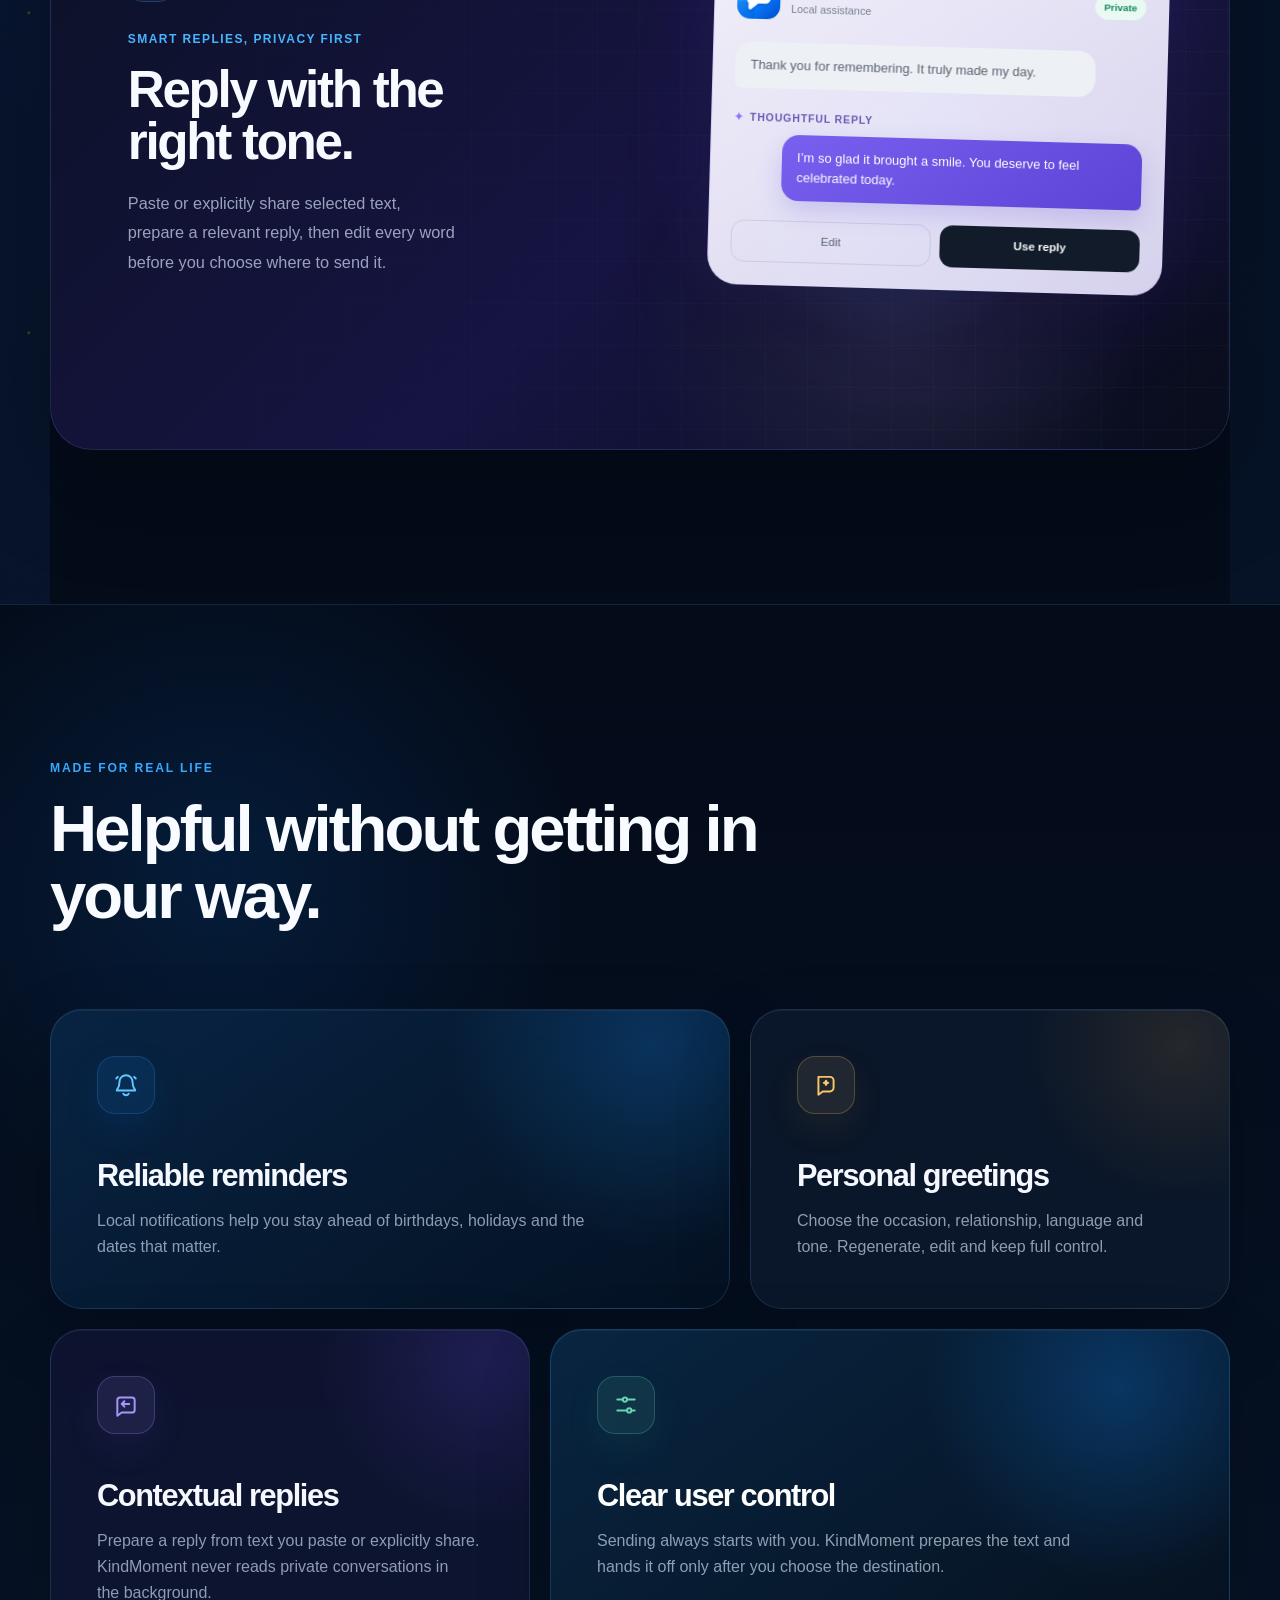
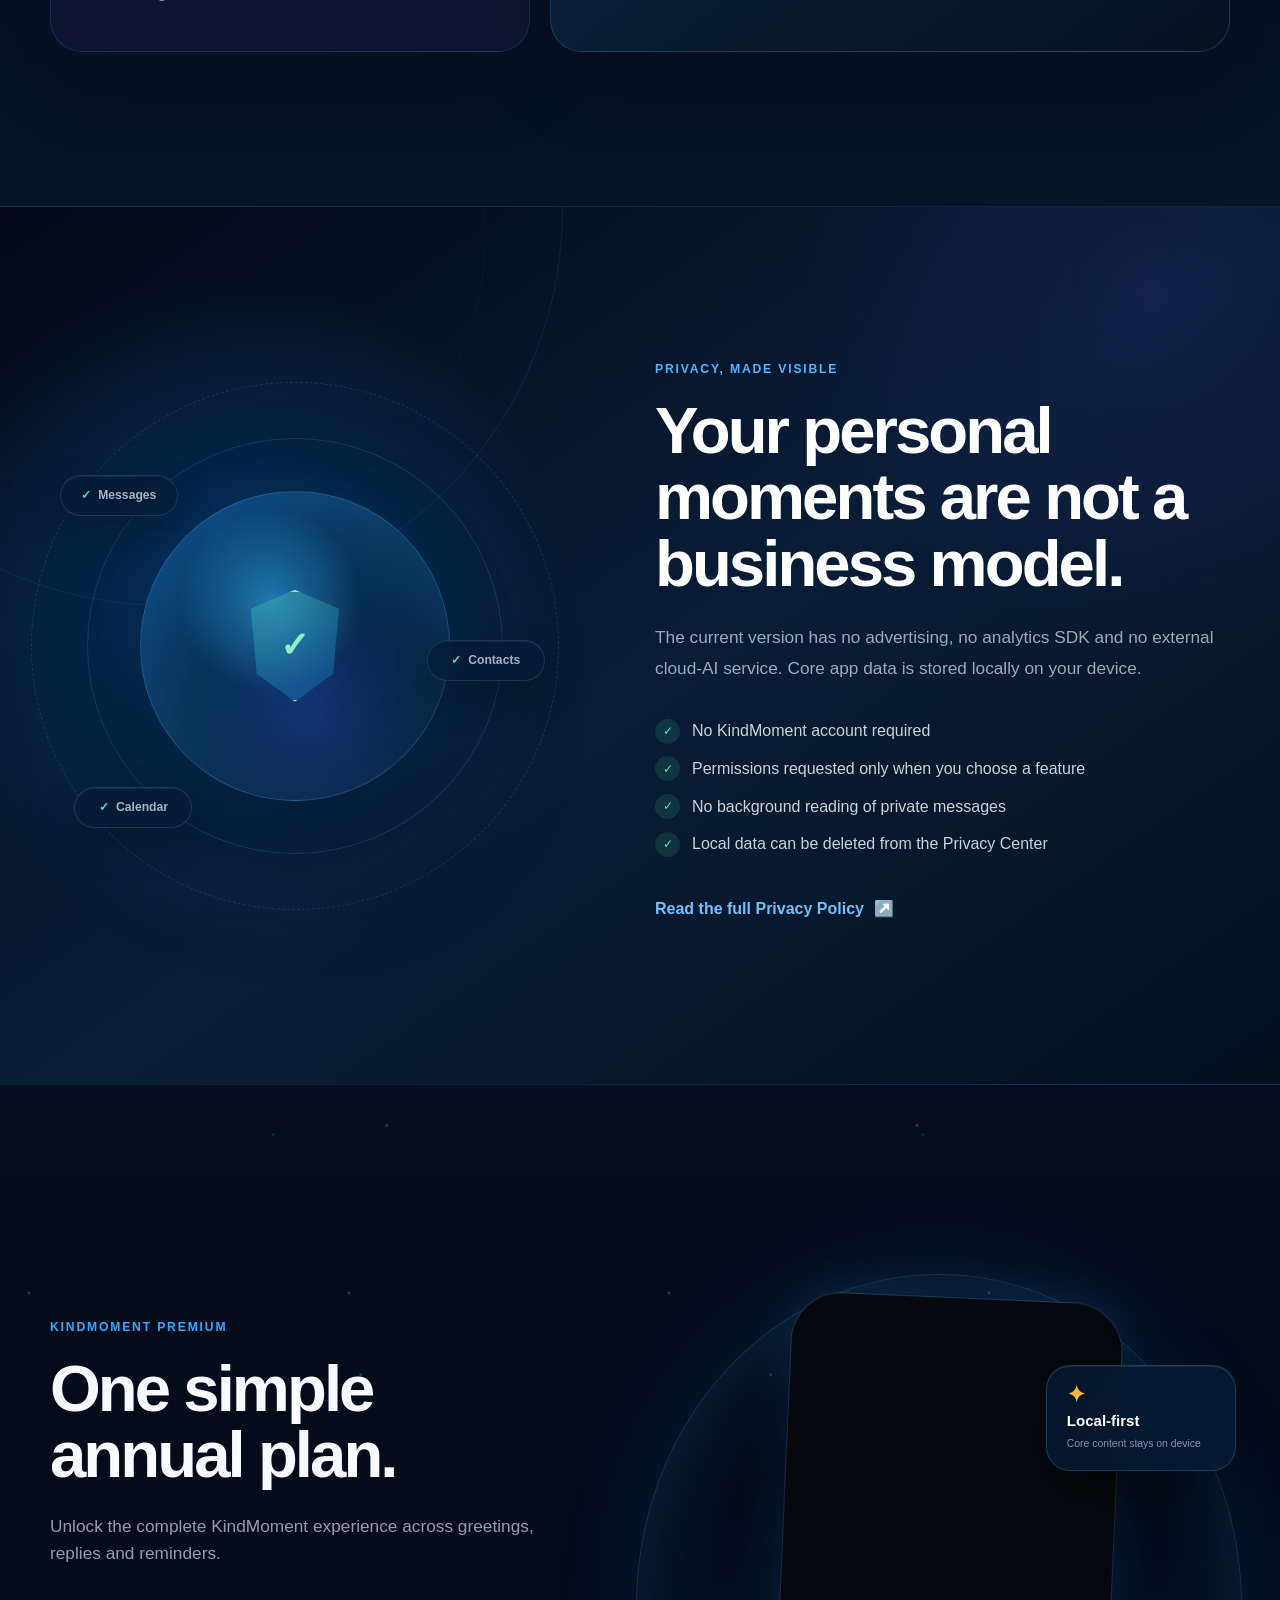
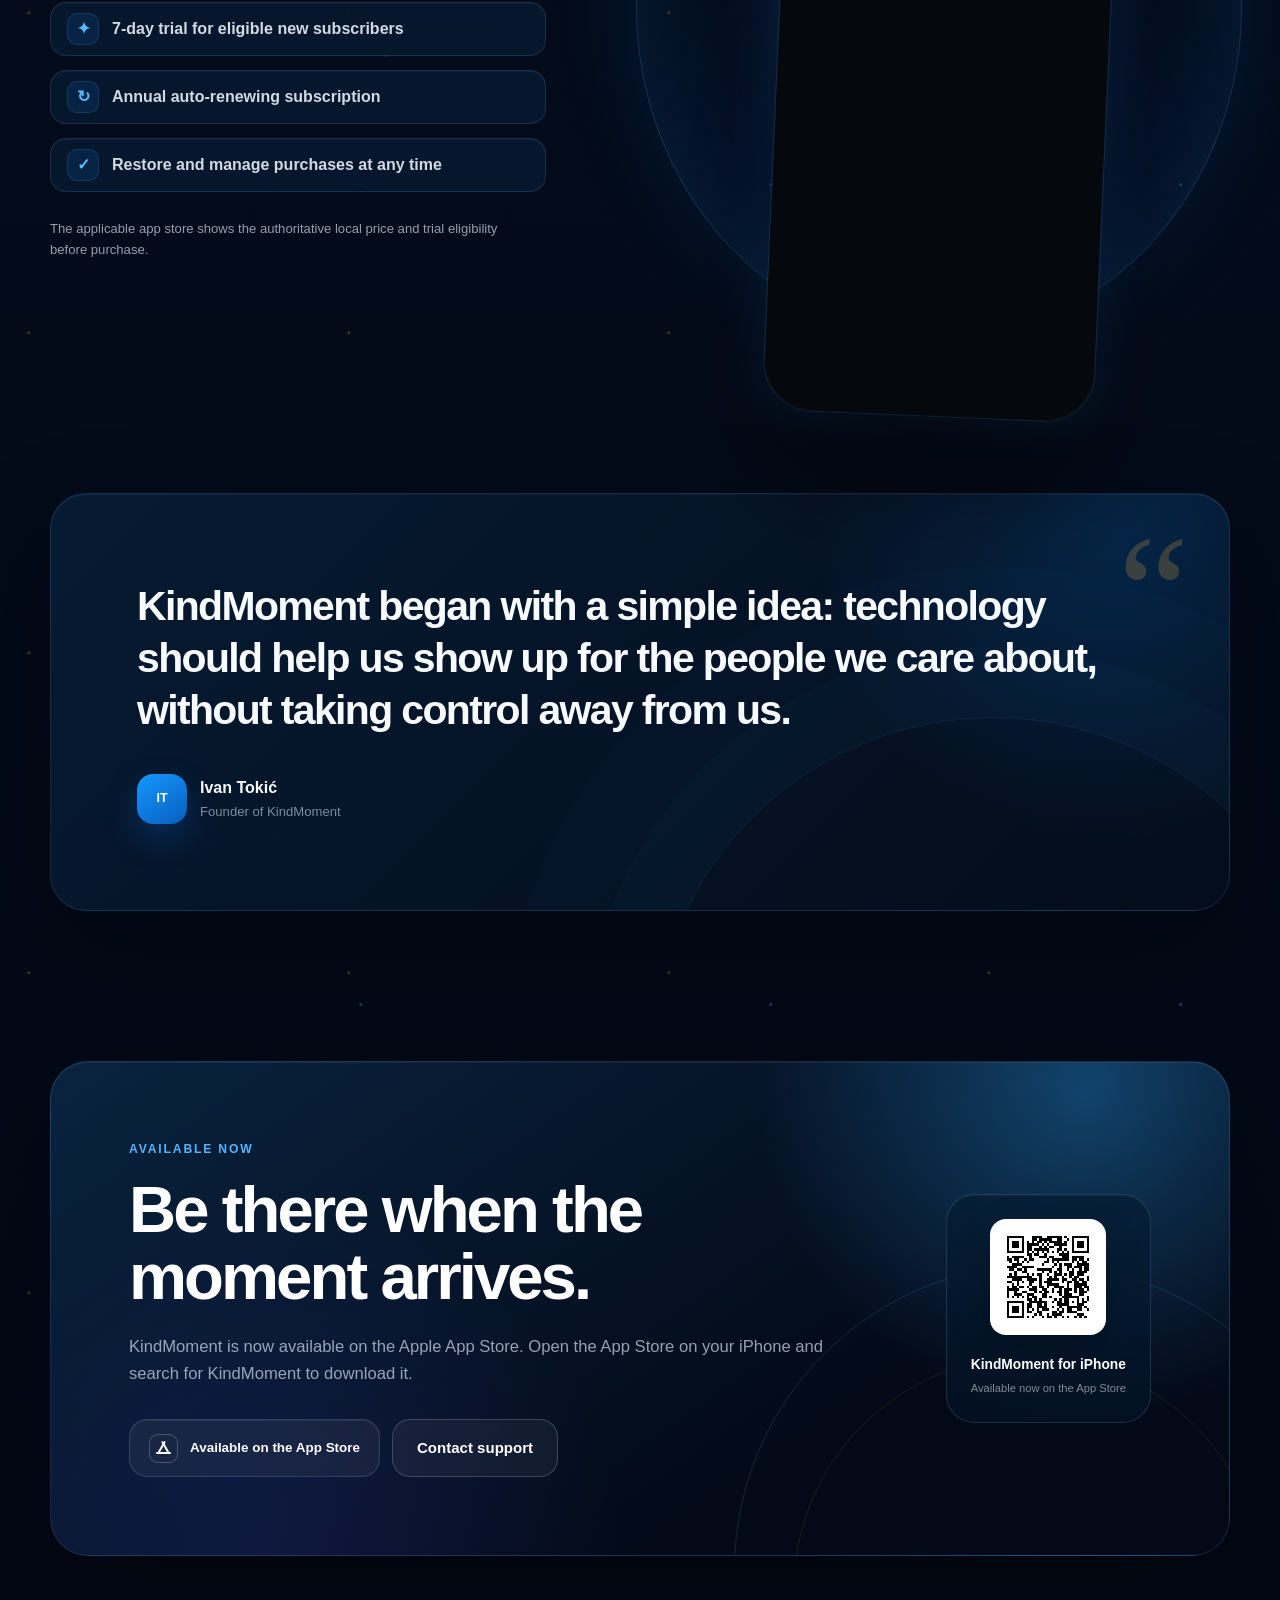
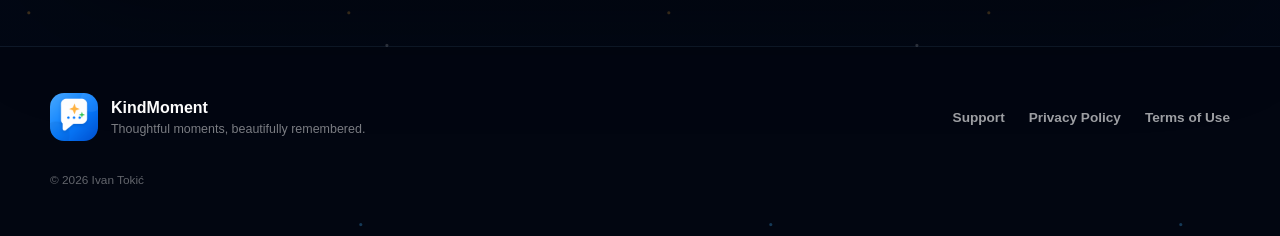
==== commit 96486c5a: "Fix App Store download link in index.html" ====
--- a/index.html
+++ b/index.html
@@ -119,4 +119,4 @@
 
 .__variable_geist_mono_1diim1n { --font-geist-mono: 'Geist Mono', sans-serif; }
 </style>
-<script src="/assets/section-anchor-scroll-fix-v3.js" defer></script></head><body class="__variable_geist_0tvmz3h __variable_geist_mono_1diim1n antialiased"><script type="application/ld+json">{"@context":"https://schema.org","@type":"WebSite","name":"KindMoment","url":"https://kindmoment.app/","description":"Thoughtful greetings, reliable reminders and privacy-first replies.","publisher":{"@type":"Person","name":"Ivan Tokić"}}</script><div class="site-shell" lang="en"><a class="skip-link" href="#main-content">Skip to main content</a><div class="aurora aurora-one" aria-hidden="true"></div><div class="aurora aurora-two" aria-hidden="true"></div><header class="topbar"><a class="brand" href="/" aria-label="KindMoment"><img src="/assets/kindmoment-icon.png" width="512" height="512" alt="" decoding="async"/><span>KindMoment</span></a><nav class="main-nav" aria-label="Primary navigation"><a href="#experience">How it works</a><a href="#privacy">Privacy</a><a href="#premium">Premium</a><a href="/support/">Support</a></nav><div class="language-switcher" aria-label="Language"><a href="/" aria-current="page">EN</a><a href="/hr">HR</a><a href="/de">DE</a></div></header><main id="main-content" tabindex="-1"><section class="hero section-width"><div class="hero-copy"><div class="launch-pill"><span class="pulse-dot" aria-hidden="true"></span>Download KindMoment for iPhone</div><p class="eyebrow">Thoughtful moments, beautifully remembered</p><h1>Never miss a moment that matters.</h1><p class="hero-lead">KindMoment remembers important dates, prepares thoughtful greetings and helps you reply naturally — privately, on your device.</p><div class="hero-actions"><a class="button button-primary" href="#experience">See how it works<span aria-hidden="true">↓</span></a><button class="button button-store button-disabled" type="button" disabled=""><span class="store-mark" aria-hidden="true"><span></span><span></span><span></span></span><span><small>Download KindMoment for iPhone</small><strong>Available now on the App Store</strong></span></button></div><ul class="hero-trust" aria-label="KindMoment highlights"><li><span aria-hidden="true">✓</span>No account required</li><li><span aria-hidden="true">✓</span>No ads</li><li><span aria-hidden="true">✓</span>Local-first</li></ul></div><div class="hero-stage" role="group" aria-label="KindMoment app preview"><div class="stage-aura" aria-hidden="true"></div><div class="orbit orbit-one" aria-hidden="true"></div><div class="orbit orbit-two" aria-hidden="true"></div><div class="orbit orbit-three" aria-hidden="true"></div><div class="spark spark-one" aria-hidden="true">✦</div><div class="spark spark-two" aria-hidden="true">✦</div><div class="spark spark-three" aria-hidden="true">✦</div><div class="stage-platform" aria-hidden="true"></div><figure class="phone phone-schedule"><img class="real-app-screen" src="/assets/kindmoment-schedule-real.webp" width="851" height="1848" alt="KindMoment app screen tour" loading="eager" fetchPriority="auto" decoding="async"/></figure><figure class="phone phone-greeting-ready"><img class="real-app-screen" src="/assets/kindmoment-greeting-ready-real.webp" width="946" height="2048" alt="Your greeting is ready. Review and personalize it before sending." loading="eager" fetchPriority="auto" decoding="async"/></figure><figure class="phone phone-notification"><img class="real-app-screen" src="/assets/kindmoment-notification-real.webp" width="853" height="1844" alt="KindMoment reminder on an iPhone lock screen" loading="eager" fetchPriority="high" decoding="async"/></figure><div class="privacy-chip"><span class="privacy-chip-icon" aria-hidden="true">✓</span><div><strong>Local-first</strong><span>Core content stays on device</span></div></div></div></section><section class="proof-strip" aria-label="KindMoment highlights"><div class="proof-grid section-width"><article><strong>Private</strong><span>personal content stays local</span></article><article><strong>Optional</strong><span>contacts, calendar and location</span></article><article><strong>You decide</strong><span>what is reviewed and sent</span></article><article><strong>7 days</strong><span>trial for eligible users</span></article></div></section><section class="story section-width page-section" id="experience"><div class="section-heading"><p class="eyebrow">One calm flow</p><h2>Ready before the moment arrives.</h2><p>From the date you do not want to forget to the words you want to send, KindMoment keeps every step clear and under your control.</p></div><div class="story-stack"><article class="story-card story-card-1"><div class="story-content"><span class="story-number">01</span><p class="story-kicker">Explore the complete KindMoment flow</p><h3>See the whole app.</h3><p class="story-body">Move through the schedule, reminders, prepared greetings and Premium screen. Swipe or use the controls to explore every view.</p></div><div class="story-visual"><div class="story-glow" aria-hidden="true"></div><div class="app-tour" role="region" aria-roledescription="carousel" aria-label="Explore KindMoment app screens" tabindex="0"><div class="app-tour-phone-wrap"><div class="app-tour-phone"><div class="app-tour-track" style="transform:translateX(-0%)"><figure class="app-tour-slide" aria-hidden="false"><img src="/assets/kindmoment-schedule-real.webp" width="851" height="1848" alt="KindMoment app screen tour" loading="eager" decoding="async" draggable="false"/></figure><figure class="app-tour-slide" aria-hidden="true"><img src="/assets/kindmoment-notification-real.webp" width="853" height="1844" alt="" loading="lazy" decoding="async" draggable="false"/></figure><figure class="app-tour-slide" aria-hidden="true"><img src="/assets/kindmoment-greeting-ready-real.webp" width="946" height="2048" alt="" loading="lazy" decoding="async" draggable="false"/></figure><figure class="app-tour-slide" aria-hidden="true"><img src="/assets/kindmoment-premium-real.webp" width="720" height="1567" alt="" loading="lazy" decoding="async" draggable="false"/></figure></div></div><button class="app-tour-arrow app-tour-arrow-previous" type="button" aria-label="Previous app screen"><span aria-hidden="true">←</span></button><button class="app-tour-arrow app-tour-arrow-next" type="button" aria-label="Next app screen"><span aria-hidden="true">→</span></button></div><div class="app-tour-meta"><div class="app-tour-status" role="status" aria-atomic="true"><div class="app-tour-meta-topline"><span>01<!-- --> /<!-- --> <!-- -->04</span><small>Swipe or use the arrows</small></div><strong>Schedule</strong><p>Plan birthdays, holidays, anniversaries and important dates in one clear schedule.</p></div><div class="app-tour-dots" role="group" aria-label="Explore KindMoment app screens"><button type="button" aria-label="Show: Schedule" aria-current="true"><span aria-hidden="true"></span></button><button type="button" aria-label="Show: Get reminded on time."><span aria-hidden="true"></span></button><button type="button" aria-label="Show: Your greeting is ready"><span aria-hidden="true"></span></button><button type="button" aria-label="Show: KindMoment Premium"><span aria-hidden="true"></span></button></div></div></div></div></article><article class="story-card story-card-2"><div class="story-content"><span class="story-number">02</span><p class="story-kicker">Your greeting is ready</p><h3>Get reminded on time.</h3><p class="story-body">A local notification can alert you even when KindMoment is closed. Open it, review the greeting and make it yours.</p></div><div class="story-visual"><div class="story-glow" aria-hidden="true"></div><figure class="story-phone story-phone-notification"><img class="real-app-screen" src="/assets/kindmoment-notification-real.webp" width="853" height="1844" alt="KindMoment reminder on an iPhone lock screen" loading="lazy" fetchPriority="auto" decoding="async"/></figure></div></article><article class="story-card story-card-3"><div class="story-content"><span class="story-number">03</span><p class="story-kicker">Smart replies, privacy first</p><h3>Reply with the right tone.</h3><p class="story-body">Paste or explicitly share selected text, prepare a relevant reply, then edit every word before you choose where to send it.</p></div><div class="story-visual"><div class="story-glow" aria-hidden="true"></div><div class="reply-demo" role="group" aria-label="KindMoment contextual reply preview"><div class="reply-demo-bar"><img src="/assets/kindmoment-icon.png" width="512" height="512" alt="" decoding="async"/><div><strong>Smart Reply</strong><span>Local assistance</span></div><span class="reply-private">Private</span></div><div class="message-bubble message-in">Thank you for remembering. It truly made my day.</div><div class="reply-label"><span aria-hidden="true">✦</span> <!-- -->Thoughtful reply</div><div class="message-bubble message-out">I’m so glad it brought a smile. You deserve to feel celebrated today.</div><div class="reply-actions"><span>Edit</span><strong>Use reply</strong></div></div></div></article></div></section><section class="features page-section"><div class="section-width"><div class="section-heading"><p class="eyebrow">Made for real life</p><h2>Helpful without getting in your way.</h2></div><div class="feature-grid"><article class="feature-card "><span class="feature-icon" aria-hidden="true"><svg viewBox="0 0 24 24" fill="none" stroke="currentColor" stroke-width="1.8" stroke-linecap="round" stroke-linejoin="round" vector-effect="non-scaling-stroke" focusable="false" aria-hidden="true"><path d="M18 9a6 6 0 0 0-12 0c0 6-2.5 6.8-2.5 8h17c0-1.2-2.5-2-2.5-8Z"></path><path d="M9.5 20a2.8 2.8 0 0 0 5 0"></path><path d="m4.5 4.5-1.5 1.5M19.5 4.5 21 6"></path></svg></span><h3>Reliable reminders</h3><p>Local notifications help you stay ahead of birthdays, holidays and the dates that matter.</p></article><article class="feature-card "><span class="feature-icon" aria-hidden="true"><svg viewBox="0 0 24 24" fill="none" stroke="currentColor" stroke-width="1.8" stroke-linecap="round" stroke-linejoin="round" vector-effect="non-scaling-stroke" focusable="false" aria-hidden="true"><path d="M5 4.5h10.5A3.5 3.5 0 0 1 19 8v6.5a3.5 3.5 0 0 1-3.5 3.5H9l-4 3V4.5Z"></path><path d="m12 8 .55 1.45L14 10l-1.45.55L12 12l-.55-1.45L10 10l1.45-.55L12 8Z"></path></svg></span><h3>Personal greetings</h3><p>Choose the occasion, relationship, language and tone. Regenerate, edit and keep full control.</p></article><article class="feature-card "><span class="feature-icon" aria-hidden="true"><svg viewBox="0 0 24 24" fill="none" stroke="currentColor" stroke-width="1.8" stroke-linecap="round" stroke-linejoin="round" vector-effect="non-scaling-stroke" focusable="false" aria-hidden="true"><path d="M20 16.5a2.5 2.5 0 0 1-2.5 2.5H8l-4 3V7.5A2.5 2.5 0 0 1 6.5 5h11A2.5 2.5 0 0 1 20 7.5Z"></path><path d="M15 11H8m2.5-2.5L8 11l2.5 2.5"></path></svg></span><h3>Contextual replies</h3><p>Prepare a reply from text you paste or explicitly share. KindMoment never reads private conversations in the background.</p></article><article class="feature-card feature-dark"><span class="feature-icon" aria-hidden="true"><svg viewBox="0 0 24 24" fill="none" stroke="currentColor" stroke-width="1.8" stroke-linecap="round" stroke-linejoin="round" vector-effect="non-scaling-stroke" focusable="false" aria-hidden="true"><path d="M4 7h5m4 0h7M4 17h9m4 0h3"></path><circle cx="11" cy="7" r="2"></circle><circle cx="15" cy="17" r="2"></circle></svg></span><h3>Clear user control</h3><p>Sending always starts with you. KindMoment prepares the text and hands it off only after you choose the destination.</p></article></div></div></section><section class="privacy-section page-section" id="privacy"><div class="section-width privacy-layout"><div class="privacy-visual" aria-hidden="true"><div class="shield-orb"><div class="shield">✓</div><span class="shield-ring shield-ring-one"></span><span class="shield-ring shield-ring-two"></span></div><span class="data-pill data-pill-one">Messages</span><span class="data-pill data-pill-two">Contacts</span><span class="data-pill data-pill-three">Calendar</span></div><div class="privacy-copy"><p class="eyebrow eyebrow-light">Privacy, made visible</p><h2>Your personal moments are not a business model.</h2><p class="privacy-lead">The current version has no advertising, no analytics SDK and no external cloud-AI service. Core app data is stored locally on your device.</p><ul><li><span aria-hidden="true">✓</span>No KindMoment account required</li><li><span aria-hidden="true">✓</span>Permissions requested only when you choose a feature</li><li><span aria-hidden="true">✓</span>No background reading of private messages</li><li><span aria-hidden="true">✓</span>Local data can be deleted from the Privacy Center</li></ul><a class="text-link light-link" href="/privacy.html">Read the full Privacy Policy<!-- --> <span aria-hidden="true">↗</span></a></div></div></section><section class="premium-section section-width page-section" id="premium"><div class="premium-copy"><p class="eyebrow">KindMoment Premium</p><h2>One simple annual plan.</h2><p>Unlock the complete KindMoment experience across greetings, replies and reminders.</p><ul class="premium-list"><li><span aria-hidden="true">✦</span>7-day trial for eligible new subscribers</li><li><span aria-hidden="true">↻</span>Annual auto-renewing subscription</li><li><span aria-hidden="true">✓</span>Restore and manage purchases at any time</li></ul><p class="premium-note">The applicable app store shows the authoritative local price and trial eligibility before purchase.</p></div><div class="premium-visual"><div class="premium-halo" aria-hidden="true"></div><figure class="premium-phone"><img class="real-app-screen" src="/assets/kindmoment-premium-real.webp" width="720" height="1567" alt="KindMoment Premium" loading="lazy" fetchPriority="auto" decoding="async"/></figure><div class="premium-badge" aria-hidden="true"><span>✦</span><strong>Local-first</strong><small>Core content stays on device</small></div></div></section><section class="founder-section section-width"><h2 class="sr-only">Founder of KindMoment</h2><div class="founder-mark" aria-hidden="true">“</div><blockquote>KindMoment began with a simple idea: technology should help us show up for the people we care about, without taking control away from us.</blockquote><div class="founder-person"><div class="founder-monogram" aria-hidden="true">IT</div><div><strong>Ivan Tokić</strong><span>Founder of KindMoment</span></div></div></section><section class="launch-section section-width" id="help"><div class="launch-copy"><p class="eyebrow eyebrow-light">Available now</p><h2>Be there when the moment arrives.</h2><p>KindMoment is now available on the Apple App Store. Open the App Store on your iPhone and search for KindMoment to download it.</p><div class="launch-actions"><a class="button button-store" href="https://apps.apple.com/app/kindmoment/id6790472602" target="_blank" rel="noreferrer"><span class="store-mark" aria-hidden="true"><span></span><span></span><span></span></span><strong>Available on the App Store</strong></a><a class="button button-outline-light" href="mailto:tokicx@gmail.com?subject=KindMoment%20Support">Contact support</a></div></div><a class="qr-placeholder" href="https://apps.apple.com/app/kindmoment/id6790472602" target="_blank" rel="noreferrer" aria-label="Available now on the App Store"><img class="app-store-qr" src="/assets/kindmoment-app-store-qr.svg" alt="" width="512" height="512"/><strong>KindMoment for iPhone</strong><span>Available now on the App Store</span></a></section></main><footer class="footer"><div class="section-width footer-layout"><div class="footer-brand"><img src="/assets/kindmoment-icon.png" width="512" height="512" alt="" loading="lazy" decoding="async"/><div><strong>KindMoment</strong><span>Thoughtful moments, beautifully remembered.</span></div></div><div class="footer-links"><a href="/support/">Support</a><a href="/privacy.html">Privacy Policy</a><a href="/terms.html">Terms of Use</a></div><p>© 2026 Ivan Tokić</p></div></footer></div><script src="/assets/static-interactions-v1.js" defer></script></body></html>+<script src="/assets/section-anchor-scroll-fix-v3.js" defer></script></head><body class="__variable_geist_0tvmz3h __variable_geist_mono_1diim1n antialiased"><script type="application/ld+json">{"@context":"https://schema.org","@type":"WebSite","name":"KindMoment","url":"https://kindmoment.app/","description":"Thoughtful greetings, reliable reminders and privacy-first replies.","publisher":{"@type":"Person","name":"Ivan Tokić"}}</script><div class="site-shell" lang="en"><a class="skip-link" href="#main-content">Skip to main content</a><div class="aurora aurora-one" aria-hidden="true"></div><div class="aurora aurora-two" aria-hidden="true"></div><header class="topbar"><a class="brand" href="/" aria-label="KindMoment"><img src="/assets/kindmoment-icon.png" width="512" height="512" alt="" decoding="async"/><span>KindMoment</span></a><nav class="main-nav" aria-label="Primary navigation"><a href="#experience">How it works</a><a href="#privacy">Privacy</a><a href="#premium">Premium</a><a href="/support/">Support</a></nav><div class="language-switcher" aria-label="Language"><a href="/" aria-current="page">EN</a><a href="/hr">HR</a><a href="/de">DE</a></div></header><main id="main-content" tabindex="-1"><section class="hero section-width"><div class="hero-copy"><div class="launch-pill"><span class="pulse-dot" aria-hidden="true"></span>Download KindMoment for iPhone</div><p class="eyebrow">Thoughtful moments, beautifully remembered</p><h1>Never miss a moment that matters.</h1><p class="hero-lead">KindMoment remembers important dates, prepares thoughtful greetings and helps you reply naturally — privately, on your device.</p><div class="hero-actions"><a class="button button-primary" href="#experience">See how it works<span aria-hidden="true">↓</span></a><a class="button button-store" href="https://apps.apple.com/app/kindmoment/id6790472602"><span class="store-mark" aria-hidden="true"><span></span><span></span><span></span></span><span><small>Download KindMoment for iPhone</small><strong>Available now on the App Store</strong></span></a></div><ul class="hero-trust" aria-label="KindMoment highlights"><li><span aria-hidden="true">✓</span>No account required</li><li><span aria-hidden="true">✓</span>No ads</li><li><span aria-hidden="true">✓</span>Local-first</li></ul></div><div class="hero-stage" role="group" aria-label="KindMoment app preview"><div class="stage-aura" aria-hidden="true"></div><div class="orbit orbit-one" aria-hidden="true"></div><div class="orbit orbit-two" aria-hidden="true"></div><div class="orbit orbit-three" aria-hidden="true"></div><div class="spark spark-one" aria-hidden="true">✦</div><div class="spark spark-two" aria-hidden="true">✦</div><div class="spark spark-three" aria-hidden="true">✦</div><div class="stage-platform" aria-hidden="true"></div><figure class="phone phone-schedule"><img class="real-app-screen" src="/assets/kindmoment-schedule-real.webp" width="851" height="1848" alt="KindMoment app screen tour" loading="eager" fetchPriority="auto" decoding="async"/></figure><figure class="phone phone-greeting-ready"><img class="real-app-screen" src="/assets/kindmoment-greeting-ready-real.webp" width="946" height="2048" alt="Your greeting is ready. Review and personalize it before sending." loading="eager" fetchPriority="auto" decoding="async"/></figure><figure class="phone phone-notification"><img class="real-app-screen" src="/assets/kindmoment-notification-real.webp" width="853" height="1844" alt="KindMoment reminder on an iPhone lock screen" loading="eager" fetchPriority="high" decoding="async"/></figure><div class="privacy-chip"><span class="privacy-chip-icon" aria-hidden="true">✓</span><div><strong>Local-first</strong><span>Core content stays on device</span></div></div></div></section><section class="proof-strip" aria-label="KindMoment highlights"><div class="proof-grid section-width"><article><strong>Private</strong><span>personal content stays local</span></article><article><strong>Optional</strong><span>contacts, calendar and location</span></article><article><strong>You decide</strong><span>what is reviewed and sent</span></article><article><strong>7 days</strong><span>trial for eligible users</span></article></div></section><section class="story section-width page-section" id="experience"><div class="section-heading"><p class="eyebrow">One calm flow</p><h2>Ready before the moment arrives.</h2><p>From the date you do not want to forget to the words you want to send, KindMoment keeps every step clear and under your control.</p></div><div class="story-stack"><article class="story-card story-card-1"><div class="story-content"><span class="story-number">01</span><p class="story-kicker">Explore the complete KindMoment flow</p><h3>See the whole app.</h3><p class="story-body">Move through the schedule, reminders, prepared greetings and Premium screen. Swipe or use the controls to explore every view.</p></div><div class="story-visual"><div class="story-glow" aria-hidden="true"></div><div class="app-tour" role="region" aria-roledescription="carousel" aria-label="Explore KindMoment app screens" tabindex="0"><div class="app-tour-phone-wrap"><div class="app-tour-phone"><div class="app-tour-track" style="transform:translateX(-0%)"><figure class="app-tour-slide" aria-hidden="false"><img src="/assets/kindmoment-schedule-real.webp" width="851" height="1848" alt="KindMoment app screen tour" loading="eager" decoding="async" draggable="false"/></figure><figure class="app-tour-slide" aria-hidden="true"><img src="/assets/kindmoment-notification-real.webp" width="853" height="1844" alt="" loading="lazy" decoding="async" draggable="false"/></figure><figure class="app-tour-slide" aria-hidden="true"><img src="/assets/kindmoment-greeting-ready-real.webp" width="946" height="2048" alt="" loading="lazy" decoding="async" draggable="false"/></figure><figure class="app-tour-slide" aria-hidden="true"><img src="/assets/kindmoment-premium-real.webp" width="720" height="1567" alt="" loading="lazy" decoding="async" draggable="false"/></figure></div></div><button class="app-tour-arrow app-tour-arrow-previous" type="button" aria-label="Previous app screen"><span aria-hidden="true">←</span></button><button class="app-tour-arrow app-tour-arrow-next" type="button" aria-label="Next app screen"><span aria-hidden="true">→</span></button></div><div class="app-tour-meta"><div class="app-tour-status" role="status" aria-atomic="true"><div class="app-tour-meta-topline"><span>01<!-- --> /<!-- --> <!-- -->04</span><small>Swipe or use the arrows</small></div><strong>Schedule</strong><p>Plan birthdays, holidays, anniversaries and important dates in one clear schedule.</p></div><div class="app-tour-dots" role="group" aria-label="Explore KindMoment app screens"><button type="button" aria-label="Show: Schedule" aria-current="true"><span aria-hidden="true"></span></button><button type="button" aria-label="Show: Get reminded on time."><span aria-hidden="true"></span></button><button type="button" aria-label="Show: Your greeting is ready"><span aria-hidden="true"></span></button><button type="button" aria-label="Show: KindMoment Premium"><span aria-hidden="true"></span></button></div></div></div></div></article><article class="story-card story-card-2"><div class="story-content"><span class="story-number">02</span><p class="story-kicker">Your greeting is ready</p><h3>Get reminded on time.</h3><p class="story-body">A local notification can alert you even when KindMoment is closed. Open it, review the greeting and make it yours.</p></div><div class="story-visual"><div class="story-glow" aria-hidden="true"></div><figure class="story-phone story-phone-notification"><img class="real-app-screen" src="/assets/kindmoment-notification-real.webp" width="853" height="1844" alt="KindMoment reminder on an iPhone lock screen" loading="lazy" fetchPriority="auto" decoding="async"/></figure></div></article><article class="story-card story-card-3"><div class="story-content"><span class="story-number">03</span><p class="story-kicker">Smart replies, privacy first</p><h3>Reply with the right tone.</h3><p class="story-body">Paste or explicitly share selected text, prepare a relevant reply, then edit every word before you choose where to send it.</p></div><div class="story-visual"><div class="story-glow" aria-hidden="true"></div><div class="reply-demo" role="group" aria-label="KindMoment contextual reply preview"><div class="reply-demo-bar"><img src="/assets/kindmoment-icon.png" width="512" height="512" alt="" decoding="async"/><div><strong>Smart Reply</strong><span>Local assistance</span></div><span class="reply-private">Private</span></div><div class="message-bubble message-in">Thank you for remembering. It truly made my day.</div><div class="reply-label"><span aria-hidden="true">✦</span> <!-- -->Thoughtful reply</div><div class="message-bubble message-out">I’m so glad it brought a smile. You deserve to feel celebrated today.</div><div class="reply-actions"><span>Edit</span><strong>Use reply</strong></div></div></div></article></div></section><section class="features page-section"><div class="section-width"><div class="section-heading"><p class="eyebrow">Made for real life</p><h2>Helpful without getting in your way.</h2></div><div class="feature-grid"><article class="feature-card "><span class="feature-icon" aria-hidden="true"><svg viewBox="0 0 24 24" fill="none" stroke="currentColor" stroke-width="1.8" stroke-linecap="round" stroke-linejoin="round" vector-effect="non-scaling-stroke" focusable="false" aria-hidden="true"><path d="M18 9a6 6 0 0 0-12 0c0 6-2.5 6.8-2.5 8h17c0-1.2-2.5-2-2.5-8Z"></path><path d="M9.5 20a2.8 2.8 0 0 0 5 0"></path><path d="m4.5 4.5-1.5 1.5M19.5 4.5 21 6"></path></svg></span><h3>Reliable reminders</h3><p>Local notifications help you stay ahead of birthdays, holidays and the dates that matter.</p></article><article class="feature-card "><span class="feature-icon" aria-hidden="true"><svg viewBox="0 0 24 24" fill="none" stroke="currentColor" stroke-width="1.8" stroke-linecap="round" stroke-linejoin="round" vector-effect="non-scaling-stroke" focusable="false" aria-hidden="true"><path d="M5 4.5h10.5A3.5 3.5 0 0 1 19 8v6.5a3.5 3.5 0 0 1-3.5 3.5H9l-4 3V4.5Z"></path><path d="m12 8 .55 1.45L14 10l-1.45.55L12 12l-.55-1.45L10 10l1.45-.55L12 8Z"></path></svg></span><h3>Personal greetings</h3><p>Choose the occasion, relationship, language and tone. Regenerate, edit and keep full control.</p></article><article class="feature-card "><span class="feature-icon" aria-hidden="true"><svg viewBox="0 0 24 24" fill="none" stroke="currentColor" stroke-width="1.8" stroke-linecap="round" stroke-linejoin="round" vector-effect="non-scaling-stroke" focusable="false" aria-hidden="true"><path d="M20 16.5a2.5 2.5 0 0 1-2.5 2.5H8l-4 3V7.5A2.5 2.5 0 0 1 6.5 5h11A2.5 2.5 0 0 1 20 7.5Z"></path><path d="M15 11H8m2.5-2.5L8 11l2.5 2.5"></path></svg></span><h3>Contextual replies</h3><p>Prepare a reply from text you paste or explicitly share. KindMoment never reads private conversations in the background.</p></article><article class="feature-card feature-dark"><span class="feature-icon" aria-hidden="true"><svg viewBox="0 0 24 24" fill="none" stroke="currentColor" stroke-width="1.8" stroke-linecap="round" stroke-linejoin="round" vector-effect="non-scaling-stroke" focusable="false" aria-hidden="true"><path d="M4 7h5m4 0h7M4 17h9m4 0h3"></path><circle cx="11" cy="7" r="2"></circle><circle cx="15" cy="17" r="2"></circle></svg></span><h3>Clear user control</h3><p>Sending always starts with you. KindMoment prepares the text and hands it off only after you choose the destination.</p></article></div></div></section><section class="privacy-section page-section" id="privacy"><div class="section-width privacy-layout"><div class="privacy-visual" aria-hidden="true"><div class="shield-orb"><div class="shield">✓</div><span class="shield-ring shield-ring-one"></span><span class="shield-ring shield-ring-two"></span></div><span class="data-pill data-pill-one">Messages</span><span class="data-pill data-pill-two">Contacts</span><span class="data-pill data-pill-three">Calendar</span></div><div class="privacy-copy"><p class="eyebrow eyebrow-light">Privacy, made visible</p><h2>Your personal moments are not a business model.</h2><p class="privacy-lead">The current version has no advertising, no analytics SDK and no external cloud-AI service. Core app data is stored locally on your device.</p><ul><li><span aria-hidden="true">✓</span>No KindMoment account required</li><li><span aria-hidden="true">✓</span>Permissions requested only when you choose a feature</li><li><span aria-hidden="true">✓</span>No background reading of private messages</li><li><span aria-hidden="true">✓</span>Local data can be deleted from the Privacy Center</li></ul><a class="text-link light-link" href="/privacy.html">Read the full Privacy Policy<!-- --> <span aria-hidden="true">↗</span></a></div></div></section><section class="premium-section section-width page-section" id="premium"><div class="premium-copy"><p class="eyebrow">KindMoment Premium</p><h2>One simple annual plan.</h2><p>Unlock the complete KindMoment experience across greetings, replies and reminders.</p><ul class="premium-list"><li><span aria-hidden="true">✦</span>7-day trial for eligible new subscribers</li><li><span aria-hidden="true">↻</span>Annual auto-renewing subscription</li><li><span aria-hidden="true">✓</span>Restore and manage purchases at any time</li></ul><p class="premium-note">The applicable app store shows the authoritative local price and trial eligibility before purchase.</p></div><div class="premium-visual"><div class="premium-halo" aria-hidden="true"></div><figure class="premium-phone"><img class="real-app-screen" src="/assets/kindmoment-premium-real.webp" width="720" height="1567" alt="KindMoment Premium" loading="lazy" fetchPriority="auto" decoding="async"/></figure><div class="premium-badge" aria-hidden="true"><span>✦</span><strong>Local-first</strong><small>Core content stays on device</small></div></div></section><section class="founder-section section-width"><h2 class="sr-only">Founder of KindMoment</h2><div class="founder-mark" aria-hidden="true">“</div><blockquote>KindMoment began with a simple idea: technology should help us show up for the people we care about, without taking control away from us.</blockquote><div class="founder-person"><div class="founder-monogram" aria-hidden="true">IT</div><div><strong>Ivan Tokić</strong><span>Founder of KindMoment</span></div></div></section><section class="launch-section section-width" id="help"><div class="launch-copy"><p class="eyebrow eyebrow-light">Available now</p><h2>Be there when the moment arrives.</h2><p>KindMoment is now available on the Apple App Store. Open the App Store on your iPhone and search for KindMoment to download it.</p><div class="launch-actions"><a class="button button-store" href="https://apps.apple.com/app/kindmoment/id6790472602"><span class="store-mark" aria-hidden="true"><span></span><span></span><span></span></span><strong>Available on the App Store</strong></a><a class="button button-outline-light" href="mailto:tokicx@gmail.com?subject=KindMoment%20Support">Contact support</a></div></div><a class="qr-placeholder" href="https://apps.apple.com/app/kindmoment/id6790472602" aria-label="Available now on the App Store"><img class="app-store-qr" src="/assets/kindmoment-app-store-qr.svg" alt="" width="512" height="512"/><strong>KindMoment for iPhone</strong><span>Available now on the App Store</span></a></section></main><footer class="footer"><div class="section-width footer-layout"><div class="footer-brand"><img src="/assets/kindmoment-icon.png" width="512" height="512" alt="" loading="lazy" decoding="async"/><div><strong>KindMoment</strong><span>Thoughtful moments, beautifully remembered.</span></div></div><div class="footer-links"><a href="/support/">Support</a><a href="/privacy.html">Privacy Policy</a><a href="/terms.html">Terms of Use</a></div><p>© 2026 Ivan Tokić</p></div></footer></div><script src="/assets/static-interactions-v1.js" defer></script></body></html>
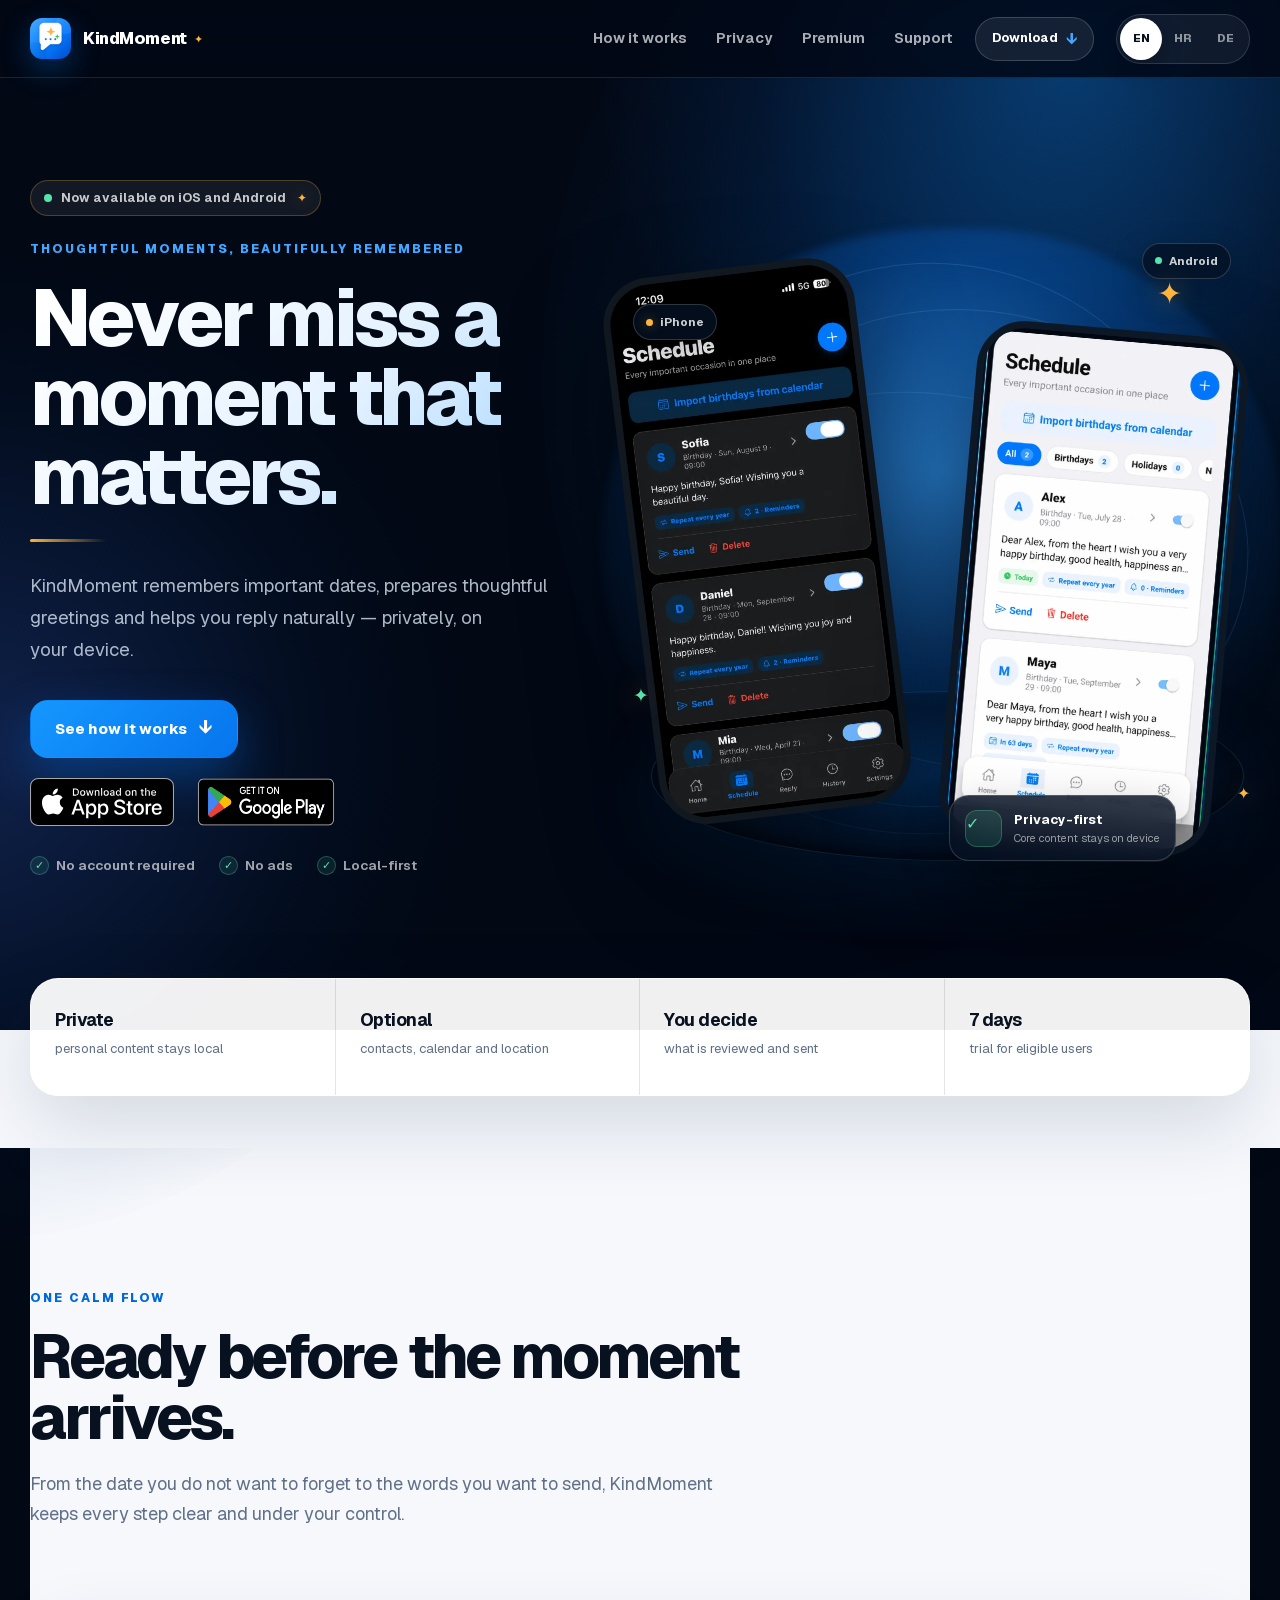
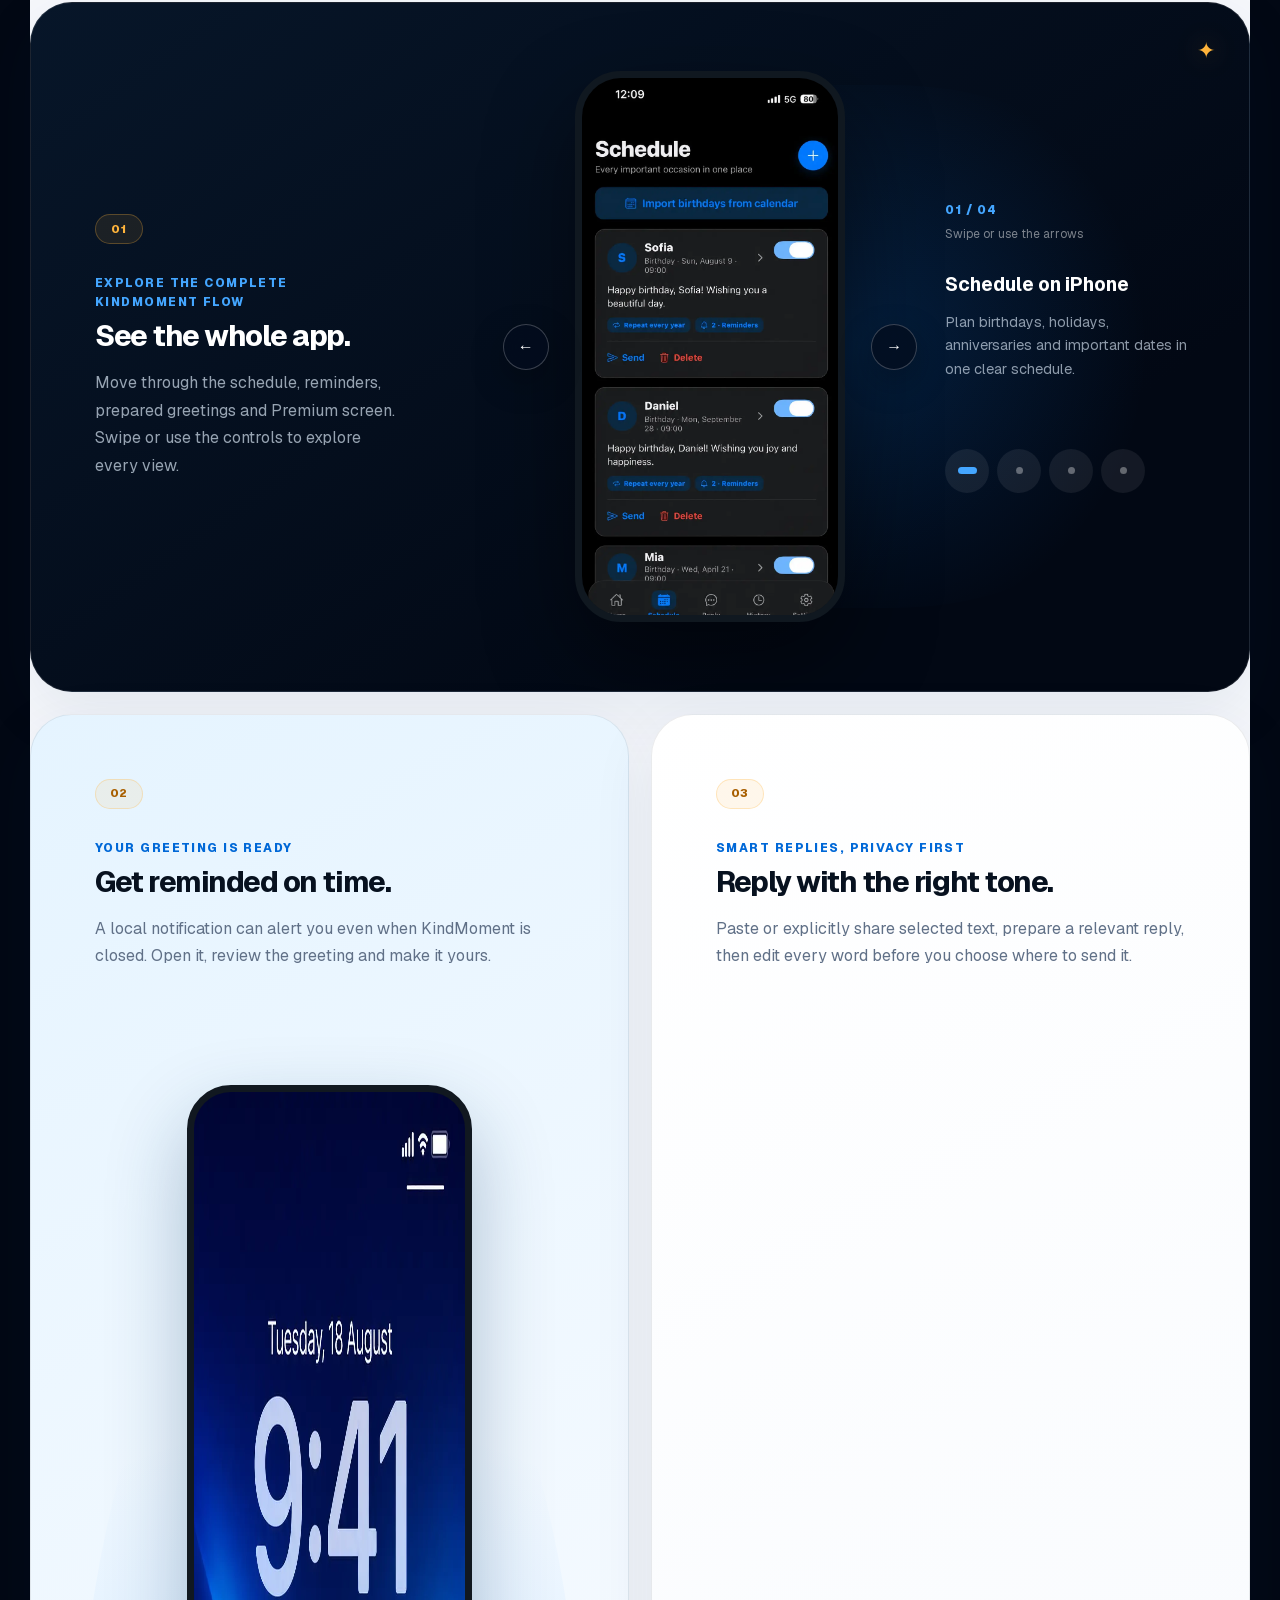
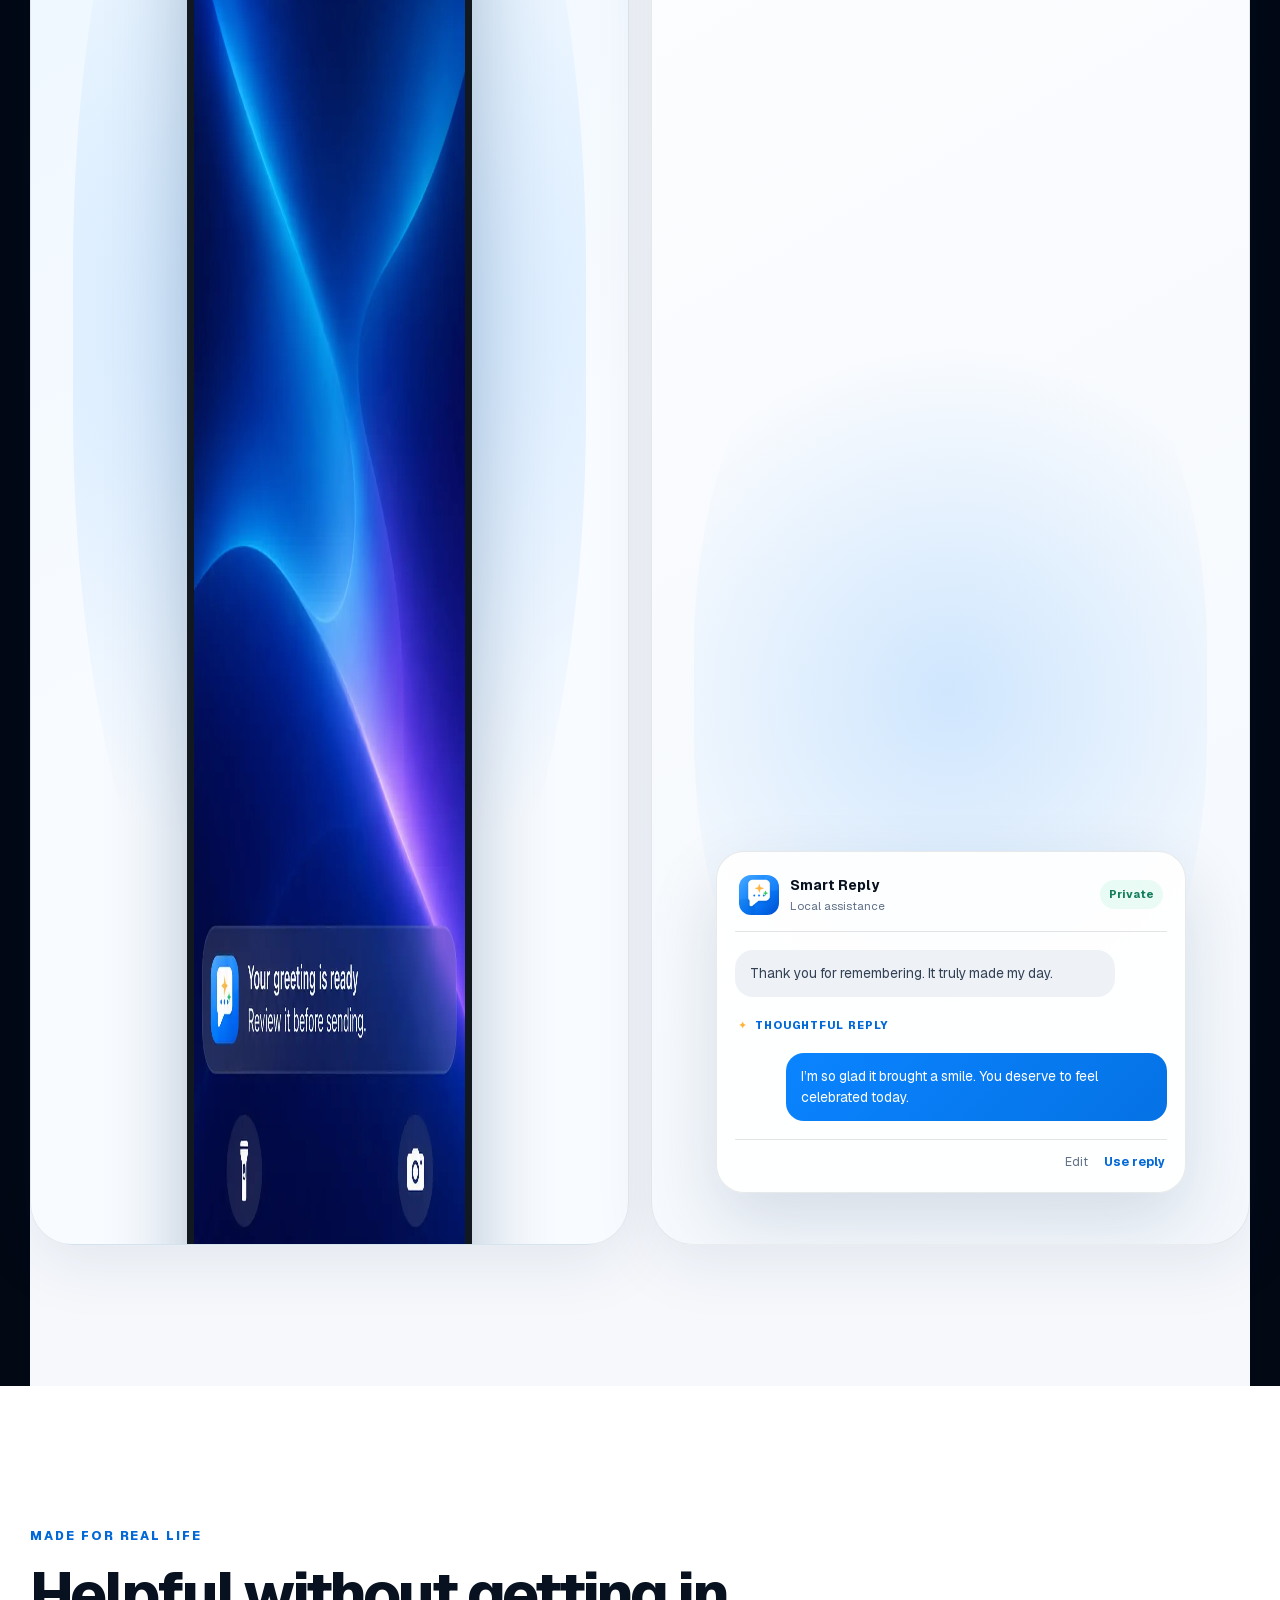
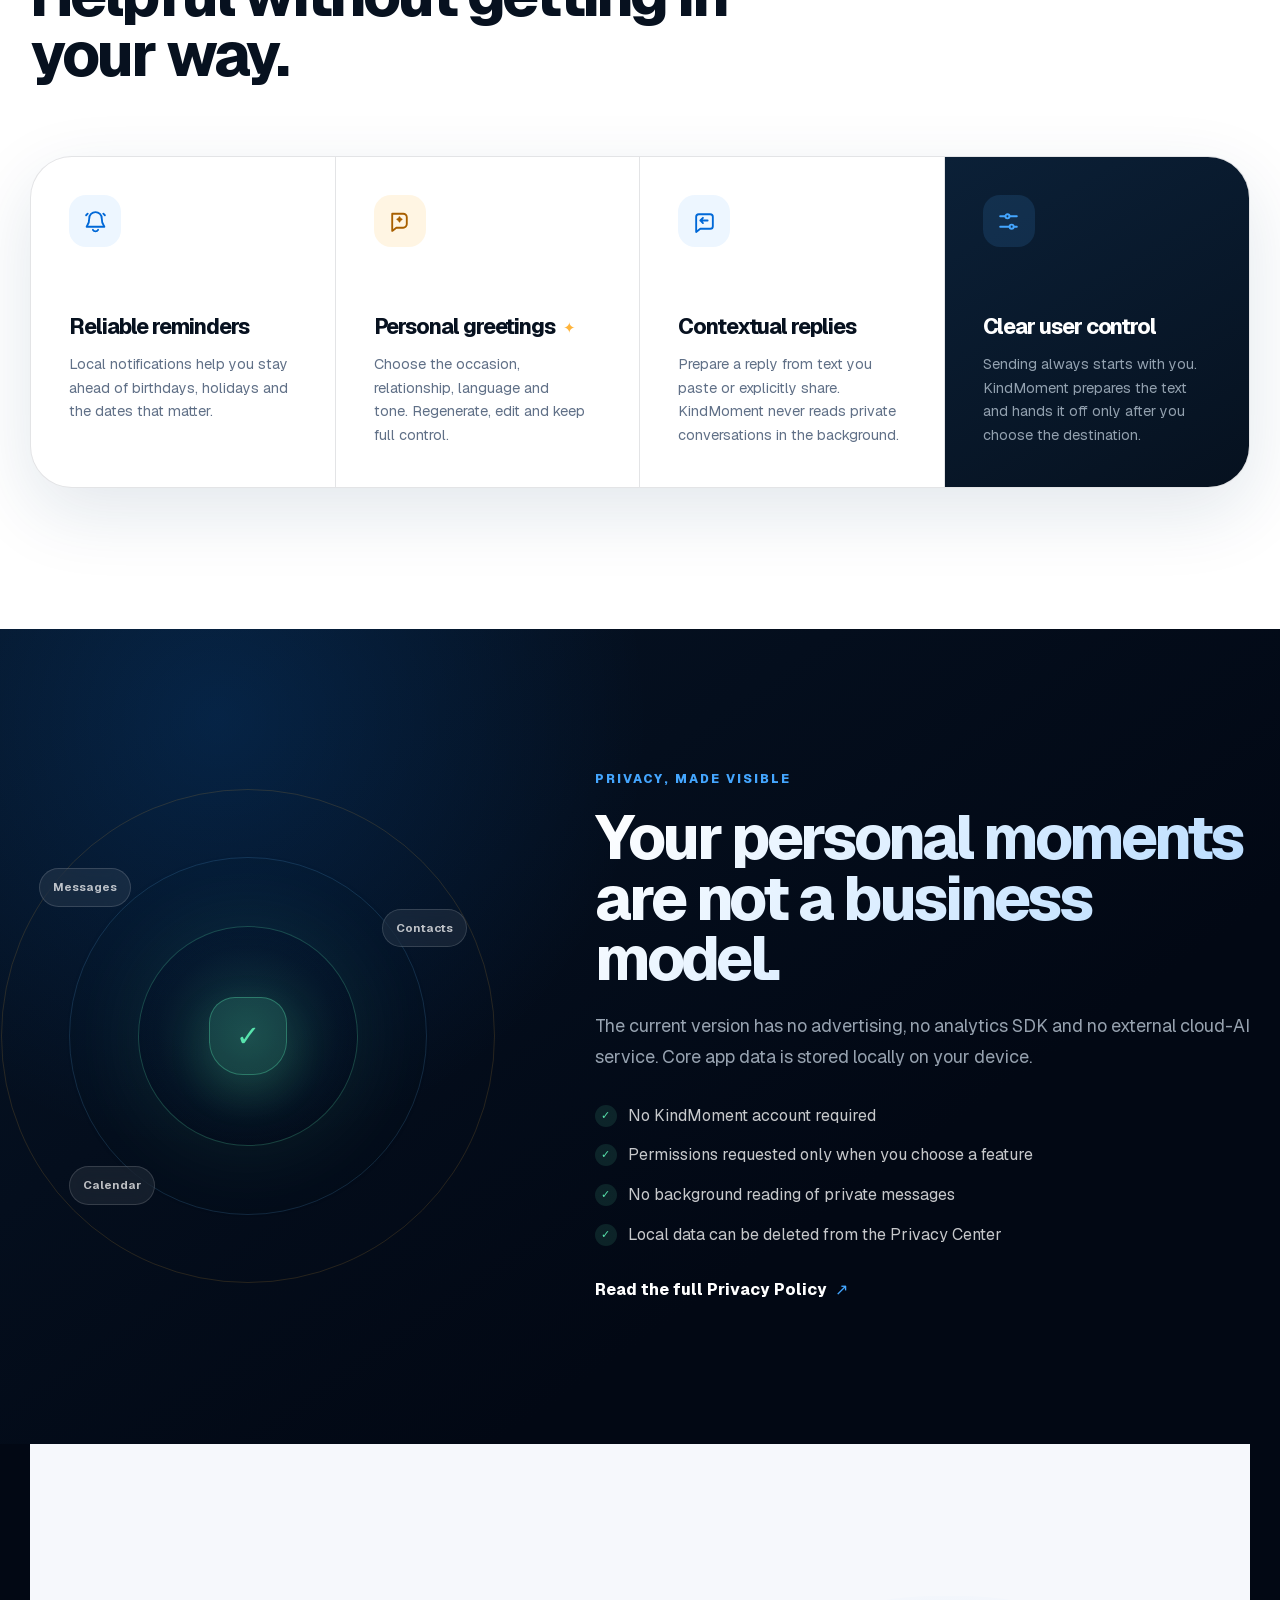
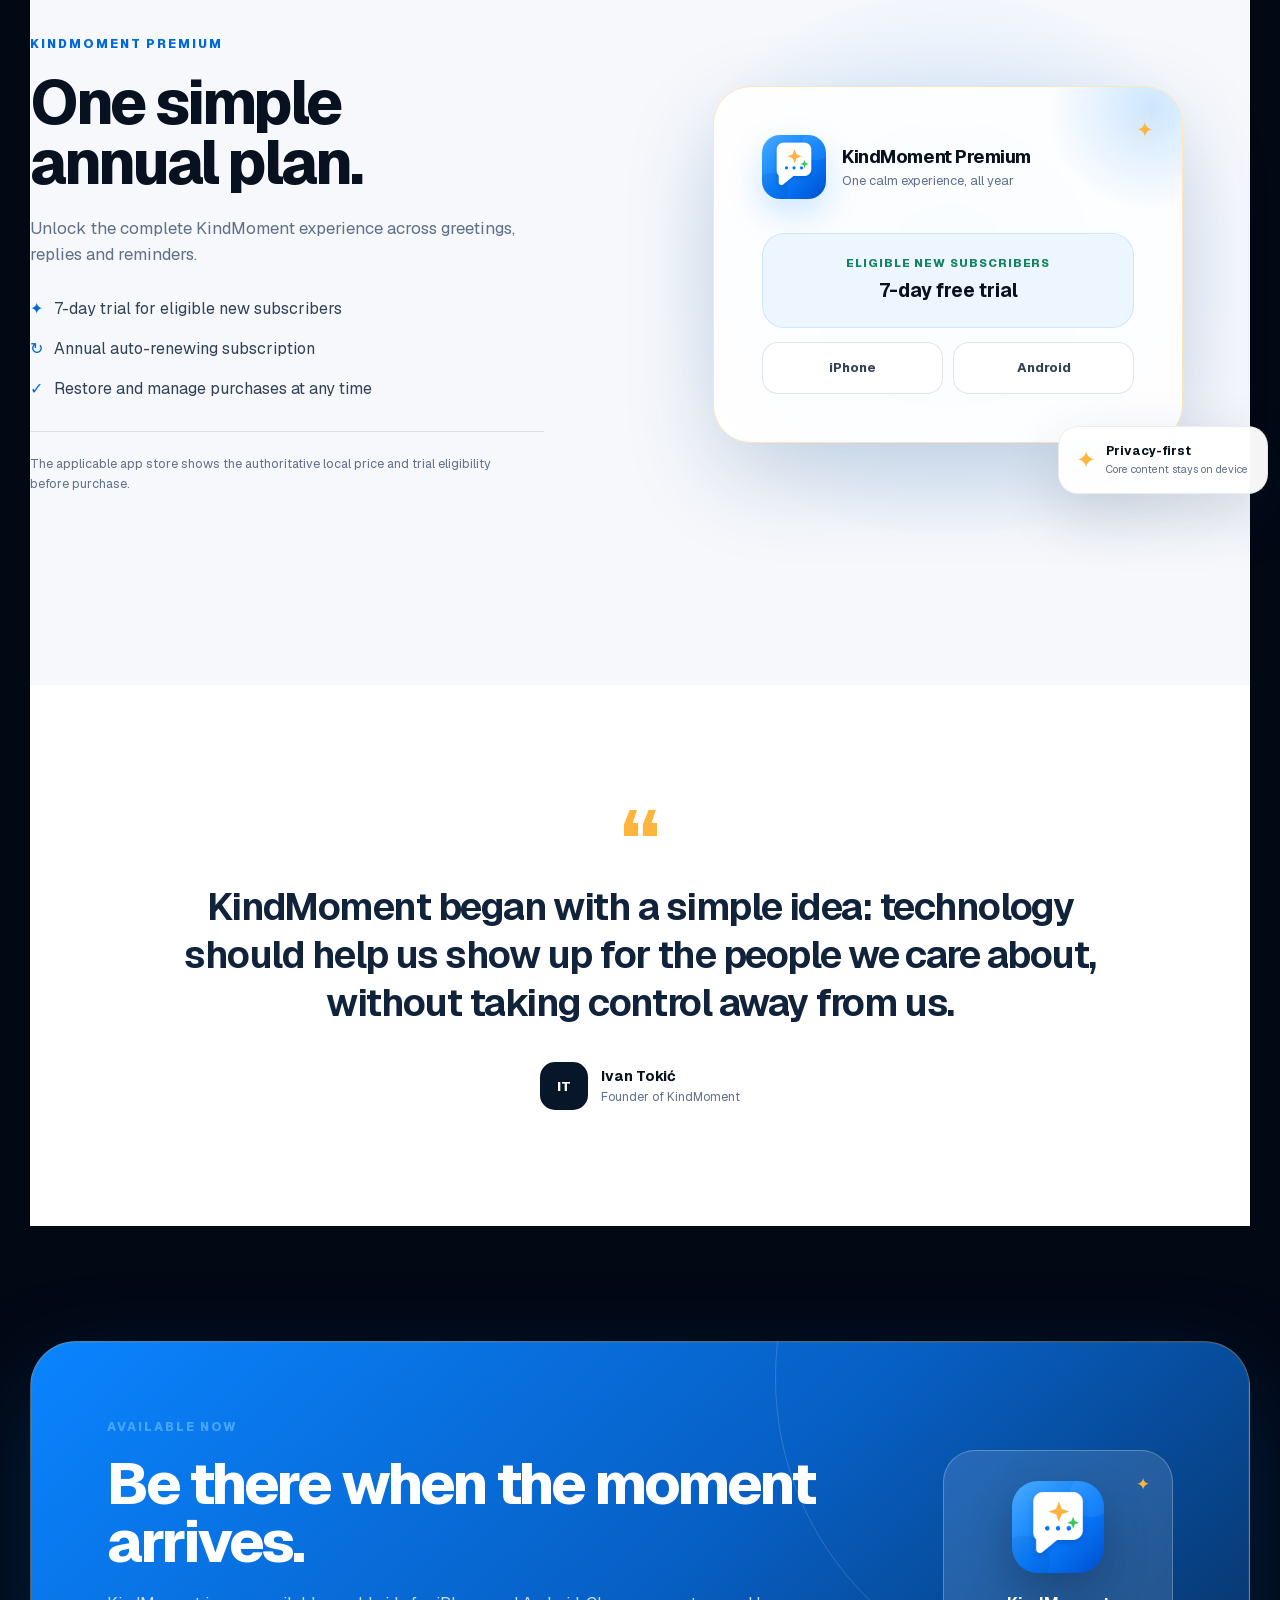
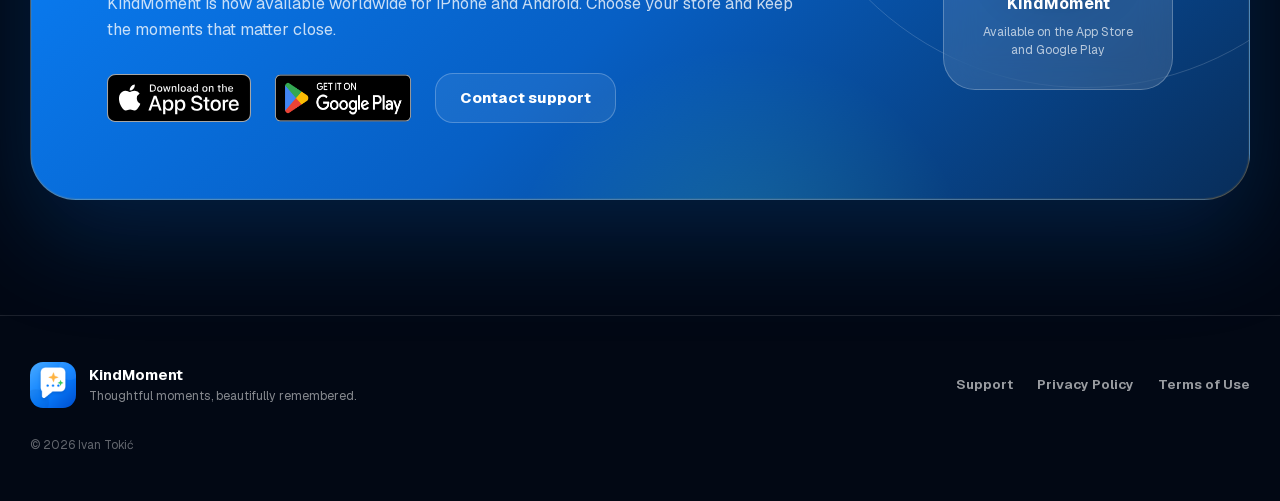
==== commit 5a92b25b: "Redesign KindMoment for iOS and Android launch" ====
--- a/index.html
+++ b/index.html
@@ -1,122 +1,448 @@
-<!DOCTYPE html><html lang="en"><head><meta name="referrer" content="strict-origin-when-cross-origin"/><meta http-equiv="Content-Security-Policy" content="default-src 'self'; script-src 'self' 'unsafe-inline'; style-src 'self' 'unsafe-inline'; img-src 'self' data:; font-src 'self' data:; connect-src 'self'; object-src 'none'; base-uri 'self'; form-action 'self'; upgrade-insecure-requests"/><meta charSet="utf-8"/><meta name="viewport" content="width=device-width, initial-scale=1"/><link rel="preload" href="/assets/kindmoment-notification-real.webp" as="image" fetchPriority="high"/><link rel="preload" href="/assets/kindmoment-icon.png" as="image"/><link rel="preload" href="/assets/kindmoment-schedule-real.webp" as="image" fetchPriority="auto"/><link rel="preload" href="/assets/kindmoment-greeting-ready-real.webp" as="image" fetchPriority="auto"/><link rel="preload" href="/assets/kindmoment-app-store-qr.svg" as="image"/><link rel="stylesheet" href="/assets/index-BIJ7lr4t-scroll-surface-v4.css" data-rsc-css-href="/assets/index-BIJ7lr4t-scroll-surface-v4.css" data-precedence="vite-rsc/importer-resources"/><title>KindMoment — Never miss a moment that matters</title><meta name="description" content="Remember important dates, prepare thoughtful greetings and create contextual replies with privacy-first assistance on your device."/><meta name="application-name" content="KindMoment"/><meta name="creator" content="Ivan Tokić"/><meta name="publisher" content="Ivan Tokić"/><meta name="category" content="productivity"/><meta name="robots" content="index, follow"/><meta property="og:title" content="KindMoment — Never miss a moment that matters"/><meta property="og:description" content="Thoughtful greetings, reliable reminders and privacy-first replies."/><meta property="og:url" content="https://kindmoment.app/"/><meta property="og:type" content="website"/><meta property="og:site_name" content="KindMoment"/><meta property="og:image" content="https://kindmoment.app/assets/kindmoment-social.jpg"/><meta property="og:image:width" content="1200"/><meta property="og:image:height" content="630"/><meta property="og:image:type" content="image/jpeg"/><meta property="og:image:alt" content="KindMoment — thoughtful reminders, greetings and replies"/><meta name="twitter:card" content="summary_large_image"/><meta name="twitter:title" content="KindMoment — Never miss a moment that matters"/><meta name="twitter:description" content="Thoughtful greetings, reliable reminders and privacy-first replies."/><meta name="twitter:image" content="https://kindmoment.app/assets/kindmoment-social.jpg"/><link rel="shortcut icon" href="https://kindmoment.app/assets/kindmoment-icon-32.png"/><link rel="icon" href="https://kindmoment.app/assets/kindmoment-icon-32.png" sizes="32x32" type="image/png"/><link rel="icon" href="https://kindmoment.app/assets/kindmoment-icon-192.png" sizes="192x192" type="image/png"/><link rel="icon" href="https://kindmoment.app/favicon.svg" type="image/svg+xml"/><link rel="apple-touch-icon" href="https://kindmoment.app/assets/kindmoment-apple-touch-icon.png" sizes="180x180" type="image/png"/><link rel="manifest" href="https://kindmoment.app/manifest.webmanifest"/><link rel="canonical" href="https://kindmoment.app/"/><link rel="alternate" hrefLang="en" href="https://kindmoment.app/"/><link rel="alternate" hrefLang="hr" href="https://kindmoment.app/hr"/><link rel="alternate" hrefLang="de" href="https://kindmoment.app/de"/>
-<link rel="preload" href="/assets/_vinext_fonts/geist-8ac0455e797f/geist-ff2310f5.woff2" as="font" type="font/woff2" crossorigin />
-<link rel="preload" href="/assets/_vinext_fonts/geist-8ac0455e797f/geist-875ccdd4.woff2" as="font" type="font/woff2" crossorigin />
-<link rel="preload" href="/assets/_vinext_fonts/geist-8ac0455e797f/geist-52306abf.woff2" as="font" type="font/woff2" crossorigin />
-<link rel="preload" href="/assets/_vinext_fonts/geist-8ac0455e797f/geist-001175b1.woff2" as="font" type="font/woff2" crossorigin />
-<link rel="preload" href="/assets/_vinext_fonts/geist-8ac0455e797f/geist-98bbbccb.woff2" as="font" type="font/woff2" crossorigin />
-<link rel="preload" href="/assets/_vinext_fonts/geist-mono-00e989178794/geist-mono-f6b33328.woff2" as="font" type="font/woff2" crossorigin />
-<link rel="preload" href="/assets/_vinext_fonts/geist-mono-00e989178794/geist-mono-44e03052.woff2" as="font" type="font/woff2" crossorigin />
-<link rel="preload" href="/assets/_vinext_fonts/geist-mono-00e989178794/geist-mono-0638449e.woff2" as="font" type="font/woff2" crossorigin />
-<link rel="preload" href="/assets/_vinext_fonts/geist-mono-00e989178794/geist-mono-971fb274.woff2" as="font" type="font/woff2" crossorigin />
-<link rel="preload" href="/assets/_vinext_fonts/geist-mono-00e989178794/geist-mono-44745446.woff2" as="font" type="font/woff2" crossorigin />
-<link rel="preload" href="/assets/_vinext_fonts/geist-mono-00e989178794/geist-mono-013b2f2f.woff2" as="font" type="font/woff2" crossorigin />
-<style data-vinext-fonts>/* cyrillic-ext */
-@font-face {
-  font-family: 'Geist';
-  font-style: normal;
-  font-weight: 100 900;
-  font-display: swap;
-  src: url(/assets/_vinext_fonts/geist-8ac0455e797f/geist-ff2310f5.woff2) format('woff2');
-  unicode-range: U+0460-052F, U+1C80-1C8A, U+20B4, U+2DE0-2DFF, U+A640-A69F, U+FE2E-FE2F;
-}
-/* cyrillic */
-@font-face {
-  font-family: 'Geist';
-  font-style: normal;
-  font-weight: 100 900;
-  font-display: swap;
-  src: url(/assets/_vinext_fonts/geist-8ac0455e797f/geist-875ccdd4.woff2) format('woff2');
-  unicode-range: U+0301, U+0400-045F, U+0490-0491, U+04B0-04B1, U+2116;
-}
-/* vietnamese */
-@font-face {
-  font-family: 'Geist';
-  font-style: normal;
-  font-weight: 100 900;
-  font-display: swap;
-  src: url(/assets/_vinext_fonts/geist-8ac0455e797f/geist-52306abf.woff2) format('woff2');
-  unicode-range: U+0102-0103, U+0110-0111, U+0128-0129, U+0168-0169, U+01A0-01A1, U+01AF-01B0, U+0300-0301, U+0303-0304, U+0308-0309, U+0323, U+0329, U+1EA0-1EF9, U+20AB;
-}
-/* latin-ext */
-@font-face {
-  font-family: 'Geist';
-  font-style: normal;
-  font-weight: 100 900;
-  font-display: swap;
-  src: url(/assets/_vinext_fonts/geist-8ac0455e797f/geist-001175b1.woff2) format('woff2');
-  unicode-range: U+0100-02BA, U+02BD-02C5, U+02C7-02CC, U+02CE-02D7, U+02DD-02FF, U+0304, U+0308, U+0329, U+1D00-1DBF, U+1E00-1E9F, U+1EF2-1EFF, U+2020, U+20A0-20AB, U+20AD-20C0, U+2113, U+2C60-2C7F, U+A720-A7FF;
-}
-/* latin */
-@font-face {
-  font-family: 'Geist';
-  font-style: normal;
-  font-weight: 100 900;
-  font-display: swap;
-  src: url(/assets/_vinext_fonts/geist-8ac0455e797f/geist-98bbbccb.woff2) format('woff2');
-  unicode-range: U+0000-00FF, U+0131, U+0152-0153, U+02BB-02BC, U+02C6, U+02DA, U+02DC, U+0304, U+0308, U+0329, U+2000-206F, U+20AC, U+2122, U+2191, U+2193, U+2212, U+2215, U+FEFF, U+FFFD;
-}
-
-.__font_geist_0tvmz3h { font-family: 'Geist', sans-serif; }
-
-.__variable_geist_0tvmz3h { --font-geist-sans: 'Geist', sans-serif; }
-
-/* cyrillic-ext */
-@font-face {
-  font-family: 'Geist Mono';
-  font-style: normal;
-  font-weight: 100 900;
-  font-display: swap;
-  src: url(/assets/_vinext_fonts/geist-mono-00e989178794/geist-mono-f6b33328.woff2) format('woff2');
-  unicode-range: U+0460-052F, U+1C80-1C8A, U+20B4, U+2DE0-2DFF, U+A640-A69F, U+FE2E-FE2F;
-}
-/* cyrillic */
-@font-face {
-  font-family: 'Geist Mono';
-  font-style: normal;
-  font-weight: 100 900;
-  font-display: swap;
-  src: url(/assets/_vinext_fonts/geist-mono-00e989178794/geist-mono-44e03052.woff2) format('woff2');
-  unicode-range: U+0301, U+0400-045F, U+0490-0491, U+04B0-04B1, U+2116;
-}
-/* symbols2 */
-@font-face {
-  font-family: 'Geist Mono';
-  font-style: normal;
-  font-weight: 100 900;
-  font-display: swap;
-  src: url(/assets/_vinext_fonts/geist-mono-00e989178794/geist-mono-0638449e.woff2) format('woff2');
-  unicode-range: U+2000-2001, U+2004-2008, U+200A, U+23B8-23BD, U+2500-259F;
-}
-/* vietnamese */
-@font-face {
-  font-family: 'Geist Mono';
-  font-style: normal;
-  font-weight: 100 900;
-  font-display: swap;
-  src: url(/assets/_vinext_fonts/geist-mono-00e989178794/geist-mono-971fb274.woff2) format('woff2');
-  unicode-range: U+0102-0103, U+0110-0111, U+0128-0129, U+0168-0169, U+01A0-01A1, U+01AF-01B0, U+0300-0301, U+0303-0304, U+0308-0309, U+0323, U+0329, U+1EA0-1EF9, U+20AB;
-}
-/* latin-ext */
-@font-face {
-  font-family: 'Geist Mono';
-  font-style: normal;
-  font-weight: 100 900;
-  font-display: swap;
-  src: url(/assets/_vinext_fonts/geist-mono-00e989178794/geist-mono-44745446.woff2) format('woff2');
-  unicode-range: U+0100-02BA, U+02BD-02C5, U+02C7-02CC, U+02CE-02D7, U+02DD-02FF, U+0304, U+0308, U+0329, U+1D00-1DBF, U+1E00-1E9F, U+1EF2-1EFF, U+2020, U+20A0-20AB, U+20AD-20C0, U+2113, U+2C60-2C7F, U+A720-A7FF;
-}
-/* latin */
-@font-face {
-  font-family: 'Geist Mono';
-  font-style: normal;
-  font-weight: 100 900;
-  font-display: swap;
-  src: url(/assets/_vinext_fonts/geist-mono-00e989178794/geist-mono-013b2f2f.woff2) format('woff2');
-  unicode-range: U+0000-00FF, U+0131, U+0152-0153, U+02BB-02BC, U+02C6, U+02DA, U+02DC, U+0304, U+0308, U+0329, U+2000-206F, U+20AC, U+2122, U+2191, U+2193, U+2212, U+2215, U+FEFF, U+FFFD;
-}
-
-.__font_geist_mono_1diim1n { font-family: 'Geist Mono', sans-serif; }
-
-.__variable_geist_mono_1diim1n { --font-geist-mono: 'Geist Mono', sans-serif; }
-</style>
-<script src="/assets/section-anchor-scroll-fix-v3.js" defer></script></head><body class="__variable_geist_0tvmz3h __variable_geist_mono_1diim1n antialiased"><script type="application/ld+json">{"@context":"https://schema.org","@type":"WebSite","name":"KindMoment","url":"https://kindmoment.app/","description":"Thoughtful greetings, reliable reminders and privacy-first replies.","publisher":{"@type":"Person","name":"Ivan Tokić"}}</script><div class="site-shell" lang="en"><a class="skip-link" href="#main-content">Skip to main content</a><div class="aurora aurora-one" aria-hidden="true"></div><div class="aurora aurora-two" aria-hidden="true"></div><header class="topbar"><a class="brand" href="/" aria-label="KindMoment"><img src="/assets/kindmoment-icon.png" width="512" height="512" alt="" decoding="async"/><span>KindMoment</span></a><nav class="main-nav" aria-label="Primary navigation"><a href="#experience">How it works</a><a href="#privacy">Privacy</a><a href="#premium">Premium</a><a href="/support/">Support</a></nav><div class="language-switcher" aria-label="Language"><a href="/" aria-current="page">EN</a><a href="/hr">HR</a><a href="/de">DE</a></div></header><main id="main-content" tabindex="-1"><section class="hero section-width"><div class="hero-copy"><div class="launch-pill"><span class="pulse-dot" aria-hidden="true"></span>Download KindMoment for iPhone</div><p class="eyebrow">Thoughtful moments, beautifully remembered</p><h1>Never miss a moment that matters.</h1><p class="hero-lead">KindMoment remembers important dates, prepares thoughtful greetings and helps you reply naturally — privately, on your device.</p><div class="hero-actions"><a class="button button-primary" href="#experience">See how it works<span aria-hidden="true">↓</span></a><a class="button button-store" href="https://apps.apple.com/app/kindmoment/id6790472602"><span class="store-mark" aria-hidden="true"><span></span><span></span><span></span></span><span><small>Download KindMoment for iPhone</small><strong>Available now on the App Store</strong></span></a></div><ul class="hero-trust" aria-label="KindMoment highlights"><li><span aria-hidden="true">✓</span>No account required</li><li><span aria-hidden="true">✓</span>No ads</li><li><span aria-hidden="true">✓</span>Local-first</li></ul></div><div class="hero-stage" role="group" aria-label="KindMoment app preview"><div class="stage-aura" aria-hidden="true"></div><div class="orbit orbit-one" aria-hidden="true"></div><div class="orbit orbit-two" aria-hidden="true"></div><div class="orbit orbit-three" aria-hidden="true"></div><div class="spark spark-one" aria-hidden="true">✦</div><div class="spark spark-two" aria-hidden="true">✦</div><div class="spark spark-three" aria-hidden="true">✦</div><div class="stage-platform" aria-hidden="true"></div><figure class="phone phone-schedule"><img class="real-app-screen" src="/assets/kindmoment-schedule-real.webp" width="851" height="1848" alt="KindMoment app screen tour" loading="eager" fetchPriority="auto" decoding="async"/></figure><figure class="phone phone-greeting-ready"><img class="real-app-screen" src="/assets/kindmoment-greeting-ready-real.webp" width="946" height="2048" alt="Your greeting is ready. Review and personalize it before sending." loading="eager" fetchPriority="auto" decoding="async"/></figure><figure class="phone phone-notification"><img class="real-app-screen" src="/assets/kindmoment-notification-real.webp" width="853" height="1844" alt="KindMoment reminder on an iPhone lock screen" loading="eager" fetchPriority="high" decoding="async"/></figure><div class="privacy-chip"><span class="privacy-chip-icon" aria-hidden="true">✓</span><div><strong>Local-first</strong><span>Core content stays on device</span></div></div></div></section><section class="proof-strip" aria-label="KindMoment highlights"><div class="proof-grid section-width"><article><strong>Private</strong><span>personal content stays local</span></article><article><strong>Optional</strong><span>contacts, calendar and location</span></article><article><strong>You decide</strong><span>what is reviewed and sent</span></article><article><strong>7 days</strong><span>trial for eligible users</span></article></div></section><section class="story section-width page-section" id="experience"><div class="section-heading"><p class="eyebrow">One calm flow</p><h2>Ready before the moment arrives.</h2><p>From the date you do not want to forget to the words you want to send, KindMoment keeps every step clear and under your control.</p></div><div class="story-stack"><article class="story-card story-card-1"><div class="story-content"><span class="story-number">01</span><p class="story-kicker">Explore the complete KindMoment flow</p><h3>See the whole app.</h3><p class="story-body">Move through the schedule, reminders, prepared greetings and Premium screen. Swipe or use the controls to explore every view.</p></div><div class="story-visual"><div class="story-glow" aria-hidden="true"></div><div class="app-tour" role="region" aria-roledescription="carousel" aria-label="Explore KindMoment app screens" tabindex="0"><div class="app-tour-phone-wrap"><div class="app-tour-phone"><div class="app-tour-track" style="transform:translateX(-0%)"><figure class="app-tour-slide" aria-hidden="false"><img src="/assets/kindmoment-schedule-real.webp" width="851" height="1848" alt="KindMoment app screen tour" loading="eager" decoding="async" draggable="false"/></figure><figure class="app-tour-slide" aria-hidden="true"><img src="/assets/kindmoment-notification-real.webp" width="853" height="1844" alt="" loading="lazy" decoding="async" draggable="false"/></figure><figure class="app-tour-slide" aria-hidden="true"><img src="/assets/kindmoment-greeting-ready-real.webp" width="946" height="2048" alt="" loading="lazy" decoding="async" draggable="false"/></figure><figure class="app-tour-slide" aria-hidden="true"><img src="/assets/kindmoment-premium-real.webp" width="720" height="1567" alt="" loading="lazy" decoding="async" draggable="false"/></figure></div></div><button class="app-tour-arrow app-tour-arrow-previous" type="button" aria-label="Previous app screen"><span aria-hidden="true">←</span></button><button class="app-tour-arrow app-tour-arrow-next" type="button" aria-label="Next app screen"><span aria-hidden="true">→</span></button></div><div class="app-tour-meta"><div class="app-tour-status" role="status" aria-atomic="true"><div class="app-tour-meta-topline"><span>01<!-- --> /<!-- --> <!-- -->04</span><small>Swipe or use the arrows</small></div><strong>Schedule</strong><p>Plan birthdays, holidays, anniversaries and important dates in one clear schedule.</p></div><div class="app-tour-dots" role="group" aria-label="Explore KindMoment app screens"><button type="button" aria-label="Show: Schedule" aria-current="true"><span aria-hidden="true"></span></button><button type="button" aria-label="Show: Get reminded on time."><span aria-hidden="true"></span></button><button type="button" aria-label="Show: Your greeting is ready"><span aria-hidden="true"></span></button><button type="button" aria-label="Show: KindMoment Premium"><span aria-hidden="true"></span></button></div></div></div></div></article><article class="story-card story-card-2"><div class="story-content"><span class="story-number">02</span><p class="story-kicker">Your greeting is ready</p><h3>Get reminded on time.</h3><p class="story-body">A local notification can alert you even when KindMoment is closed. Open it, review the greeting and make it yours.</p></div><div class="story-visual"><div class="story-glow" aria-hidden="true"></div><figure class="story-phone story-phone-notification"><img class="real-app-screen" src="/assets/kindmoment-notification-real.webp" width="853" height="1844" alt="KindMoment reminder on an iPhone lock screen" loading="lazy" fetchPriority="auto" decoding="async"/></figure></div></article><article class="story-card story-card-3"><div class="story-content"><span class="story-number">03</span><p class="story-kicker">Smart replies, privacy first</p><h3>Reply with the right tone.</h3><p class="story-body">Paste or explicitly share selected text, prepare a relevant reply, then edit every word before you choose where to send it.</p></div><div class="story-visual"><div class="story-glow" aria-hidden="true"></div><div class="reply-demo" role="group" aria-label="KindMoment contextual reply preview"><div class="reply-demo-bar"><img src="/assets/kindmoment-icon.png" width="512" height="512" alt="" decoding="async"/><div><strong>Smart Reply</strong><span>Local assistance</span></div><span class="reply-private">Private</span></div><div class="message-bubble message-in">Thank you for remembering. It truly made my day.</div><div class="reply-label"><span aria-hidden="true">✦</span> <!-- -->Thoughtful reply</div><div class="message-bubble message-out">I’m so glad it brought a smile. You deserve to feel celebrated today.</div><div class="reply-actions"><span>Edit</span><strong>Use reply</strong></div></div></div></article></div></section><section class="features page-section"><div class="section-width"><div class="section-heading"><p class="eyebrow">Made for real life</p><h2>Helpful without getting in your way.</h2></div><div class="feature-grid"><article class="feature-card "><span class="feature-icon" aria-hidden="true"><svg viewBox="0 0 24 24" fill="none" stroke="currentColor" stroke-width="1.8" stroke-linecap="round" stroke-linejoin="round" vector-effect="non-scaling-stroke" focusable="false" aria-hidden="true"><path d="M18 9a6 6 0 0 0-12 0c0 6-2.5 6.8-2.5 8h17c0-1.2-2.5-2-2.5-8Z"></path><path d="M9.5 20a2.8 2.8 0 0 0 5 0"></path><path d="m4.5 4.5-1.5 1.5M19.5 4.5 21 6"></path></svg></span><h3>Reliable reminders</h3><p>Local notifications help you stay ahead of birthdays, holidays and the dates that matter.</p></article><article class="feature-card "><span class="feature-icon" aria-hidden="true"><svg viewBox="0 0 24 24" fill="none" stroke="currentColor" stroke-width="1.8" stroke-linecap="round" stroke-linejoin="round" vector-effect="non-scaling-stroke" focusable="false" aria-hidden="true"><path d="M5 4.5h10.5A3.5 3.5 0 0 1 19 8v6.5a3.5 3.5 0 0 1-3.5 3.5H9l-4 3V4.5Z"></path><path d="m12 8 .55 1.45L14 10l-1.45.55L12 12l-.55-1.45L10 10l1.45-.55L12 8Z"></path></svg></span><h3>Personal greetings</h3><p>Choose the occasion, relationship, language and tone. Regenerate, edit and keep full control.</p></article><article class="feature-card "><span class="feature-icon" aria-hidden="true"><svg viewBox="0 0 24 24" fill="none" stroke="currentColor" stroke-width="1.8" stroke-linecap="round" stroke-linejoin="round" vector-effect="non-scaling-stroke" focusable="false" aria-hidden="true"><path d="M20 16.5a2.5 2.5 0 0 1-2.5 2.5H8l-4 3V7.5A2.5 2.5 0 0 1 6.5 5h11A2.5 2.5 0 0 1 20 7.5Z"></path><path d="M15 11H8m2.5-2.5L8 11l2.5 2.5"></path></svg></span><h3>Contextual replies</h3><p>Prepare a reply from text you paste or explicitly share. KindMoment never reads private conversations in the background.</p></article><article class="feature-card feature-dark"><span class="feature-icon" aria-hidden="true"><svg viewBox="0 0 24 24" fill="none" stroke="currentColor" stroke-width="1.8" stroke-linecap="round" stroke-linejoin="round" vector-effect="non-scaling-stroke" focusable="false" aria-hidden="true"><path d="M4 7h5m4 0h7M4 17h9m4 0h3"></path><circle cx="11" cy="7" r="2"></circle><circle cx="15" cy="17" r="2"></circle></svg></span><h3>Clear user control</h3><p>Sending always starts with you. KindMoment prepares the text and hands it off only after you choose the destination.</p></article></div></div></section><section class="privacy-section page-section" id="privacy"><div class="section-width privacy-layout"><div class="privacy-visual" aria-hidden="true"><div class="shield-orb"><div class="shield">✓</div><span class="shield-ring shield-ring-one"></span><span class="shield-ring shield-ring-two"></span></div><span class="data-pill data-pill-one">Messages</span><span class="data-pill data-pill-two">Contacts</span><span class="data-pill data-pill-three">Calendar</span></div><div class="privacy-copy"><p class="eyebrow eyebrow-light">Privacy, made visible</p><h2>Your personal moments are not a business model.</h2><p class="privacy-lead">The current version has no advertising, no analytics SDK and no external cloud-AI service. Core app data is stored locally on your device.</p><ul><li><span aria-hidden="true">✓</span>No KindMoment account required</li><li><span aria-hidden="true">✓</span>Permissions requested only when you choose a feature</li><li><span aria-hidden="true">✓</span>No background reading of private messages</li><li><span aria-hidden="true">✓</span>Local data can be deleted from the Privacy Center</li></ul><a class="text-link light-link" href="/privacy.html">Read the full Privacy Policy<!-- --> <span aria-hidden="true">↗</span></a></div></div></section><section class="premium-section section-width page-section" id="premium"><div class="premium-copy"><p class="eyebrow">KindMoment Premium</p><h2>One simple annual plan.</h2><p>Unlock the complete KindMoment experience across greetings, replies and reminders.</p><ul class="premium-list"><li><span aria-hidden="true">✦</span>7-day trial for eligible new subscribers</li><li><span aria-hidden="true">↻</span>Annual auto-renewing subscription</li><li><span aria-hidden="true">✓</span>Restore and manage purchases at any time</li></ul><p class="premium-note">The applicable app store shows the authoritative local price and trial eligibility before purchase.</p></div><div class="premium-visual"><div class="premium-halo" aria-hidden="true"></div><figure class="premium-phone"><img class="real-app-screen" src="/assets/kindmoment-premium-real.webp" width="720" height="1567" alt="KindMoment Premium" loading="lazy" fetchPriority="auto" decoding="async"/></figure><div class="premium-badge" aria-hidden="true"><span>✦</span><strong>Local-first</strong><small>Core content stays on device</small></div></div></section><section class="founder-section section-width"><h2 class="sr-only">Founder of KindMoment</h2><div class="founder-mark" aria-hidden="true">“</div><blockquote>KindMoment began with a simple idea: technology should help us show up for the people we care about, without taking control away from us.</blockquote><div class="founder-person"><div class="founder-monogram" aria-hidden="true">IT</div><div><strong>Ivan Tokić</strong><span>Founder of KindMoment</span></div></div></section><section class="launch-section section-width" id="help"><div class="launch-copy"><p class="eyebrow eyebrow-light">Available now</p><h2>Be there when the moment arrives.</h2><p>KindMoment is now available on the Apple App Store. Open the App Store on your iPhone and search for KindMoment to download it.</p><div class="launch-actions"><a class="button button-store" href="https://apps.apple.com/app/kindmoment/id6790472602"><span class="store-mark" aria-hidden="true"><span></span><span></span><span></span></span><strong>Available on the App Store</strong></a><a class="button button-outline-light" href="mailto:tokicx@gmail.com?subject=KindMoment%20Support">Contact support</a></div></div><a class="qr-placeholder" href="https://apps.apple.com/app/kindmoment/id6790472602" aria-label="Available now on the App Store"><img class="app-store-qr" src="/assets/kindmoment-app-store-qr.svg" alt="" width="512" height="512"/><strong>KindMoment for iPhone</strong><span>Available now on the App Store</span></a></section></main><footer class="footer"><div class="section-width footer-layout"><div class="footer-brand"><img src="/assets/kindmoment-icon.png" width="512" height="512" alt="" loading="lazy" decoding="async"/><div><strong>KindMoment</strong><span>Thoughtful moments, beautifully remembered.</span></div></div><div class="footer-links"><a href="/support/">Support</a><a href="/privacy.html">Privacy Policy</a><a href="/terms.html">Terms of Use</a></div><p>© 2026 Ivan Tokić</p></div></footer></div><script src="/assets/static-interactions-v1.js" defer></script></body></html>+<!DOCTYPE html>
+<html lang="en">
+<head>
+<meta name="referrer" content="strict-origin-when-cross-origin"/>
+<meta http-equiv="Content-Security-Policy" content="default-src 'self'; script-src 'self' 'unsafe-inline'; style-src 'self' 'unsafe-inline'; img-src 'self' data:; font-src 'self' data:; connect-src 'self'; object-src 'none'; base-uri 'self'; form-action 'self'; upgrade-insecure-requests"/>
+<meta charSet="utf-8"/>
+<meta name="viewport" content="width=device-width, initial-scale=1"/>
+<link rel="preload" href="/assets/kindmoment-android-schedule-v2.webp" as="image" fetchPriority="high" media="(min-width: 821px)"/>
+<link rel="preload" href="/assets/kindmoment-schedule-real.webp" as="image"/>
+<link rel="stylesheet" href="/assets/site-v2.css"/>
+<title>KindMoment — Never miss a moment that matters</title>
+<meta name="description" content="Remember important dates, prepare thoughtful greetings and create contextual replies with privacy-first assistance on your device."/>
+<meta name="application-name" content="KindMoment"/>
+<meta name="creator" content="Ivan Tokić"/>
+<meta name="publisher" content="Ivan Tokić"/>
+<meta name="category" content="productivity"/>
+<meta name="robots" content="index, follow"/>
+<meta property="og:title" content="KindMoment — Never miss a moment that matters"/>
+<meta property="og:description" content="Thoughtful greetings, reliable reminders and privacy-first replies."/>
+<meta property="og:url" content="https://kindmoment.app/"/>
+<meta property="og:type" content="website"/>
+<meta property="og:site_name" content="KindMoment"/>
+<meta property="og:locale" content="en_US"/>
+<meta property="og:image" content="https://kindmoment.app/assets/kindmoment-social.jpg"/>
+<meta property="og:image:width" content="1200"/>
+<meta property="og:image:height" content="630"/>
+<meta property="og:image:type" content="image/jpeg"/>
+<meta property="og:image:alt" content="KindMoment — thoughtful reminders, greetings and replies"/>
+<meta name="twitter:card" content="summary_large_image"/>
+<meta name="twitter:title" content="KindMoment — Never miss a moment that matters"/>
+<meta name="twitter:description" content="Thoughtful greetings, reliable reminders and privacy-first replies."/>
+<meta name="twitter:image" content="https://kindmoment.app/assets/kindmoment-social.jpg"/>
+<link rel="shortcut icon" href="https://kindmoment.app/assets/kindmoment-icon-32.png"/>
+<link rel="icon" href="https://kindmoment.app/assets/kindmoment-icon-32.png" sizes="32x32" type="image/png"/>
+<link rel="icon" href="https://kindmoment.app/assets/kindmoment-icon-192.png" sizes="192x192" type="image/png"/>
+<link rel="icon" href="https://kindmoment.app/favicon.svg" type="image/svg+xml"/>
+<link rel="apple-touch-icon" href="https://kindmoment.app/assets/kindmoment-apple-touch-icon.png" sizes="180x180" type="image/png"/>
+<link rel="manifest" href="https://kindmoment.app/manifest.webmanifest"/>
+<link rel="canonical" href="https://kindmoment.app/"/>
+<link rel="alternate" hrefLang="en" href="https://kindmoment.app/"/>
+<link rel="alternate" hrefLang="hr" href="https://kindmoment.app/hr/"/>
+<link rel="alternate" hrefLang="de" href="https://kindmoment.app/de/"/>
+<link rel="alternate" hrefLang="x-default" href="https://kindmoment.app/"/>
+<script src="/assets/section-anchor-scroll-fix-v3.js" defer>
+</script>
+</head>
+<body class="__variable_geist_0tvmz3h __variable_geist_mono_1diim1n antialiased">
+<script type="application/ld+json">{"@context":"https://schema.org","@type":"MobileApplication","name":"KindMoment","url":"https://kindmoment.app/","description":"Thoughtful greetings, reliable reminders and privacy-first replies.","operatingSystem":"iOS, Android","applicationCategory":"LifestyleApplication","inLanguage":["en","hr","de","fr","it","es"],"sameAs":["https://apps.apple.com/app/kindmoment/id6790472602","https://play.google.com/store/apps/details?id=com.ivantokic.kindmoment"],"author":{"@type":"Person","name":"Ivan Tokić"}}</script>
+<div class="site-shell" lang="en">
+<a class="skip-link" href="#main-content">Skip to main content</a>
+<div class="aurora aurora-one" aria-hidden="true">
+</div>
+<div class="aurora aurora-two" aria-hidden="true">
+</div>
+<header class="topbar">
+<a class="brand" href="/" aria-label="KindMoment">
+<img src="/assets/kindmoment-icon.png" width="512" height="512" alt="" decoding="async"/>
+<span>KindMoment</span>
+</a>
+<nav class="main-nav" aria-label="Primary navigation">
+<a href="#experience">How it works</a>
+<a href="#privacy">Privacy</a>
+<a href="#premium">Premium</a>
+<a href="/support/">Support</a>
+</nav>
+<a class="header-cta" href="#download"><strong>Download</strong><span aria-hidden="true">↓</span></a>
+<div class="language-switcher" aria-label="Language">
+<a href="/" lang="en" hreflang="en" aria-current="page">EN</a>
+<a href="/hr/" lang="hr" hreflang="hr">HR</a>
+<a href="/de/" lang="de" hreflang="de">DE</a>
+</div>
+</header>
+<main id="main-content" tabindex="-1">
+<section class="hero section-width">
+<div class="hero-copy">
+<div class="launch-pill">
+<span class="pulse-dot" aria-hidden="true">
+</span>Now available on iOS and Android</div>
+<p class="eyebrow">Thoughtful moments, beautifully remembered</p>
+<h1>Never miss a moment that matters.</h1>
+<p class="hero-lead">KindMoment remembers important dates, prepares thoughtful greetings and helps you reply naturally — privately, on your device.</p>
+<div class="hero-actions">
+<a class="button button-primary" href="#experience">See how it works<span aria-hidden="true">↓</span>
+</a>
+<div class="store-links" aria-label="Download KindMoment">
+<a class="store-link store-link-apple" href="https://apps.apple.com/app/kindmoment/id6790472602" aria-label="Download KindMoment on the App Store"><img src="/assets/app-store-badge-en.svg" width="120" height="40" alt="Download on the App Store"/></a>
+<a class="store-link store-link-google" href="https://play.google.com/store/apps/details?id=com.ivantokic.kindmoment" aria-label="Get KindMoment on Google Play"><img src="/assets/google-play-badge-en.png" width="646" height="250" alt="Get it on Google Play"/></a>
+</div>
+</div>
+<ul class="hero-trust" aria-label="KindMoment highlights">
+<li>
+<span aria-hidden="true">✓</span>No account required</li>
+<li>
+<span aria-hidden="true">✓</span>No ads</li>
+<li>
+<span aria-hidden="true">✓</span>Local-first</li>
+</ul>
+</div>
+<div class="hero-stage" role="group" aria-label="KindMoment app preview">
+<div class="stage-aura" aria-hidden="true">
+</div>
+<div class="orbit orbit-one" aria-hidden="true">
+</div>
+<div class="orbit orbit-two" aria-hidden="true">
+</div>
+<div class="orbit orbit-three" aria-hidden="true">
+</div>
+<div class="spark spark-one" aria-hidden="true">✦</div>
+<div class="spark spark-two" aria-hidden="true">✦</div>
+<div class="spark spark-three" aria-hidden="true">✦</div>
+<div class="stage-platform" aria-hidden="true">
+</div>
+<figure class="phone phone-ios">
+<img class="real-app-screen" src="/assets/kindmoment-schedule-real.webp" width="851" height="1848" alt="KindMoment schedule on iPhone" loading="eager" decoding="async"/>
+</figure>
+<figure class="phone phone-android">
+<img class="real-app-screen" src="/assets/kindmoment-android-schedule-v2.webp" width="790" height="1515" alt="KindMoment schedule on Android" loading="eager" fetchPriority="high" decoding="async"/>
+</figure>
+<span class="platform-chip platform-chip-ios">iPhone</span>
+<span class="platform-chip platform-chip-android">Android</span>
+<div class="privacy-chip">
+<span class="privacy-chip-icon" aria-hidden="true">✓</span>
+<div>
+<strong>Privacy-first</strong>
+<span>Core content stays on device</span>
+</div>
+</div>
+</div>
+</section>
+<section class="proof-strip" aria-label="KindMoment highlights">
+<div class="proof-grid section-width">
+<article>
+<strong>Private</strong>
+<span>personal content stays local</span>
+</article>
+<article>
+<strong>Optional</strong>
+<span>contacts, calendar and location</span>
+</article>
+<article>
+<strong>You decide</strong>
+<span>what is reviewed and sent</span>
+</article>
+<article>
+<strong>7 days</strong>
+<span>trial for eligible users</span>
+</article>
+</div>
+</section>
+<section class="story section-width page-section" id="experience">
+<div class="section-heading">
+<p class="eyebrow">One calm flow</p>
+<h2>Ready before the moment arrives.</h2>
+<p>From the date you do not want to forget to the words you want to send, KindMoment keeps every step clear and under your control.</p>
+</div>
+<div class="story-stack">
+<article class="story-card story-card-1">
+<div class="story-content">
+<span class="story-number">01</span>
+<p class="story-kicker">Explore the complete KindMoment flow</p>
+<h3>See the whole app.</h3>
+<p class="story-body">Move through the schedule, reminders, prepared greetings and Premium screen. Swipe or use the controls to explore every view.</p>
+</div>
+<div class="story-visual">
+<div class="story-glow" aria-hidden="true">
+</div>
+<div class="app-tour" role="region" aria-roledescription="carousel" aria-label="Explore KindMoment app screens" tabindex="0">
+<div class="app-tour-phone-wrap">
+<div class="app-tour-phone">
+<div class="app-tour-track" style="transform:translateX(-0%)">
+<figure class="app-tour-slide" aria-hidden="false">
+<img src="/assets/kindmoment-schedule-real.webp" width="851" height="1848" alt="KindMoment app screen tour" loading="eager" decoding="async" draggable="false"/>
+</figure>
+<figure class="app-tour-slide" aria-hidden="true">
+<img src="/assets/kindmoment-android-schedule-v2.webp" width="790" height="1515" alt="" loading="lazy" decoding="async" draggable="false"/>
+</figure>
+<figure class="app-tour-slide" aria-hidden="true">
+<img src="/assets/kindmoment-notification-real.webp" width="853" height="1844" alt="" loading="lazy" decoding="async" draggable="false"/>
+</figure>
+<figure class="app-tour-slide" aria-hidden="true">
+<img src="/assets/kindmoment-premium-real.webp" width="720" height="1567" alt="" loading="lazy" decoding="async" draggable="false"/>
+</figure>
+</div>
+</div>
+<button class="app-tour-arrow app-tour-arrow-previous" type="button" aria-label="Previous app screen">
+<span aria-hidden="true">←</span>
+</button>
+<button class="app-tour-arrow app-tour-arrow-next" type="button" aria-label="Next app screen">
+<span aria-hidden="true">→</span>
+</button>
+</div>
+<div class="app-tour-meta">
+<div class="app-tour-status" role="status" aria-atomic="true">
+<div class="app-tour-meta-topline">
+<span>01<!-- --> /<!-- --> <!-- -->04</span>
+<small>Swipe or use the arrows</small>
+</div>
+<strong>Schedule</strong>
+<p>Plan birthdays, holidays, anniversaries and important dates in one clear schedule.</p>
+</div>
+<div class="app-tour-dots" role="group" aria-label="Explore KindMoment app screens">
+<button type="button" aria-label="Show: Schedule" aria-current="true">
+<span aria-hidden="true">
+</span>
+</button>
+<button type="button" aria-label="Show: KindMoment on Android">
+<span aria-hidden="true">
+</span>
+</button>
+<button type="button" aria-label="Show: Get reminded on time">
+<span aria-hidden="true">
+</span>
+</button>
+<button type="button" aria-label="Show: KindMoment Premium">
+<span aria-hidden="true">
+</span>
+</button>
+</div>
+</div>
+</div>
+</div>
+</article>
+<article class="story-card story-card-2">
+<div class="story-content">
+<span class="story-number">02</span>
+<p class="story-kicker">Your greeting is ready</p>
+<h3>Get reminded on time.</h3>
+<p class="story-body">A local notification can alert you even when KindMoment is closed. Open it, review the greeting and make it yours.</p>
+</div>
+<div class="story-visual">
+<div class="story-glow" aria-hidden="true">
+</div>
+<figure class="story-phone story-phone-notification">
+<img class="real-app-screen" src="/assets/kindmoment-notification-real.webp" width="853" height="1844" alt="KindMoment reminder on an iPhone lock screen" loading="lazy" fetchPriority="auto" decoding="async"/>
+</figure>
+</div>
+</article>
+<article class="story-card story-card-3">
+<div class="story-content">
+<span class="story-number">03</span>
+<p class="story-kicker">Smart replies, privacy first</p>
+<h3>Reply with the right tone.</h3>
+<p class="story-body">Paste or explicitly share selected text, prepare a relevant reply, then edit every word before you choose where to send it.</p>
+</div>
+<div class="story-visual">
+<div class="story-glow" aria-hidden="true">
+</div>
+<div class="reply-demo" role="group" aria-label="KindMoment contextual reply preview">
+<div class="reply-demo-bar">
+<img src="/assets/kindmoment-icon.png" width="512" height="512" alt="" decoding="async"/>
+<div>
+<strong>Smart Reply</strong>
+<span>Local assistance</span>
+</div>
+<span class="reply-private">Private</span>
+</div>
+<div class="message-bubble message-in">Thank you for remembering. It truly made my day.</div>
+<div class="reply-label">
+<span aria-hidden="true">✦</span> <!-- -->Thoughtful reply</div>
+<div class="message-bubble message-out">I’m so glad it brought a smile. You deserve to feel celebrated today.</div>
+<div class="reply-actions">
+<span>Edit</span>
+<strong>Use reply</strong>
+</div>
+</div>
+</div>
+</article>
+</div>
+</section>
+<section class="features page-section">
+<div class="section-width">
+<div class="section-heading">
+<p class="eyebrow">Made for real life</p>
+<h2>Helpful without getting in your way.</h2>
+</div>
+<div class="feature-grid">
+<article class="feature-card ">
+<span class="feature-icon" aria-hidden="true">
+<svg viewBox="0 0 24 24" fill="none" stroke="currentColor" stroke-width="1.8" stroke-linecap="round" stroke-linejoin="round" vector-effect="non-scaling-stroke" focusable="false" aria-hidden="true">
+<path d="M18 9a6 6 0 0 0-12 0c0 6-2.5 6.8-2.5 8h17c0-1.2-2.5-2-2.5-8Z">
+</path>
+<path d="M9.5 20a2.8 2.8 0 0 0 5 0">
+</path>
+<path d="m4.5 4.5-1.5 1.5M19.5 4.5 21 6">
+</path>
+</svg>
+</span>
+<h3>Reliable reminders</h3>
+<p>Local notifications help you stay ahead of birthdays, holidays and the dates that matter.</p>
+</article>
+<article class="feature-card ">
+<span class="feature-icon" aria-hidden="true">
+<svg viewBox="0 0 24 24" fill="none" stroke="currentColor" stroke-width="1.8" stroke-linecap="round" stroke-linejoin="round" vector-effect="non-scaling-stroke" focusable="false" aria-hidden="true">
+<path d="M5 4.5h10.5A3.5 3.5 0 0 1 19 8v6.5a3.5 3.5 0 0 1-3.5 3.5H9l-4 3V4.5Z">
+</path>
+<path d="m12 8 .55 1.45L14 10l-1.45.55L12 12l-.55-1.45L10 10l1.45-.55L12 8Z">
+</path>
+</svg>
+</span>
+<h3>Personal greetings</h3>
+<p>Choose the occasion, relationship, language and tone. Regenerate, edit and keep full control.</p>
+</article>
+<article class="feature-card ">
+<span class="feature-icon" aria-hidden="true">
+<svg viewBox="0 0 24 24" fill="none" stroke="currentColor" stroke-width="1.8" stroke-linecap="round" stroke-linejoin="round" vector-effect="non-scaling-stroke" focusable="false" aria-hidden="true">
+<path d="M20 16.5a2.5 2.5 0 0 1-2.5 2.5H8l-4 3V7.5A2.5 2.5 0 0 1 6.5 5h11A2.5 2.5 0 0 1 20 7.5Z">
+</path>
+<path d="M15 11H8m2.5-2.5L8 11l2.5 2.5">
+</path>
+</svg>
+</span>
+<h3>Contextual replies</h3>
+<p>Prepare a reply from text you paste or explicitly share. KindMoment never reads private conversations in the background.</p>
+</article>
+<article class="feature-card feature-dark">
+<span class="feature-icon" aria-hidden="true">
+<svg viewBox="0 0 24 24" fill="none" stroke="currentColor" stroke-width="1.8" stroke-linecap="round" stroke-linejoin="round" vector-effect="non-scaling-stroke" focusable="false" aria-hidden="true">
+<path d="M4 7h5m4 0h7M4 17h9m4 0h3">
+</path>
+<circle cx="11" cy="7" r="2">
+</circle>
+<circle cx="15" cy="17" r="2">
+</circle>
+</svg>
+</span>
+<h3>Clear user control</h3>
+<p>Sending always starts with you. KindMoment prepares the text and hands it off only after you choose the destination.</p>
+</article>
+</div>
+</div>
+</section>
+<section class="privacy-section page-section" id="privacy">
+<div class="section-width privacy-layout">
+<div class="privacy-visual" aria-hidden="true">
+<div class="shield-orb">
+<div class="shield">✓</div>
+<span class="shield-ring shield-ring-one">
+</span>
+<span class="shield-ring shield-ring-two">
+</span>
+</div>
+<span class="data-pill data-pill-one">Messages</span>
+<span class="data-pill data-pill-two">Contacts</span>
+<span class="data-pill data-pill-three">Calendar</span>
+</div>
+<div class="privacy-copy">
+<p class="eyebrow eyebrow-light">Privacy, made visible</p>
+<h2>Your personal moments are not a business model.</h2>
+<p class="privacy-lead">The current version has no advertising, no analytics SDK and no external cloud-AI service. Core app data is stored locally on your device.</p>
+<ul>
+<li>
+<span aria-hidden="true">✓</span>No KindMoment account required</li>
+<li>
+<span aria-hidden="true">✓</span>Permissions requested only when you choose a feature</li>
+<li>
+<span aria-hidden="true">✓</span>No background reading of private messages</li>
+<li>
+<span aria-hidden="true">✓</span>Local data can be deleted from the Privacy Center</li>
+</ul>
+<a class="text-link light-link" href="/privacy.html">Read the full Privacy Policy<!-- --> <span aria-hidden="true">↗</span>
+</a>
+</div>
+</div>
+</section>
+<section class="premium-section section-width page-section" id="premium">
+<div class="premium-copy">
+<p class="eyebrow">KindMoment Premium</p>
+<h2>One simple annual plan.</h2>
+<p>Unlock the complete KindMoment experience across greetings, replies and reminders.</p>
+<ul class="premium-list">
+<li>
+<span aria-hidden="true">✦</span>7-day trial for eligible new subscribers</li>
+<li>
+<span aria-hidden="true">↻</span>Annual auto-renewing subscription</li>
+<li>
+<span aria-hidden="true">✓</span>Restore and manage purchases at any time</li>
+</ul>
+<p class="premium-note">The applicable app store shows the authoritative local price and trial eligibility before purchase.</p>
+</div>
+<div class="premium-visual">
+<div class="premium-halo" aria-hidden="true">
+</div>
+<div class="premium-card">
+<div class="premium-card-header"><img src="/assets/kindmoment-icon.png" width="1024" height="1024" alt="" loading="lazy"/><div><strong>KindMoment Premium</strong><span>One calm experience, all year</span></div></div>
+<div class="premium-card-trial"><span>Eligible new subscribers</span><strong>7-day free trial</strong></div>
+<div class="premium-platforms" aria-label="Available platforms"><span>iPhone</span><span>Android</span></div>
+</div>
+<div class="premium-badge" aria-hidden="true">
+<span>✦</span>
+<strong>Privacy-first</strong>
+<small>Core content stays on device</small>
+</div>
+</div>
+</section>
+<section class="founder-section section-width">
+<h2 class="sr-only">Founder of KindMoment</h2>
+<div class="founder-mark" aria-hidden="true">“</div>
+<blockquote>KindMoment began with a simple idea: technology should help us show up for the people we care about, without taking control away from us.</blockquote>
+<div class="founder-person">
+<div class="founder-monogram" aria-hidden="true">IT</div>
+<div>
+<strong>Ivan Tokić</strong>
+<span>Founder of KindMoment</span>
+</div>
+</div>
+</section>
+<section class="launch-section section-width" id="download">
+<div class="launch-copy">
+<p class="eyebrow eyebrow-light">Available now</p>
+<h2>Be there when the moment arrives.</h2>
+<p>KindMoment is now available worldwide for iPhone and Android. Choose your store and keep the moments that matter close.</p>
+<div class="launch-actions">
+<div class="store-links" aria-label="Download KindMoment">
+<a class="store-link store-link-apple" href="https://apps.apple.com/app/kindmoment/id6790472602" aria-label="Download KindMoment on the App Store"><img src="/assets/app-store-badge-en.svg" width="120" height="40" alt="Download on the App Store" loading="lazy"/></a>
+<a class="store-link store-link-google" href="https://play.google.com/store/apps/details?id=com.ivantokic.kindmoment" aria-label="Get KindMoment on Google Play"><img src="/assets/google-play-badge-en.png" width="646" height="250" alt="Get it on Google Play" loading="lazy"/></a>
+</div>
+<a class="button button-outline-light" href="mailto:tokicx@gmail.com?subject=KindMoment%20Support">Contact support</a>
+</div>
+</div>
+<div class="download-card">
+<img src="/assets/kindmoment-icon.png" alt="" width="1024" height="1024" loading="lazy"/>
+<strong>KindMoment</strong>
+<span>Available on the App Store and Google Play</span>
+</div>
+</section>
+</main>
+<footer class="footer">
+<div class="section-width footer-layout">
+<div class="footer-brand">
+<img src="/assets/kindmoment-icon.png" width="512" height="512" alt="" loading="lazy" decoding="async"/>
+<div>
+<strong>KindMoment</strong>
+<span>Thoughtful moments, beautifully remembered.</span>
+</div>
+</div>
+<div class="footer-links">
+<a href="/support/">Support</a>
+<a href="/privacy.html">Privacy Policy</a>
+<a href="/terms.html">Terms of Use</a>
+</div>
+<p>© 2026 Ivan Tokić</p>
+</div>
+</footer>
+</div>
+<script src="/assets/site-v2.js" defer>
+</script>
+</body>
+</html>
--- a/assets/site-v2.css
+++ b/assets/site-v2.css
@@ -0,0 +1,2314 @@
+@font-face {
+  font-family: "Geist";
+  font-style: normal;
+  font-weight: 100 900;
+  font-display: swap;
+  src: url("/assets/_vinext_fonts/geist-8ac0455e797f/geist-001175b1.woff2") format("woff2");
+  unicode-range: U+0100-02BA, U+02BD-02C5, U+02C7-02CC, U+02CE-02D7, U+02DD-02FF, U+0304, U+0308, U+0329, U+1D00-1DBF, U+1E00-1E9F, U+1EF2-1EFF, U+2020, U+20A0-20AB, U+20AD-20C0, U+2113, U+2C60-2C7F, U+A720-A7FF;
+}
+
+@font-face {
+  font-family: "Geist";
+  font-style: normal;
+  font-weight: 100 900;
+  font-display: swap;
+  src: url("/assets/_vinext_fonts/geist-8ac0455e797f/geist-98bbbccb.woff2") format("woff2");
+  unicode-range: U+0000-00FF, U+0131, U+0152-0153, U+02BB-02BC, U+02C6, U+02DA, U+02DC, U+0304, U+0308, U+0329, U+2000-206F, U+20AC, U+2122, U+2191, U+2193, U+2212, U+2215, U+FEFF, U+FFFD;
+}
+
+:root {
+  color-scheme: light;
+  --night: #020814;
+  --night-soft: #071629;
+  --night-blue: #092a50;
+  --page: #f6f8fc;
+  --surface: #ffffff;
+  --surface-blue: #edf6ff;
+  --ink: #07111f;
+  --muted: #607087;
+  --line: rgba(7, 17, 31, 0.11);
+  --line-light: rgba(255, 255, 255, 0.15);
+  --blue: #0a84ff;
+  --blue-bright: #44a6ff;
+  --blue-deep: #0068d7;
+  --gold: #ffb43b;
+  --mint: #58e3ad;
+  --shadow-soft: 0 24px 72px rgba(20, 55, 96, 0.12);
+  --shadow-card: 0 28px 80px rgba(10, 32, 62, 0.14);
+  --shadow-phone: 0 48px 110px rgba(0, 0, 0, 0.48);
+  --radius-xl: 42px;
+  --radius-lg: 30px;
+  --font-sans: "Geist", -apple-system, BlinkMacSystemFont, "Segoe UI", sans-serif;
+}
+
+*,
+*::before,
+*::after {
+  box-sizing: border-box;
+}
+
+html {
+  scroll-behavior: smooth;
+  background: var(--night);
+}
+
+body {
+  margin: 0;
+  overflow-x: hidden;
+  background: var(--page);
+  color: var(--ink);
+  font-family: var(--font-sans);
+  font-synthesis: none;
+  line-height: 1.6;
+  text-rendering: optimizeLegibility;
+  -webkit-font-smoothing: antialiased;
+}
+
+body,
+button,
+a {
+  -webkit-tap-highlight-color: transparent;
+}
+
+img,
+svg {
+  display: block;
+  max-width: 100%;
+}
+
+a {
+  color: inherit;
+}
+
+h1,
+h2,
+h3,
+p,
+blockquote {
+  text-wrap: pretty;
+}
+
+h1,
+h2,
+h3 {
+  margin-top: 0;
+  letter-spacing: -0.05em;
+  line-height: 0.98;
+}
+
+h1 {
+  margin-bottom: 28px;
+  font-size: clamp(3.65rem, 6.3vw, 6.35rem);
+  font-weight: 790;
+}
+
+h2 {
+  margin-bottom: 22px;
+  font-size: clamp(2.65rem, 4.8vw, 5rem);
+  font-weight: 760;
+}
+
+h3 {
+  font-size: clamp(1.65rem, 2.3vw, 2.25rem);
+  font-weight: 740;
+}
+
+.site-shell {
+  min-height: 100vh;
+  overflow: clip;
+  background: var(--night);
+  position: relative;
+}
+
+.section-width {
+  width: min(1220px, calc(100% - 48px));
+  margin-inline: auto;
+}
+
+.page-section {
+  padding-block: clamp(92px, 11vw, 156px);
+}
+
+.sr-only {
+  position: absolute;
+  width: 1px;
+  height: 1px;
+  padding: 0;
+  margin: -1px;
+  overflow: hidden;
+  clip: rect(0, 0, 0, 0);
+  white-space: nowrap;
+  border: 0;
+}
+
+.skip-link {
+  position: fixed;
+  z-index: 300;
+  top: 12px;
+  left: 12px;
+  padding: 12px 18px;
+  transform: translateY(-160%);
+  border-radius: 13px;
+  background: #fff;
+  color: var(--ink);
+  font-weight: 760;
+  text-decoration: none;
+  transition: transform 160ms ease;
+}
+
+.skip-link:focus {
+  transform: translateY(0);
+}
+
+:focus-visible {
+  outline: 3px solid var(--gold);
+  outline-offset: 4px;
+}
+
+.aurora {
+  position: absolute;
+  z-index: 0;
+  border-radius: 999px;
+  pointer-events: none;
+}
+
+.aurora-one {
+  top: -410px;
+  right: -260px;
+  width: 940px;
+  height: 940px;
+  background: radial-gradient(circle, rgba(18, 141, 255, 0.36), rgba(11, 78, 170, 0.12) 48%, transparent 72%);
+}
+
+.aurora-two {
+  top: 260px;
+  left: -520px;
+  width: 980px;
+  height: 980px;
+  background: radial-gradient(circle, rgba(62, 119, 255, 0.24), rgba(4, 63, 142, 0.08) 52%, transparent 73%);
+}
+
+.topbar {
+  position: sticky;
+  z-index: 150;
+  top: 0;
+  display: grid;
+  grid-template-columns: 1fr auto auto auto;
+  align-items: center;
+  min-height: 78px;
+  gap: 22px;
+  padding-inline: max(24px, calc((100% - 1220px) / 2));
+  border-bottom: 1px solid rgba(255, 255, 255, 0.11);
+  background: rgba(2, 8, 20, 0.84);
+  color: #fff;
+  backdrop-filter: blur(20px) saturate(145%);
+}
+
+.brand {
+  justify-self: start;
+  display: inline-flex;
+  align-items: center;
+  min-height: 48px;
+  gap: 12px;
+  color: #fff;
+  font-size: 1.06rem;
+  font-weight: 800;
+  letter-spacing: -0.025em;
+  text-decoration: none;
+}
+
+.brand img {
+  width: 41px;
+  height: 41px;
+  border-radius: 12px;
+  box-shadow: 0 10px 30px rgba(10, 132, 255, 0.32);
+}
+
+.brand > span::after {
+  margin-left: 7px;
+  color: var(--gold);
+  content: "✦";
+  font-size: 0.68rem;
+  vertical-align: 0.12em;
+}
+
+.main-nav {
+  display: flex;
+  align-items: center;
+  justify-content: center;
+  gap: clamp(18px, 2.3vw, 34px);
+}
+
+.main-nav a {
+  position: relative;
+  display: inline-flex;
+  align-items: center;
+  min-height: 44px;
+  color: rgba(255, 255, 255, 0.67);
+  font-size: 0.9rem;
+  font-weight: 650;
+  text-decoration: none;
+  transition: color 160ms ease;
+}
+
+.main-nav a::after {
+  position: absolute;
+  right: 0;
+  bottom: 4px;
+  left: 0;
+  height: 2px;
+  border-radius: 4px;
+  background: var(--blue-bright);
+  content: "";
+  transform: scaleX(0);
+  transform-origin: left;
+  transition: transform 160ms ease;
+}
+
+.main-nav a:hover {
+  color: #fff;
+}
+
+.main-nav a:hover::after {
+  transform: scaleX(1);
+}
+
+.header-cta {
+  display: inline-flex;
+  align-items: center;
+  justify-content: center;
+  min-height: 44px;
+  gap: 8px;
+  padding-inline: 16px;
+  border: 1px solid rgba(255, 255, 255, 0.17);
+  border-radius: 999px;
+  background: rgba(255, 255, 255, 0.08);
+  color: #fff;
+  font-size: 0.8rem;
+  font-weight: 760;
+  text-decoration: none;
+  transition: border-color 160ms ease, background 160ms ease, transform 160ms ease;
+}
+
+.header-cta:hover {
+  transform: translateY(-1px);
+  border-color: rgba(68, 166, 255, 0.7);
+  background: rgba(10, 132, 255, 0.16);
+}
+
+.header-cta span {
+  color: var(--blue-bright);
+  font-size: 1rem;
+}
+
+.language-switcher {
+  display: inline-flex;
+  justify-self: end;
+  padding: 3px;
+  border: 1px solid rgba(255, 255, 255, 0.14);
+  border-radius: 999px;
+  background: rgba(255, 255, 255, 0.06);
+}
+
+.language-switcher a {
+  display: grid;
+  place-items: center;
+  min-width: 42px;
+  min-height: 42px;
+  border-radius: 999px;
+  color: rgba(255, 255, 255, 0.54);
+  font-size: 0.72rem;
+  font-weight: 790;
+  text-decoration: none;
+}
+
+.language-switcher a[aria-current="page"] {
+  background: #fff;
+  color: var(--ink);
+  box-shadow: 0 8px 22px rgba(0, 0, 0, 0.22);
+}
+
+.hero {
+  position: relative;
+  z-index: 2;
+  display: grid;
+  grid-template-columns: minmax(0, 0.92fr) minmax(500px, 1.08fr);
+  align-items: center;
+  min-height: 820px;
+  gap: clamp(44px, 6vw, 96px);
+  padding-block: clamp(72px, 8vw, 116px) 154px;
+  color: #fff;
+}
+
+.hero::before {
+  position: absolute;
+  z-index: -1;
+  top: -28%;
+  right: -14%;
+  width: 72%;
+  height: 120%;
+  border-radius: 50%;
+  background: radial-gradient(circle at center, rgba(10, 132, 255, 0.18), rgba(10, 132, 255, 0.04) 48%, transparent 72%);
+  content: "";
+  pointer-events: none;
+}
+
+.hero-copy {
+  position: relative;
+  z-index: 5;
+  max-width: 680px;
+}
+
+.launch-pill {
+  display: inline-flex;
+  align-items: center;
+  min-height: 36px;
+  gap: 9px;
+  margin-bottom: 24px;
+  padding: 7px 13px;
+  border: 1px solid rgba(255, 180, 59, 0.26);
+  border-radius: 999px;
+  background: rgba(255, 255, 255, 0.07);
+  color: rgba(255, 255, 255, 0.76);
+  font-size: 0.78rem;
+  font-weight: 690;
+}
+
+.launch-pill::after {
+  margin-left: 2px;
+  color: var(--gold);
+  content: "✦";
+  filter: drop-shadow(0 0 9px rgba(255, 180, 59, 0.45));
+}
+
+.pulse-dot {
+  width: 8px;
+  height: 8px;
+  border-radius: 50%;
+  background: var(--mint);
+  box-shadow: 0 0 0 0 rgba(88, 227, 173, 0.5);
+  animation: pulse 2.4s 2;
+}
+
+.eyebrow {
+  margin: 0 0 18px;
+  color: var(--blue-deep);
+  font-size: 0.76rem;
+  font-weight: 830;
+  letter-spacing: 0.16em;
+  text-transform: uppercase;
+}
+
+.eyebrow-light {
+  color: var(--blue-bright);
+}
+
+.hero .eyebrow {
+  color: var(--blue-bright);
+}
+
+.hero h1 {
+  position: relative;
+  max-width: 720px;
+  color: transparent;
+  background: linear-gradient(132deg, #ffffff 5%, #e5f2ff 55%, #9dd2ff 100%);
+  background-clip: text;
+  -webkit-background-clip: text;
+}
+
+.hero h1::after {
+  display: block;
+  width: 76px;
+  height: 3px;
+  margin-top: 24px;
+  border-radius: 999px;
+  background: linear-gradient(90deg, var(--gold), rgba(255, 180, 59, 0));
+  content: "";
+}
+
+.hero-lead {
+  max-width: 650px;
+  margin: 0;
+  color: rgba(229, 242, 255, 0.75);
+  font-size: clamp(1.08rem, 1.45vw, 1.3rem);
+  line-height: 1.72;
+}
+
+.hero-actions {
+  display: flex;
+  flex-direction: column;
+  align-items: flex-start;
+  gap: 20px;
+  margin-top: 34px;
+}
+
+.button {
+  display: inline-flex;
+  align-items: center;
+  justify-content: center;
+  min-height: 58px;
+  gap: 12px;
+  padding-inline: 24px;
+  border: 1px solid transparent;
+  border-radius: 18px;
+  font-size: 0.94rem;
+  font-weight: 770;
+  text-decoration: none;
+  transition: transform 180ms ease, border-color 180ms ease, background 180ms ease, box-shadow 180ms ease;
+}
+
+a.button:hover {
+  transform: translateY(-3px);
+}
+
+.button-primary {
+  min-width: 190px;
+  background: linear-gradient(135deg, #1597ff, #0675ed);
+  color: #fff;
+  box-shadow: 0 18px 46px rgba(0, 125, 255, 0.34);
+}
+
+.button-primary > span {
+  font-size: 1.2rem;
+}
+
+.button-outline-light {
+  border-color: rgba(255, 255, 255, 0.24);
+  background: rgba(255, 255, 255, 0.07);
+  color: #fff;
+}
+
+.store-links {
+  display: flex;
+  flex-wrap: wrap;
+  align-items: center;
+  gap: 10px 14px;
+}
+
+.store-link {
+  display: inline-flex;
+  align-items: center;
+  justify-content: center;
+  min-height: 48px;
+  border-radius: 10px;
+  text-decoration: none;
+  transition: transform 180ms ease, filter 180ms ease;
+}
+
+.store-link:hover {
+  transform: translateY(-3px);
+  filter: brightness(1.08);
+}
+
+.store-link-apple img {
+  width: auto;
+  height: 48px;
+}
+
+.store-link-google img {
+  width: auto;
+  height: 70px;
+  margin: -11px -12px;
+}
+
+.hero-trust {
+  display: flex;
+  flex-wrap: wrap;
+  gap: 12px 24px;
+  margin: 29px 0 0;
+  padding: 0;
+  color: rgba(255, 255, 255, 0.63);
+  font-size: 0.84rem;
+  font-weight: 630;
+  list-style: none;
+}
+
+.hero-trust li {
+  display: inline-flex;
+  align-items: center;
+  gap: 7px;
+}
+
+.hero-trust li span {
+  display: grid;
+  width: 19px;
+  height: 19px;
+  place-items: center;
+  border: 1px solid rgba(88, 227, 173, 0.28);
+  border-radius: 50%;
+  background: rgba(88, 227, 173, 0.1);
+  color: var(--mint);
+  font-size: 0.7rem;
+}
+
+.hero-stage {
+  position: relative;
+  min-height: 680px;
+  isolation: isolate;
+}
+
+.stage-aura {
+  position: absolute;
+  z-index: -3;
+  inset: 6% -5% 0;
+  border-radius: 52% 48% 46% 54%;
+  background: radial-gradient(circle at 50% 38%, rgba(52, 159, 255, 0.72), rgba(8, 92, 190, 0.4) 42%, rgba(3, 24, 52, 0.08) 72%, transparent 78%);
+  filter: blur(4px);
+}
+
+.stage-platform {
+  position: absolute;
+  z-index: -1;
+  right: 1%;
+  bottom: 1%;
+  left: 3%;
+  height: 25%;
+  border: 1px solid rgba(98, 183, 255, 0.18);
+  border-radius: 50%;
+  background: radial-gradient(ellipse, rgba(10, 132, 255, 0.24), rgba(4, 29, 61, 0.62) 58%, rgba(2, 8, 20, 0.1) 72%);
+  box-shadow: 0 18px 80px rgba(10, 132, 255, 0.14);
+}
+
+.orbit {
+  position: absolute;
+  z-index: -2;
+  border: 1px solid rgba(111, 192, 255, 0.16);
+  border-radius: 50%;
+  pointer-events: none;
+}
+
+.orbit-one {
+  inset: 11% 7% 9% 3%;
+  transform: rotate(-8deg);
+}
+
+.orbit-two {
+  inset: 18% 0 15% 11%;
+  transform: rotate(11deg);
+}
+
+.orbit-three {
+  inset: 30% 10% 5% 1%;
+  transform: rotate(4deg);
+}
+
+.spark {
+  position: absolute;
+  z-index: 8;
+  color: var(--gold);
+  filter: drop-shadow(0 0 12px rgba(255, 180, 59, 0.5));
+}
+
+.spark-one {
+  top: 12%;
+  right: 11%;
+  font-size: 1.85rem;
+}
+
+.spark-two {
+  bottom: 23%;
+  left: 0;
+  color: var(--mint);
+  font-size: 1.2rem;
+}
+
+.spark-three {
+  right: 0;
+  bottom: 9%;
+  font-size: 1rem;
+}
+
+.phone {
+  position: absolute;
+  overflow: hidden;
+  margin: 0;
+  border: 7px solid #111820;
+  border-radius: 48px;
+  background: #111820;
+  box-shadow: var(--shadow-phone);
+  transform-origin: 50% 100%;
+}
+
+.phone img {
+  width: 100%;
+  height: 100%;
+  object-fit: cover;
+}
+
+.phone-ios {
+  z-index: 2;
+  bottom: 8%;
+  left: 5%;
+  width: 41%;
+  aspect-ratio: 851 / 1848;
+  transform: rotate(-7deg);
+}
+
+.phone-android {
+  z-index: 4;
+  right: 7%;
+  bottom: 3%;
+  width: 44%;
+  aspect-ratio: 790 / 1515;
+  border-color: #0c1826;
+  transform: rotate(5deg);
+}
+
+.platform-chip {
+  position: absolute;
+  z-index: 7;
+  display: inline-flex;
+  align-items: center;
+  gap: 7px;
+  padding: 8px 12px;
+  border: 1px solid rgba(255, 255, 255, 0.17);
+  border-radius: 999px;
+  background: rgba(5, 17, 35, 0.78);
+  color: rgba(255, 255, 255, 0.8);
+  font-size: 0.72rem;
+  font-weight: 730;
+  box-shadow: 0 12px 34px rgba(0, 0, 0, 0.24);
+  backdrop-filter: blur(12px);
+}
+
+.platform-chip::before {
+  width: 7px;
+  height: 7px;
+  border-radius: 50%;
+  background: var(--blue-bright);
+  content: "";
+}
+
+.platform-chip-ios::before {
+  background: var(--gold);
+  box-shadow: 0 0 12px rgba(255, 180, 59, 0.45);
+}
+
+.platform-chip-ios {
+  top: 17%;
+  left: 0;
+}
+
+.platform-chip-android {
+  top: 8%;
+  right: 3%;
+}
+
+.platform-chip-android::before {
+  background: var(--mint);
+}
+
+.privacy-chip {
+  position: absolute;
+  z-index: 9;
+  right: 12%;
+  bottom: 1%;
+  display: flex;
+  align-items: center;
+  gap: 12px;
+  min-width: 222px;
+  padding: 13px 15px;
+  border: 1px solid rgba(255, 255, 255, 0.17);
+  border-radius: 20px;
+  background: rgba(5, 17, 35, 0.82);
+  color: #fff;
+  box-shadow: 0 20px 48px rgba(0, 0, 0, 0.32);
+  backdrop-filter: blur(15px);
+}
+
+.privacy-chip-icon {
+  display: grid;
+  flex: 0 0 37px;
+  width: 37px;
+  height: 37px;
+  place-items: center;
+  border: 1px solid rgba(88, 227, 173, 0.28);
+  border-radius: 12px;
+  background: rgba(88, 227, 173, 0.13);
+  color: var(--mint);
+}
+
+.privacy-chip strong,
+.privacy-chip span {
+  display: block;
+}
+
+.privacy-chip strong {
+  font-size: 0.82rem;
+}
+
+.privacy-chip div > span {
+  color: rgba(255, 255, 255, 0.56);
+  font-size: 0.69rem;
+}
+
+.proof-strip {
+  position: relative;
+  z-index: 8;
+  background: var(--page);
+}
+
+.proof-grid {
+  display: grid;
+  grid-template-columns: repeat(4, 1fr);
+  overflow: hidden;
+  transform: translateY(-52px);
+  border: 1px solid rgba(255, 255, 255, 0.7);
+  border-radius: 28px;
+  background: rgba(255, 255, 255, 0.94);
+  box-shadow: var(--shadow-card);
+}
+
+.proof-grid article {
+  min-height: 116px;
+  padding: 27px 24px;
+  border-right: 1px solid var(--line);
+}
+
+.proof-grid article:last-child {
+  border-right: 0;
+}
+
+.proof-grid strong,
+.proof-grid span {
+  display: block;
+}
+
+.proof-grid strong {
+  margin-bottom: 5px;
+  color: var(--ink);
+  font-size: 1.1rem;
+  letter-spacing: -0.025em;
+}
+
+.proof-grid span {
+  color: var(--muted);
+  font-size: 0.82rem;
+  line-height: 1.45;
+}
+
+.story {
+  background: var(--page);
+}
+
+.section-heading {
+  max-width: 850px;
+  margin-bottom: clamp(42px, 6vw, 72px);
+}
+
+.section-heading > p:last-child {
+  max-width: 720px;
+  margin: 0;
+  color: var(--muted);
+  font-size: clamp(1.03rem, 1.4vw, 1.2rem);
+  line-height: 1.7;
+}
+
+.story-stack {
+  display: grid;
+  grid-template-columns: repeat(2, minmax(0, 1fr));
+  gap: 22px;
+}
+
+.story-card {
+  position: relative;
+  display: grid;
+  overflow: hidden;
+  min-height: 610px;
+  border: 1px solid rgba(7, 17, 31, 0.08);
+  border-radius: var(--radius-xl);
+  background: var(--surface);
+  box-shadow: 0 20px 64px rgba(16, 47, 84, 0.08);
+}
+
+.story-card-1 {
+  grid-column: 1 / -1;
+  grid-template-columns: minmax(280px, 0.72fr) minmax(0, 1.28fr);
+  align-items: center;
+  min-height: 690px;
+  border-color: rgba(255, 255, 255, 0.1);
+  background: linear-gradient(145deg, #071629, #020814 76%);
+  color: #fff;
+}
+
+.story-card-1::after {
+  position: absolute;
+  top: 30px;
+  right: 34px;
+  color: var(--gold);
+  content: "✦";
+  font-size: 1.35rem;
+  filter: drop-shadow(0 0 14px rgba(255, 180, 59, 0.48));
+}
+
+.story-content {
+  position: relative;
+  z-index: 3;
+  padding: clamp(34px, 5vw, 64px);
+}
+
+.story-number {
+  display: inline-flex;
+  align-items: center;
+  justify-content: center;
+  min-width: 48px;
+  min-height: 30px;
+  margin-bottom: 30px;
+  padding-inline: 12px;
+  border: 1px solid rgba(255, 180, 59, 0.28);
+  border-radius: 999px;
+  background: rgba(255, 180, 59, 0.1);
+  color: #a85f00;
+  font-size: 0.72rem;
+  font-weight: 820;
+  letter-spacing: 0.08em;
+}
+
+.story-card-1 .story-number {
+  border-color: rgba(255, 180, 59, 0.28);
+  background: rgba(255, 180, 59, 0.09);
+  color: var(--gold);
+}
+
+.story-kicker {
+  margin: 0 0 10px;
+  color: var(--blue-deep);
+  font-size: 0.75rem;
+  font-weight: 800;
+  letter-spacing: 0.12em;
+  text-transform: uppercase;
+}
+
+.story-card-1 .story-kicker {
+  color: var(--blue-bright);
+}
+
+.story-content h3 {
+  margin-bottom: 18px;
+}
+
+.story-body {
+  max-width: 500px;
+  margin: 0;
+  color: var(--muted);
+  line-height: 1.72;
+}
+
+.story-card-1 .story-body {
+  color: rgba(228, 241, 255, 0.66);
+}
+
+.story-visual {
+  position: relative;
+  min-width: 0;
+  min-height: 360px;
+  padding: clamp(24px, 4vw, 54px);
+}
+
+.story-glow {
+  position: absolute;
+  inset: 10% 7%;
+  border-radius: 45%;
+  background: radial-gradient(circle, rgba(10, 132, 255, 0.17), transparent 68%);
+  pointer-events: none;
+}
+
+.app-tour {
+  position: relative;
+  z-index: 2;
+  display: grid;
+  grid-template-columns: minmax(220px, 0.9fr) minmax(170px, 0.6fr);
+  align-items: center;
+  gap: clamp(24px, 4vw, 46px);
+  width: 100%;
+  outline: none;
+}
+
+.app-tour-phone-wrap {
+  position: relative;
+  display: grid;
+  place-items: center;
+}
+
+.app-tour-phone {
+  position: relative;
+  overflow: hidden;
+  width: min(270px, 100%);
+  aspect-ratio: 0.49;
+  border: 7px solid #101820;
+  border-radius: 46px;
+  background: #111820;
+  box-shadow: 0 38px 90px rgba(0, 0, 0, 0.46);
+  touch-action: pan-y pinch-zoom;
+  user-select: none;
+}
+
+.app-tour-track {
+  display: flex;
+  width: 100%;
+  height: 100%;
+  transition: transform 360ms cubic-bezier(0.22, 0.61, 0.36, 1);
+  will-change: transform;
+}
+
+.app-tour-slide {
+  flex: 0 0 100%;
+  width: 100%;
+  height: 100%;
+  margin: 0;
+}
+
+.app-tour-slide img {
+  width: 100%;
+  height: 100%;
+  object-fit: cover;
+  object-position: top center;
+  pointer-events: none;
+  user-select: none;
+}
+
+.app-tour-arrow {
+  position: absolute;
+  z-index: 5;
+  top: 50%;
+  display: grid;
+  width: 46px;
+  height: 46px;
+  place-items: center;
+  padding: 0;
+  transform: translateY(-50%);
+  border: 1px solid rgba(255, 255, 255, 0.22);
+  border-radius: 50%;
+  background: rgba(3, 13, 29, 0.76);
+  color: #fff;
+  cursor: pointer;
+  font: inherit;
+  box-shadow: 0 12px 34px rgba(0, 0, 0, 0.28);
+  backdrop-filter: blur(12px);
+  transition: background 160ms ease, transform 160ms ease;
+}
+
+.app-tour-arrow:hover {
+  background: rgba(10, 132, 255, 0.9);
+  transform: translateY(-50%) scale(1.05);
+}
+
+.app-tour-arrow-previous {
+  left: -18px;
+}
+
+.app-tour-arrow-next {
+  right: -18px;
+}
+
+.app-tour-meta {
+  display: flex;
+  min-width: 0;
+  flex-direction: column;
+  gap: 28px;
+}
+
+.app-tour-status {
+  min-height: 220px;
+}
+
+.app-tour-meta-topline {
+  display: flex;
+  flex-direction: column;
+  gap: 5px;
+  margin-bottom: 26px;
+  color: rgba(255, 255, 255, 0.48);
+  font-size: 0.75rem;
+}
+
+.app-tour-meta-topline > span {
+  color: var(--blue-bright);
+  font-weight: 820;
+  letter-spacing: 0.08em;
+}
+
+.app-tour-meta-topline small {
+  font-size: 0.74rem;
+}
+
+.app-tour-status > strong {
+  display: block;
+  margin-bottom: 10px;
+  font-size: 1.2rem;
+}
+
+.app-tour-status > p {
+  margin: 0;
+  color: rgba(228, 241, 255, 0.62);
+  font-size: 0.9rem;
+  line-height: 1.65;
+}
+
+.app-tour-dots {
+  display: flex;
+  flex-wrap: wrap;
+  gap: 8px;
+}
+
+.app-tour-dots button {
+  display: grid;
+  width: 44px;
+  height: 44px;
+  place-items: center;
+  padding: 0;
+  border: 0;
+  border-radius: 50%;
+  background: rgba(255, 255, 255, 0.07);
+  cursor: pointer;
+}
+
+.app-tour-dots button span {
+  width: 7px;
+  height: 7px;
+  border-radius: 50%;
+  background: rgba(255, 255, 255, 0.34);
+  transition: width 180ms ease, background 180ms ease;
+}
+
+.app-tour-dots button[aria-current="true"] span {
+  width: 19px;
+  border-radius: 999px;
+  background: var(--blue-bright);
+}
+
+.story-card-2 {
+  background: linear-gradient(150deg, #e5f4ff, #f8fbff 66%);
+}
+
+.story-card-2 .story-visual {
+  display: grid;
+  min-height: 420px;
+  place-items: end center;
+  padding-bottom: 0;
+}
+
+.story-phone {
+  position: relative;
+  z-index: 2;
+  overflow: hidden;
+  width: min(285px, 72%);
+  margin: 0 auto -20%;
+  border: 7px solid #111820;
+  border-radius: 44px;
+  background: #111820;
+  box-shadow: 0 35px 80px rgba(12, 55, 100, 0.3);
+}
+
+.story-phone img {
+  width: 100%;
+}
+
+.story-card-3 {
+  background: linear-gradient(150deg, #ffffff, #f4f8fd);
+}
+
+.story-card-3 .story-visual {
+  display: grid;
+  align-items: end;
+  padding-top: 0;
+}
+
+.reply-demo {
+  position: relative;
+  z-index: 2;
+  width: min(470px, 100%);
+  margin-inline: auto;
+  padding: 18px;
+  border: 1px solid rgba(7, 17, 31, 0.09);
+  border-radius: 28px;
+  background: rgba(255, 255, 255, 0.9);
+  box-shadow: 0 28px 70px rgba(16, 47, 84, 0.14);
+}
+
+.reply-demo-bar {
+  display: flex;
+  align-items: center;
+  gap: 11px;
+  padding: 4px 4px 16px;
+  border-bottom: 1px solid var(--line);
+}
+
+.reply-demo-bar img {
+  width: 40px;
+  height: 40px;
+  border-radius: 12px;
+}
+
+.reply-demo-bar strong,
+.reply-demo-bar span {
+  display: block;
+}
+
+.reply-demo-bar strong {
+  font-size: 0.88rem;
+}
+
+.reply-demo-bar div > span {
+  color: var(--muted);
+  font-size: 0.72rem;
+}
+
+.reply-private {
+  margin-left: auto;
+  padding: 6px 9px;
+  border-radius: 999px;
+  background: rgba(88, 227, 173, 0.12);
+  color: #157f5d;
+  font-size: 0.68rem;
+  font-weight: 760;
+}
+
+.message-bubble {
+  max-width: 88%;
+  margin-top: 18px;
+  padding: 13px 15px;
+  border-radius: 18px;
+  font-size: 0.86rem;
+  line-height: 1.55;
+}
+
+.message-in {
+  background: #eef2f7;
+  color: #334155;
+}
+
+.reply-label {
+  display: flex;
+  align-items: center;
+  gap: 7px;
+  margin: 20px 3px 0;
+  color: var(--blue-deep);
+  font-size: 0.68rem;
+  font-weight: 790;
+  letter-spacing: 0.1em;
+  text-transform: uppercase;
+}
+
+.reply-label span {
+  color: var(--gold);
+}
+
+.message-out {
+  margin-left: auto;
+  background: linear-gradient(135deg, #0a84ff, #0572e5);
+  color: #fff;
+}
+
+.reply-actions {
+  display: flex;
+  justify-content: flex-end;
+  gap: 16px;
+  margin-top: 18px;
+  padding: 13px 2px 1px;
+  border-top: 1px solid var(--line);
+  color: var(--muted);
+  font-size: 0.76rem;
+}
+
+.reply-actions strong {
+  color: var(--blue-deep);
+}
+
+.features {
+  background: #fff;
+}
+
+.feature-grid {
+  display: grid;
+  grid-template-columns: repeat(4, minmax(0, 1fr));
+  overflow: hidden;
+  border: 1px solid var(--line);
+  border-radius: var(--radius-xl);
+  background: #fff;
+  box-shadow: var(--shadow-soft);
+}
+
+.feature-card {
+  min-height: 330px;
+  padding: clamp(28px, 3vw, 38px);
+  border-right: 1px solid var(--line);
+  background: transparent;
+}
+
+.feature-card:last-child {
+  border-right: 0;
+}
+
+.feature-icon {
+  display: grid;
+  width: 52px;
+  height: 52px;
+  place-items: center;
+  margin-bottom: 68px;
+  border-radius: 17px;
+  background: var(--surface-blue);
+  color: var(--blue-deep);
+}
+
+.feature-icon svg {
+  width: 25px;
+  height: 25px;
+}
+
+.feature-card:nth-child(2) .feature-icon {
+  background: rgba(255, 180, 59, 0.14);
+  color: #a85f00;
+}
+
+.feature-card:nth-child(2) h3::after {
+  margin-left: 8px;
+  color: var(--gold);
+  content: "✦";
+  font-size: 0.7em;
+  vertical-align: 0.12em;
+}
+
+.feature-card h3 {
+  margin-bottom: 14px;
+  font-size: 1.35rem;
+  line-height: 1.08;
+}
+
+.feature-card p {
+  margin: 0;
+  color: var(--muted);
+  font-size: 0.9rem;
+  line-height: 1.65;
+}
+
+.feature-dark {
+  background: linear-gradient(150deg, #0b2037, #06111f);
+  color: #fff;
+}
+
+.feature-dark .feature-icon {
+  background: rgba(68, 166, 255, 0.13);
+  color: var(--blue-bright);
+}
+
+.feature-dark p {
+  color: rgba(226, 239, 252, 0.64);
+}
+
+.privacy-section {
+  position: relative;
+  overflow: hidden;
+  background: linear-gradient(145deg, #061426, #020814 68%);
+  color: #fff;
+}
+
+.privacy-section::before {
+  position: absolute;
+  top: -44%;
+  left: -18%;
+  width: 70vw;
+  height: 70vw;
+  border-radius: 50%;
+  background: radial-gradient(circle, rgba(10, 132, 255, 0.16), transparent 68%);
+  content: "";
+  pointer-events: none;
+}
+
+.privacy-layout {
+  position: relative;
+  z-index: 2;
+  display: grid;
+  grid-template-columns: 0.8fr 1.2fr;
+  align-items: center;
+  gap: clamp(60px, 10vw, 148px);
+}
+
+.privacy-visual {
+  position: relative;
+  min-height: 510px;
+}
+
+.shield-orb {
+  position: absolute;
+  top: 50%;
+  left: 50%;
+  display: grid;
+  width: 220px;
+  height: 220px;
+  place-items: center;
+  transform: translate(-50%, -50%);
+  border: 1px solid rgba(88, 227, 173, 0.25);
+  border-radius: 50%;
+  background: radial-gradient(circle, rgba(88, 227, 173, 0.18), rgba(8, 39, 54, 0.14) 58%, transparent 72%);
+  box-shadow: 0 0 90px rgba(88, 227, 173, 0.1);
+}
+
+.shield {
+  display: grid;
+  width: 78px;
+  height: 78px;
+  place-items: center;
+  border: 1px solid rgba(88, 227, 173, 0.34);
+  border-radius: 26px 26px 34px 34px;
+  background: rgba(88, 227, 173, 0.14);
+  color: var(--mint);
+  font-size: 1.8rem;
+  box-shadow: 0 16px 44px rgba(88, 227, 173, 0.14);
+}
+
+.shield-ring {
+  position: absolute;
+  border: 1px solid rgba(103, 191, 255, 0.16);
+  border-radius: 50%;
+}
+
+.shield-ring-one {
+  inset: -70px;
+}
+
+.shield-ring-two {
+  inset: -138px;
+  border-color: rgba(255, 180, 59, 0.14);
+}
+
+.data-pill {
+  position: absolute;
+  padding: 9px 13px;
+  border: 1px solid rgba(255, 255, 255, 0.14);
+  border-radius: 999px;
+  background: rgba(255, 255, 255, 0.07);
+  color: rgba(255, 255, 255, 0.72);
+  font-size: 0.72rem;
+  font-weight: 680;
+  backdrop-filter: blur(10px);
+}
+
+.data-pill-one {
+  top: 17%;
+  left: 2%;
+}
+
+.data-pill-two {
+  top: 25%;
+  right: 0;
+}
+
+.data-pill-three {
+  bottom: 17%;
+  left: 9%;
+}
+
+.privacy-copy h2 {
+  max-width: 780px;
+  color: transparent;
+  background: linear-gradient(130deg, #fff, #b8dcff 92%);
+  background-clip: text;
+  -webkit-background-clip: text;
+}
+
+.privacy-lead {
+  max-width: 700px;
+  margin: 0;
+  color: rgba(228, 241, 255, 0.66);
+  font-size: clamp(1.03rem, 1.4vw, 1.18rem);
+  line-height: 1.75;
+}
+
+.privacy-copy ul,
+.premium-list {
+  display: grid;
+  gap: 14px;
+  margin: 30px 0 0;
+  padding: 0;
+  list-style: none;
+}
+
+.privacy-copy li,
+.premium-list li {
+  display: flex;
+  align-items: flex-start;
+  gap: 11px;
+}
+
+.privacy-copy li {
+  color: rgba(255, 255, 255, 0.78);
+}
+
+.privacy-copy li span {
+  display: grid;
+  flex: 0 0 22px;
+  width: 22px;
+  height: 22px;
+  place-items: center;
+  margin-top: 2px;
+  border-radius: 50%;
+  background: rgba(88, 227, 173, 0.12);
+  color: var(--mint);
+  font-size: 0.7rem;
+}
+
+.text-link {
+  display: inline-flex;
+  align-items: center;
+  gap: 8px;
+  margin-top: 30px;
+  color: var(--blue-deep);
+  font-weight: 760;
+  text-decoration: none;
+}
+
+.light-link {
+  color: #fff;
+}
+
+.light-link span {
+  color: var(--blue-bright);
+}
+
+.premium-section {
+  display: grid;
+  grid-template-columns: minmax(0, 0.92fr) minmax(430px, 1.08fr);
+  align-items: center;
+  gap: clamp(48px, 8vw, 116px);
+  background: var(--page);
+}
+
+.premium-copy > p:not(.eyebrow):not(.premium-note) {
+  max-width: 650px;
+  margin: 0;
+  color: var(--muted);
+  font-size: 1.05rem;
+}
+
+.premium-list {
+  margin-top: 28px;
+}
+
+.premium-list li {
+  color: #314156;
+}
+
+.premium-list li span {
+  color: var(--blue-deep);
+  font-weight: 800;
+}
+
+.premium-note {
+  max-width: 590px;
+  margin: 30px 0 0;
+  padding-top: 22px;
+  border-top: 1px solid var(--line);
+  color: var(--muted);
+  font-size: 0.78rem;
+  line-height: 1.6;
+}
+
+.premium-visual {
+  position: relative;
+  display: grid;
+  min-height: 560px;
+  place-items: center;
+}
+
+.premium-halo {
+  position: absolute;
+  inset: 2% 0;
+  border-radius: 48%;
+  background: radial-gradient(circle, rgba(10, 132, 255, 0.22), rgba(10, 132, 255, 0.06) 48%, transparent 72%);
+}
+
+.premium-card {
+  position: relative;
+  z-index: 2;
+  width: min(470px, 100%);
+  overflow: hidden;
+  padding: clamp(30px, 5vw, 48px);
+  border: 1px solid rgba(255, 180, 59, 0.34);
+  border-radius: 38px;
+  background: rgba(255, 255, 255, 0.9);
+  box-shadow: 0 34px 90px rgba(13, 63, 116, 0.18);
+  backdrop-filter: blur(16px);
+}
+
+.premium-card::before {
+  position: absolute;
+  top: -90px;
+  right: -80px;
+  width: 220px;
+  height: 220px;
+  border-radius: 50%;
+  background: radial-gradient(circle, rgba(10, 132, 255, 0.2), transparent 68%);
+  content: "";
+}
+
+.premium-card::after {
+  position: absolute;
+  top: 26px;
+  right: 28px;
+  color: var(--gold);
+  content: "✦";
+  font-size: 1.3rem;
+  filter: drop-shadow(0 0 10px rgba(255, 180, 59, 0.4));
+}
+
+.premium-card-header {
+  position: relative;
+  display: flex;
+  align-items: center;
+  gap: 16px;
+  margin-bottom: 34px;
+}
+
+.premium-card-header img {
+  width: 64px;
+  height: 64px;
+  border-radius: 18px;
+  box-shadow: 0 14px 34px rgba(10, 132, 255, 0.2);
+}
+
+.premium-card-header strong,
+.premium-card-header span {
+  display: block;
+}
+
+.premium-card-header strong {
+  font-size: 1.16rem;
+  letter-spacing: -0.025em;
+}
+
+.premium-card-header span {
+  color: var(--muted);
+  font-size: 0.8rem;
+}
+
+.premium-card-trial {
+  position: relative;
+  margin-bottom: 14px;
+  padding: 20px;
+  border: 1px solid rgba(10, 132, 255, 0.14);
+  border-radius: 22px;
+  background: var(--surface-blue);
+  text-align: center;
+}
+
+.premium-card-trial span,
+.premium-card-trial strong {
+  display: block;
+}
+
+.premium-card-trial span {
+  color: #14845e;
+  font-size: 0.72rem;
+  font-weight: 820;
+  letter-spacing: 0.08em;
+  text-transform: uppercase;
+}
+
+.premium-card-trial strong {
+  margin-top: 4px;
+  font-size: 1.2rem;
+}
+
+.premium-platforms {
+  display: grid;
+  grid-template-columns: repeat(2, 1fr);
+  gap: 10px;
+}
+
+.premium-platforms span {
+  display: flex;
+  align-items: center;
+  justify-content: center;
+  min-height: 52px;
+  border: 1px solid var(--line);
+  border-radius: 16px;
+  background: #fff;
+  color: #344256;
+  font-size: 0.82rem;
+  font-weight: 730;
+}
+
+.premium-badge {
+  position: absolute;
+  z-index: 3;
+  right: -3%;
+  bottom: 9%;
+  display: grid;
+  grid-template-columns: auto 1fr;
+  gap: 0 10px;
+  min-width: 210px;
+  padding: 14px 17px;
+  border: 1px solid rgba(7, 17, 31, 0.08);
+  border-radius: 20px;
+  background: rgba(255, 255, 255, 0.96);
+  box-shadow: 0 22px 58px rgba(16, 47, 84, 0.16);
+}
+
+.premium-badge > span {
+  grid-row: 1 / 3;
+  color: var(--gold);
+  font-size: 1.5rem;
+}
+
+.premium-badge strong,
+.premium-badge small {
+  display: block;
+}
+
+.premium-badge strong {
+  font-size: 0.78rem;
+}
+
+.premium-badge small {
+  color: var(--muted);
+  font-size: 0.67rem;
+}
+
+.founder-section {
+  display: grid;
+  justify-items: center;
+  padding-block: clamp(76px, 9vw, 126px);
+  background: #fff;
+  text-align: center;
+}
+
+.founder-mark {
+  height: 60px;
+  color: var(--gold);
+  font-size: 5rem;
+  font-weight: 800;
+  line-height: 1;
+}
+
+.founder-section blockquote {
+  max-width: 930px;
+  margin: 22px 0 36px;
+  color: #10233b;
+  font-size: clamp(1.7rem, 3vw, 3rem);
+  font-weight: 650;
+  letter-spacing: -0.04em;
+  line-height: 1.25;
+}
+
+.founder-person {
+  display: inline-flex;
+  align-items: center;
+  gap: 13px;
+  text-align: left;
+}
+
+.founder-monogram {
+  display: grid;
+  width: 48px;
+  height: 48px;
+  place-items: center;
+  border-radius: 15px;
+  background: var(--night-soft);
+  color: #fff;
+  font-size: 0.82rem;
+  font-weight: 800;
+}
+
+.founder-person strong,
+.founder-person span {
+  display: block;
+}
+
+.founder-person strong {
+  font-size: 0.9rem;
+}
+
+.founder-person span {
+  color: var(--muted);
+  font-size: 0.76rem;
+}
+
+.launch-section {
+  position: relative;
+  display: grid;
+  grid-template-columns: minmax(0, 1fr) auto;
+  align-items: center;
+  gap: clamp(48px, 8vw, 110px);
+  overflow: hidden;
+  margin-block: clamp(76px, 9vw, 126px);
+  padding: clamp(38px, 6vw, 76px);
+  border: 1px solid rgba(255, 180, 59, 0.28);
+  border-radius: 46px;
+  background: linear-gradient(138deg, #0a84ff, #075fc4 52%, #082d59 100%);
+  color: #fff;
+  box-shadow: 0 36px 100px rgba(6, 93, 187, 0.28), inset 0 0 0 1px rgba(255, 180, 59, 0.08);
+}
+
+.launch-section::before {
+  position: absolute;
+  top: -60%;
+  right: -12%;
+  width: 620px;
+  height: 620px;
+  border: 1px solid rgba(255, 255, 255, 0.16);
+  border-radius: 50%;
+  content: "";
+}
+
+.launch-section::after {
+  position: absolute;
+  right: 22%;
+  bottom: -70%;
+  width: 480px;
+  height: 480px;
+  border-radius: 50%;
+  background: radial-gradient(circle, rgba(88, 227, 173, 0.19), transparent 68%);
+  content: "";
+}
+
+.launch-copy,
+.download-card {
+  position: relative;
+  position: relative;
+  z-index: 2;
+}
+
+.download-card::after {
+  position: absolute;
+  top: 20px;
+  right: 22px;
+  color: var(--gold);
+  content: "✦";
+  font-size: 1.05rem;
+}
+
+.launch-copy h2 {
+  max-width: 770px;
+  margin-bottom: 20px;
+  font-size: clamp(2.55rem, 4.6vw, 4.8rem);
+}
+
+.launch-copy > p:not(.eyebrow) {
+  max-width: 690px;
+  margin: 0;
+  color: rgba(255, 255, 255, 0.78);
+  font-size: 1.02rem;
+}
+
+.launch-actions {
+  display: flex;
+  flex-wrap: wrap;
+  align-items: center;
+  gap: 14px;
+  margin-top: 30px;
+}
+
+.launch-actions .store-links {
+  gap: 10px 14px;
+}
+
+.launch-actions .button-outline-light {
+  min-height: 50px;
+}
+
+.download-card {
+  display: grid;
+  width: 230px;
+  min-height: 240px;
+  place-items: center;
+  align-content: center;
+  gap: 8px;
+  padding: 28px;
+  border: 1px solid rgba(255, 255, 255, 0.25);
+  border-radius: 32px;
+  background: rgba(255, 255, 255, 0.12);
+  text-align: center;
+  backdrop-filter: blur(16px);
+}
+
+.download-card img {
+  width: 92px;
+  height: 92px;
+  margin-bottom: 10px;
+  border-radius: 26px;
+  box-shadow: 0 18px 46px rgba(0, 0, 0, 0.24);
+}
+
+.download-card strong {
+  font-size: 1rem;
+}
+
+.download-card span {
+  color: rgba(255, 255, 255, 0.68);
+  font-size: 0.76rem;
+  line-height: 1.45;
+}
+
+.footer {
+  border-top: 1px solid rgba(255, 255, 255, 0.1);
+  background: var(--night);
+  color: #fff;
+}
+
+.footer-layout {
+  display: grid;
+  grid-template-columns: 1fr auto;
+  align-items: center;
+  gap: 28px;
+  padding-block: 46px;
+}
+
+.footer-brand {
+  display: flex;
+  align-items: center;
+  gap: 13px;
+}
+
+.footer-brand img {
+  width: 46px;
+  height: 46px;
+  border-radius: 13px;
+}
+
+.footer-brand strong,
+.footer-brand span {
+  display: block;
+}
+
+.footer-brand strong {
+  font-size: 0.92rem;
+}
+
+.footer-brand span {
+  color: rgba(255, 255, 255, 0.52);
+  font-size: 0.76rem;
+}
+
+.footer-links {
+  display: flex;
+  flex-wrap: wrap;
+  justify-content: flex-end;
+  gap: 18px 24px;
+}
+
+.footer-links a {
+  color: rgba(255, 255, 255, 0.6);
+  font-size: 0.84rem;
+  font-weight: 650;
+  text-decoration: none;
+}
+
+.footer-links a:hover {
+  color: #fff;
+}
+
+.footer-layout > p {
+  grid-column: 1 / -1;
+  margin: 0;
+  color: rgba(255, 255, 255, 0.38);
+  font-size: 0.74rem;
+}
+
+@keyframes pulse {
+  0% { box-shadow: 0 0 0 0 rgba(88, 227, 173, 0.48); }
+  70% { box-shadow: 0 0 0 10px rgba(88, 227, 173, 0); }
+  100% { box-shadow: 0 0 0 0 rgba(88, 227, 173, 0); }
+}
+
+@media (max-width: 1100px) {
+  .topbar {
+    grid-template-columns: 1fr auto auto;
+  }
+
+  .main-nav {
+    display: none;
+  }
+
+  .hero {
+    grid-template-columns: 1fr;
+    gap: 26px;
+    padding-top: 90px;
+  }
+
+  .hero-copy {
+    max-width: 860px;
+  }
+
+  .hero-stage {
+    width: min(740px, 100%);
+    min-height: 650px;
+    margin: 30px auto 0;
+  }
+
+  .story-card-1 {
+    grid-template-columns: 1fr;
+  }
+
+  .story-card-1 .story-content {
+    padding-bottom: 10px;
+  }
+
+  .story-card-1 .story-visual {
+    padding-top: 10px;
+  }
+
+  .feature-grid {
+    grid-template-columns: repeat(2, minmax(0, 1fr));
+  }
+
+  .feature-card:nth-child(2) {
+    border-right: 0;
+  }
+
+  .feature-card:nth-child(-n + 2) {
+    border-bottom: 1px solid var(--line);
+  }
+
+  .premium-section {
+    grid-template-columns: 1fr;
+  }
+
+  .premium-copy {
+    max-width: 820px;
+  }
+}
+
+@media (max-width: 820px) {
+  .section-width {
+    width: min(100% - 32px, 1220px);
+  }
+
+  .topbar {
+    gap: 12px;
+    min-height: 70px;
+    padding-inline: 16px;
+  }
+
+  .brand img {
+    width: 38px;
+    height: 38px;
+  }
+
+  .header-cta {
+    padding-inline: 13px;
+  }
+
+  .language-switcher a {
+    min-width: 38px;
+    min-height: 38px;
+  }
+
+  .hero {
+    min-height: auto;
+    padding-block: 76px 128px;
+  }
+
+  .hero-stage {
+    min-height: 560px;
+  }
+
+  .proof-grid {
+    grid-template-columns: repeat(2, minmax(0, 1fr));
+  }
+
+  .proof-grid article:nth-child(2) {
+    border-right: 0;
+  }
+
+  .proof-grid article:nth-child(-n + 2) {
+    border-bottom: 1px solid var(--line);
+  }
+
+  .story-stack {
+    grid-template-columns: 1fr;
+  }
+
+  .story-card-1 {
+    grid-column: auto;
+  }
+
+  .story-card {
+    min-height: auto;
+  }
+
+  .app-tour {
+    grid-template-columns: 1fr;
+  }
+
+  .app-tour-phone {
+    width: min(270px, 72vw);
+  }
+
+  .app-tour-meta {
+    align-items: center;
+    text-align: center;
+  }
+
+  .app-tour-status {
+    min-height: 160px;
+  }
+
+  .app-tour-dots {
+    justify-content: center;
+  }
+
+  .story-card-2,
+  .story-card-3 {
+    min-height: 670px;
+  }
+
+  .privacy-layout {
+    grid-template-columns: 1fr;
+  }
+
+  .privacy-visual {
+    order: 2;
+    min-height: 430px;
+  }
+
+  .launch-section {
+    grid-template-columns: 1fr;
+  }
+
+  .download-card {
+    width: 100%;
+    min-height: 200px;
+    grid-template-columns: auto 1fr;
+    place-items: center start;
+    text-align: left;
+  }
+
+  .download-card img {
+    grid-row: 1 / 3;
+    margin: 0 10px 0 0;
+  }
+
+  .footer-layout {
+    grid-template-columns: 1fr;
+  }
+
+  .footer-links {
+    justify-content: flex-start;
+  }
+}
+
+@media (max-width: 560px) {
+  .brand span {
+    display: none;
+  }
+
+  .header-cta {
+    width: 44px;
+    min-height: 44px;
+    padding: 0;
+  }
+
+  .header-cta strong {
+    position: absolute;
+    width: 1px;
+    height: 1px;
+    overflow: hidden;
+    clip: rect(0, 0, 0, 0);
+  }
+
+  .language-switcher a {
+    min-width: 44px;
+    min-height: 44px;
+    font-size: 0.66rem;
+  }
+
+  h1 {
+    font-size: clamp(3rem, 14.8vw, 4.2rem);
+  }
+
+  h2 {
+    font-size: clamp(2.25rem, 10.6vw, 3.3rem);
+  }
+
+  .hero {
+    padding-top: 64px;
+  }
+
+  .hero-copy {
+    text-align: left;
+  }
+
+  .hero-actions {
+    align-items: stretch;
+  }
+
+  .button-primary {
+    width: 100%;
+  }
+
+  .store-links {
+    justify-content: flex-start;
+  }
+
+  .store-link-apple img {
+    height: 44px;
+  }
+
+  .store-link-google img {
+    height: 65px;
+  }
+
+  .hero-stage {
+    min-height: 450px;
+    margin-top: 20px;
+  }
+
+  .phone {
+    border-width: 5px;
+    border-radius: 34px;
+  }
+
+  .phone-ios {
+    left: 1%;
+    width: 49%;
+  }
+
+  .phone-android {
+    right: 1%;
+    width: 52%;
+  }
+
+  .platform-chip {
+    display: none;
+  }
+
+  .privacy-chip {
+    right: 5%;
+    bottom: -1%;
+    min-width: 195px;
+    transform: scale(0.9);
+    transform-origin: right bottom;
+  }
+
+  .proof-grid {
+    transform: translateY(-44px);
+    border-radius: 24px;
+  }
+
+  .proof-grid article {
+    min-height: 108px;
+    padding: 22px 17px;
+  }
+
+  .story-content {
+    padding: 32px 26px;
+  }
+
+  .story-visual {
+    padding: 24px;
+  }
+
+  .story-card,
+  .feature-grid,
+  .launch-section {
+    border-radius: 30px;
+  }
+
+  .app-tour-arrow-previous {
+    left: -8px;
+  }
+
+  .app-tour-arrow-next {
+    right: -8px;
+  }
+
+  .story-card-2,
+  .story-card-3 {
+    min-height: 610px;
+  }
+
+  .feature-grid {
+    grid-template-columns: 1fr;
+  }
+
+  .feature-card,
+  .feature-card:nth-child(2) {
+    min-height: 270px;
+    border-right: 0;
+    border-bottom: 1px solid var(--line);
+  }
+
+  .feature-card:last-child {
+    border-bottom: 0;
+  }
+
+  .feature-icon {
+    margin-bottom: 48px;
+  }
+
+  .privacy-visual {
+    min-height: 350px;
+  }
+
+  .shield-orb {
+    width: 170px;
+    height: 170px;
+  }
+
+  .shield-ring-one {
+    inset: -46px;
+  }
+
+  .shield-ring-two {
+    inset: -96px;
+  }
+
+  .premium-visual {
+    min-height: 510px;
+  }
+
+  .premium-card {
+    border-radius: 30px;
+  }
+
+  .premium-badge {
+    right: 0;
+    bottom: 1%;
+    transform: scale(0.9);
+    transform-origin: right bottom;
+  }
+
+  .founder-section blockquote {
+    font-size: 1.65rem;
+  }
+
+  .launch-section {
+    margin-block: 64px;
+    padding: 32px 24px;
+  }
+
+  .launch-actions {
+    align-items: stretch;
+  }
+
+  .launch-actions .button-outline-light {
+    width: 100%;
+  }
+
+  .download-card {
+    grid-template-columns: 1fr;
+    place-items: center;
+    min-height: 240px;
+    text-align: center;
+  }
+
+  .download-card img {
+    grid-row: auto;
+    margin: 0 0 10px;
+  }
+}
+
+@media (prefers-reduced-motion: reduce) {
+  html {
+    scroll-behavior: auto;
+  }
+
+  *,
+  *::before,
+  *::after {
+    animation-duration: 0.01ms !important;
+    animation-iteration-count: 1 !important;
+    scroll-behavior: auto !important;
+    transition-duration: 0.01ms !important;
+  }
+}
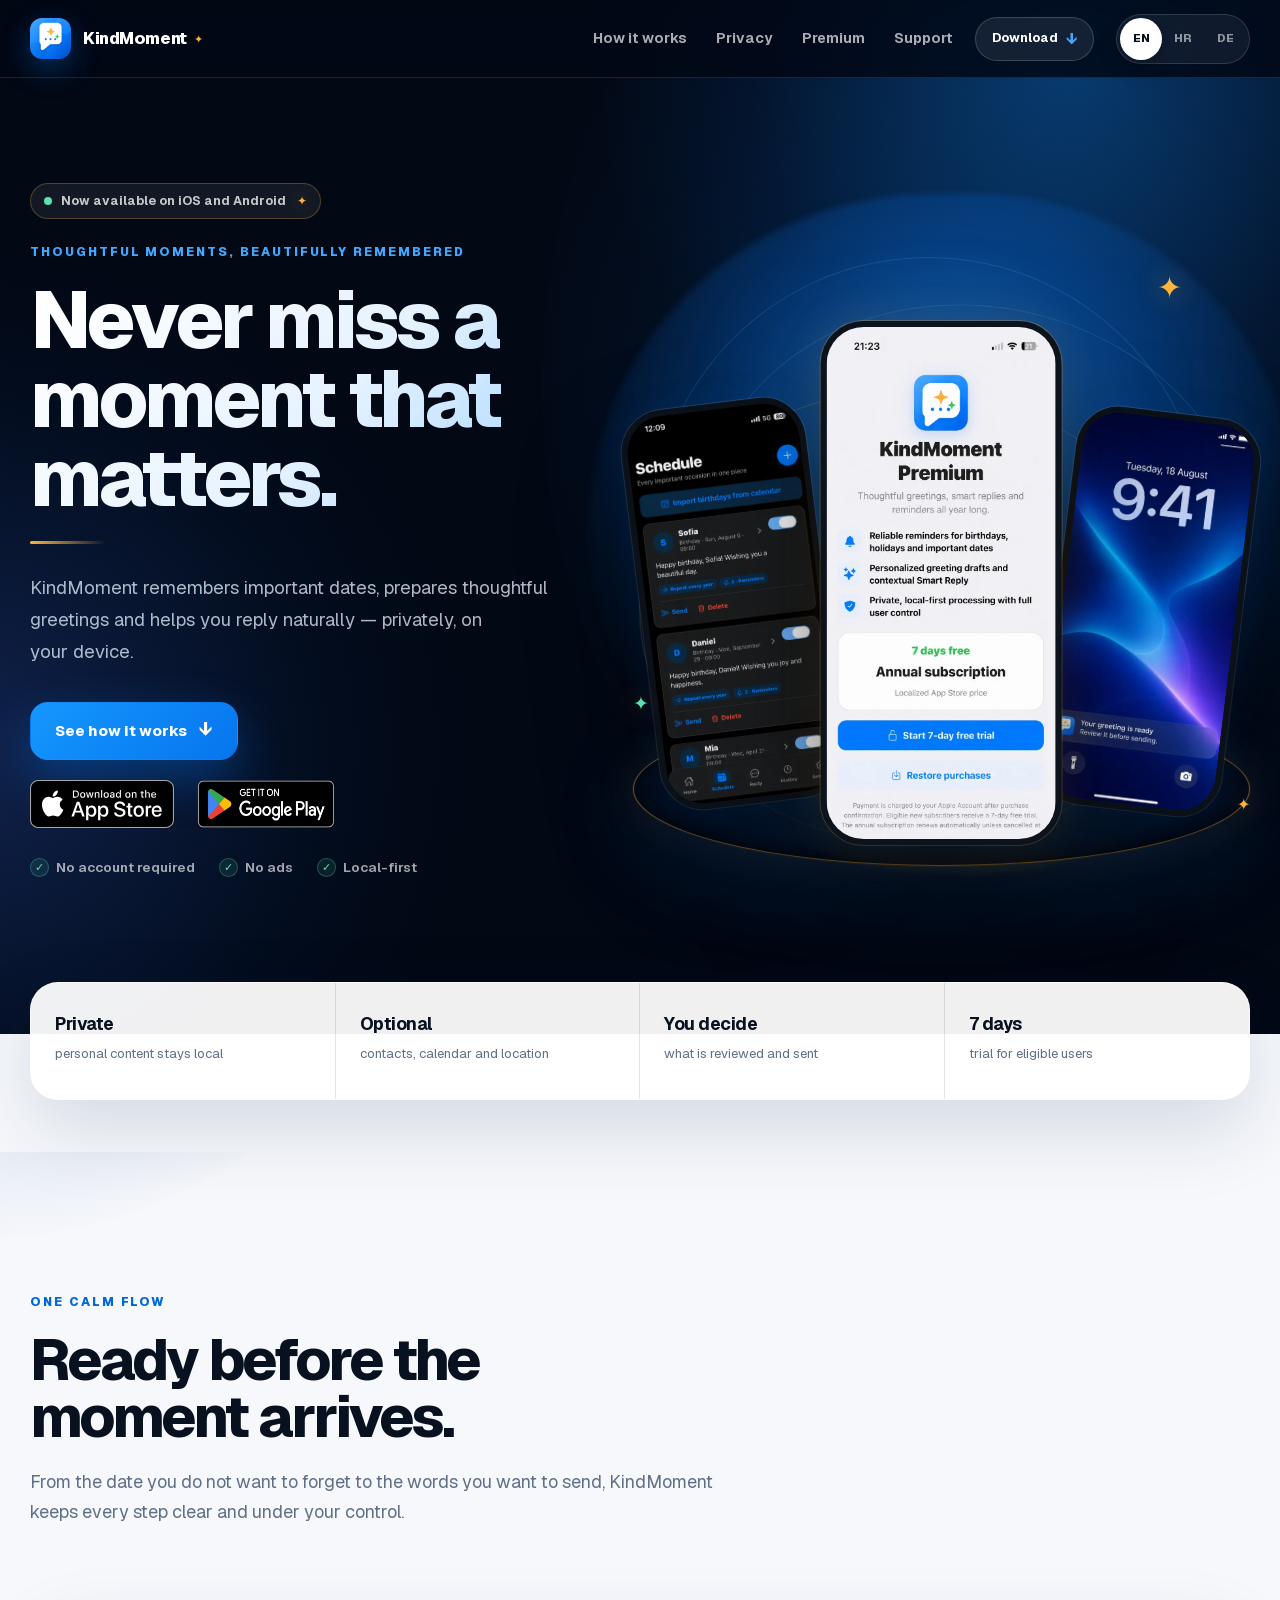
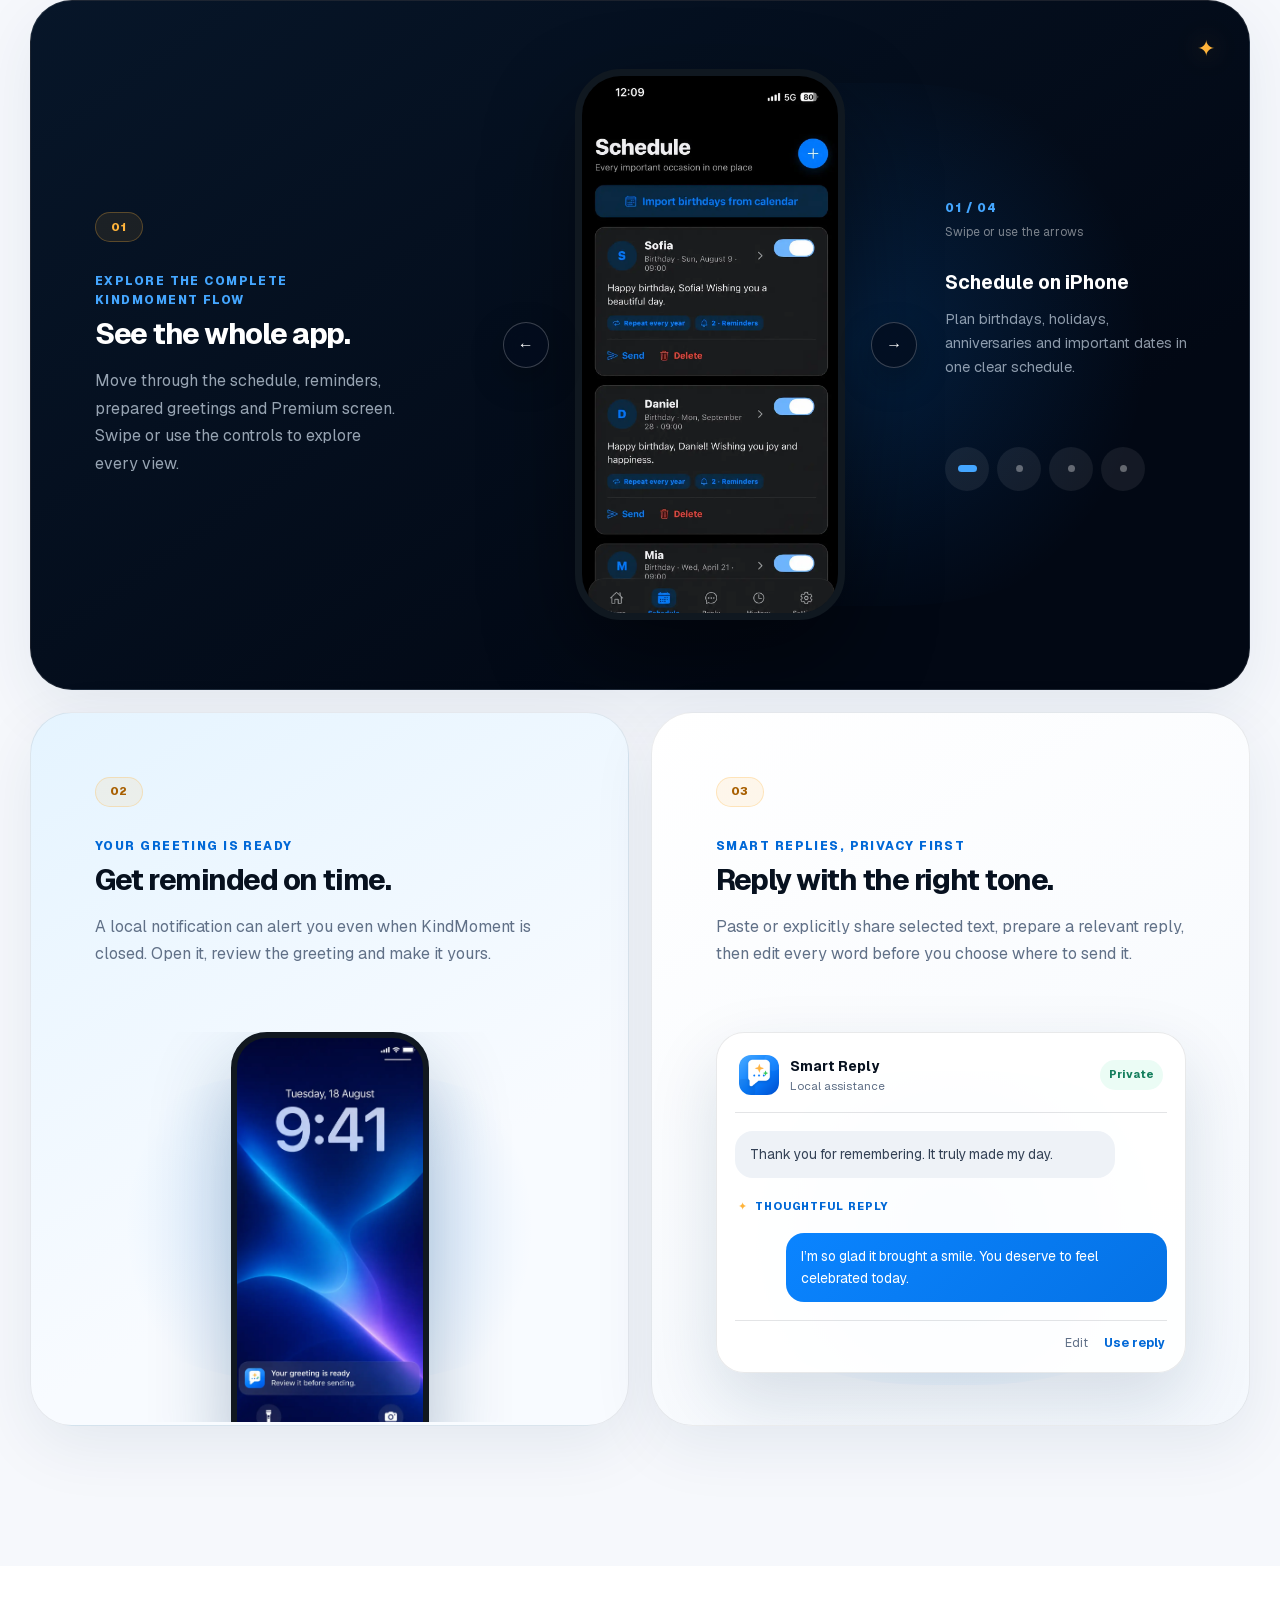
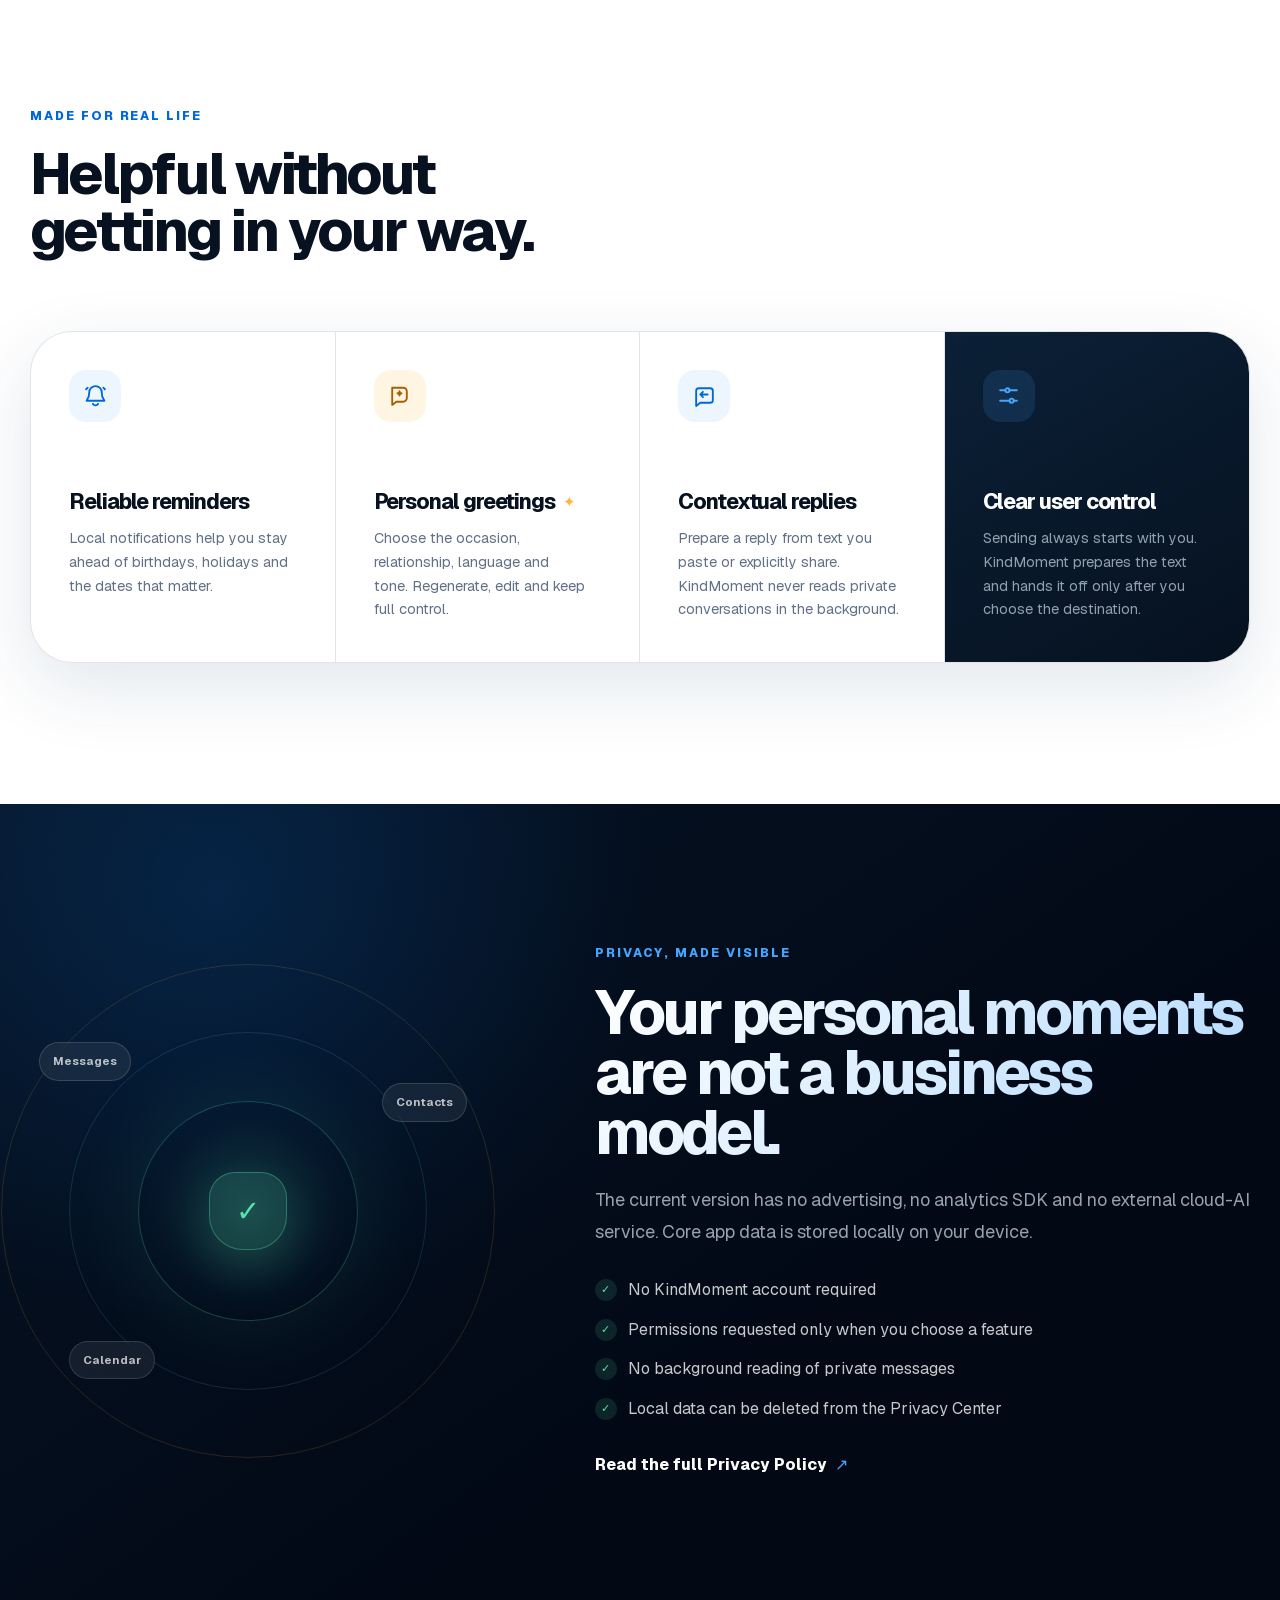
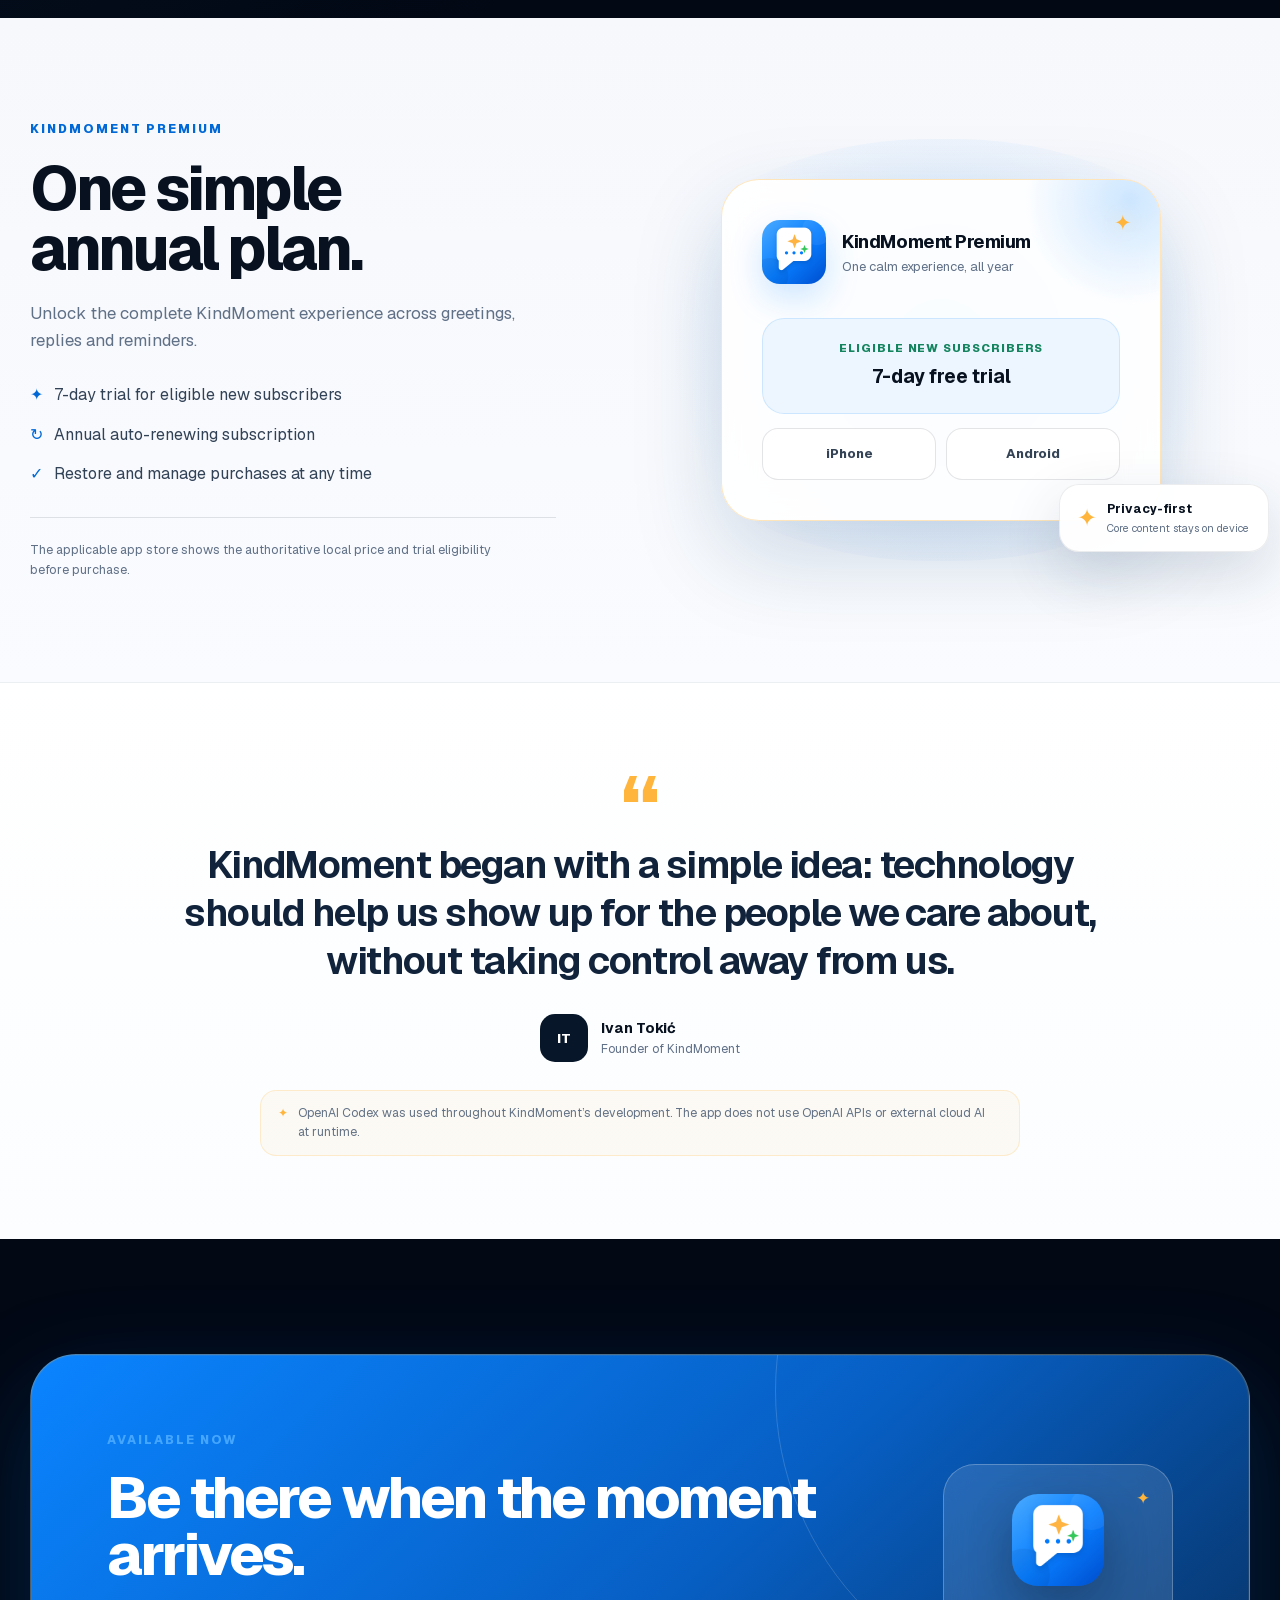
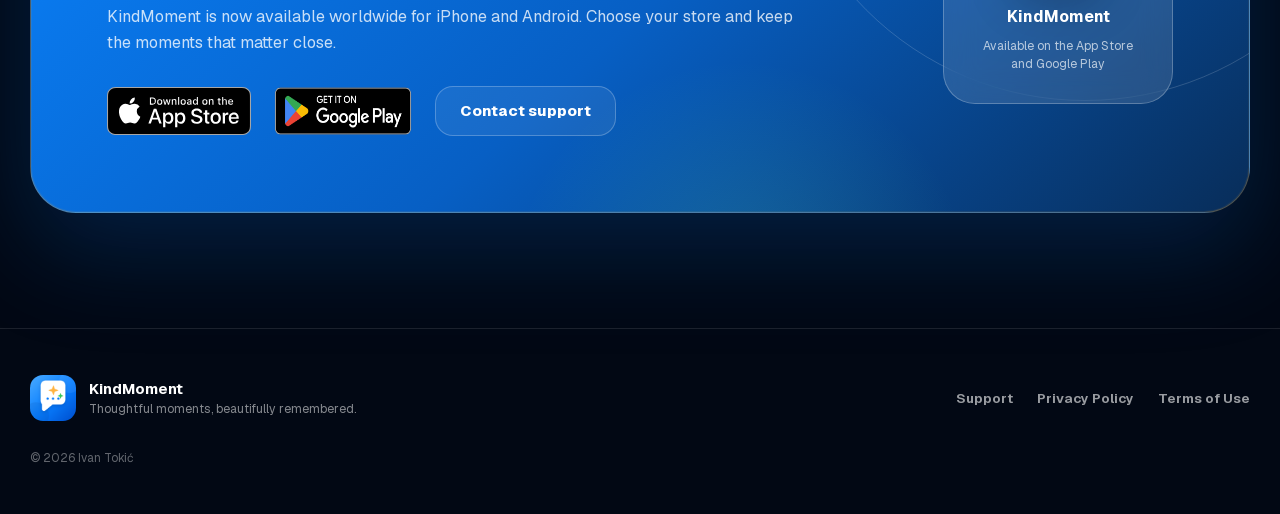
==== commit 13e6012e: "Showcase polish: index.html" ====
--- a/index.html
+++ b/index.html
@@ -5,9 +5,9 @@
 <meta http-equiv="Content-Security-Policy" content="default-src 'self'; script-src 'self' 'unsafe-inline'; style-src 'self' 'unsafe-inline'; img-src 'self' data:; font-src 'self' data:; connect-src 'self'; object-src 'none'; base-uri 'self'; form-action 'self'; upgrade-insecure-requests"/>
 <meta charSet="utf-8"/>
 <meta name="viewport" content="width=device-width, initial-scale=1"/>
-<link rel="preload" href="/assets/kindmoment-android-schedule-v2.webp" as="image" fetchPriority="high" media="(min-width: 821px)"/>
+<link rel="preload" href="/assets/kindmoment-premium-real.webp" as="image" fetchPriority="high" media="(min-width: 561px)"/>
 <link rel="preload" href="/assets/kindmoment-schedule-real.webp" as="image"/>
-<link rel="stylesheet" href="/assets/site-v2.css"/>
+<link rel="stylesheet" href="/assets/site-v2.css?v=showcase-7"/>
 <title>KindMoment — Never miss a moment that matters</title>
 <meta name="description" content="Remember important dates, prepare thoughtful greetings and create contextual replies with privacy-first assistance on your device."/>
 <meta name="application-name" content="KindMoment"/>
@@ -110,21 +110,15 @@
 <div class="spark spark-three" aria-hidden="true">✦</div>
 <div class="stage-platform" aria-hidden="true">
 </div>
-<figure class="phone phone-ios">
+<figure class="phone phone-schedule">
 <img class="real-app-screen" src="/assets/kindmoment-schedule-real.webp" width="851" height="1848" alt="KindMoment schedule on iPhone" loading="eager" decoding="async"/>
 </figure>
-<figure class="phone phone-android">
-<img class="real-app-screen" src="/assets/kindmoment-android-schedule-v2.webp" width="790" height="1515" alt="KindMoment schedule on Android" loading="eager" fetchPriority="high" decoding="async"/>
-</figure>
-<span class="platform-chip platform-chip-ios">iPhone</span>
-<span class="platform-chip platform-chip-android">Android</span>
-<div class="privacy-chip">
-<span class="privacy-chip-icon" aria-hidden="true">✓</span>
-<div>
-<strong>Privacy-first</strong>
-<span>Core content stays on device</span>
-</div>
-</div>
+<figure class="phone phone-premium">
+<img class="real-app-screen" src="/assets/kindmoment-premium-real.webp" width="720" height="1567" alt="KindMoment Premium annual plan" loading="eager" fetchPriority="high" decoding="async"/>
+</figure>
+<figure class="phone phone-reminder">
+<img class="real-app-screen" src="/assets/kindmoment-notification-real.webp" width="853" height="1844" alt="KindMoment greeting-ready reminder on an iPhone lock screen" loading="eager" decoding="async"/>
+</figure>
 </div>
 </section>
 <section class="proof-strip" aria-label="KindMoment highlights">
@@ -220,7 +214,7 @@
 </div>
 </div>
 </article>
-<article class="story-card story-card-2">
+<article class="story-card story-card-2" id="reminders">
 <div class="story-content">
 <span class="story-number">02</span>
 <p class="story-kicker">Your greeting is ready</p>
@@ -235,7 +229,7 @@
 </figure>
 </div>
 </article>
-<article class="story-card story-card-3">
+<article class="story-card story-card-3" id="smart-reply">
 <div class="story-content">
 <span class="story-number">03</span>
 <p class="story-kicker">Smart replies, privacy first</p>
@@ -403,6 +397,7 @@
 <span>Founder of KindMoment</span>
 </div>
 </div>
+<p class="development-note"><span aria-hidden="true">✦</span>OpenAI Codex was used throughout KindMoment’s development. The app does not use OpenAI APIs or external cloud AI at runtime.</p>
 </section>
 <section class="launch-section section-width" id="download">
 <div class="launch-copy">
--- a/assets/site-v2.css
+++ b/assets/site-v2.css
@@ -106,6 +106,8 @@
   margin-bottom: 22px;
   font-size: clamp(2.65rem, 4.8vw, 5rem);
   font-weight: 760;
+  overflow-wrap: normal;
+  word-break: normal;
 }
 
 h3 {
@@ -543,36 +545,66 @@
 
 .hero-stage {
   position: relative;
-  min-height: 680px;
+  min-height: 700px;
   isolation: isolate;
 }
 
 .stage-aura {
   position: absolute;
   z-index: -3;
-  inset: 6% -5% 0;
+  inset: 2% -7% 1%;
   border-radius: 52% 48% 46% 54%;
-  background: radial-gradient(circle at 50% 38%, rgba(52, 159, 255, 0.72), rgba(8, 92, 190, 0.4) 42%, rgba(3, 24, 52, 0.08) 72%, transparent 78%);
-  filter: blur(4px);
+  background:
+    radial-gradient(circle at 50% 39%, rgba(35, 147, 255, 0.78), rgba(8, 92, 190, 0.42) 40%, rgba(3, 24, 52, 0.08) 70%, transparent 77%),
+    radial-gradient(circle at 50% 84%, rgba(255, 180, 59, 0.12), transparent 38%);
+  filter: blur(3px);
 }
 
 .stage-platform {
   position: absolute;
   z-index: -1;
-  right: 1%;
-  bottom: 1%;
-  left: 3%;
-  height: 25%;
-  border: 1px solid rgba(98, 183, 255, 0.18);
+  right: 0;
+  bottom: 2%;
+  left: 0;
+  height: 22%;
+  border: 1px solid rgba(255, 180, 59, 0.48);
   border-radius: 50%;
-  background: radial-gradient(ellipse, rgba(10, 132, 255, 0.24), rgba(4, 29, 61, 0.62) 58%, rgba(2, 8, 20, 0.1) 72%);
-  box-shadow: 0 18px 80px rgba(10, 132, 255, 0.14);
+  background:
+    radial-gradient(ellipse at 50% 18%, rgba(255, 190, 76, 0.28), transparent 32%),
+    radial-gradient(ellipse, rgba(10, 132, 255, 0.3), rgba(4, 29, 61, 0.74) 58%, rgba(2, 8, 20, 0.18) 73%);
+  box-shadow:
+    0 0 0 1px rgba(255, 180, 59, 0.08),
+    0 22px 90px rgba(10, 132, 255, 0.2),
+    0 0 48px rgba(255, 180, 59, 0.1);
+}
+
+.stage-platform::before,
+.stage-platform::after {
+  position: absolute;
+  right: 8%;
+  left: 8%;
+  height: 1px;
+  border-radius: 999px;
+  background: linear-gradient(90deg, transparent, rgba(255, 197, 103, 0.86), transparent);
+  content: "";
+}
+
+.stage-platform::before {
+  top: 15%;
+  box-shadow: 0 0 18px rgba(255, 180, 59, 0.45);
+}
+
+.stage-platform::after {
+  top: 32%;
+  right: 17%;
+  left: 17%;
+  opacity: 0.42;
 }
 
 .orbit {
   position: absolute;
   z-index: -2;
-  border: 1px solid rgba(111, 192, 255, 0.16);
+  border: 1px solid rgba(111, 192, 255, 0.15);
   border-radius: 50%;
   pointer-events: none;
 }
@@ -589,6 +621,7 @@
 
 .orbit-three {
   inset: 30% 10% 5% 1%;
+  border-color: rgba(255, 180, 59, 0.18);
   transform: rotate(4deg);
 }
 
@@ -622,10 +655,13 @@
   position: absolute;
   overflow: hidden;
   margin: 0;
-  border: 7px solid #111820;
-  border-radius: 48px;
-  background: #111820;
-  box-shadow: var(--shadow-phone);
+  border: 6px solid #0b1119;
+  border-radius: 43px;
+  background: #0b1119;
+  box-shadow:
+    var(--shadow-phone),
+    0 0 0 1px rgba(255, 255, 255, 0.12),
+    0 0 34px rgba(10, 132, 255, 0.08);
   transform-origin: 50% 100%;
 }
 
@@ -635,111 +671,36 @@
   object-fit: cover;
 }
 
-.phone-ios {
+.phone-schedule {
   z-index: 2;
-  bottom: 8%;
-  left: 5%;
-  width: 41%;
+  bottom: 11%;
+  left: 5.25%;
+  width: 30%;
   aspect-ratio: 851 / 1848;
   transform: rotate(-7deg);
 }
 
-.phone-android {
-  z-index: 4;
-  right: 7%;
-  bottom: 3%;
-  width: 44%;
-  aspect-ratio: 790 / 1515;
-  border-color: #0c1826;
-  transform: rotate(5deg);
-}
-
-.platform-chip {
-  position: absolute;
-  z-index: 7;
-  display: inline-flex;
-  align-items: center;
-  gap: 7px;
-  padding: 8px 12px;
-  border: 1px solid rgba(255, 255, 255, 0.17);
-  border-radius: 999px;
-  background: rgba(5, 17, 35, 0.78);
-  color: rgba(255, 255, 255, 0.8);
-  font-size: 0.72rem;
-  font-weight: 730;
-  box-shadow: 0 12px 34px rgba(0, 0, 0, 0.24);
-  backdrop-filter: blur(12px);
-}
-
-.platform-chip::before {
-  width: 7px;
-  height: 7px;
-  border-radius: 50%;
-  background: var(--blue-bright);
-  content: "";
-}
-
-.platform-chip-ios::before {
-  background: var(--gold);
-  box-shadow: 0 0 12px rgba(255, 180, 59, 0.45);
-}
-
-.platform-chip-ios {
-  top: 17%;
-  left: 0;
-}
-
-.platform-chip-android {
-  top: 8%;
-  right: 3%;
-}
-
-.platform-chip-android::before {
-  background: var(--mint);
-}
-
-.privacy-chip {
-  position: absolute;
-  z-index: 9;
-  right: 12%;
-  bottom: 1%;
-  display: flex;
-  align-items: center;
-  gap: 12px;
-  min-width: 222px;
-  padding: 13px 15px;
-  border: 1px solid rgba(255, 255, 255, 0.17);
-  border-radius: 20px;
-  background: rgba(5, 17, 35, 0.82);
-  color: #fff;
-  box-shadow: 0 20px 48px rgba(0, 0, 0, 0.32);
-  backdrop-filter: blur(15px);
-}
-
-.privacy-chip-icon {
-  display: grid;
-  flex: 0 0 37px;
-  width: 37px;
-  height: 37px;
-  place-items: center;
-  border: 1px solid rgba(88, 227, 173, 0.28);
-  border-radius: 12px;
-  background: rgba(88, 227, 173, 0.13);
-  color: var(--mint);
-}
-
-.privacy-chip strong,
-.privacy-chip span {
-  display: block;
-}
-
-.privacy-chip strong {
-  font-size: 0.82rem;
-}
-
-.privacy-chip div > span {
-  color: rgba(255, 255, 255, 0.56);
-  font-size: 0.69rem;
+.phone-premium {
+  z-index: 5;
+  bottom: 5%;
+  left: 50%;
+  width: 39%;
+  aspect-ratio: 720 / 1567;
+  border-color: #0d131c;
+  transform: translateX(-50%);
+  box-shadow:
+    0 54px 120px rgba(0, 0, 0, 0.58),
+    0 0 0 1px rgba(255, 192, 86, 0.28),
+    0 0 44px rgba(255, 180, 59, 0.13);
+}
+
+.phone-reminder {
+  z-index: 3;
+  right: 5.25%;
+  bottom: 10%;
+  width: 30%;
+  aspect-ratio: 853 / 1844;
+  transform: rotate(7deg);
 }
 
 .proof-strip {
@@ -787,13 +748,25 @@
   line-height: 1.45;
 }
 
-.story {
+.story.section-width {
+  width: 100%;
+  max-width: none;
+  padding-inline: max(24px, calc((100% - 1220px) / 2));
   background: var(--page);
 }
 
 .section-heading {
-  max-width: 850px;
+  width: 100%;
+  max-width: min(850px, 100%);
+  min-width: 0;
   margin-bottom: clamp(42px, 6vw, 72px);
+}
+
+.section-heading h2 {
+  max-width: 100%;
+  font-size: clamp(2.6rem, 4.55vw, 4.65rem);
+  overflow: visible;
+  text-wrap: balance;
 }
 
 .section-heading > p:last-child {
@@ -1077,39 +1050,47 @@
 }
 
 .story-card-2 {
+  grid-template-rows: auto minmax(0, 1fr);
   background: linear-gradient(150deg, #e5f4ff, #f8fbff 66%);
 }
 
 .story-card-2 .story-visual {
   display: grid;
-  min-height: 420px;
+  overflow: hidden;
+  min-height: 390px;
+  height: 390px;
   place-items: end center;
-  padding-bottom: 0;
+  padding: 0 24px;
 }
 
 .story-phone {
   position: relative;
   z-index: 2;
   overflow: hidden;
-  width: min(285px, 72%);
-  margin: 0 auto -20%;
-  border: 7px solid #111820;
-  border-radius: 44px;
+  width: min(198px, 58%);
+  aspect-ratio: 853 / 1844;
+  margin: 0 auto -38px;
+  border: 6px solid #111820;
+  border-radius: 36px;
   background: #111820;
   box-shadow: 0 35px 80px rgba(12, 55, 100, 0.3);
 }
 
 .story-phone img {
   width: 100%;
+  height: 100%;
+  object-fit: cover;
+  object-position: top center;
 }
 
 .story-card-3 {
+  grid-template-rows: auto minmax(0, 1fr);
   background: linear-gradient(150deg, #ffffff, #f4f8fd);
 }
 
 .story-card-3 .story-visual {
   display: grid;
-  align-items: end;
+  place-items: center;
   padding-top: 0;
 }
 
@@ -1465,12 +1446,15 @@
   color: var(--blue-bright);
 }
 
-.premium-section {
+.premium-section.section-width {
   display: grid;
   grid-template-columns: minmax(0, 0.92fr) minmax(430px, 1.08fr);
   align-items: center;
-  gap: clamp(48px, 8vw, 116px);
-  background: var(--page);
+  width: 100%;
+  max-width: none;
+  gap: clamp(42px, 6vw, 92px);
+  padding: clamp(74px, 8vw, 112px) max(24px, calc((100% - 1220px) / 2));
+  background: linear-gradient(180deg, #f6f8fc 0%, #f9fbfe 100%);
 }
 
 .premium-copy > p:not(.eyebrow):not(.premium-note) {
@@ -1506,7 +1490,7 @@
 .premium-visual {
   position: relative;
   display: grid;
-  min-height: 560px;
+  min-height: 440px;
   place-items: center;
 }
 
@@ -1520,9 +1504,9 @@
 .premium-card {
   position: relative;
   z-index: 2;
-  width: min(470px, 100%);
+  width: min(440px, 100%);
   overflow: hidden;
-  padding: clamp(30px, 5vw, 48px);
+  padding: clamp(28px, 4vw, 40px);
   border: 1px solid rgba(255, 180, 59, 0.34);
   border-radius: 38px;
   background: rgba(255, 255, 255, 0.9);
@@ -1632,7 +1616,7 @@
   position: absolute;
   z-index: 3;
   right: -3%;
-  bottom: 9%;
+  bottom: 4%;
   display: grid;
   grid-template-columns: auto 1fr;
   gap: 0 10px;
@@ -1664,11 +1648,14 @@
   font-size: 0.67rem;
 }
 
-.founder-section {
-  display: grid;
+.founder-section.section-width {
+  display: grid;
+  width: 100%;
+  max-width: none;
   justify-items: center;
-  padding-block: clamp(76px, 9vw, 126px);
-  background: #fff;
+  padding: clamp(60px, 6.5vw, 92px) max(24px, calc((100% - 1220px) / 2));
+  border-top: 1px solid rgba(7, 17, 31, 0.06);
+  background: linear-gradient(180deg, #fff 0%, #fbfdff 100%);
   text-align: center;
 }
 
@@ -1682,7 +1669,7 @@
 
 .founder-section blockquote {
   max-width: 930px;
-  margin: 22px 0 36px;
+  margin: 14px 0 30px;
   color: #10233b;
   font-size: clamp(1.7rem, 3vw, 3rem);
   font-weight: 650;
@@ -1721,6 +1708,27 @@
 .founder-person span {
   color: var(--muted);
   font-size: 0.76rem;
+}
+
+.development-note {
+  display: flex;
+  align-items: flex-start;
+  gap: 10px;
+  max-width: 760px;
+  margin: 28px 0 0;
+  padding: 13px 17px;
+  border: 1px solid rgba(255, 180, 59, 0.22);
+  border-radius: 16px;
+  background: rgba(255, 180, 59, 0.055);
+  color: #637286;
+  font-size: 0.76rem;
+  line-height: 1.55;
+  text-align: left;
+}
+
+.development-note span {
+  flex: 0 0 auto;
+  color: var(--gold);
 }
 
 .launch-section {
@@ -1935,6 +1943,15 @@
     margin: 30px auto 0;
   }
 
+  .phone-schedule,
+  .phone-reminder {
+    width: 28%;
+  }
+
+  .phone-premium {
+    width: 34%;
+  }
+
   .story-card-1 {
     grid-template-columns: 1fr;
   }
@@ -1959,7 +1976,7 @@
     border-bottom: 1px solid var(--line);
   }
 
-  .premium-section {
+  .premium-section.section-width {
     grid-template-columns: 1fr;
   }
 
@@ -1971,6 +1988,13 @@
 @media (max-width: 820px) {
   .section-width {
     width: min(100% - 32px, 1220px);
+  }
+
+  .story.section-width,
+  .premium-section.section-width,
+  .founder-section.section-width {
+    width: 100%;
+    padding-inline: 16px;
   }
 
   .topbar {
@@ -1999,7 +2023,7 @@
   }
 
   .hero-stage {
-    min-height: 560px;
+    min-height: 600px;
   }
 
   .proof-grid {
@@ -2049,7 +2073,7 @@
 
   .story-card-2,
   .story-card-3 {
-    min-height: 670px;
+    min-height: 640px;
   }
 
   .privacy-layout {
@@ -2149,35 +2173,32 @@
   }
 
   .hero-stage {
-    min-height: 450px;
+    min-height: clamp(390px, 100vw, 540px);
     margin-top: 20px;
   }
 
   .phone {
-    border-width: 5px;
-    border-radius: 34px;
-  }
-
-  .phone-ios {
-    left: 1%;
-    width: 49%;
-  }
-
-  .phone-android {
-    right: 1%;
-    width: 52%;
-  }
-
-  .platform-chip {
-    display: none;
-  }
-
-  .privacy-chip {
-    right: 5%;
-    bottom: -1%;
-    min-width: 195px;
-    transform: scale(0.9);
-    transform-origin: right bottom;
+    border-width: 4px;
+    border-radius: 28px;
+  }
+
+  .phone-schedule {
+    left: 4%;
+    bottom: 11%;
+    width: 32%;
+    transform: rotate(-6deg);
+  }
+
+  .phone-premium {
+    bottom: 4%;
+    width: 39%;
+  }
+
+  .phone-reminder {
+    right: 4%;
+    bottom: 10%;
+    width: 32%;
+    transform: rotate(6deg);
   }
 
   .proof-grid {
@@ -2215,6 +2236,18 @@
   .story-card-2,
   .story-card-3 {
     min-height: 610px;
+  }
+
+  .story-card-2 .story-visual {
+    min-height: 340px;
+    height: 340px;
+  }
+
+  .story-phone {
+    width: min(172px, 58%);
+    margin-bottom: -34px;
+    border-width: 5px;
+    border-radius: 31px;
   }
 
   .feature-grid {
@@ -2254,7 +2287,7 @@
   }
 
   .premium-visual {
-    min-height: 510px;
+    min-height: 430px;
   }
 
   .premium-card {
@@ -2295,6 +2328,40 @@
   .download-card img {
     grid-row: auto;
     margin: 0 0 10px;
+  }
+}
+
+@media (min-width: 1101px) and (max-height: 820px) {
+  .hero {
+    min-height: 668px;
+    padding-block: 36px 72px;
+  }
+
+  .hero h1 {
+    margin-bottom: 18px;
+    font-size: clamp(4rem, 6vw, 4.6rem);
+  }
+
+  .hero h1::after {
+    margin-top: 16px;
+  }
+
+  .hero-lead {
+    font-size: 1rem;
+    line-height: 1.58;
+  }
+
+  .hero-actions {
+    gap: 14px;
+    margin-top: 22px;
+  }
+
+  .hero-trust {
+    margin-top: 18px;
+  }
+
+  .hero-stage {
+    min-height: 560px;
   }
 }
 
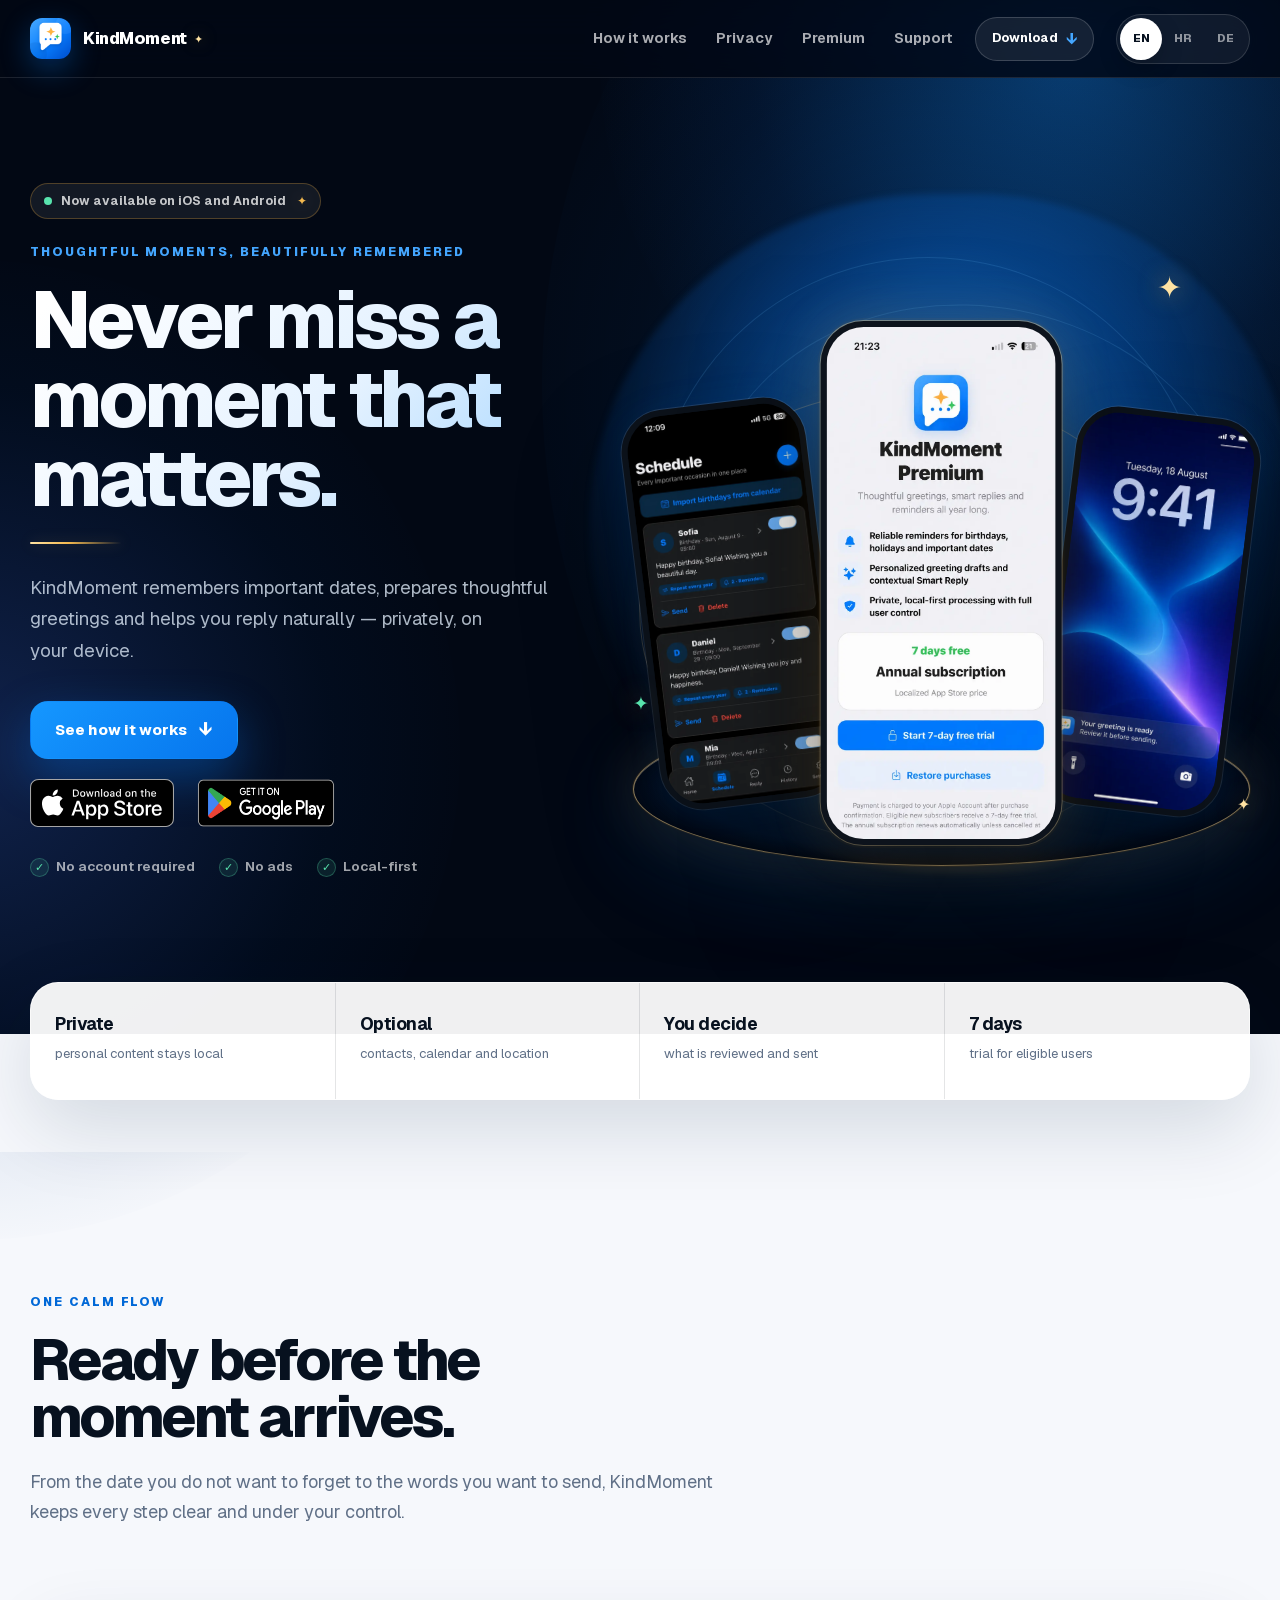
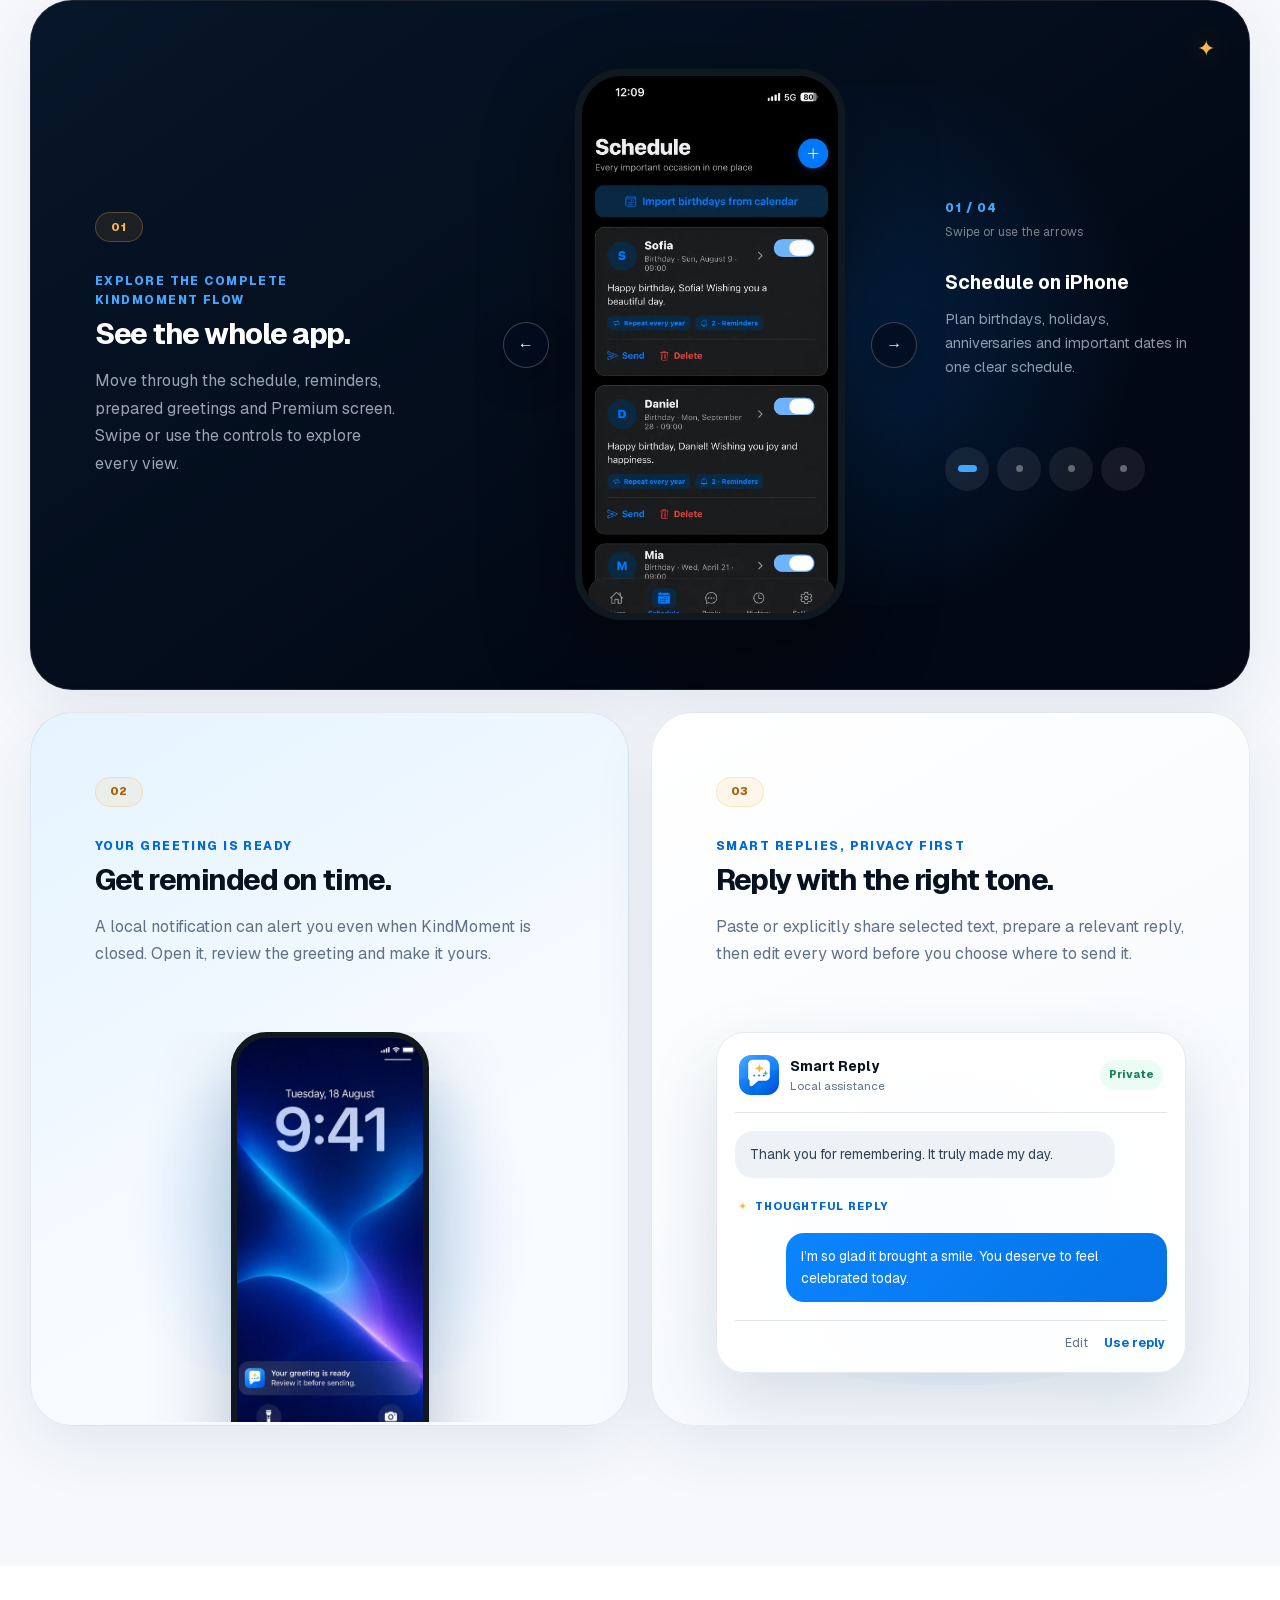
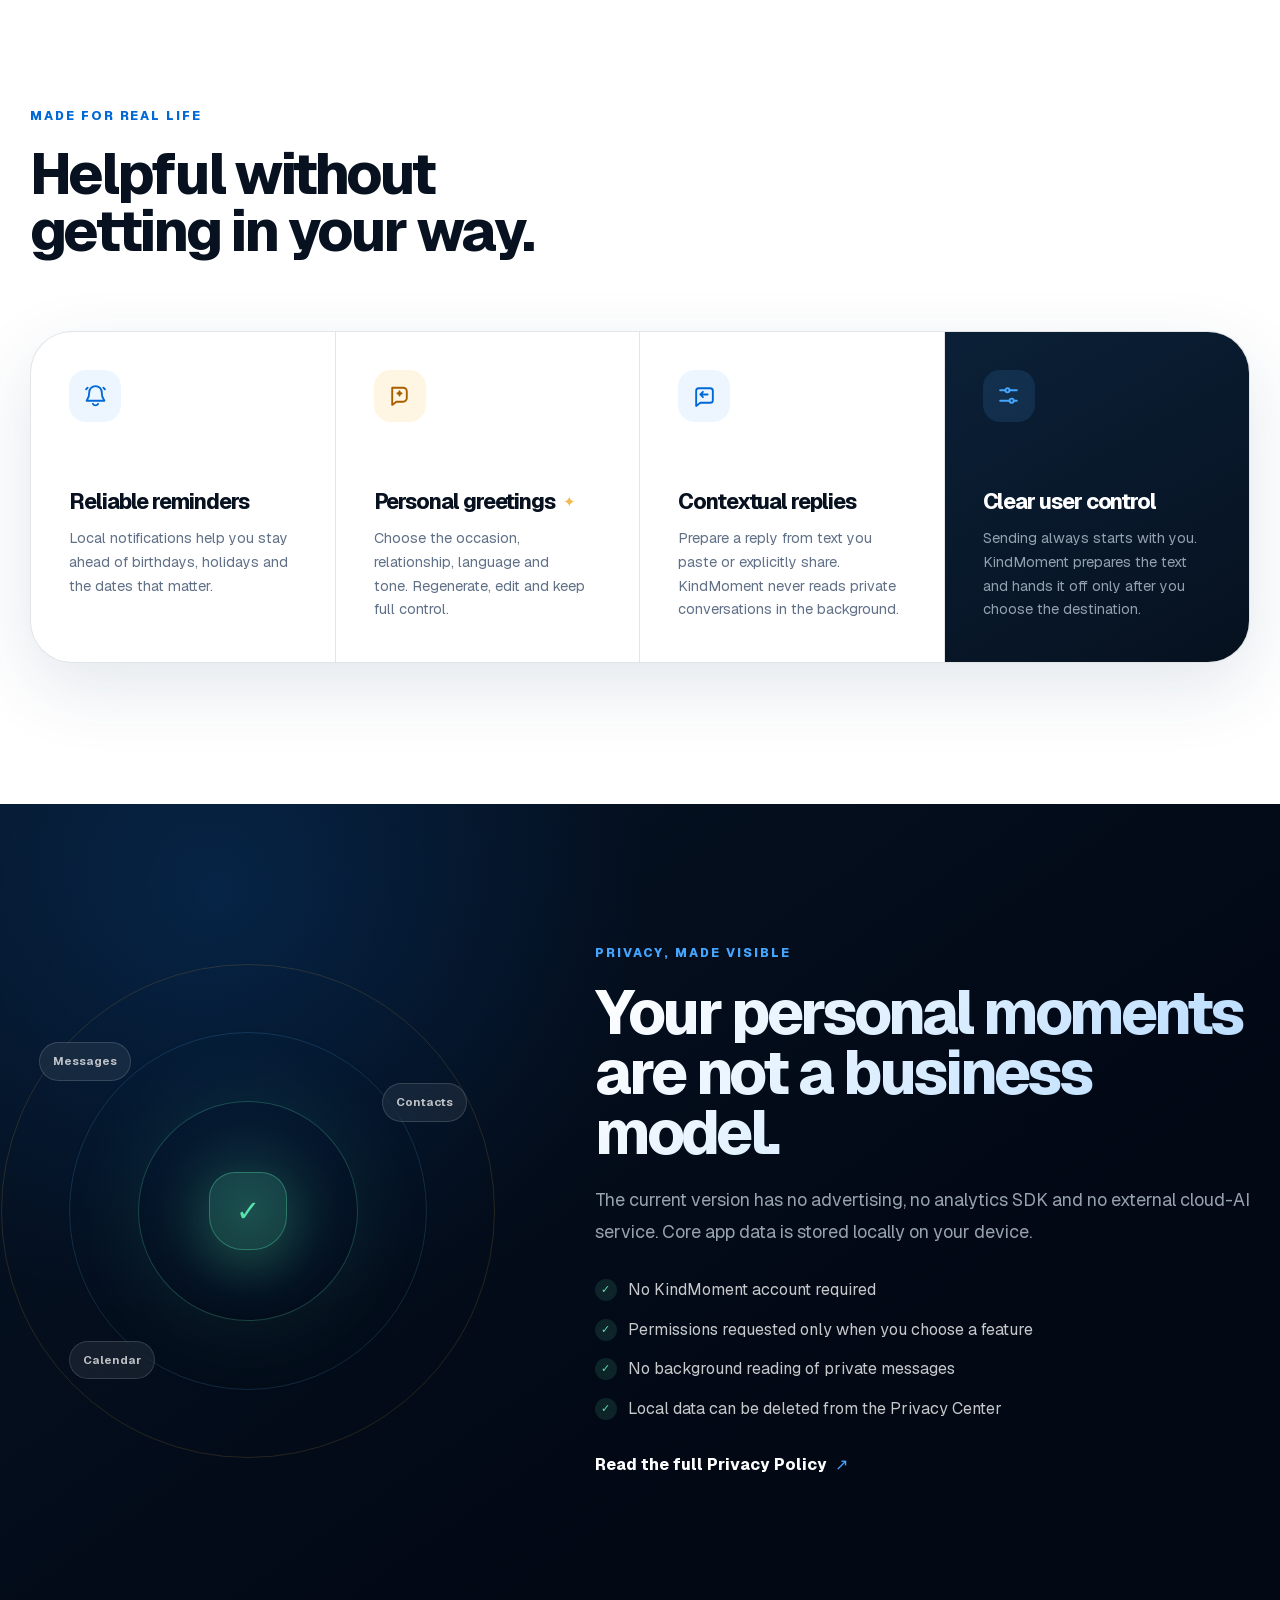
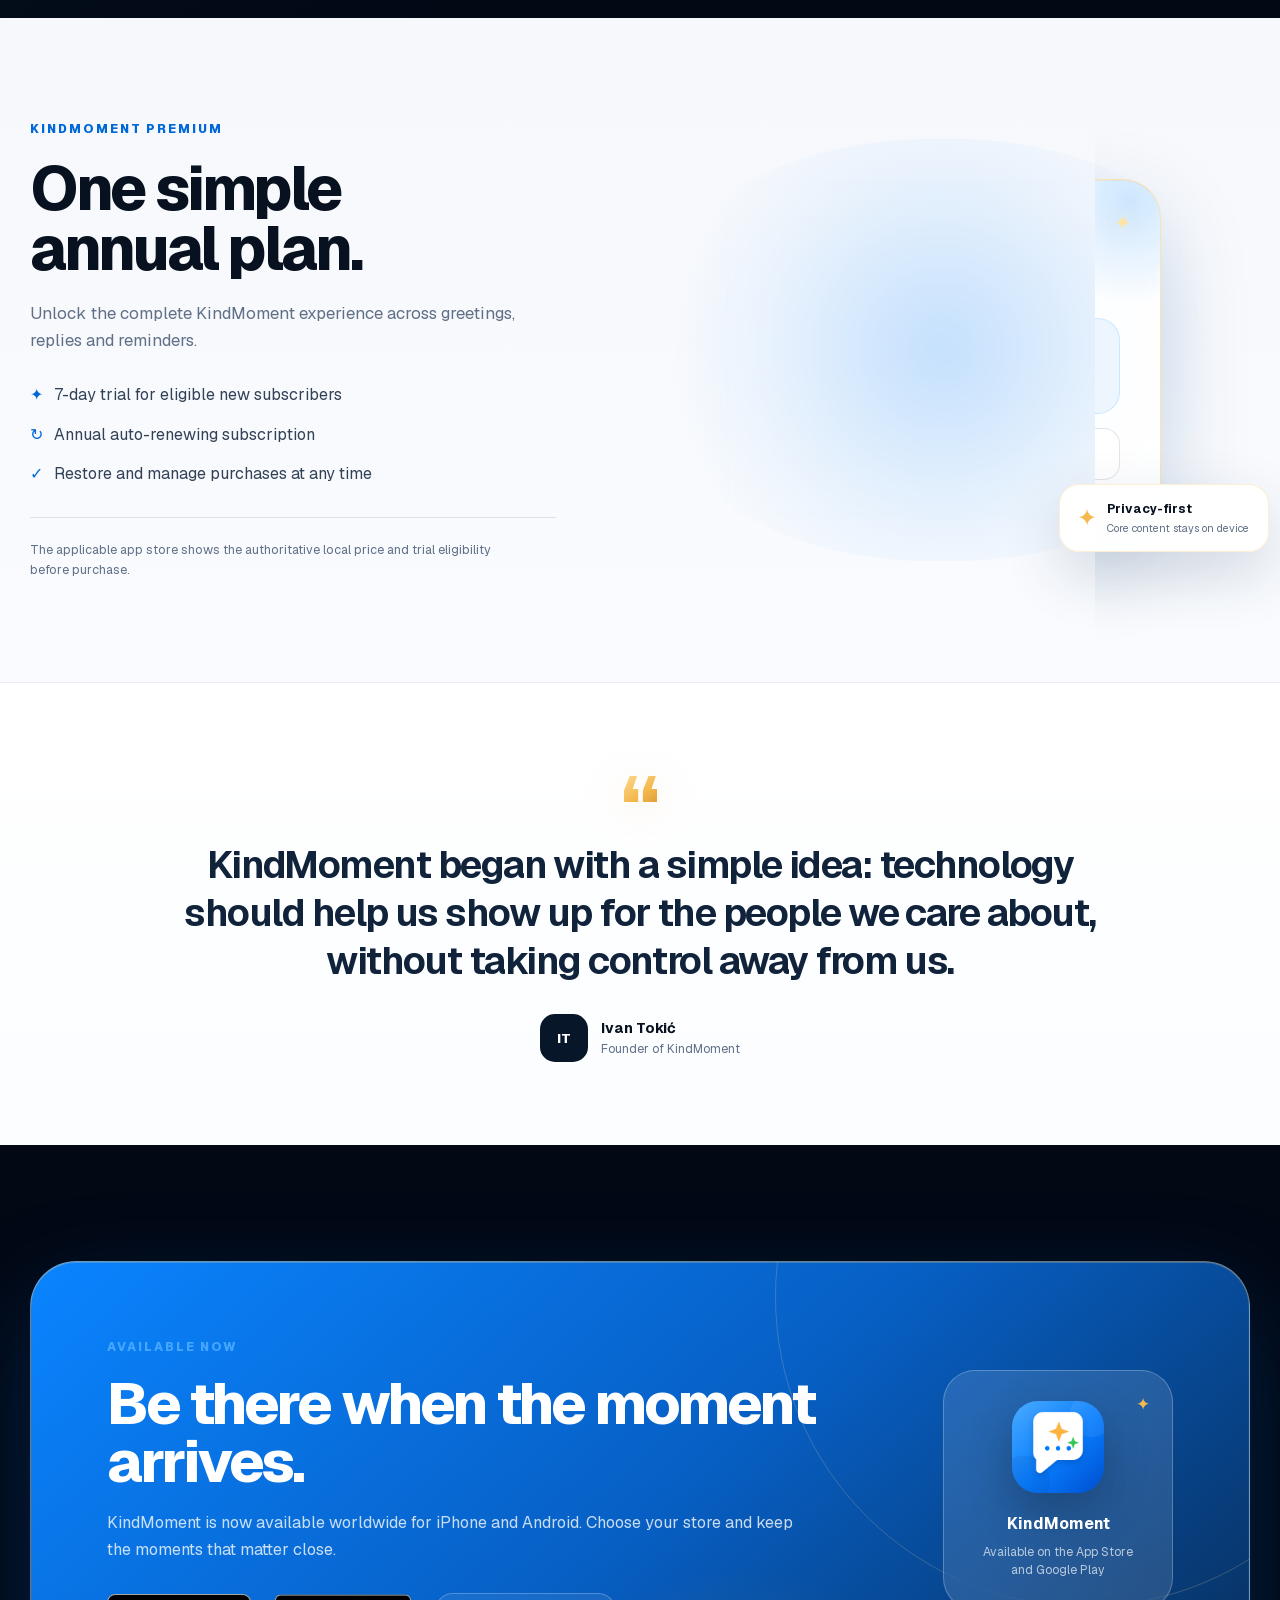
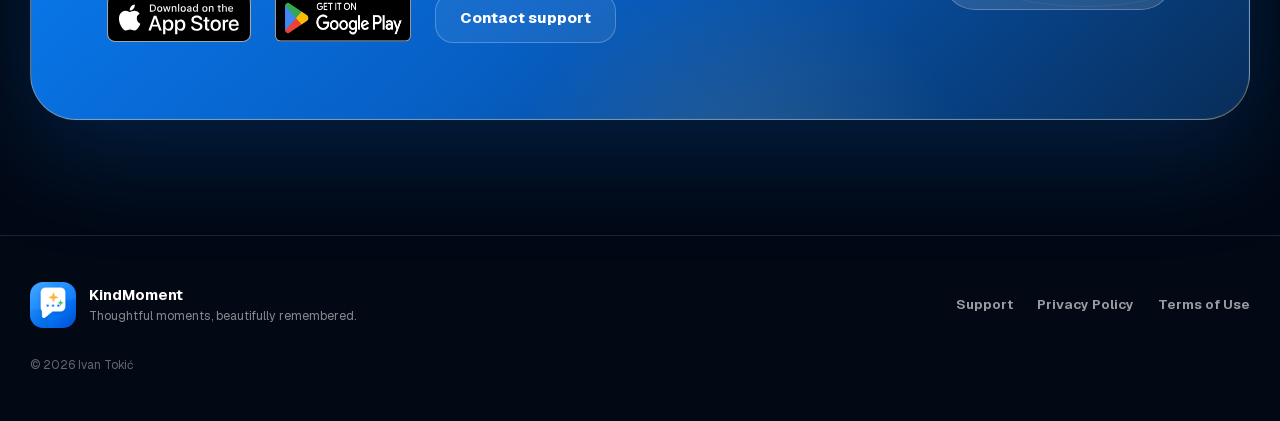
==== commit 2f12e3c0: "Remove Codex note and refine gold: index.html" ====
--- a/index.html
+++ b/index.html
@@ -7,7 +7,7 @@
 <meta name="viewport" content="width=device-width, initial-scale=1"/>
 <link rel="preload" href="/assets/kindmoment-premium-real.webp" as="image" fetchPriority="high" media="(min-width: 561px)"/>
 <link rel="preload" href="/assets/kindmoment-schedule-real.webp" as="image"/>
-<link rel="stylesheet" href="/assets/site-v2.css?v=showcase-7"/>
+<link rel="stylesheet" href="/assets/site-v2.css?v=showcase-8"/>
 <title>KindMoment — Never miss a moment that matters</title>
 <meta name="description" content="Remember important dates, prepare thoughtful greetings and create contextual replies with privacy-first assistance on your device."/>
 <meta name="application-name" content="KindMoment"/>
@@ -397,7 +397,6 @@
 <span>Founder of KindMoment</span>
 </div>
 </div>
-<p class="development-note"><span aria-hidden="true">✦</span>OpenAI Codex was used throughout KindMoment’s development. The app does not use OpenAI APIs or external cloud AI at runtime.</p>
 </section>
 <section class="launch-section section-width" id="download">
 <div class="launch-copy">
--- a/assets/site-v2.css
+++ b/assets/site-v2.css
@@ -31,7 +31,9 @@
   --blue: #0a84ff;
   --blue-bright: #44a6ff;
   --blue-deep: #0068d7;
-  --gold: #ffb43b;
+  --gold: #f4b94f;
+  --gold-bright: #ffe3a3;
+  --gold-deep: #c97b16;
   --mint: #58e3ad;
   --shadow-soft: 0 24px 72px rgba(20, 55, 96, 0.12);
   --shadow-card: 0 28px 80px rgba(10, 32, 62, 0.14);
@@ -228,9 +230,10 @@
 
 .brand > span::after {
   margin-left: 7px;
-  color: var(--gold);
+  color: var(--gold-bright);
   content: "✦";
   font-size: 0.68rem;
+  filter: drop-shadow(0 0 8px rgba(244, 185, 79, 0.5));
   vertical-align: 0.12em;
 }
 
@@ -420,11 +423,12 @@
 
 .hero h1::after {
   display: block;
-  width: 76px;
-  height: 3px;
+  width: 92px;
+  height: 2px;
   margin-top: 24px;
   border-radius: 999px;
-  background: linear-gradient(90deg, var(--gold), rgba(255, 180, 59, 0));
+  background: linear-gradient(90deg, var(--gold-bright), var(--gold) 42%, rgba(244, 185, 79, 0));
+  box-shadow: 0 0 14px rgba(244, 185, 79, 0.28);
   content: "";
 }
 
@@ -556,7 +560,7 @@
   border-radius: 52% 48% 46% 54%;
   background:
     radial-gradient(circle at 50% 39%, rgba(35, 147, 255, 0.78), rgba(8, 92, 190, 0.42) 40%, rgba(3, 24, 52, 0.08) 70%, transparent 77%),
-    radial-gradient(circle at 50% 84%, rgba(255, 180, 59, 0.12), transparent 38%);
+    radial-gradient(ellipse at 50% 85%, rgba(244, 185, 79, 0.18), transparent 40%);
   filter: blur(3px);
 }
 
@@ -567,15 +571,17 @@
   bottom: 2%;
   left: 0;
   height: 22%;
-  border: 1px solid rgba(255, 180, 59, 0.48);
+  border: 1px solid rgba(255, 220, 149, 0.62);
   border-radius: 50%;
   background:
-    radial-gradient(ellipse at 50% 18%, rgba(255, 190, 76, 0.28), transparent 32%),
+    radial-gradient(ellipse at 50% 8%, rgba(255, 230, 174, 0.34), transparent 18%),
+    radial-gradient(ellipse at 50% 24%, rgba(244, 185, 79, 0.24), transparent 38%),
     radial-gradient(ellipse, rgba(10, 132, 255, 0.3), rgba(4, 29, 61, 0.74) 58%, rgba(2, 8, 20, 0.18) 73%);
   box-shadow:
-    0 0 0 1px rgba(255, 180, 59, 0.08),
+    inset 0 1px 0 rgba(255, 239, 204, 0.42),
+    0 0 0 1px rgba(201, 123, 22, 0.12),
     0 22px 90px rgba(10, 132, 255, 0.2),
-    0 0 48px rgba(255, 180, 59, 0.1);
+    0 0 58px rgba(244, 185, 79, 0.16);
 }
 
 .stage-platform::before,
@@ -583,22 +589,23 @@
   position: absolute;
   right: 8%;
   left: 8%;
-  height: 1px;
+  height: 2px;
   border-radius: 999px;
-  background: linear-gradient(90deg, transparent, rgba(255, 197, 103, 0.86), transparent);
+  background: linear-gradient(90deg, transparent 2%, var(--gold-deep) 22%, var(--gold-bright) 50%, var(--gold) 76%, transparent 98%);
   content: "";
 }
 
 .stage-platform::before {
   top: 15%;
-  box-shadow: 0 0 18px rgba(255, 180, 59, 0.45);
+  box-shadow: 0 0 20px rgba(244, 185, 79, 0.52);
 }
 
 .stage-platform::after {
   top: 32%;
   right: 17%;
   left: 17%;
-  opacity: 0.42;
+  height: 1px;
+  opacity: 0.48;
 }
 
 .orbit {
@@ -621,15 +628,16 @@
 
 .orbit-three {
   inset: 30% 10% 5% 1%;
-  border-color: rgba(255, 180, 59, 0.18);
+  border-color: rgba(255, 218, 143, 0.24);
+  box-shadow: 0 0 24px rgba(244, 185, 79, 0.05);
   transform: rotate(4deg);
 }
 
 .spark {
   position: absolute;
   z-index: 8;
-  color: var(--gold);
-  filter: drop-shadow(0 0 12px rgba(255, 180, 59, 0.5));
+  color: var(--gold-bright);
+  filter: drop-shadow(0 0 12px rgba(244, 185, 79, 0.58));
 }
 
 .spark-one {
@@ -690,8 +698,9 @@
   transform: translateX(-50%);
   box-shadow:
     0 54px 120px rgba(0, 0, 0, 0.58),
-    0 0 0 1px rgba(255, 192, 86, 0.28),
-    0 0 44px rgba(255, 180, 59, 0.13);
+    0 0 0 1px rgba(255, 226, 165, 0.42),
+    0 0 0 3px rgba(201, 123, 22, 0.055),
+    0 0 52px rgba(244, 185, 79, 0.17);
 }
 
 .phone-reminder {
@@ -1507,10 +1516,12 @@
   width: min(440px, 100%);
   overflow: hidden;
   padding: clamp(28px, 4vw, 40px);
-  border: 1px solid rgba(255, 180, 59, 0.34);
+  border: 1px solid rgba(244, 185, 79, 0.42);
   border-radius: 38px;
   background: rgba(255, 255, 255, 0.9);
-  box-shadow: 0 34px 90px rgba(13, 63, 116, 0.18);
+  box-shadow:
+    0 34px 90px rgba(13, 63, 116, 0.18),
+    inset 0 1px 0 rgba(255, 227, 163, 0.32);
   backdrop-filter: blur(16px);
 }
 
@@ -1529,10 +1540,10 @@
   position: absolute;
   top: 26px;
   right: 28px;
-  color: var(--gold);
+  color: var(--gold-bright);
   content: "✦";
   font-size: 1.3rem;
-  filter: drop-shadow(0 0 10px rgba(255, 180, 59, 0.4));
+  filter: drop-shadow(0 0 11px rgba(244, 185, 79, 0.48));
 }
 
 .premium-card-header {
@@ -1622,7 +1633,7 @@
   gap: 0 10px;
   min-width: 210px;
   padding: 14px 17px;
-  border: 1px solid rgba(7, 17, 31, 0.08);
+  border: 1px solid rgba(244, 185, 79, 0.24);
   border-radius: 20px;
   background: rgba(255, 255, 255, 0.96);
   box-shadow: 0 22px 58px rgba(16, 47, 84, 0.16);
@@ -1661,7 +1672,11 @@
 
 .founder-mark {
   height: 60px;
-  color: var(--gold);
+  color: transparent;
+  background: linear-gradient(145deg, var(--gold-bright), var(--gold) 48%, var(--gold-deep));
+  background-clip: text;
+  -webkit-background-clip: text;
+  filter: drop-shadow(0 7px 18px rgba(244, 185, 79, 0.2));
   font-size: 5rem;
   font-weight: 800;
   line-height: 1;
@@ -1710,27 +1725,6 @@
   font-size: 0.76rem;
 }
 
-.development-note {
-  display: flex;
-  align-items: flex-start;
-  gap: 10px;
-  max-width: 760px;
-  margin: 28px 0 0;
-  padding: 13px 17px;
-  border: 1px solid rgba(255, 180, 59, 0.22);
-  border-radius: 16px;
-  background: rgba(255, 180, 59, 0.055);
-  color: #637286;
-  font-size: 0.76rem;
-  line-height: 1.55;
-  text-align: left;
-}
-
-.development-note span {
-  flex: 0 0 auto;
-  color: var(--gold);
-}
-
 .launch-section {
   position: relative;
   display: grid;
@@ -1740,11 +1734,14 @@
   overflow: hidden;
   margin-block: clamp(76px, 9vw, 126px);
   padding: clamp(38px, 6vw, 76px);
-  border: 1px solid rgba(255, 180, 59, 0.28);
+  border: 1px solid rgba(255, 220, 149, 0.38);
   border-radius: 46px;
   background: linear-gradient(138deg, #0a84ff, #075fc4 52%, #082d59 100%);
   color: #fff;
-  box-shadow: 0 36px 100px rgba(6, 93, 187, 0.28), inset 0 0 0 1px rgba(255, 180, 59, 0.08);
+  box-shadow:
+    0 36px 100px rgba(6, 93, 187, 0.28),
+    inset 0 1px 0 rgba(255, 235, 190, 0.18),
+    inset 0 0 0 1px rgba(201, 123, 22, 0.08);
 }
 
 .launch-section::before {
@@ -1753,7 +1750,7 @@
   right: -12%;
   width: 620px;
   height: 620px;
-  border: 1px solid rgba(255, 255, 255, 0.16);
+  border: 1px solid rgba(255, 222, 155, 0.2);
   border-radius: 50%;
   content: "";
 }
@@ -1765,7 +1762,7 @@
   width: 480px;
   height: 480px;
   border-radius: 50%;
-  background: radial-gradient(circle, rgba(88, 227, 173, 0.19), transparent 68%);
+  background: radial-gradient(circle, rgba(244, 185, 79, 0.14), transparent 68%);
   content: "";
 }
 
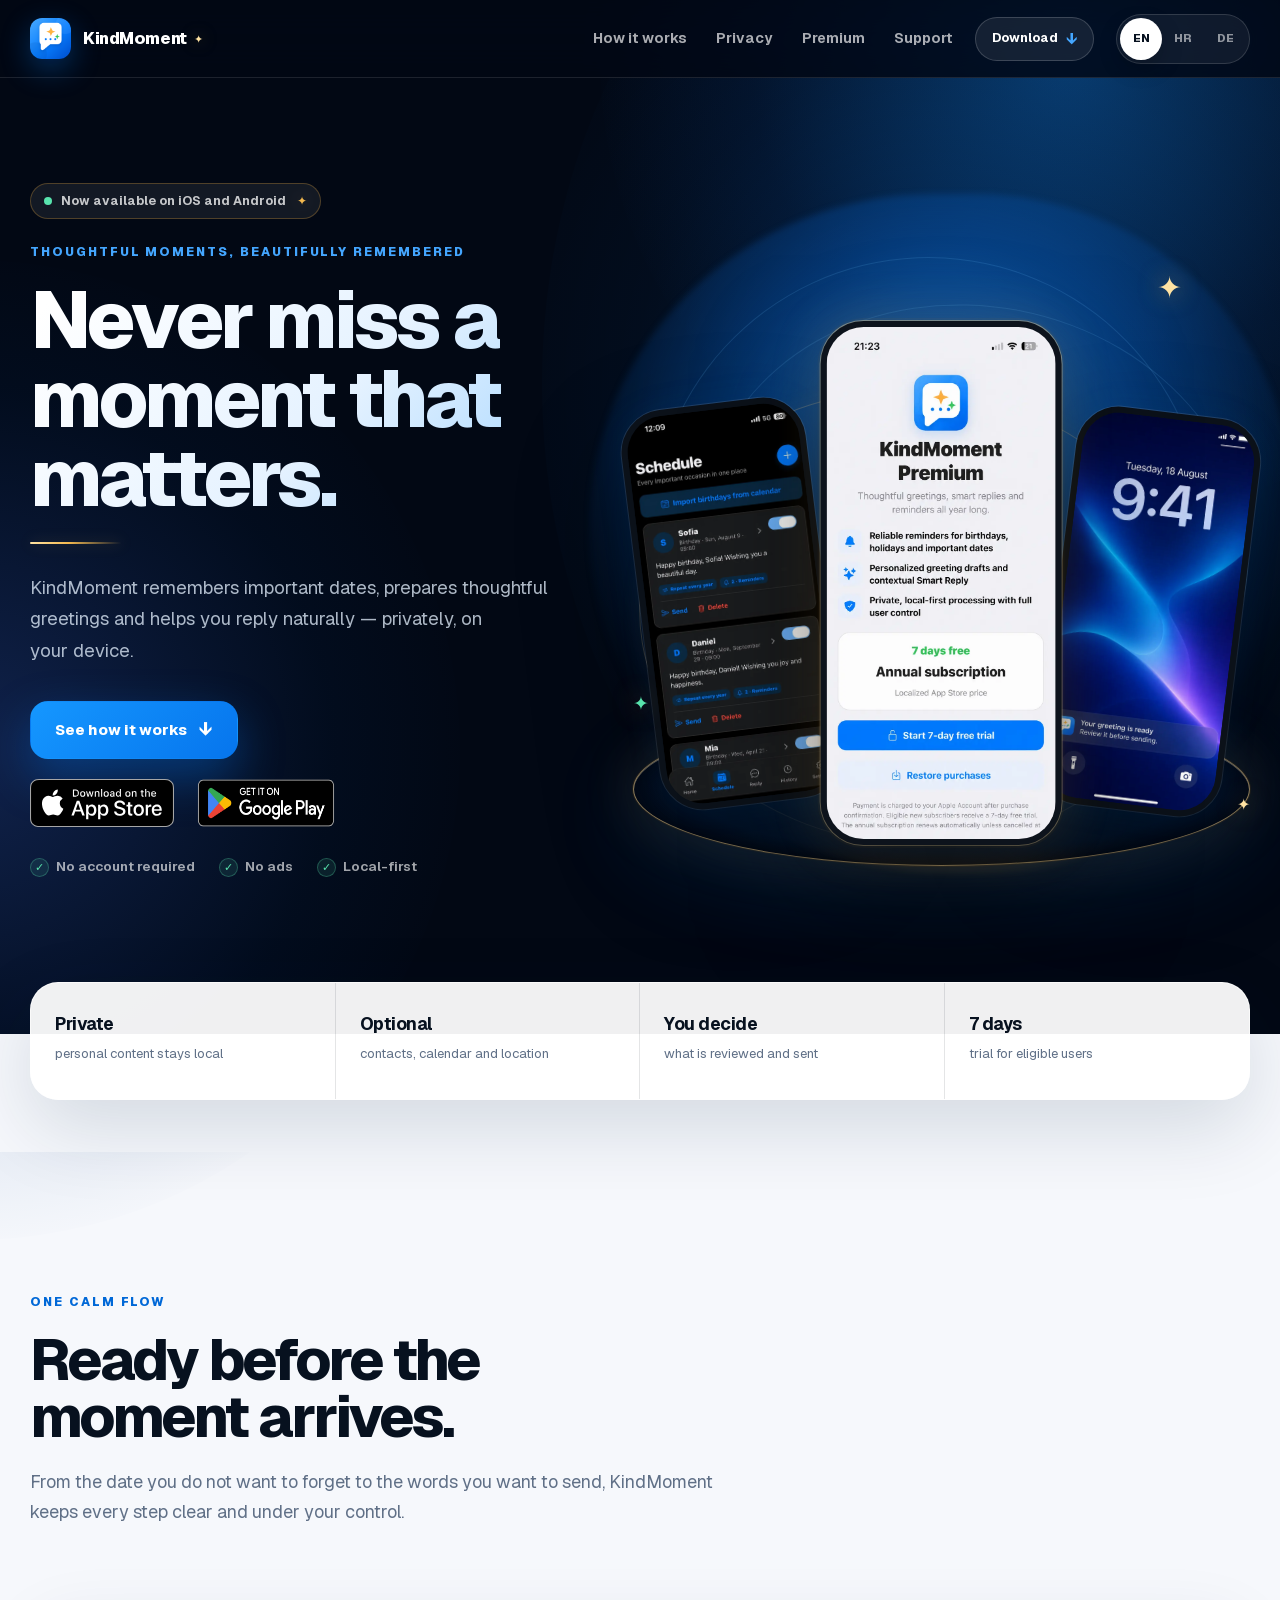
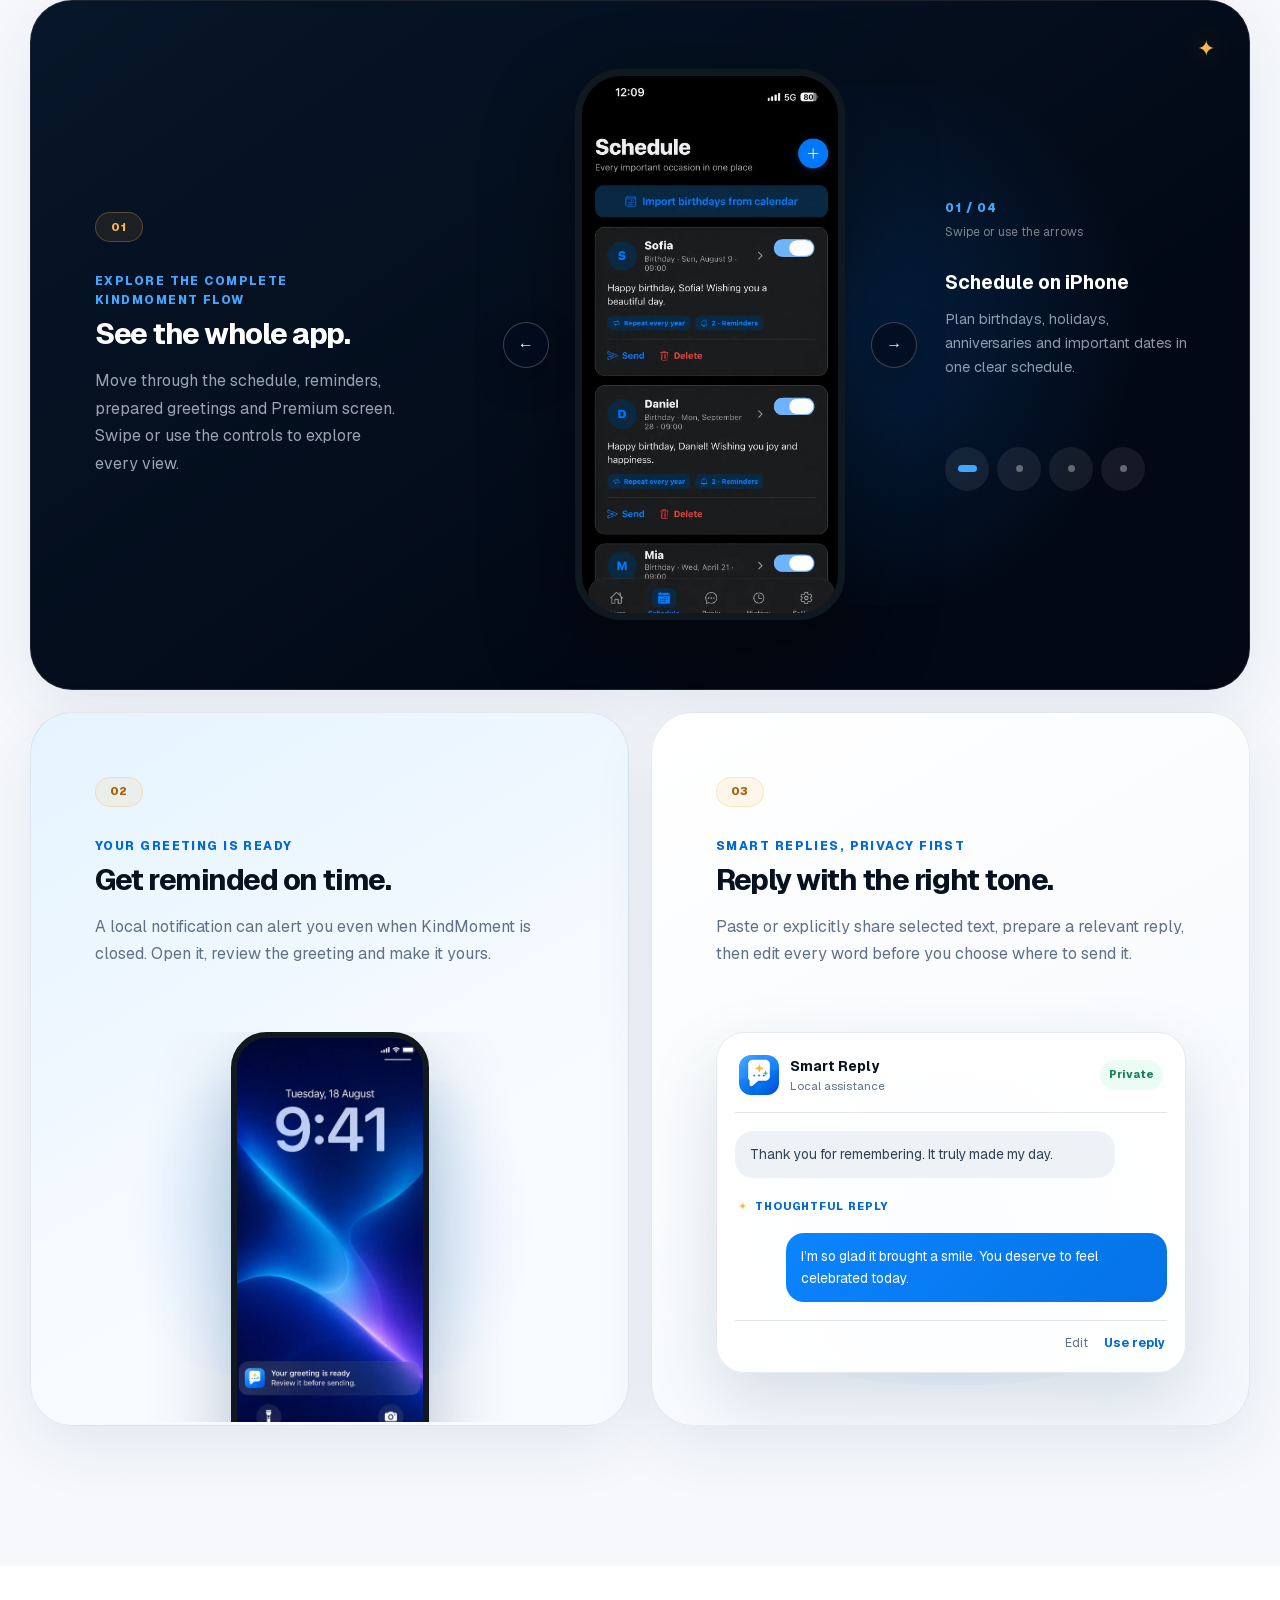
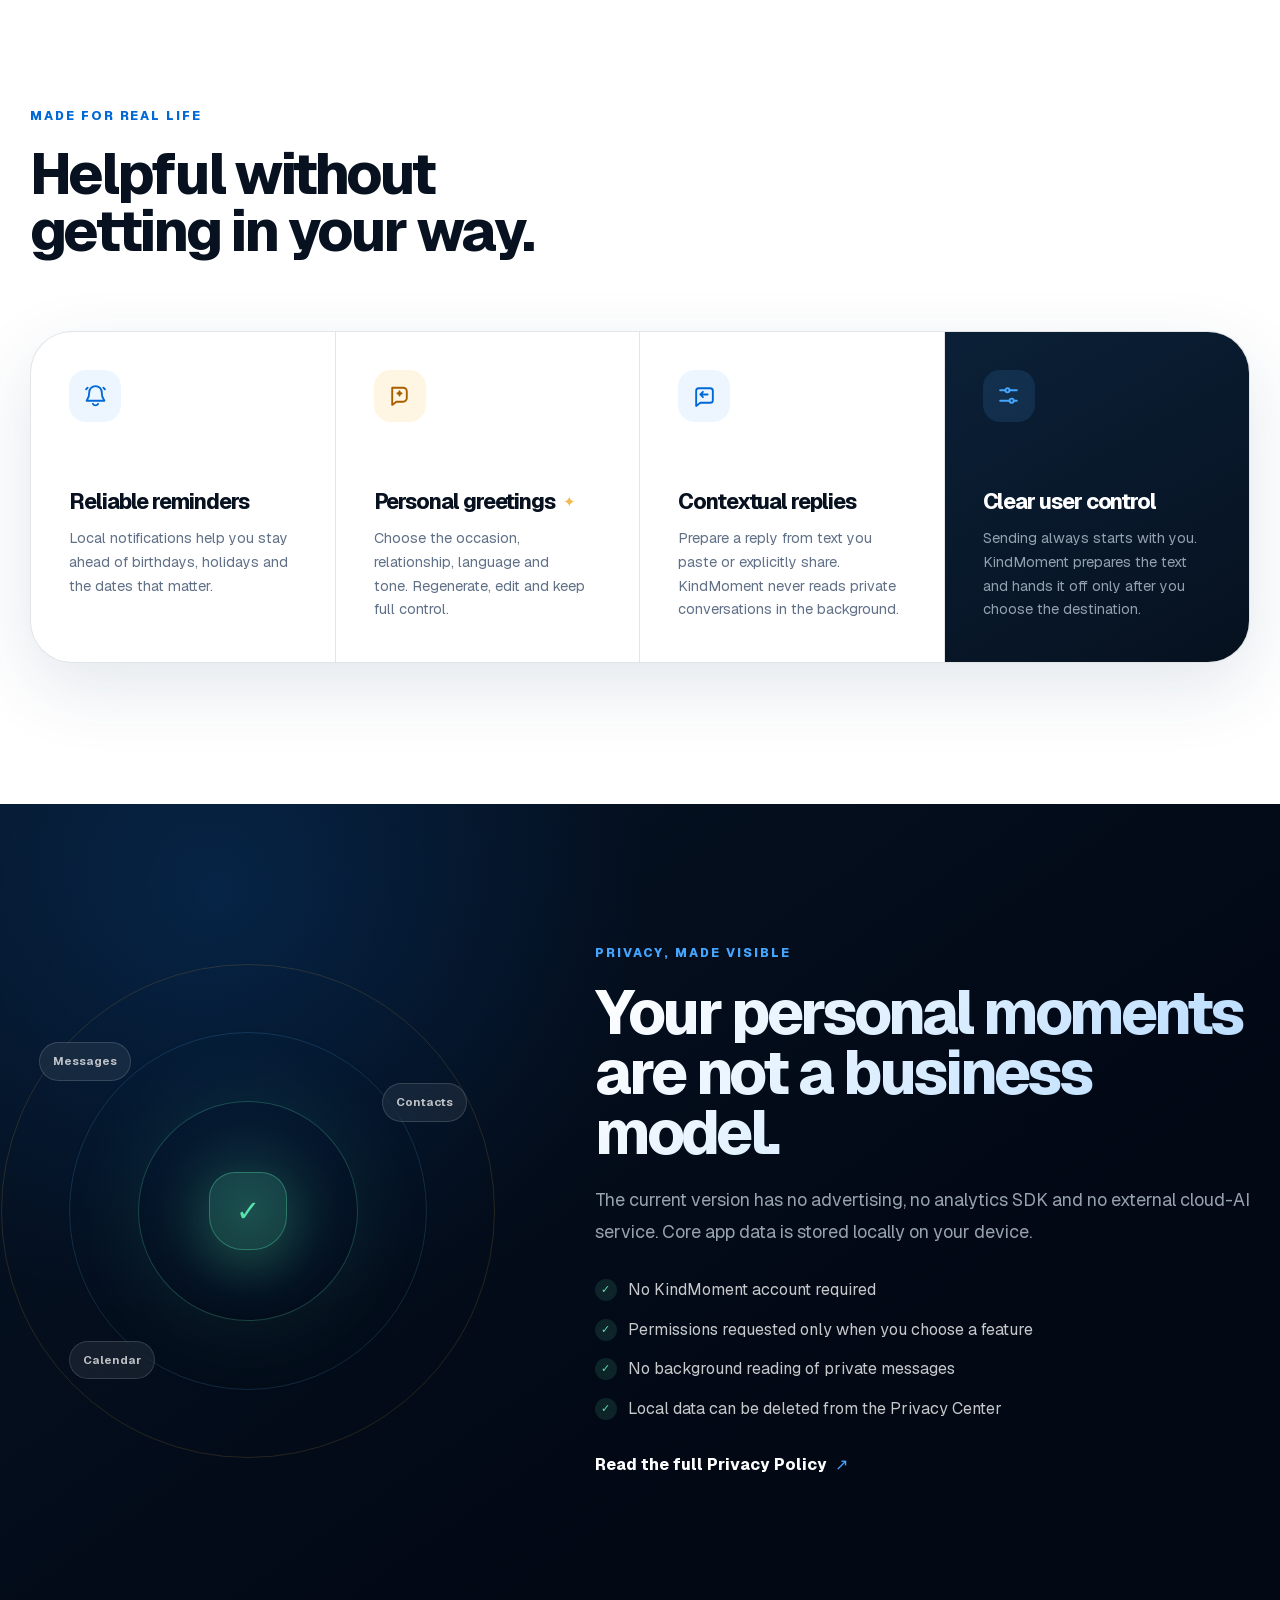
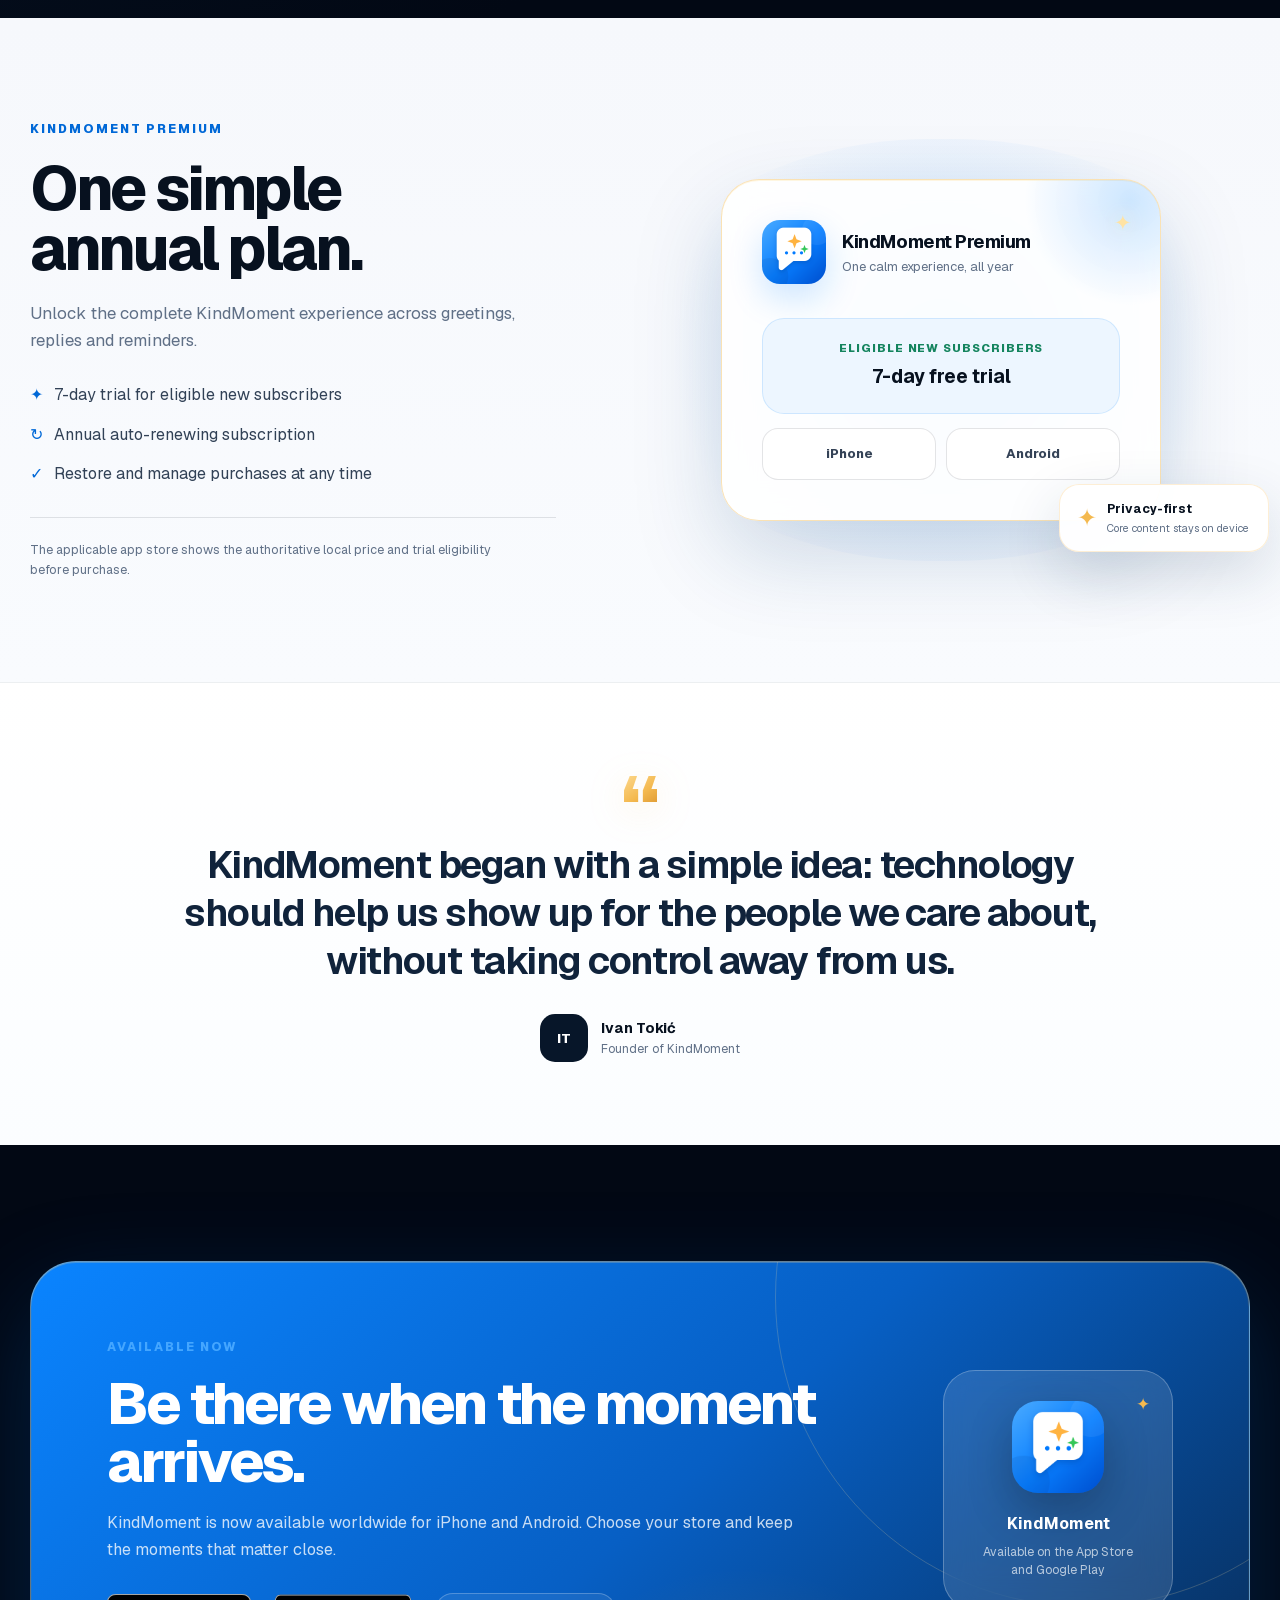
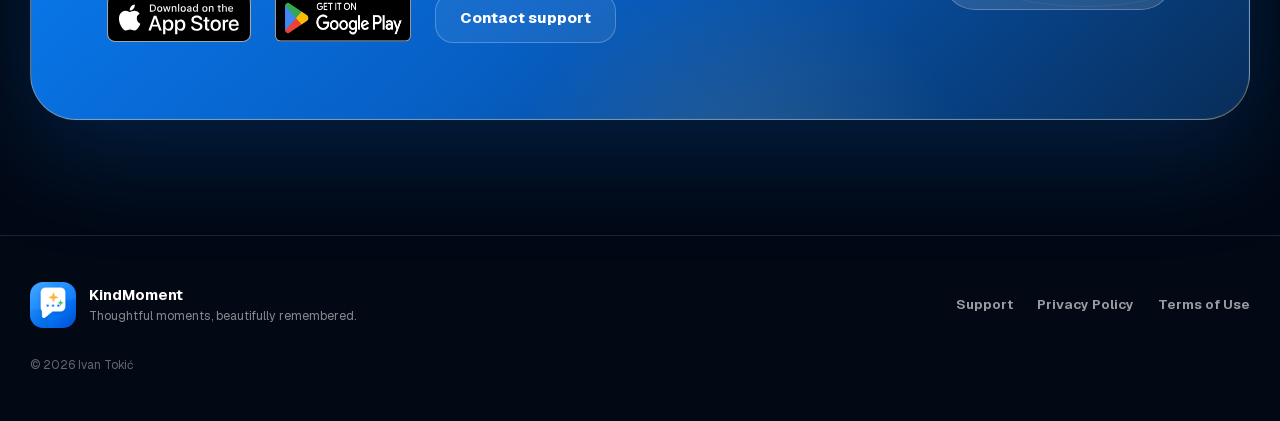
==== commit 5b0de9bc: "SEO: optimize index.html" ====
--- a/index.html
+++ b/index.html
@@ -8,27 +8,29 @@
 <link rel="preload" href="/assets/kindmoment-premium-real.webp" as="image" fetchPriority="high" media="(min-width: 561px)"/>
 <link rel="preload" href="/assets/kindmoment-schedule-real.webp" as="image"/>
 <link rel="stylesheet" href="/assets/site-v2.css?v=showcase-8"/>
-<title>KindMoment — Never miss a moment that matters</title>
-<meta name="description" content="Remember important dates, prepare thoughtful greetings and create contextual replies with privacy-first assistance on your device."/>
+<title>Birthday Reminder &amp; Personal Greeting App | KindMoment</title>
+<meta name="description" content="Remember birthdays and important dates, create personal greetings, and get thoughtful reply help on iPhone and Android—with private, on-device processing."/>
 <meta name="application-name" content="KindMoment"/>
 <meta name="creator" content="Ivan Tokić"/>
 <meta name="publisher" content="Ivan Tokić"/>
 <meta name="category" content="productivity"/>
 <meta name="robots" content="index, follow"/>
-<meta property="og:title" content="KindMoment — Never miss a moment that matters"/>
-<meta property="og:description" content="Thoughtful greetings, reliable reminders and privacy-first replies."/>
+<meta property="og:title" content="Birthday Reminder &amp; Personal Greeting App | KindMoment"/>
+<meta property="og:description" content="Remember birthdays and important dates, create personal greetings, and get thoughtful reply help on iPhone and Android—with private, on-device processing."/>
 <meta property="og:url" content="https://kindmoment.app/"/>
 <meta property="og:type" content="website"/>
 <meta property="og:site_name" content="KindMoment"/>
 <meta property="og:locale" content="en_US"/>
+<meta property="og:locale:alternate" content="hr_HR"/>
+<meta property="og:locale:alternate" content="de_DE"/>
 <meta property="og:image" content="https://kindmoment.app/assets/kindmoment-social.jpg"/>
 <meta property="og:image:width" content="1200"/>
 <meta property="og:image:height" content="630"/>
 <meta property="og:image:type" content="image/jpeg"/>
 <meta property="og:image:alt" content="KindMoment — thoughtful reminders, greetings and replies"/>
 <meta name="twitter:card" content="summary_large_image"/>
-<meta name="twitter:title" content="KindMoment — Never miss a moment that matters"/>
-<meta name="twitter:description" content="Thoughtful greetings, reliable reminders and privacy-first replies."/>
+<meta name="twitter:title" content="Birthday Reminder &amp; Personal Greeting App | KindMoment"/>
+<meta name="twitter:description" content="Remember birthdays and important dates, create personal greetings, and get thoughtful reply help on iPhone and Android—with private, on-device processing."/>
 <meta name="twitter:image" content="https://kindmoment.app/assets/kindmoment-social.jpg"/>
 <link rel="shortcut icon" href="https://kindmoment.app/assets/kindmoment-icon-32.png"/>
 <link rel="icon" href="https://kindmoment.app/assets/kindmoment-icon-32.png" sizes="32x32" type="image/png"/>
@@ -36,6 +38,7 @@
 <link rel="icon" href="https://kindmoment.app/favicon.svg" type="image/svg+xml"/>
 <link rel="apple-touch-icon" href="https://kindmoment.app/assets/kindmoment-apple-touch-icon.png" sizes="180x180" type="image/png"/>
 <link rel="manifest" href="https://kindmoment.app/manifest.webmanifest"/>
+<meta name="apple-itunes-app" content="app-id=6790472602"/>
 <link rel="canonical" href="https://kindmoment.app/"/>
 <link rel="alternate" hrefLang="en" href="https://kindmoment.app/"/>
 <link rel="alternate" hrefLang="hr" href="https://kindmoment.app/hr/"/>
@@ -45,7 +48,7 @@
 </script>
 </head>
 <body class="__variable_geist_0tvmz3h __variable_geist_mono_1diim1n antialiased">
-<script type="application/ld+json">{"@context":"https://schema.org","@type":"MobileApplication","name":"KindMoment","url":"https://kindmoment.app/","description":"Thoughtful greetings, reliable reminders and privacy-first replies.","operatingSystem":"iOS, Android","applicationCategory":"LifestyleApplication","inLanguage":["en","hr","de","fr","it","es"],"sameAs":["https://apps.apple.com/app/kindmoment/id6790472602","https://play.google.com/store/apps/details?id=com.ivantokic.kindmoment"],"author":{"@type":"Person","name":"Ivan Tokić"}}</script>
+<script type="application/ld+json">{"@context":"https://schema.org","@graph":[{"@type":"WebSite","@id":"https://kindmoment.app/#website","url":"https://kindmoment.app/","name":"KindMoment","inLanguage":["en","hr","de"]},{"@type":"MobileApplication","@id":"https://kindmoment.app/#app","name":"KindMoment","url":"https://kindmoment.app/","description":"A private birthday reminder and personal greeting app for iPhone and Android.","image":"https://kindmoment.app/assets/kindmoment-social.jpg","operatingSystem":["iOS","Android"],"applicationCategory":"LifestyleApplication","downloadUrl":["https://apps.apple.com/app/kindmoment/id6790472602","https://play.google.com/store/apps/details?id=com.ivantokic.kindmoment"],"sameAs":["https://apps.apple.com/app/kindmoment/id6790472602","https://play.google.com/store/apps/details?id=com.ivantokic.kindmoment"],"author":{"@type":"Person","name":"Ivan Tokić"}},{"@type":"WebPage","@id":"https://kindmoment.app/#webpage","url":"https://kindmoment.app/","name":"Birthday Reminder & Personal Greeting App | KindMoment","description":"Remember birthdays and important dates, create personal greetings, and get thoughtful reply help on iPhone and Android—with private, on-device processing.","inLanguage":"en","isPartOf":{"@id":"https://kindmoment.app/#website"},"mainEntity":{"@id":"https://kindmoment.app/#app"}}]}</script>
 <div class="site-shell" lang="en">
 <a class="skip-link" href="#main-content">Skip to main content</a>
 <div class="aurora aurora-one" aria-hidden="true">
